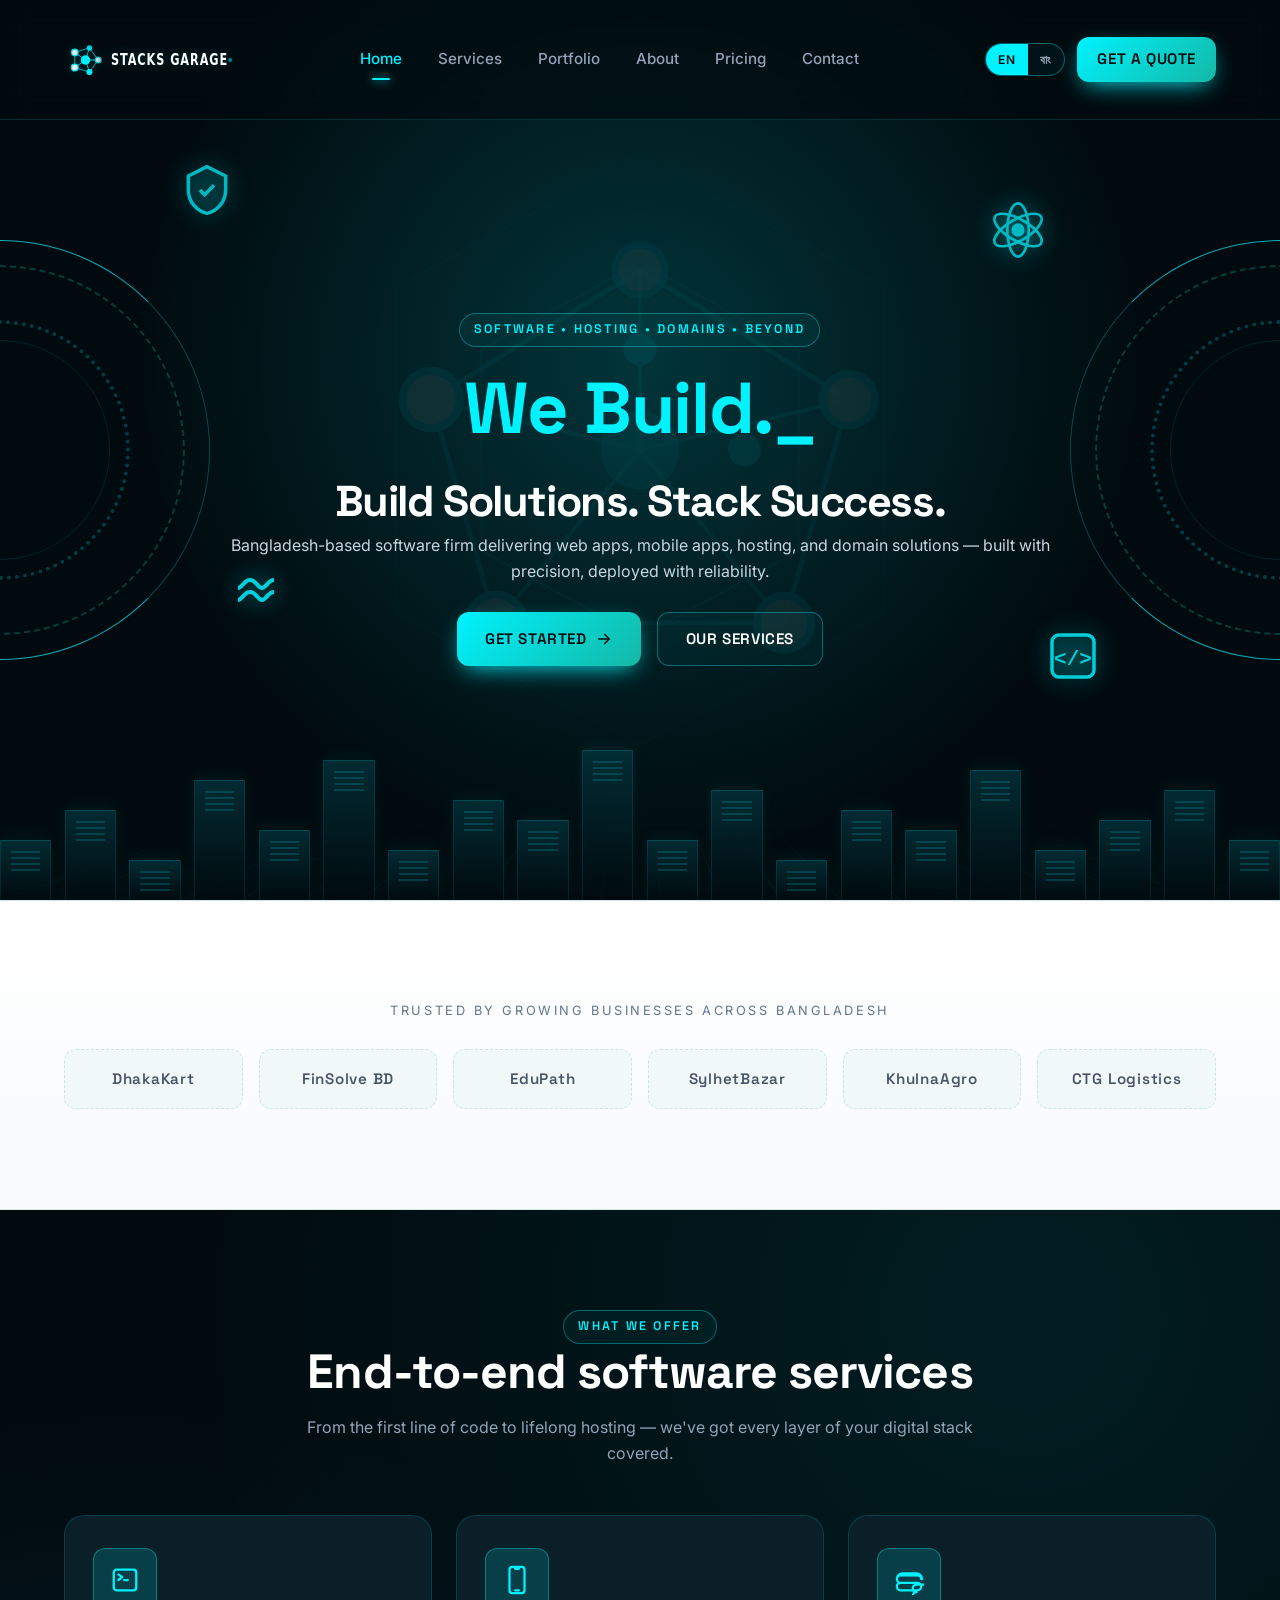
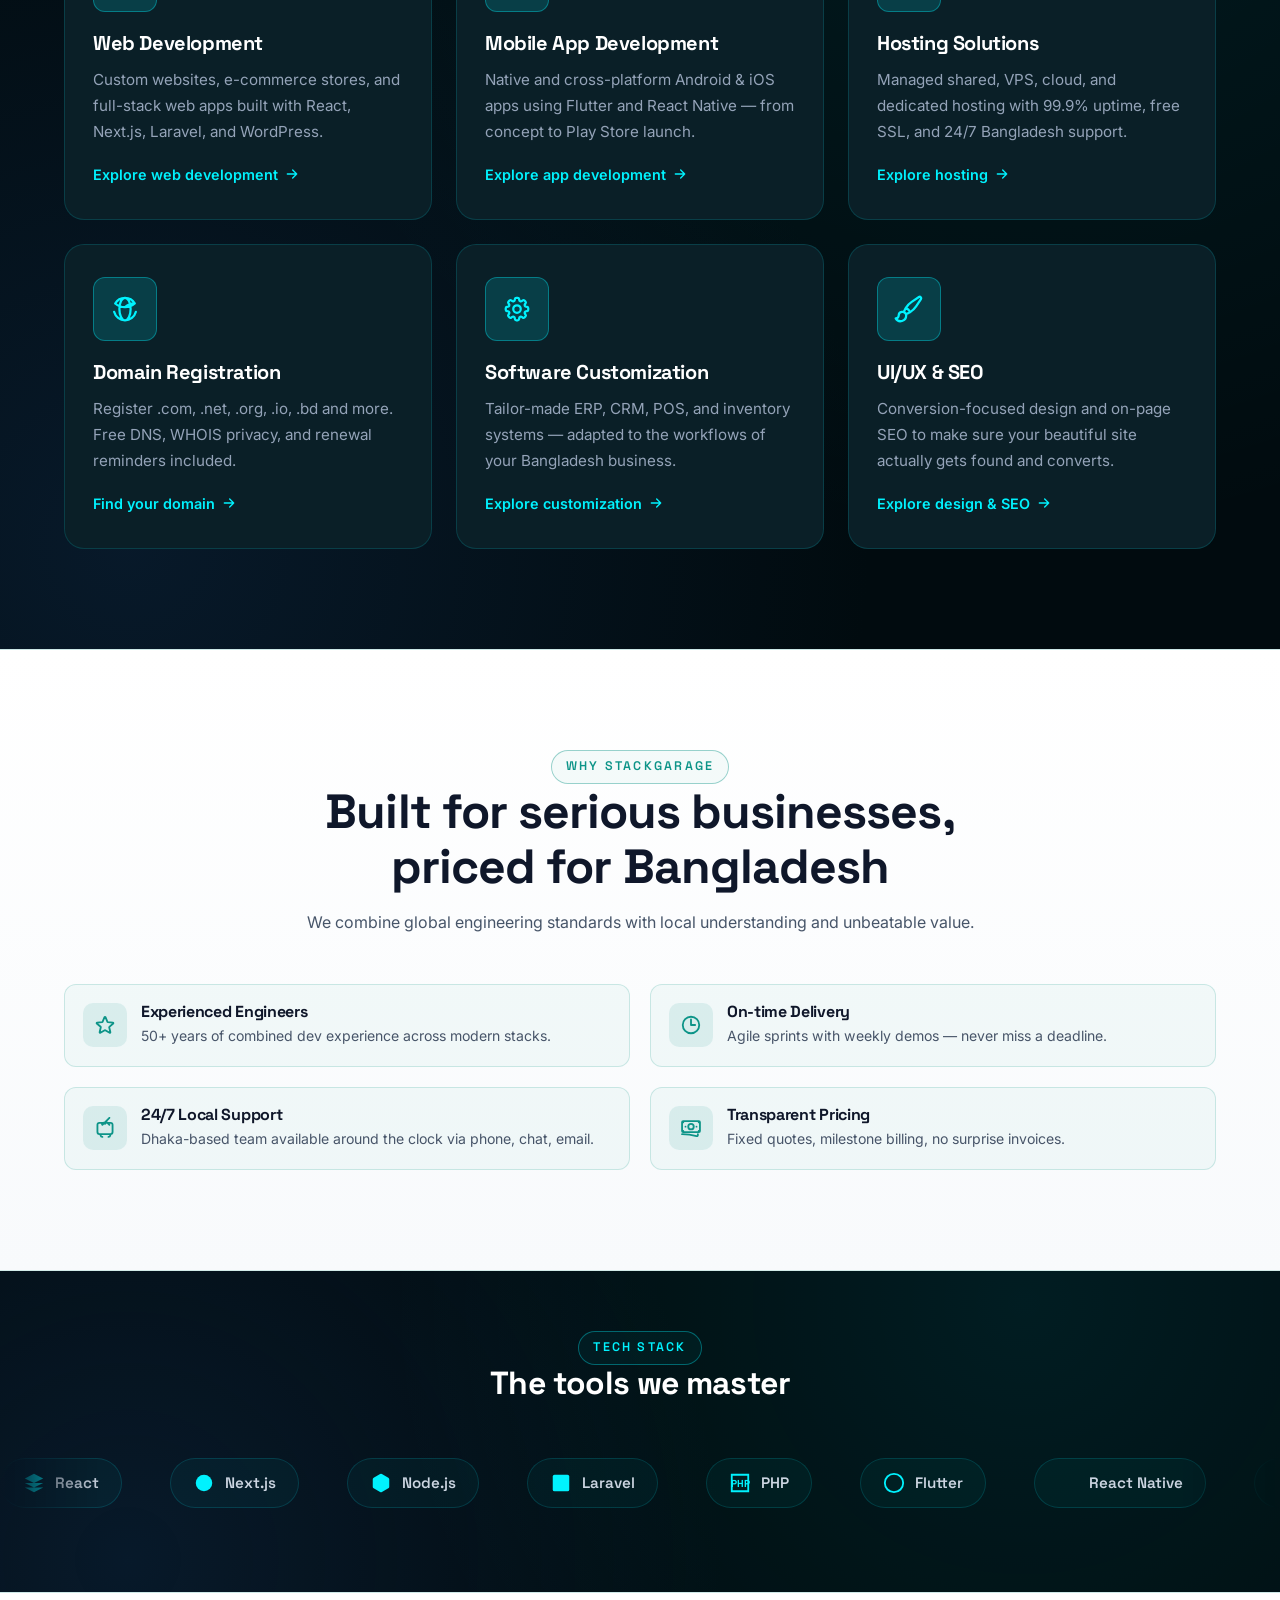
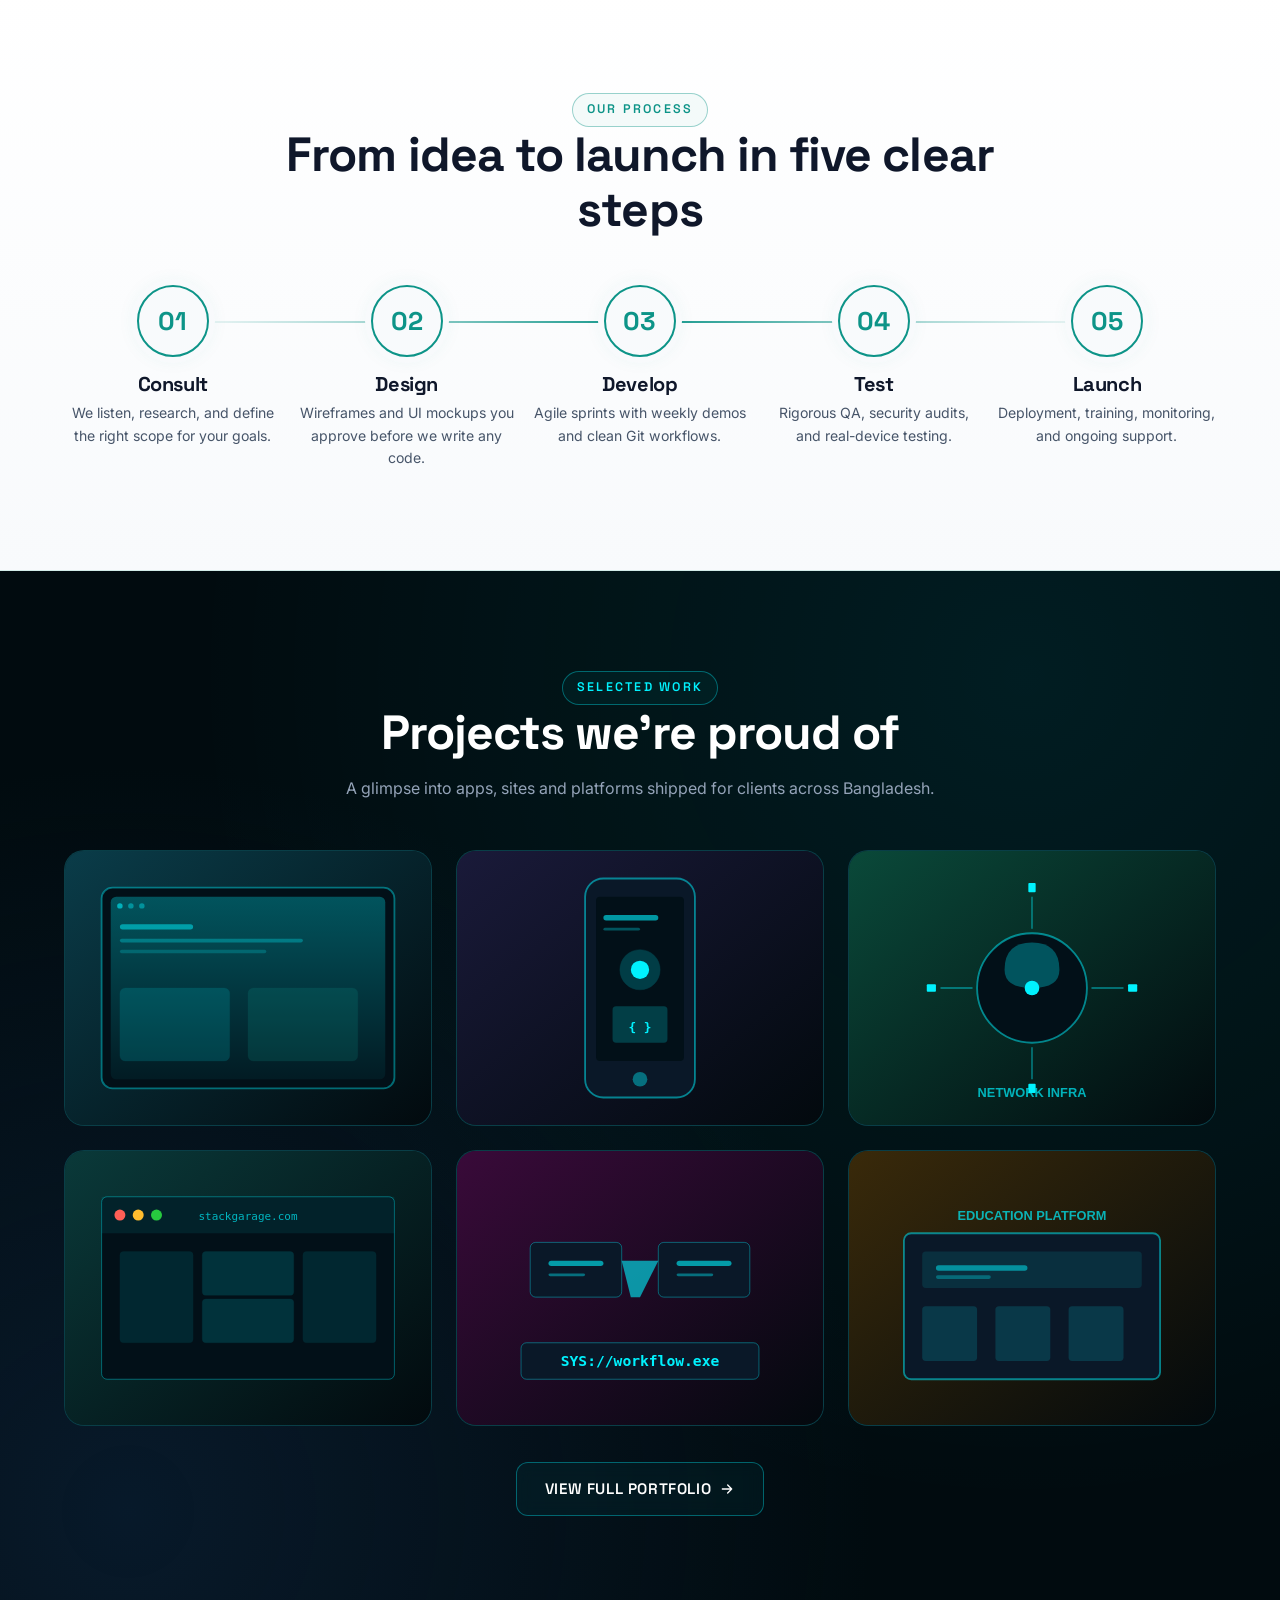
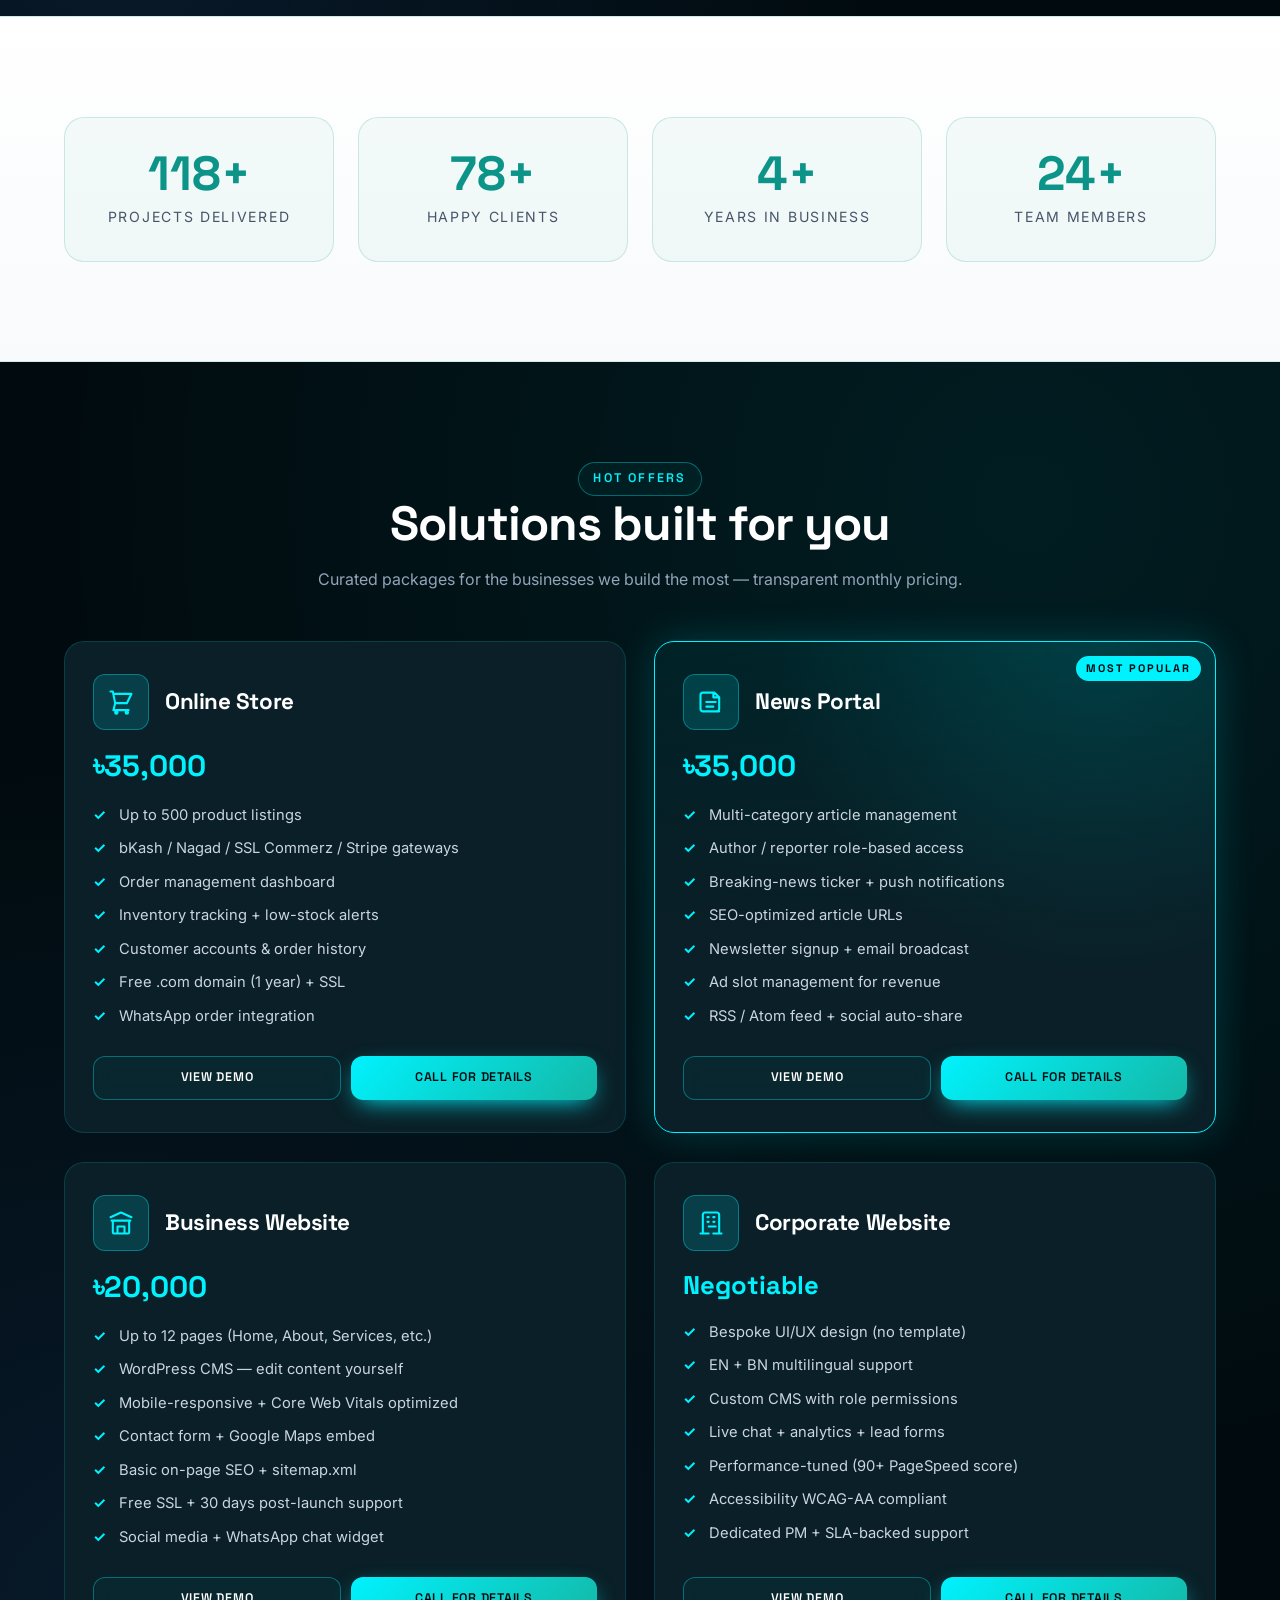
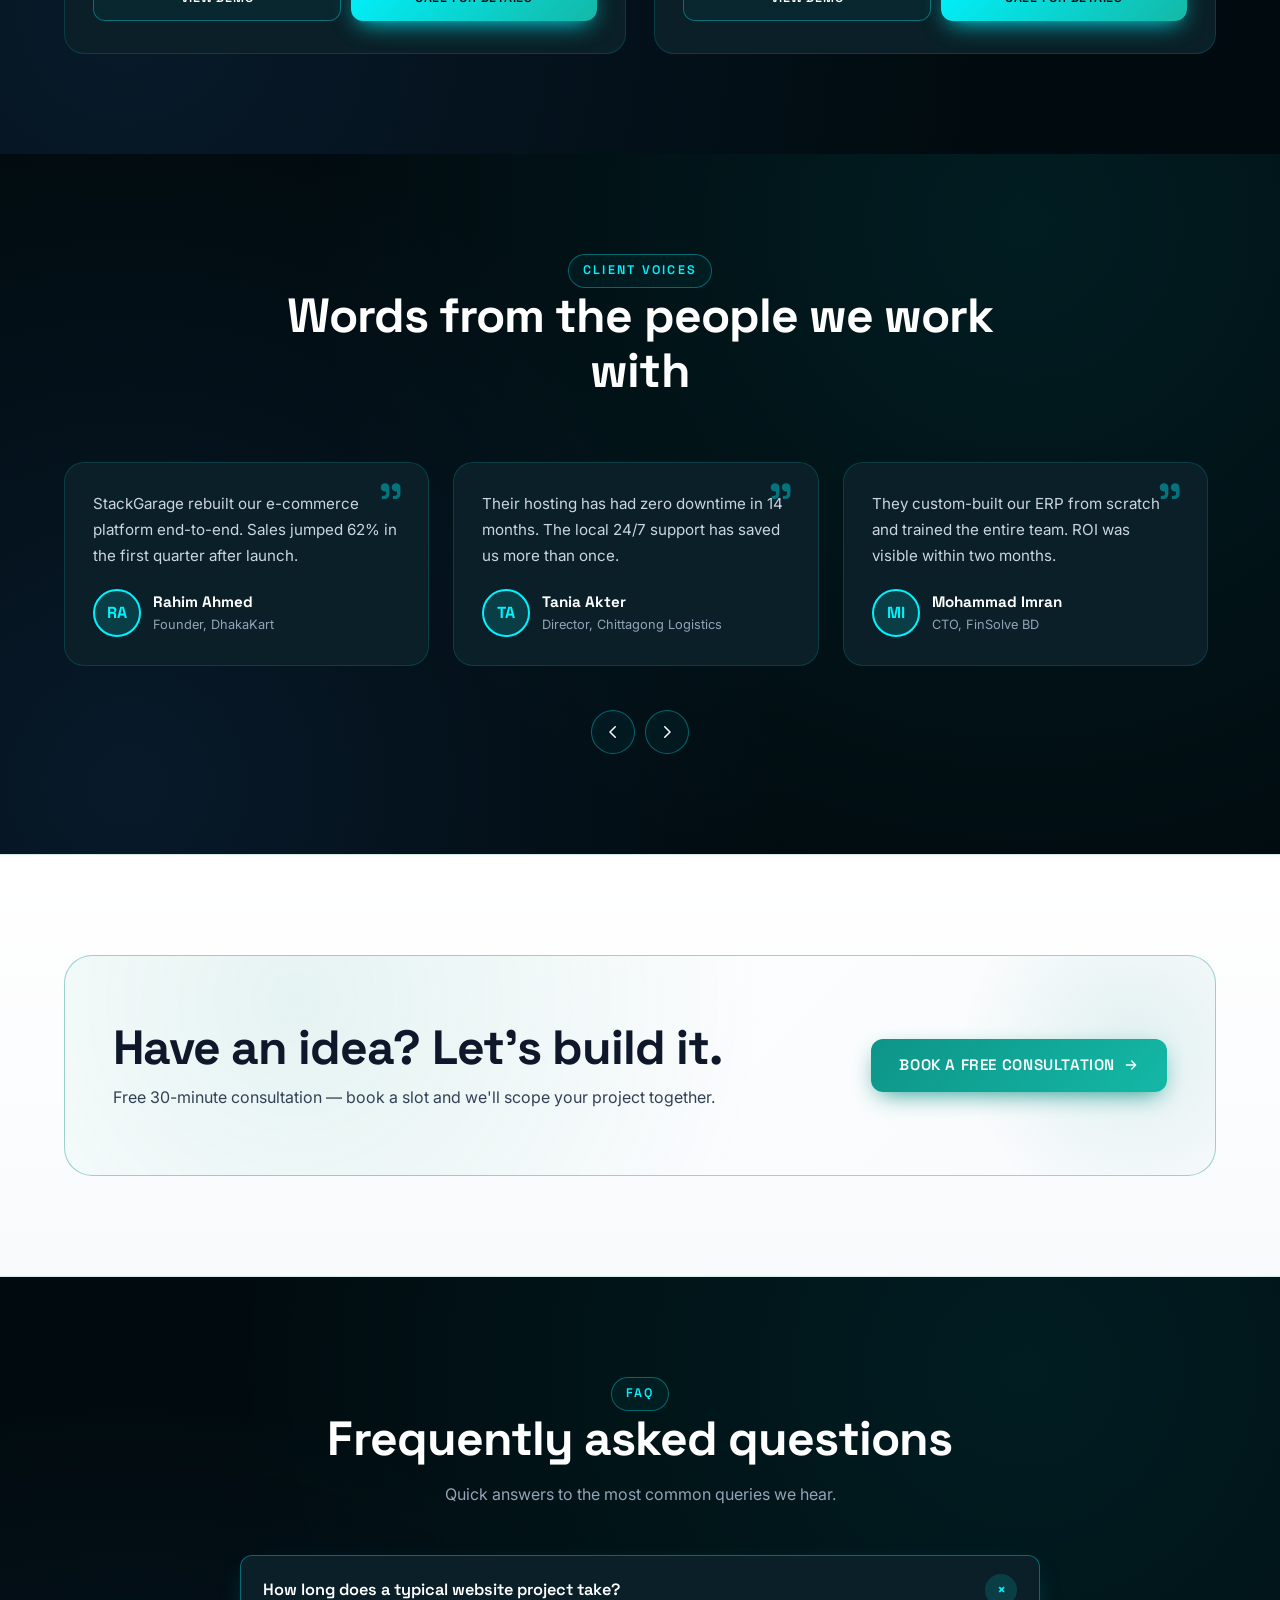
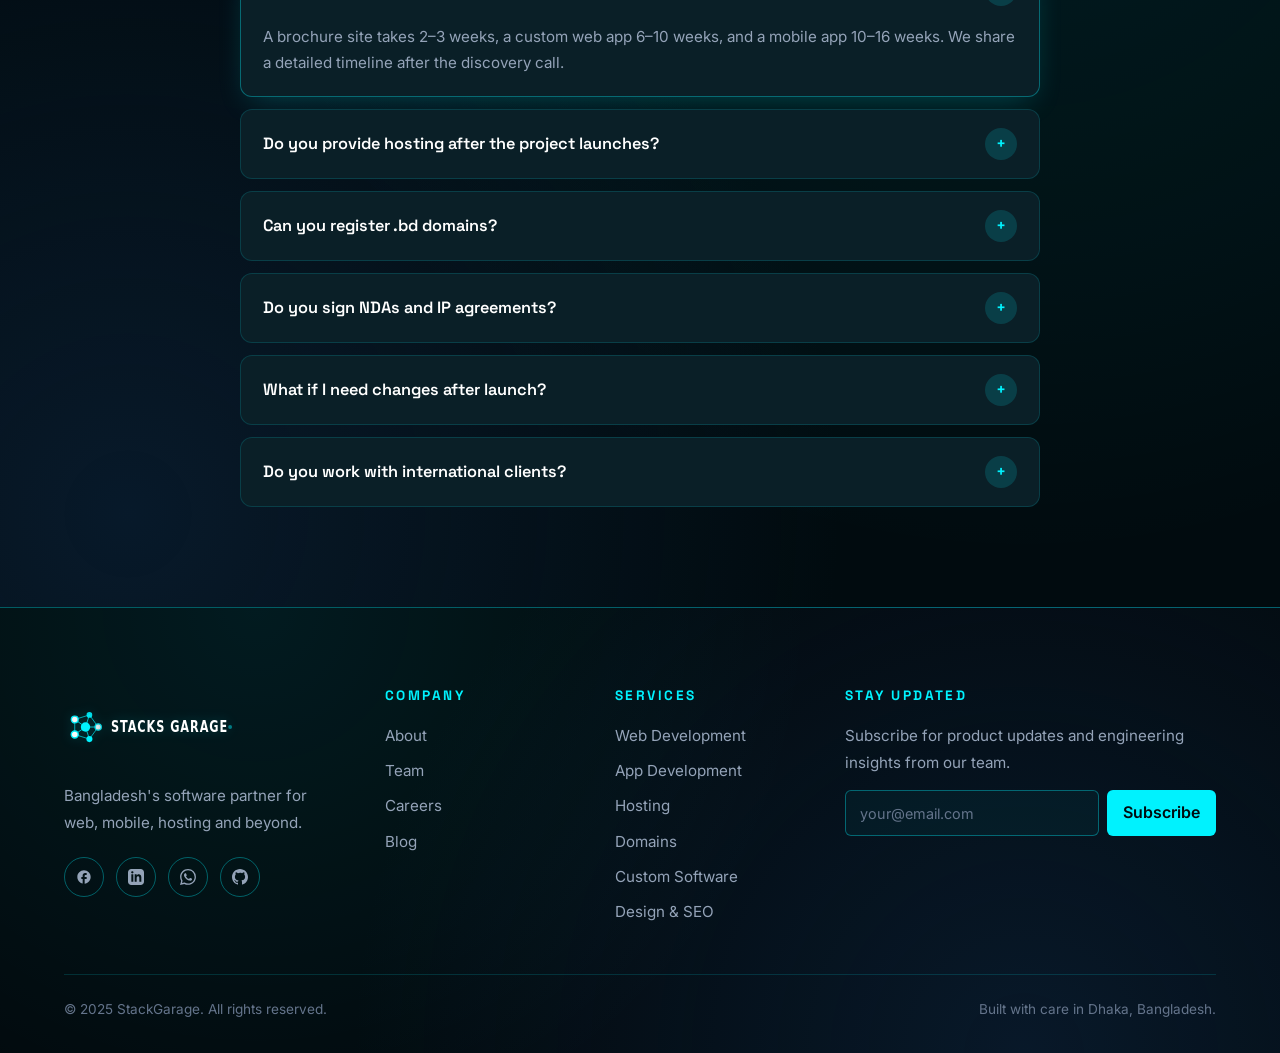
==== index.html @ 5f79dc2b "Initial commit" ====
<!DOCTYPE html>
<html lang="en">
<head>
  <meta charset="UTF-8">
  <meta name="viewport" content="width=device-width, initial-scale=1.0">
  <meta name="description" content="StackGarage — Bangladesh-based software firm delivering web, app, hosting, and domain solutions for businesses across South Asia and beyond.">
  <meta name="keywords" content="software firm Bangladesh, web development Dhaka, app development, hosting, domain, ERP, CRM, custom software">
  <meta name="author" content="StackGarage">
  <meta property="og:title" content="StackGarage — We Build. We Host. We Scale.">
  <meta property="og:description" content="End-to-end software services from Dhaka, Bangladesh.">
  <meta property="og:type" content="website">
  <title>StackGarage | Build Solutions. Stack Success.</title>
  <link rel="icon" type="image/svg+xml" href="assets/img/logos/StackGarage-mark.svg">

  <link rel="preconnect" href="https://fonts.googleapis.com">
  <link rel="preconnect" href="https://fonts.gstatic.com" crossorigin>
  <link href="https://fonts.googleapis.com/css2?family=Inter:wght@300;400;500;600;700&family=Space+Grotesk:wght@500;600;700&family=Noto+Sans+Bengali:wght@400;500;600;700&display=swap" rel="stylesheet">

  <link rel="stylesheet" href="css/base.css">
  <link rel="stylesheet" href="css/layout.css">
  <link rel="stylesheet" href="css/components.css">
  <link rel="stylesheet" href="css/animations.css">
  <link rel="stylesheet" href="css/responsive.css">
</head>
<body>

  <!-- ============== HEADER ============== -->
  <header class="site-header">
    <div class="container nav">
      <a href="index.html" class="nav__logo" aria-label="StackGarage home">
        <img data-logo="white" src="assets/img/logos/WhiteLogo.svg" alt="StackGarage" class="nav__logo-img">
        <img data-logo="black" src="assets/img/logos/blacklogo.svg" alt="StackGarage" class="nav__logo-img" style="display:none">
      </a>

      <nav class="nav__menu" aria-label="Primary">
        <a href="#hero" class="nav__link is-active" data-i18n="nav.home">Home</a>
        <a href="#services" class="nav__link" data-i18n="nav.services">Services</a>
        <a href="#portfolio" class="nav__link" data-i18n="nav.portfolio">Portfolio</a>
        <a href="about.html" class="nav__link" data-i18n="nav.about">About</a>
        <a href="pricing.html" class="nav__link" data-i18n="nav.pricing">Pricing</a>
        <a href="contact.html" class="nav__link" data-i18n="nav.contact">Contact</a>
      </nav>

      <div class="nav__actions">
        <div class="lang-toggle" role="group" aria-label="Language">
          <button type="button" data-lang="en" class="is-active">EN</button>
          <button type="button" data-lang="bn">বাং</button>
        </div>
        <a href="contact.html" class="btn btn--primary" style="padding:10px 20px" data-i18n="nav.cta_quote">Get a Quote</a>
        <button class="nav__burger" aria-label="Toggle menu"><span></span></button>
      </div>
    </div>
  </header>

  <aside class="nav-drawer" aria-label="Mobile menu">
    <a href="#hero" class="nav__link" data-i18n="nav.home">Home</a>
    <a href="#services" class="nav__link" data-i18n="nav.services">Services</a>
    <a href="#portfolio" class="nav__link" data-i18n="nav.portfolio">Portfolio</a>
    <a href="about.html" class="nav__link" data-i18n="nav.about">About</a>
    <a href="pricing.html" class="nav__link" data-i18n="nav.pricing">Pricing</a>
    <a href="contact.html" class="nav__link" data-i18n="nav.contact">Contact</a>
    <a href="contact.html" class="btn btn--primary" data-i18n="nav.cta_quote">Get a Quote</a>
  </aside>
  <div class="nav-drawer-backdrop" aria-hidden="true"></div>

  <!-- ============== HERO ============== -->
  <section id="hero" class="hero" aria-label="Hero">
    <div class="hero-spotlight" aria-hidden="true"></div>

    <!-- Faint network-mark watermark behind hero content -->
    <img class="hero__watermark" src="assets/img/logos/StackGarage-mark.svg" alt="" aria-hidden="true">

    <!-- Orbitals (left + right) -->
    <div class="hero__orbit" aria-hidden="true">
      <div class="hero__orbit-ring hero__orbit-ring--1 animate-spin-cw"></div>
      <div class="hero__orbit-ring hero__orbit-ring--2 animate-spin-ccw"></div>
      <div class="hero__orbit-ring hero__orbit-ring--3 animate-spin-cw-slow"
        style="background: conic-gradient(from 0deg, rgba(0,242,254,0.4) 0 30deg, transparent 30deg 90deg, rgba(0,242,254,0.4) 90deg 120deg, transparent 120deg 180deg, rgba(0,242,254,0.4) 180deg 210deg, transparent 210deg 270deg, rgba(0,242,254,0.4) 270deg 300deg, transparent 300deg 360deg); -webkit-mask-image: radial-gradient(transparent 90%, black 91%); mask-image: radial-gradient(transparent 90%, black 91%);"></div>
      <div class="hero__orbit-ring hero__orbit-ring--4 animate-spin-ccw-slow"></div>
      <div class="hero__orbit-ring hero__orbit-ring--5"></div>
    </div>
    <div class="hero__orbit hero__orbit--right" aria-hidden="true">
      <div class="hero__orbit-ring hero__orbit-ring--1 animate-spin-ccw"></div>
      <div class="hero__orbit-ring hero__orbit-ring--2 animate-spin-cw"></div>
      <div class="hero__orbit-ring hero__orbit-ring--3 animate-spin-ccw-slow"
        style="background: conic-gradient(from 0deg, rgba(0,242,254,0.4) 0 45deg, transparent 45deg 120deg, rgba(0,242,254,0.4) 120deg 165deg, transparent 165deg 200deg, rgba(0,242,254,0.4) 200deg 245deg, transparent 245deg 300deg, rgba(0,242,254,0.4) 300deg 345deg, transparent 345deg 360deg); -webkit-mask-image: radial-gradient(transparent 90%, black 91%); mask-image: radial-gradient(transparent 90%, black 91%);"></div>
      <div class="hero__orbit-ring hero__orbit-ring--4 animate-spin-cw-slow"></div>
      <div class="hero__orbit-ring hero__orbit-ring--5"></div>
    </div>

    <!-- Floating tech icons -->
    <div class="hero__floats" aria-hidden="true">
      <svg class="float-icon animate-float" style="top:18%;left:14%;width:56px;height:56px;color:var(--accent);opacity:.75" viewBox="0 0 24 24" fill="none" stroke="currentColor" stroke-width="1.5">
        <path d="M12 2 4 6v6c0 5 3.5 9 8 10 4.5-1 8-5 8-10V6l-8-4z" fill="rgba(0,242,254,.1)"/>
        <path d="M9 12l2 2 4-4"/>
      </svg>
      <svg class="float-icon animate-float-d" style="top:22%;right:18%;width:64px;height:64px;color:var(--accent);opacity:.75" viewBox="0 0 24 24" fill="none" stroke="currentColor" stroke-width="1">
        <ellipse cx="12" cy="12" rx="10" ry="4" transform="rotate(30 12 12)" fill="rgba(0,242,254,.05)"/>
        <ellipse cx="12" cy="12" rx="10" ry="4" transform="rotate(90 12 12)"/>
        <ellipse cx="12" cy="12" rx="10" ry="4" transform="rotate(150 12 12)"/>
        <circle cx="12" cy="12" r="2" fill="currentColor"/>
      </svg>
      <svg class="float-icon animate-float" style="bottom:32%;left:18%;width:48px;height:48px;color:var(--accent);opacity:.85" viewBox="0 0 24 24" fill="none" stroke="currentColor" stroke-width="2">
        <path d="M4 12c2 0 3-4 6-4s4 4 6 4 3-4 6-4"/>
        <path d="M4 18c2 0 3-4 6-4s4 4 6 4 3-4 6-4"/>
      </svg>
      <svg class="float-icon animate-float-d" style="bottom:24%;right:14%;width:56px;height:56px;color:var(--accent);opacity:.85" viewBox="0 0 24 24" fill="none" stroke="currentColor" stroke-width="1.5">
        <rect x="3" y="3" width="18" height="18" rx="3" fill="rgba(0,242,254,.1)"/>
        <text x="12" y="16" text-anchor="middle" font-family="monospace" font-size="9" font-weight="bold" fill="currentColor" stroke="none">&lt;/&gt;</text>
      </svg>
    </div>

    <!-- Floor + cityscape -->
    <div class="floor-grid" aria-hidden="true"></div>
    <div class="cityscape" aria-hidden="true">
      <div class="building" style="height:60px"></div>
      <div class="building" style="height:90px"></div>
      <div class="building" style="height:40px"></div>
      <div class="building" style="height:120px"></div>
      <div class="building" style="height:70px"></div>
      <div class="building" style="height:140px"></div>
      <div class="building" style="height:50px"></div>
      <div class="building" style="height:100px"></div>
      <div class="building" style="height:80px"></div>
      <div class="building" style="height:150px"></div>
      <div class="building" style="height:60px"></div>
      <div class="building" style="height:110px"></div>
      <div class="building" style="height:40px"></div>
      <div class="building" style="height:90px"></div>
      <div class="building" style="height:70px"></div>
      <div class="building" style="height:130px"></div>
      <div class="building" style="height:50px"></div>
      <div class="building" style="height:80px"></div>
      <div class="building" style="height:110px"></div>
      <div class="building" style="height:60px"></div>
    </div>

    <div class="hero__inner">
      <span class="eyebrow reveal">Software • Hosting • Domains • Beyond</span>
      <h1 class="reveal reveal--delay-1" style="margin-top:20px">
        <span id="typewriter-text" style="color:var(--accent)"></span><span class="cursor-blink" style="color:var(--accent)">_</span>
        <br>
        <span style="font-size:0.6em" data-i18n="hero.headline_suffix">Build Solutions. Stack Success.</span>
      </h1>
      <p class="reveal reveal--delay-2" data-i18n="hero.subheadline">Bangladesh-based software firm delivering web apps, mobile apps, hosting, and domain solutions — built with precision, deployed with reliability.</p>
      <div class="hero__cta-row reveal reveal--delay-3">
        <a href="contact.html" class="btn btn--primary">
          <span data-i18n="hero.cta_primary">Get Started</span>
          <svg width="18" height="18" viewBox="0 0 24 24" fill="none" stroke="currentColor" stroke-width="2"><path stroke-linecap="round" stroke-linejoin="round" d="M5 12h14m-6-6 6 6-6 6"/></svg>
        </a>
        <a href="#services" class="btn btn--ghost" data-i18n="hero.cta_secondary">Our Services</a>
      </div>
    </div>
  </section>

  <!-- ============== TRUST BAR ============== -->
  <section class="section section-light" aria-label="Trusted by">
    <div class="container">
      <p class="trust-bar__heading reveal" data-i18n="trust.heading">Trusted by growing businesses across Bangladesh</p>
      <div class="trust-bar reveal">
        <div class="trust-bar__item">DhakaKart</div>
        <div class="trust-bar__item">FinSolve BD</div>
        <div class="trust-bar__item">EduPath</div>
        <div class="trust-bar__item">SylhetBazar</div>
        <div class="trust-bar__item">KhulnaAgro</div>
        <div class="trust-bar__item">CTG Logistics</div>
      </div>
    </div>
  </section>

  <!-- ============== SERVICES ============== -->
  <section id="services" class="section section--dark" aria-label="Services">
    <div class="container">
      <div class="section-heading reveal">
        <span class="eyebrow" data-i18n="services.eyebrow">What we offer</span>
        <h2 data-i18n="services.heading">End-to-end software services</h2>
        <p data-i18n="services.subheading">From the first line of code to lifelong hosting — we've got every layer of your digital stack covered.</p>
      </div>

      <div class="grid grid-3">
        <article class="card reveal">
          <div class="card__icon">
            <svg viewBox="0 0 24 24" fill="none" stroke="currentColor" stroke-width="1.8"><path stroke-linecap="round" stroke-linejoin="round" d="M6.75 7.5l3 2.25-3 2.25m4.5 0h3m-9 8.25h13.5A2.25 2.25 0 0021 18V6a2.25 2.25 0 00-2.25-2.25H5.25A2.25 2.25 0 003 6v12a2.25 2.25 0 002.25 2.25z"/></svg>
          </div>
          <h3 class="card__title" data-i18n="services.items.web.title">Web Development</h3>
          <p class="card__text" data-i18n="services.items.web.text">Custom websites, e-commerce stores, and full-stack web apps built with React, Next.js, Laravel, and WordPress.</p>
          <a href="services.html" class="card__link">
            <span data-i18n="services.items.web.link">Explore web development</span>
            <svg viewBox="0 0 24 24" fill="none" stroke="currentColor" stroke-width="2"><path stroke-linecap="round" stroke-linejoin="round" d="M5 12h14m-6-6 6 6-6 6"/></svg>
          </a>
        </article>

        <article class="card reveal reveal--delay-1">
          <div class="card__icon">
            <svg viewBox="0 0 24 24" fill="none" stroke="currentColor" stroke-width="1.8"><path stroke-linecap="round" stroke-linejoin="round" d="M10.5 1.5H8.25A2.25 2.25 0 006 3.75v16.5a2.25 2.25 0 002.25 2.25h7.5A2.25 2.25 0 0018 20.25V3.75a2.25 2.25 0 00-2.25-2.25H13.5m-3 0V3h3V1.5m-3 0h3m-3 18.75h3"/></svg>
          </div>
          <h3 class="card__title" data-i18n="services.items.app.title">Mobile App Development</h3>
          <p class="card__text" data-i18n="services.items.app.text">Native and cross-platform Android & iOS apps using Flutter and React Native — from concept to Play Store launch.</p>
          <a href="services.html" class="card__link">
            <span data-i18n="services.items.app.link">Explore app development</span>
            <svg viewBox="0 0 24 24" fill="none" stroke="currentColor" stroke-width="2"><path stroke-linecap="round" stroke-linejoin="round" d="M5 12h14m-6-6 6 6-6 6"/></svg>
          </a>
        </article>

        <article class="card reveal reveal--delay-2">
          <div class="card__icon">
            <svg viewBox="0 0 24 24" fill="none" stroke="currentColor" stroke-width="1.8"><path stroke-linecap="round" stroke-linejoin="round" d="M5.25 14.25h13.5m-13.5 0a3 3 0 01-3-3m3 3a3 3 0 100 6h13.5a3 3 0 100-6m-16.5-3a3 3 0 013-3h13.5a3 3 0 013 3m-19.5 0a4.5 4.5 0 014.5-4.5h11.25a4.5 4.5 0 014.5 4.5m-4.5 10.5a3 3 0 01-3-3m3 3a3 3 0 100 6h7.5a3 3 0 100-6m-10.5-3a3 3 0 013-3h7.5a3 3 0 013 3"/></svg>
          </div>
          <h3 class="card__title" data-i18n="services.items.hosting.title">Hosting Solutions</h3>
          <p class="card__text" data-i18n="services.items.hosting.text">Managed shared, VPS, cloud, and dedicated hosting with 99.9% uptime, free SSL, and 24/7 Bangladesh support.</p>
          <a href="services.html" class="card__link">
            <span data-i18n="services.items.hosting.link">Explore hosting</span>
            <svg viewBox="0 0 24 24" fill="none" stroke="currentColor" stroke-width="2"><path stroke-linecap="round" stroke-linejoin="round" d="M5 12h14m-6-6 6 6-6 6"/></svg>
          </a>
        </article>

        <article class="card reveal">
          <div class="card__icon">
            <svg viewBox="0 0 24 24" fill="none" stroke="currentColor" stroke-width="1.8"><path stroke-linecap="round" stroke-linejoin="round" d="M12 21a9.004 9.004 0 008.716-6.747M12 21a9.004 9.004 0 01-8.716-6.747M12 21c2.485 0 4.5-4.03 4.5-9S14.485 3 12 3m0 18c-2.485 0-4.5-4.03-4.5-9S9.515 3 12 3m0 0a8.997 8.997 0 017.843 4.582M12 3a8.997 8.997 0 00-7.843 4.582m15.686 0A11.953 11.953 0 0112 10.5c-2.998 0-5.74-1.1-7.843-2.918m15.686 0A11.953 11.953 0 0012 10.5c-2.998 0-5.74-1.1-7.843-2.918"/></svg>
          </div>
          <h3 class="card__title" data-i18n="services.items.domain.title">Domain Registration</h3>
          <p class="card__text" data-i18n="services.items.domain.text">Register .com, .net, .org, .io, .bd and more. Free DNS, WHOIS privacy, and renewal reminders included.</p>
          <a href="services.html" class="card__link">
            <span data-i18n="services.items.domain.link">Find your domain</span>
            <svg viewBox="0 0 24 24" fill="none" stroke="currentColor" stroke-width="2"><path stroke-linecap="round" stroke-linejoin="round" d="M5 12h14m-6-6 6 6-6 6"/></svg>
          </a>
        </article>

        <article class="card reveal reveal--delay-1">
          <div class="card__icon">
            <svg viewBox="0 0 24 24" fill="none" stroke="currentColor" stroke-width="1.8"><path stroke-linecap="round" stroke-linejoin="round" d="M10.343 3.94c.09-.542.56-.94 1.11-.94h1.093c.55 0 1.02.398 1.11.94l.149.894c.07.424.384.764.78.93.398.164.855.142 1.205-.108l.737-.527a1.125 1.125 0 011.45.12l.773.774c.39.389.44 1.002.12 1.45l-.527.737c-.25.35-.272.806-.107 1.204.165.397.505.71.93.78l.893.15c.543.09.94.56.94 1.109v1.094c0 .55-.397 1.02-.94 1.11l-.894.149c-.424.07-.764.383-.929.78-.165.398-.143.854.107 1.204l.527.738c.32.447.269 1.06-.12 1.45l-.774.773a1.125 1.125 0 01-1.449.12l-.738-.527c-.35-.25-.806-.272-1.203-.107-.397.165-.71.505-.781.929l-.149.894c-.09.542-.56.94-1.11.94h-1.094c-.55 0-1.019-.398-1.11-.94l-.148-.894c-.071-.424-.384-.764-.781-.93-.398-.164-.854-.142-1.205.108l-.737.527c-.448.32-1.06.269-1.45-.12l-.773-.774a1.125 1.125 0 01-.12-1.45l.527-.737c.25-.35.273-.806.108-1.204-.165-.397-.506-.71-.93-.78l-.894-.15c-.542-.09-.94-.56-.94-1.109v-1.094c0-.55.398-1.02.94-1.11l.894-.149c.424-.07.765-.383.93-.78.165-.398.143-.854-.108-1.204l-.526-.738a1.125 1.125 0 01.12-1.45l.773-.773a1.125 1.125 0 011.45-.12l.737.527c.35.25.807.272 1.204.107.397-.165.71-.505.78-.929l.15-.894z"/><path stroke-linecap="round" stroke-linejoin="round" d="M15 12a3 3 0 11-6 0 3 3 0 016 0z"/></svg>
          </div>
          <h3 class="card__title" data-i18n="services.items.custom.title">Software Customization</h3>
          <p class="card__text" data-i18n="services.items.custom.text">Tailor-made ERP, CRM, POS, and inventory systems — adapted to the workflows of your Bangladesh business.</p>
          <a href="services.html" class="card__link">
            <span data-i18n="services.items.custom.link">Explore customization</span>
            <svg viewBox="0 0 24 24" fill="none" stroke="currentColor" stroke-width="2"><path stroke-linecap="round" stroke-linejoin="round" d="M5 12h14m-6-6 6 6-6 6"/></svg>
          </a>
        </article>

        <article class="card reveal reveal--delay-2">
          <div class="card__icon">
            <svg viewBox="0 0 24 24" fill="none" stroke="currentColor" stroke-width="1.8"><path stroke-linecap="round" stroke-linejoin="round" d="M9.53 16.122a3 3 0 00-5.78 1.128 2.25 2.25 0 01-2.4 2.245 4.5 4.5 0 008.4-2.245c0-.399-.078-.78-.22-1.128zm0 0a15.998 15.998 0 003.388-1.62m-5.043-.025a15.994 15.994 0 011.622-3.395m3.42 3.42a15.995 15.995 0 004.764-4.648l3.876-5.814a1.151 1.151 0 00-1.597-1.597L14.146 6.32a15.996 15.996 0 00-4.649 4.763m3.42 3.42a6.776 6.776 0 00-3.42-3.42"/></svg>
          </div>
          <h3 class="card__title" data-i18n="services.items.design.title">UI/UX & SEO</h3>
          <p class="card__text" data-i18n="services.items.design.text">Conversion-focused design and on-page SEO to make sure your beautiful site actually gets found and converts.</p>
          <a href="services.html" class="card__link">
            <span data-i18n="services.items.design.link">Explore design & SEO</span>
            <svg viewBox="0 0 24 24" fill="none" stroke="currentColor" stroke-width="2"><path stroke-linecap="round" stroke-linejoin="round" d="M5 12h14m-6-6 6 6-6 6"/></svg>
          </a>
        </article>
      </div>
    </div>
  </section>

  <!-- ============== WHY CHOOSE US ============== -->
  <section class="section section-light" aria-label="Why choose us">
    <div class="container">
      <div class="section-heading reveal">
        <span class="eyebrow" data-i18n="why.eyebrow">Why StackGarage</span>
        <h2 data-i18n="why.heading">Built for serious businesses, priced for Bangladesh</h2>
        <p data-i18n="why.subheading">We combine global engineering standards with local understanding and unbeatable value.</p>
      </div>

      <div class="feature-list">
        <div class="feature-item reveal">
          <div class="feature-item__icon">
            <svg viewBox="0 0 24 24" fill="none" stroke="currentColor" stroke-width="2"><path stroke-linecap="round" stroke-linejoin="round" d="M11.48 3.499a.562.562 0 011.04 0l2.125 5.111a.563.563 0 00.475.345l5.518.442c.499.04.701.663.321.988l-4.204 3.602a.563.563 0 00-.182.557l1.285 5.385a.562.562 0 01-.84.61l-4.725-2.885a.563.563 0 00-.586 0L6.982 20.54a.562.562 0 01-.84-.61l1.285-5.386a.562.562 0 00-.182-.557l-4.204-3.602a.563.563 0 01.321-.988l5.518-.442a.563.563 0 00.475-.345L11.48 3.5z"/></svg>
          </div>
          <div>
            <h4 class="feature-item__title" data-i18n="why.features.experience.title">Experienced Engineers</h4>
            <p class="feature-item__text" data-i18n="why.features.experience.text">50+ years of combined dev experience across modern stacks.</p>
          </div>
        </div>
        <div class="feature-item reveal reveal--delay-1">
          <div class="feature-item__icon">
            <svg viewBox="0 0 24 24" fill="none" stroke="currentColor" stroke-width="2"><path stroke-linecap="round" stroke-linejoin="round" d="M12 6v6h4.5m4.5 0a9 9 0 11-18 0 9 9 0 0118 0z"/></svg>
          </div>
          <div>
            <h4 class="feature-item__title" data-i18n="why.features.delivery.title">On-time Delivery</h4>
            <p class="feature-item__text" data-i18n="why.features.delivery.text">Agile sprints with weekly demos — never miss a deadline.</p>
          </div>
        </div>
        <div class="feature-item reveal reveal--delay-2">
          <div class="feature-item__icon">
            <svg viewBox="0 0 24 24" fill="none" stroke="currentColor" stroke-width="2"><path stroke-linecap="round" stroke-linejoin="round" d="M20.25 8.511c0-1.195-.969-2.163-2.164-2.163H5.914c-1.195 0-2.164.968-2.164 2.163v7.978c0 1.195.969 2.163 2.164 2.163h12.172c1.195 0 2.164-.968 2.164-2.163V8.511zM9.158 21.75a1.97 1.97 0 01-1.951-1.557M15.793 21.75a1.97 1.97 0 001.951-1.557M9.158 8.489l-.444-.834 1.21-1.21a.75.75 0 011.06 0l1.06 1.06m-2.886 1.005l3.829-3.83m0 0l3.83-3.83m-3.83 3.83l3.83 3.83"/></svg>
          </div>
          <div>
            <h4 class="feature-item__title" data-i18n="why.features.support.title">24/7 Local Support</h4>
            <p class="feature-item__text" data-i18n="why.features.support.text">Dhaka-based team available around the clock via phone, chat, email.</p>
          </div>
        </div>
        <div class="feature-item reveal reveal--delay-3">
          <div class="feature-item__icon">
            <svg viewBox="0 0 24 24" fill="none" stroke="currentColor" stroke-width="2"><path stroke-linecap="round" stroke-linejoin="round" d="M2.25 18.75a60.07 60.07 0 0115.797 2.101c.727.198 1.453-.342 1.453-1.096V18.75M3.75 4.5v.75A.75.75 0 013 6h-.75m0 0v-.375c0-.621.504-1.125 1.125-1.125H20.25M2.25 6v9m18-10.5v.75c0 .414.336.75.75.75h.75m-1.5-1.5h.375c.621 0 1.125.504 1.125 1.125v9.75c0 .621-.504 1.125-1.125 1.125h-.375m1.5-1.5H21a.75.75 0 00-.75.75v.75m0 0H3.75m0 0h-.375a1.125 1.125 0 01-1.125-1.125V15m1.5 1.5v-.75A.75.75 0 003 15h-.75M15 10.5a3 3 0 11-6 0 3 3 0 016 0zm3 0h.008v.008H18V10.5zm-12 0h.008v.008H6V10.5z"/></svg>
          </div>
          <div>
            <h4 class="feature-item__title" data-i18n="why.features.pricing.title">Transparent Pricing</h4>
            <p class="feature-item__text" data-i18n="why.features.pricing.text">Fixed quotes, milestone billing, no surprise invoices.</p>
          </div>
        </div>
      </div>
    </div>
  </section>

  <!-- ============== TECH STACK ============== -->
  <section class="section section--dark" aria-label="Tech stack" style="padding:60px 0">
    <div class="container">
      <div class="section-heading reveal" style="margin-bottom:2rem">
        <span class="eyebrow" data-i18n="stack.eyebrow">Tech stack</span>
        <h2 data-i18n="stack.heading" style="font-size:2rem">The tools we master</h2>
      </div>
    </div>
    <div class="marquee">
      <div class="marquee__track">
        <div class="marquee__item"><svg viewBox="0 0 24 24" fill="currentColor"><path d="M12 2L2 7l10 5 10-5-10-5zM2 17l10 5 10-5M2 12l10 5 10-5"/></svg> React</div>
        <div class="marquee__item"><svg viewBox="0 0 24 24" fill="currentColor"><circle cx="12" cy="12" r="9"/></svg> Next.js</div>
        <div class="marquee__item"><svg viewBox="0 0 24 24" fill="currentColor"><path d="M21 16V8a2 2 0 00-1-1.73l-7-4a2 2 0 00-2 0l-7 4A2 2 0 003 8v8a2 2 0 001 1.73l7 4a2 2 0 002 0l7-4A2 2 0 0021 16z"/></svg> Node.js</div>
        <div class="marquee__item"><svg viewBox="0 0 24 24" fill="currentColor"><rect x="3" y="3" width="18" height="18" rx="2"/></svg> Laravel</div>
        <div class="marquee__item"><svg viewBox="0 0 24 24" fill="currentColor"><path d="M3 3h18v18H3z" fill="none" stroke="currentColor" stroke-width="2"/><text x="12" y="16" text-anchor="middle" font-size="11" font-weight="bold">PHP</text></svg> PHP</div>
        <div class="marquee__item"><svg viewBox="0 0 24 24" fill="currentColor"><circle cx="12" cy="12" r="10" fill="none" stroke="currentColor" stroke-width="2"/></svg> Flutter</div>
        <div class="marquee__item"><svg viewBox="0 0 24 24" fill="currentColor"><path d="M12 2v20M2 12h20"/></svg> React Native</div>
        <div class="marquee__item"><svg viewBox="0 0 24 24" fill="currentColor"><path d="M21 7l-9-5-9 5v10l9 5 9-5V7z"/></svg> AWS</div>
        <div class="marquee__item"><svg viewBox="0 0 24 24" fill="currentColor"><circle cx="12" cy="12" r="8" fill="none" stroke="currentColor" stroke-width="2"/></svg> MongoDB</div>
        <div class="marquee__item"><svg viewBox="0 0 24 24" fill="currentColor"><ellipse cx="12" cy="6" rx="9" ry="3" fill="none" stroke="currentColor" stroke-width="2"/><path d="M3 6v6c0 1.66 4.03 3 9 3s9-1.34 9-3V6M3 12v6c0 1.66 4.03 3 9 3s9-1.34 9-3v-6" fill="none" stroke="currentColor" stroke-width="2"/></svg> MySQL</div>
        <div class="marquee__item"><svg viewBox="0 0 24 24" fill="currentColor"><rect x="3" y="6" width="18" height="12" rx="2" fill="none" stroke="currentColor" stroke-width="2"/></svg> cPanel</div>
        <div class="marquee__item"><svg viewBox="0 0 24 24" fill="currentColor"><path d="M12 2L2 7l10 5 10-5-10-5z"/></svg> WordPress</div>
        <!-- duplicate for seamless scroll -->
        <div class="marquee__item"><svg viewBox="0 0 24 24" fill="currentColor"><path d="M12 2L2 7l10 5 10-5-10-5zM2 17l10 5 10-5M2 12l10 5 10-5"/></svg> React</div>
        <div class="marquee__item"><svg viewBox="0 0 24 24" fill="currentColor"><circle cx="12" cy="12" r="9"/></svg> Next.js</div>
        <div class="marquee__item"><svg viewBox="0 0 24 24" fill="currentColor"><path d="M21 16V8a2 2 0 00-1-1.73l-7-4a2 2 0 00-2 0l-7 4A2 2 0 003 8v8a2 2 0 001 1.73l7 4a2 2 0 002 0l7-4A2 2 0 0021 16z"/></svg> Node.js</div>
        <div class="marquee__item"><svg viewBox="0 0 24 24" fill="currentColor"><rect x="3" y="3" width="18" height="18" rx="2"/></svg> Laravel</div>
        <div class="marquee__item"><svg viewBox="0 0 24 24" fill="currentColor"><path d="M3 3h18v18H3z" fill="none" stroke="currentColor" stroke-width="2"/></svg> PHP</div>
        <div class="marquee__item"><svg viewBox="0 0 24 24" fill="currentColor"><circle cx="12" cy="12" r="10" fill="none" stroke="currentColor" stroke-width="2"/></svg> Flutter</div>
        <div class="marquee__item"><svg viewBox="0 0 24 24" fill="currentColor"><path d="M12 2v20M2 12h20"/></svg> React Native</div>
        <div class="marquee__item"><svg viewBox="0 0 24 24" fill="currentColor"><path d="M21 7l-9-5-9 5v10l9 5 9-5V7z"/></svg> AWS</div>
        <div class="marquee__item"><svg viewBox="0 0 24 24" fill="currentColor"><circle cx="12" cy="12" r="8" fill="none" stroke="currentColor" stroke-width="2"/></svg> MongoDB</div>
        <div class="marquee__item"><svg viewBox="0 0 24 24" fill="currentColor"><ellipse cx="12" cy="6" rx="9" ry="3" fill="none" stroke="currentColor" stroke-width="2"/></svg> MySQL</div>
        <div class="marquee__item"><svg viewBox="0 0 24 24" fill="currentColor"><rect x="3" y="6" width="18" height="12" rx="2" fill="none" stroke="currentColor" stroke-width="2"/></svg> cPanel</div>
        <div class="marquee__item"><svg viewBox="0 0 24 24" fill="currentColor"><path d="M12 2L2 7l10 5 10-5-10-5z"/></svg> WordPress</div>
      </div>
    </div>
  </section>

  <!-- ============== PROCESS ============== -->
  <section class="section section-light" aria-label="Our process">
    <div class="container">
      <div class="section-heading reveal">
        <span class="eyebrow" data-i18n="process.eyebrow">Our process</span>
        <h2 data-i18n="process.heading">From idea to launch in five clear steps</h2>
      </div>
      <div class="process">
        <div class="process__step reveal">
          <div class="process__num">01</div>
          <h4 class="process__title" data-i18n="process.steps.0.title">Consult</h4>
          <p class="process__desc" data-i18n="process.steps.0.desc">We listen, research, and define the right scope for your goals.</p>
        </div>
        <div class="process__step reveal reveal--delay-1">
          <div class="process__num">02</div>
          <h4 class="process__title" data-i18n="process.steps.1.title">Design</h4>
          <p class="process__desc" data-i18n="process.steps.1.desc">Wireframes and UI mockups you approve before we write any code.</p>
        </div>
        <div class="process__step reveal reveal--delay-2">
          <div class="process__num">03</div>
          <h4 class="process__title" data-i18n="process.steps.2.title">Develop</h4>
          <p class="process__desc" data-i18n="process.steps.2.desc">Agile sprints with weekly demos and clean Git workflows.</p>
        </div>
        <div class="process__step reveal reveal--delay-3">
          <div class="process__num">04</div>
          <h4 class="process__title" data-i18n="process.steps.3.title">Test</h4>
          <p class="process__desc" data-i18n="process.steps.3.desc">Rigorous QA, security audits, and real-device testing.</p>
        </div>
        <div class="process__step reveal reveal--delay-4">
          <div class="process__num">05</div>
          <h4 class="process__title" data-i18n="process.steps.4.title">Launch</h4>
          <p class="process__desc" data-i18n="process.steps.4.desc">Deployment, training, monitoring, and ongoing support.</p>
        </div>
      </div>
    </div>
  </section>

  <!-- ============== PORTFOLIO PREVIEW ============== -->
  <section id="portfolio" class="section section--dark" aria-label="Portfolio">
    <div class="container">
      <div class="section-heading reveal">
        <span class="eyebrow" data-i18n="portfolio.eyebrow">Selected work</span>
        <h2 data-i18n="portfolio.heading">Projects we're proud of</h2>
        <p data-i18n="portfolio.subheading">A glimpse into apps, sites and platforms shipped for clients across Bangladesh.</p>
      </div>

      <div class="portfolio-grid">
        <a href="portfolio.html" class="portfolio-card reveal" data-category="web">
          <img src="assets/img/portfolio/ecommerce.svg" alt="DhakaKart e-commerce platform" loading="lazy">
          <div class="portfolio-card__overlay">
            <h4>DhakaKart</h4>
            <span>E-commerce Platform</span>
            <div class="tags"><span class="tag">Next.js</span><span class="tag">Stripe</span></div>
          </div>
        </a>
        <a href="portfolio.html" class="portfolio-card reveal reveal--delay-1" data-category="apps">
          <img src="assets/img/portfolio/mobile-app.svg" alt="EduPath mobile app" loading="lazy">
          <div class="portfolio-card__overlay">
            <h4>EduPath</h4>
            <span>Learning App</span>
            <div class="tags"><span class="tag">Flutter</span><span class="tag">Firebase</span></div>
          </div>
        </a>
        <a href="portfolio.html" class="portfolio-card reveal reveal--delay-2" data-category="hosting">
          <img src="assets/img/portfolio/cloud-hosting.svg" alt="Multi-tenant cloud infra" loading="lazy">
          <div class="portfolio-card__overlay">
            <h4>CTG Logistics</h4>
            <span>Cloud Infrastructure</span>
            <div class="tags"><span class="tag">AWS</span><span class="tag">DevOps</span></div>
          </div>
        </a>
        <a href="portfolio.html" class="portfolio-card reveal" data-category="web">
          <img src="assets/img/portfolio/portfolio-site.svg" alt="Khulna Agro corporate site" loading="lazy">
          <div class="portfolio-card__overlay">
            <h4>Khulna Agro</h4>
            <span>Corporate Website</span>
            <div class="tags"><span class="tag">WordPress</span><span class="tag">SEO</span></div>
          </div>
        </a>
        <a href="portfolio.html" class="portfolio-card reveal reveal--delay-1" data-category="custom software">
          <img src="assets/img/portfolio/erp-dashboard.svg" alt="FinSolve ERP system" loading="lazy">
          <div class="portfolio-card__overlay">
            <h4>FinSolve ERP</h4>
            <span>Custom ERP</span>
            <div class="tags"><span class="tag">Laravel</span><span class="tag">MySQL</span></div>
          </div>
        </a>
        <a href="portfolio.html" class="portfolio-card reveal reveal--delay-2" data-category="apps">
          <img src="assets/img/portfolio/edtech.svg" alt="Sylhet Bazar delivery app" loading="lazy">
          <div class="portfolio-card__overlay">
            <h4>SylhetBazar</h4>
            <span>Delivery App</span>
            <div class="tags"><span class="tag">React Native</span><span class="tag">Maps API</span></div>
          </div>
        </a>
      </div>

      <div class="text-center" style="margin-top:36px">
        <a href="portfolio.html" class="btn btn--ghost">
          <span data-i18n="portfolio.view_all">View full portfolio</span>
          <svg width="16" height="16" viewBox="0 0 24 24" fill="none" stroke="currentColor" stroke-width="2"><path stroke-linecap="round" stroke-linejoin="round" d="M5 12h14m-6-6 6 6-6 6"/></svg>
        </a>
      </div>
    </div>
  </section>

  <!-- ============== STATS ============== -->
  <section class="section section-light" aria-label="Stats">
    <div class="container">
      <div class="stats">
        <div class="stat reveal">
          <div class="stat__num" data-counter data-target="120" data-suffix="+">0</div>
          <div class="stat__label" data-i18n="stats.projects.label">Projects Delivered</div>
        </div>
        <div class="stat reveal reveal--delay-1">
          <div class="stat__num" data-counter data-target="80" data-suffix="+">0</div>
          <div class="stat__label" data-i18n="stats.clients.label">Happy Clients</div>
        </div>
        <div class="stat reveal reveal--delay-2">
          <div class="stat__num" data-counter data-target="5" data-suffix="+">0</div>
          <div class="stat__label" data-i18n="stats.years.label">Years in Business</div>
        </div>
        <div class="stat reveal reveal--delay-3">
          <div class="stat__num" data-counter data-target="25" data-suffix="+">0</div>
          <div class="stat__label" data-i18n="stats.team.label">Team Members</div>
        </div>
      </div>
    </div>
  </section>

  <!-- ============== HOT OFFERS ============== -->
  <section id="offers" class="section section--dark" aria-label="Hot offers">
    <div class="container">
      <div class="section-heading reveal">
        <span class="eyebrow" data-i18n="offers.eyebrow">Hot offers</span>
        <h2 data-i18n="offers.heading">Solutions built for you</h2>
        <p data-i18n="offers.subheading">Curated packages for the businesses we build the most — transparent monthly pricing.</p>
      </div>

      <div class="offers-grid">

        <!-- Online Store -->
        <article class="offer-card reveal">
          <div class="offer-card__head">
            <div class="offer-card__icon">
              <svg viewBox="0 0 24 24" fill="none" stroke="currentColor" stroke-width="1.8"><path stroke-linecap="round" stroke-linejoin="round" d="M3 3h2l.4 2M7 13h10l4-8H5.4M7 13L5.4 5M7 13l-1.5 6h13M9 21a1 1 0 11-2 0 1 1 0 012 0zm9 0a1 1 0 11-2 0 1 1 0 012 0z"/></svg>
            </div>
            <h3 class="offer-card__title" data-i18n="offers.online_store.title">Online Store</h3>
          </div>
          <div class="offer-card__price" data-i18n="offers.online_store.price">৳35,000<small data-i18n="offers.online_store.per_month">/month</small></div>
          <ul class="offer-card__features" data-i18n-list-html="offers.online_store.features"></ul>
          <div class="offer-card__actions">
            <button class="btn btn--ghost" data-demo-open="online_store" data-i18n="offers.online_store.demo">View Demo</button>
            <a href="tel:+8801700123456" class="btn btn--primary" data-i18n="offers.online_store.call">Call for Details</a>
          </div>
        </article>

        <!-- News Portal (featured) -->
        <article class="offer-card offer-card--featured reveal reveal--delay-1">
          <span class="offer-card__ribbon" data-i18n="offers.popular_ribbon">Most Popular</span>
          <div class="offer-card__head">
            <div class="offer-card__icon">
              <svg viewBox="0 0 24 24" fill="none" stroke="currentColor" stroke-width="1.8"><path stroke-linecap="round" stroke-linejoin="round" d="M19 20H5a2 2 0 01-2-2V6a2 2 0 012-2h10l4 4v10a2 2 0 01-2 2zM14 4v4h4M8 12h8M8 16h6"/></svg>
            </div>
            <h3 class="offer-card__title" data-i18n="offers.news_portal.title">News Portal</h3>
          </div>
          <div class="offer-card__price" data-i18n="offers.news_portal.price">৳35,000<small data-i18n="offers.news_portal.per_month">/month</small></div>
          <ul class="offer-card__features" data-i18n-list-html="offers.news_portal.features"></ul>
          <div class="offer-card__actions">
            <button class="btn btn--ghost" data-demo-open="news_portal" data-i18n="offers.news_portal.demo">View Demo</button>
            <a href="tel:+8801700123456" class="btn btn--primary" data-i18n="offers.news_portal.call">Call for Details</a>
          </div>
        </article>

        <!-- Business Website -->
        <article class="offer-card reveal">
          <div class="offer-card__head">
            <div class="offer-card__icon">
              <svg viewBox="0 0 24 24" fill="none" stroke="currentColor" stroke-width="1.8"><path stroke-linecap="round" stroke-linejoin="round" d="M3 7l9-4 9 4M4 10h16M5 10v10a1 1 0 001 1h12a1 1 0 001-1V10M9 21v-6h6v6"/></svg>
            </div>
            <h3 class="offer-card__title" data-i18n="offers.business_website.title">Business Website</h3>
          </div>
          <div class="offer-card__price" data-i18n="offers.business_website.price">৳20,000<small data-i18n="offers.business_website.per_month">/month</small></div>
          <ul class="offer-card__features" data-i18n-list-html="offers.business_website.features"></ul>
          <div class="offer-card__actions">
            <button class="btn btn--ghost" data-demo-open="business_website" data-i18n="offers.business_website.demo">View Demo</button>
            <a href="tel:+8801700123456" class="btn btn--primary" data-i18n="offers.business_website.call">Call for Details</a>
          </div>
        </article>

        <!-- Corporate Website -->
        <article class="offer-card reveal reveal--delay-1">
          <div class="offer-card__head">
            <div class="offer-card__icon">
              <svg viewBox="0 0 24 24" fill="none" stroke="currentColor" stroke-width="1.8"><path stroke-linecap="round" stroke-linejoin="round" d="M19 21V5a2 2 0 00-2-2H7a2 2 0 00-2 2v16m14 0h2m-2 0h-5m-9 0H3m2 0h5M9 7h1m-1 4h1m4-4h1m-1 4h1m-5 4h6"/></svg>
            </div>
            <h3 class="offer-card__title" data-i18n="offers.corporate_website.title">Corporate Website</h3>
          </div>
          <div class="offer-card__price offer-card__price--neg" data-i18n="offers.corporate_website.price">Negotiable</div>
          <ul class="offer-card__features" data-i18n-list-html="offers.corporate_website.features"></ul>
          <div class="offer-card__actions">
            <button class="btn btn--ghost" data-demo-open="corporate_website" data-i18n="offers.corporate_website.demo">View Demo</button>
            <a href="tel:+8801700123456" class="btn btn--primary" data-i18n="offers.corporate_website.call">Call for Details</a>
          </div>
        </article>
      </div>
    </div>
  </section>

  <!-- Offer data (used by js/demo-modal.js — JSON, hidden from view) -->
  <script type="application/json" data-offer-data="online_store">{"title":"Online Store — Demo","subtitle":"Product grid, cart, checkout flow","callHref":"tel:+8801700123456","images":["assets/img/offers/online-store-1.svg","assets/img/offers/online-store-2.svg","assets/img/offers/online-store-3.svg"]}</script>
  <script type="application/json" data-offer-data="news_portal">{"title":"News Portal — Demo","subtitle":"Headlines, article page, breaking-news ticker","callHref":"tel:+8801700123456","images":["assets/img/offers/news-portal-1.svg","assets/img/offers/news-portal-2.svg","assets/img/offers/news-portal-3.svg"]}</script>
  <script type="application/json" data-offer-data="business_website">{"title":"Business Website — Demo","subtitle":"Landing, services, contact page","callHref":"tel:+8801700123456","images":["assets/img/offers/business-website-1.svg","assets/img/offers/business-website-2.svg","assets/img/offers/business-website-3.svg"]}</script>
  <script type="application/json" data-offer-data="corporate_website">{"title":"Corporate Website — Demo","subtitle":"Bespoke hero, multilingual, admin dashboard","callHref":"tel:+8801700123456","images":["assets/img/offers/corporate-website-1.svg","assets/img/offers/corporate-website-2.svg","assets/img/offers/corporate-website-3.svg"]}</script>

  <!-- ============== TESTIMONIALS ============== -->
  <section class="section section--dark" aria-label="Testimonials">
    <div class="container">
      <div class="section-heading reveal">
        <span class="eyebrow" data-i18n="testimonials.eyebrow">Client voices</span>
        <h2 data-i18n="testimonials.heading">Words from the people we work with</h2>
      </div>

      <div class="testimonials">
        <div class="testimonials__track">
          <article class="testimonial">
            <span class="testimonial__quote-mark">"</span>
            <p class="testimonial__text">StackGarage rebuilt our e-commerce platform end-to-end. Sales jumped 62% in the first quarter after launch.</p>
            <div class="testimonial__author">
              <div class="testimonial__avatar">RA</div>
              <div>
                <div class="testimonial__name">Rahim Ahmed</div>
                <div class="testimonial__role">Founder, DhakaKart</div>
              </div>
            </div>
          </article>
          <article class="testimonial">
            <span class="testimonial__quote-mark">"</span>
            <p class="testimonial__text">Their hosting has had zero downtime in 14 months. The local 24/7 support has saved us more than once.</p>
            <div class="testimonial__author">
              <div class="testimonial__avatar">TA</div>
              <div>
                <div class="testimonial__name">Tania Akter</div>
                <div class="testimonial__role">Director, Chittagong Logistics</div>
              </div>
            </div>
          </article>
          <article class="testimonial">
            <span class="testimonial__quote-mark">"</span>
            <p class="testimonial__text">They custom-built our ERP from scratch and trained the entire team. ROI was visible within two months.</p>
            <div class="testimonial__author">
              <div class="testimonial__avatar">MI</div>
              <div>
                <div class="testimonial__name">Mohammad Imran</div>
                <div class="testimonial__role">CTO, FinSolve BD</div>
              </div>
            </div>
          </article>
          <article class="testimonial">
            <span class="testimonial__quote-mark">"</span>
            <p class="testimonial__text">UI/UX work was outstanding. Our app is finally something my students actually want to open every day.</p>
            <div class="testimonial__author">
              <div class="testimonial__avatar">NJ</div>
              <div>
                <div class="testimonial__name">Nusrat Jahan</div>
                <div class="testimonial__role">Marketing Lead, EduPath</div>
              </div>
            </div>
          </article>
          <article class="testimonial">
            <span class="testimonial__quote-mark">"</span>
            <p class="testimonial__text">Domain, hosting, and a beautiful store — all in one quote. Five stars from a non-tech founder like me.</p>
            <div class="testimonial__author">
              <div class="testimonial__avatar">AI</div>
              <div>
                <div class="testimonial__name">Asif Iqbal</div>
                <div class="testimonial__role">Owner, Sylhet Bazar</div>
              </div>
            </div>
          </article>
          <article class="testimonial">
            <span class="testimonial__quote-mark">"</span>
            <p class="testimonial__text">They translated our messy Excel workflows into a clean custom system. Our team productivity doubled.</p>
            <div class="testimonial__author">
              <div class="testimonial__avatar">SH</div>
              <div>
                <div class="testimonial__name">Sharmin Haque</div>
                <div class="testimonial__role">CEO, Khulna Agro</div>
              </div>
            </div>
          </article>
        </div>
        <div class="testimonials__nav">
          <button type="button" data-dir="prev" aria-label="Previous">
            <svg viewBox="0 0 24 24" fill="none" stroke="currentColor" stroke-width="2"><path stroke-linecap="round" stroke-linejoin="round" d="M15 19l-7-7 7-7"/></svg>
          </button>
          <button type="button" data-dir="next" aria-label="Next">
            <svg viewBox="0 0 24 24" fill="none" stroke="currentColor" stroke-width="2"><path stroke-linecap="round" stroke-linejoin="round" d="M9 5l7 7-7 7"/></svg>
          </button>
        </div>
      </div>
    </div>
  </section>

  <!-- ============== CTA BANNER ============== -->
  <section class="section section-light" aria-label="Call to action">
    <div class="container">
      <div class="cta-banner reveal">
        <div>
          <h2 data-i18n="cta_banner.heading">Have an idea? Let's build it.</h2>
          <p data-i18n="cta_banner.text">Free 30-minute consultation — book a slot and we'll scope your project together.</p>
        </div>
        <a href="contact.html" class="btn btn--primary">
          <span data-i18n="cta_banner.button">Book a Free Consultation</span>
          <svg width="16" height="16" viewBox="0 0 24 24" fill="none" stroke="currentColor" stroke-width="2"><path stroke-linecap="round" stroke-linejoin="round" d="M5 12h14m-6-6 6 6-6 6"/></svg>
        </a>
      </div>
    </div>
  </section>

  <!-- ============== FAQ ============== -->
  <section class="section section--dark" aria-label="FAQ">
    <div class="container container--narrow">
      <div class="section-heading reveal">
        <span class="eyebrow" data-i18n="faq.eyebrow">FAQ</span>
        <h2 data-i18n="faq.heading">Frequently asked questions</h2>
        <p data-i18n="faq.subheading">Quick answers to the most common queries we hear.</p>
      </div>
      <div class="faq">
        <div class="faq__item is-open reveal">
          <button class="faq__question">How long does a typical website project take?<span class="faq__icon">+</span></button>
          <div class="faq__answer"><div class="faq__answer-inner">A brochure site takes 2–3 weeks, a custom web app 6–10 weeks, and a mobile app 10–16 weeks. We share a detailed timeline after the discovery call.</div></div>
        </div>
        <div class="faq__item reveal">
          <button class="faq__question">Do you provide hosting after the project launches?<span class="faq__icon">+</span></button>
          <div class="faq__answer"><div class="faq__answer-inner">Yes — we offer managed shared, VPS, cloud and dedicated hosting with 99.9% uptime SLA, free SSL and 24/7 support from Dhaka.</div></div>
        </div>
        <div class="faq__item reveal">
          <button class="faq__question">Can you register .bd domains?<span class="faq__icon">+</span></button>
          <div class="faq__answer"><div class="faq__answer-inner">Yes, we are an authorized registrar for .bd domains alongside .com, .net, .io, .org and most popular TLDs.</div></div>
        </div>
        <div class="faq__item reveal">
          <button class="faq__question">Do you sign NDAs and IP agreements?<span class="faq__icon">+</span></button>
          <div class="faq__answer"><div class="faq__answer-inner">Absolutely. Every project starts with an NDA and ends with full IP transfer — your code, design, and data belong to you.</div></div>
        </div>
        <div class="faq__item reveal">
          <button class="faq__question">What if I need changes after launch?<span class="faq__icon">+</span></button>
          <div class="faq__answer"><div class="faq__answer-inner">All packages include a 30-day post-launch bug-fix window. After that, you can join a maintenance plan or pay hourly as needed.</div></div>
        </div>
        <div class="faq__item reveal">
          <button class="faq__question">Do you work with international clients?<span class="faq__icon">+</span></button>
          <div class="faq__answer"><div class="faq__answer-inner">Yes — we serve clients across the US, EU, Middle East and South Asia. We invoice in BDT, USD or EUR and work in your timezone.</div></div>
        </div>
      </div>
    </div>
  </section>

  <!-- ============== FOOTER ============== -->
  <footer class="site-footer">
    <div class="container">
      <div class="footer__grid">
        <div class="footer__col footer__brand">
          <a href="index.html" class="nav__logo">
            <img data-logo="white" src="assets/img/logos/WhiteLogo.svg" alt="StackGarage" class="nav__logo-img">
          </a>
          <p data-i18n="footer.tagline">Bangladesh's software partner for web, mobile, hosting and beyond.</p>
          <div class="footer__socials">
            <a href="#" aria-label="Facebook"><svg width="16" height="16" viewBox="0 0 24 24" fill="currentColor"><path d="M22 12c0-5.52-4.48-10-10-10S2 6.48 2 12c0 4.84 3.44 8.87 8 9.8V15H8v-3h2V9.5C10 7.57 11.57 6 13.5 6H16v3h-2c-.55 0-1 .45-1 1v2h3v3h-3v6.95c5.05-.5 9-4.76 9-9.95z"/></svg></a>
            <a href="#" aria-label="LinkedIn"><svg width="16" height="16" viewBox="0 0 24 24" fill="currentColor"><path d="M19 0h-14c-2.761 0-5 2.239-5 5v14c0 2.761 2.239 5 5 5h14c2.762 0 5-2.239 5-5v-14c0-2.761-2.238-5-5-5zm-11 19h-3v-11h3v11zm-1.5-12.268c-.966 0-1.75-.79-1.75-1.764s.784-1.764 1.75-1.764 1.75.79 1.75 1.764-.783 1.764-1.75 1.764zm13.5 12.268h-3v-5.604c0-3.368-4-3.113-4 0v5.604h-3v-11h3v1.765c1.396-2.586 7-2.777 7 2.476v6.759z"/></svg></a>
            <a href="https://wa.me/8801700123456" target="_blank" rel="noopener" aria-label="WhatsApp support"><svg width="16" height="16" viewBox="0 0 24 24" fill="currentColor"><path d="M17.472 14.382c-.297-.149-1.758-.867-2.03-.967-.273-.099-.471-.148-.67.15-.197.297-.767.966-.94 1.164-.173.199-.347.223-.644.075-.297-.15-1.255-.463-2.39-1.475-.883-.788-1.48-1.761-1.653-2.059-.173-.297-.018-.458.13-.606.134-.133.298-.347.446-.52.149-.174.198-.298.298-.497.099-.198.05-.371-.025-.52-.075-.149-.669-1.612-.916-2.207-.242-.579-.487-.5-.669-.51-.173-.008-.371-.01-.57-.01-.198 0-.52.074-.792.372-.272.297-1.04 1.016-1.04 2.479 0 1.462 1.065 2.875 1.213 3.074.149.198 2.096 3.2 5.077 4.487.709.306 1.262.489 1.694.625.712.227 1.36.195 1.871.118.571-.085 1.758-.719 2.006-1.413.248-.694.248-1.289.173-1.413-.074-.124-.272-.198-.57-.347m-5.421 7.403h-.004a9.87 9.87 0 01-5.031-1.378l-.361-.214-3.741.982.998-3.648-.235-.374a9.86 9.86 0 01-1.51-5.26c.001-5.45 4.436-9.884 9.888-9.884 2.64 0 5.122 1.03 6.988 2.898a9.825 9.825 0 012.893 6.994c-.003 5.45-4.437 9.884-9.885 9.884m8.413-18.297A11.815 11.815 0 0012.05 0C5.495 0 .16 5.335.157 11.892c0 2.096.547 4.142 1.588 5.945L.057 24l6.305-1.654a11.882 11.882 0 005.683 1.448h.005c6.554 0 11.89-5.335 11.893-11.893a11.821 11.821 0 00-3.48-8.413Z"/></svg></a>
            <a href="#" aria-label="GitHub"><svg width="16" height="16" viewBox="0 0 24 24" fill="currentColor"><path d="M12 0c-6.626 0-12 5.373-12 12 0 5.302 3.438 9.8 8.207 11.387.599.111.793-.261.793-.577v-2.234c-3.338.726-4.033-1.416-4.033-1.416-.546-1.387-1.333-1.756-1.333-1.756-1.089-.745.083-.729.083-.729 1.205.084 1.839 1.237 1.839 1.237 1.07 1.834 2.807 1.304 3.492.997.107-.775.418-1.305.762-1.604-2.665-.305-5.467-1.334-5.467-5.931 0-1.311.469-2.381 1.236-3.221-.124-.303-.535-1.524.117-3.176 0 0 1.008-.322 3.301 1.23A11.509 11.509 0 0112 5.803c1.02.005 2.047.138 3.006.404 2.291-1.552 3.297-1.23 3.297-1.23.653 1.653.242 2.874.118 3.176.77.84 1.235 1.911 1.235 3.221 0 4.609-2.807 5.624-5.479 5.921.43.372.823 1.102.823 2.222v3.293c0 .319.192.694.801.576 4.765-1.589 8.199-6.086 8.199-11.386 0-6.627-5.373-12-12-12z"/></svg></a>
          </div>
        </div>

        <div class="footer__col">
          <h4 data-i18n="footer.company_heading">Company</h4>
          <ul style="display:flex;flex-direction:column;gap:8px">
            <li><a href="about.html" data-i18n="footer.company_links.about">About</a></li>
            <li><a href="about.html#team" data-i18n="footer.company_links.team">Team</a></li>
            <li><a href="#" data-i18n="footer.company_links.careers">Careers</a></li>
            <li><a href="#" data-i18n="footer.company_links.blog">Blog</a></li>
          </ul>
        </div>

        <div class="footer__col">
          <h4 data-i18n="footer.services_heading">Services</h4>
          <ul style="display:flex;flex-direction:column;gap:8px">
            <li><a href="services.html#web" data-i18n="footer.services_links.web">Web Development</a></li>
            <li><a href="services.html#app" data-i18n="footer.services_links.app">App Development</a></li>
            <li><a href="services.html#hosting" data-i18n="footer.services_links.hosting">Hosting</a></li>
            <li><a href="services.html#domain" data-i18n="footer.services_links.domain">Domains</a></li>
            <li><a href="services.html#custom" data-i18n="footer.services_links.custom">Custom Software</a></li>
            <li><a href="services.html#design" data-i18n="footer.services_links.design">Design & SEO</a></li>
          </ul>
        </div>

        <div class="footer__col">
          <h4 data-i18n="footer.contact_heading">Stay updated</h4>
          <p data-i18n="footer.contact_text">Subscribe for product updates and engineering insights from our team.</p>
          <form class="footer__newsletter" novalidate>
            <input type="email" required placeholder="your@email.com" data-i18n-placeholder="footer.newsletter_placeholder" aria-label="Email">
            <button type="submit" data-i18n="footer.newsletter_btn">Subscribe</button>
          </form>
        </div>
      </div>

      <div class="footer__bottom">
        <span data-i18n="footer.copyright">© 2025 StackGarage. All rights reserved.</span>
        <span data-i18n="footer.built">Built with care in Dhaka, Bangladesh.</span>
      </div>
    </div>
  </footer>

  <!-- ============== BACK TO TOP ============== -->
  <button class="back-to-top" aria-label="Back to top">
    <svg viewBox="0 0 24 24" fill="none" stroke="currentColor" stroke-width="2.5"><path stroke-linecap="round" stroke-linejoin="round" d="M5 15l7-7 7 7"/></svg>
  </button>

  <!-- ============== DEMO MODAL ============== -->
  <div id="demoModal" class="demo-modal" role="dialog" aria-modal="true" aria-hidden="true" aria-labelledby="demoModalTitle">
    <div class="demo-modal__backdrop" data-demo-close></div>
    <div class="demo-modal__panel">
      <div class="demo-modal__head">
        <div>
          <div class="demo-modal__title" id="demoModalTitle" data-demo-title>Demo Preview</div>
          <div class="demo-modal__subtitle" data-demo-subtitle>Live mockups</div>
        </div>
        <button class="demo-modal__close" data-demo-close aria-label="Close">&times;</button>
      </div>
      <div class="demo-modal__body">
        <div class="demo-modal__gallery" data-demo-gallery></div>
      </div>
      <div class="demo-modal__foot">
        <div class="demo-modal__hint">Have questions? <b>Call us directly</b> — no form needed.</div>
        <a class="btn btn--primary" data-demo-call href="tel:+8801700123456">Call +880 1700-123456</a>
      </div>
    </div>
  </div>

  <!-- ============== SCRIPTS ============== -->
  <script src="js/i18n.js"></script>
  <script src="js/typewriter.js"></script>
  <script src="js/menu.js"></script>
  <script src="js/animations.js"></script>
  <script src="js/carousel.js"></script>
  <script src="js/portfolio.js"></script>
  <script src="js/faq.js"></script>
  <script src="js/form-validation.js"></script>
  <script src="js/logo.js"></script>
  <script src="js/demo-modal.js"></script>
  <script src="js/main.js"></script>
</body>
</html>
---- css/base.css ----
/* ============================================================
   StackGarage — base.css
   Design tokens, reset, typography, dark & light themes
   ============================================================ */

:root {
  /* ---------- Brand / Teal palette ---------- */
  --teal-50:  #ecfeff;
  --teal-100: #cffafe;
  --teal-200: #a5f3fc;
  --teal-300: #67e8f9;
  --teal-400: #2dd4bf;
  --teal-500: #14b8a6;
  --teal-600: #0d9488;
  --teal-700: #0f766e;
  --teal-glow: #00f2fe;
  --teal-dark: #031f26;
  --teal-base: #010b0f;

  /* ---------- Brand / Logo palette (extracted from logo) ---------- */
  --brand-navy: #0d2540;
  --brand-navy-soft: rgba(13, 37, 64, 0.55);
  --brand-line: rgba(45, 212, 191, 0.28);
  --logo-glow: rgba(45, 212, 191, 0.55);

  /* ---------- Dark theme (default) ---------- */
  --bg: #010b0f;
  --bg-alt: #051418;
  --bg-elev: #0a1f27;
  --surface: rgba(0, 242, 254, 0.04);
  --surface-strong: rgba(0, 242, 254, 0.08);
  --border: rgba(0, 242, 254, 0.15);
  --border-strong: rgba(0, 242, 254, 0.35);
  --text: #ffffff;
  --text-soft: #cbd5e1;
  --text-muted: #94a3b8;
  --text-dim: #64748b;
  --accent: #00f2fe;
  --accent-hover: #2dd4bf;
  --accent-soft: rgba(0, 242, 254, 0.15);
  --shadow-glow: 0 0 30px rgba(0, 242, 254, 0.35);
  --shadow-card: 0 10px 30px -10px rgba(0, 242, 254, 0.25);
  --header-bg: rgba(1, 11, 15, 0.7);
  --logo: 'white';

  /* ---------- Typography ---------- */
  --font-sans: 'Inter', system-ui, -apple-system, 'Segoe UI', Roboto, sans-serif;
  --font-display: 'Space Grotesk', 'Inter', sans-serif;
  --font-bn: 'Noto Sans Bengali', 'Inter', sans-serif;

  /* ---------- Spacing & radius ---------- */
  --radius-sm: 6px;
  --radius-md: 12px;
  --radius-lg: 20px;
  --radius-xl: 28px;

  /* ---------- Layout ---------- */
  --container: 1200px;
  --container-narrow: 960px;
  --nav-h: 120px;

  /* ---------- Motion ---------- */
  --t-fast: 150ms;
  --t-base: 300ms;
  --t-slow: 600ms;
  --ease: cubic-bezier(0.4, 0, 0.2, 1);
}

/* Light theme — applied per-section via .section-light */
.section-light {
  --bg: #f8fafc;
  --bg-alt: #ffffff;
  --bg-elev: #ffffff;
  --surface: rgba(13, 148, 136, 0.04);
  --surface-strong: rgba(13, 148, 136, 0.08);
  --border: rgba(13, 148, 136, 0.18);
  --border-strong: rgba(13, 148, 136, 0.4);
  --text: #0f172a;
  --text-soft: #334155;
  --text-muted: #475569;
  --text-dim: #64748b;
  --accent: #0d9488;
  --accent-hover: #0f766e;
  --accent-soft: rgba(13, 148, 136, 0.1);
  --shadow-glow: 0 0 30px rgba(13, 148, 136, 0.2);
  --shadow-card: 0 10px 30px -10px rgba(13, 148, 136, 0.2);
  --header-bg: rgba(248, 250, 252, 0.85);
  --logo: 'black';
  --text-soft-light: #334155;
}

/* ============================================================
   Reset
   ============================================================ */
*, *::before, *::after { box-sizing: border-box; }
* { margin: 0; padding: 0; }

html {
  scroll-behavior: smooth;
  -webkit-text-size-adjust: 100%;
}

body {
  font-family: var(--font-sans);
  font-size: 16px;
  line-height: 1.6;
  color: var(--text);
  background: var(--bg);
  -webkit-font-smoothing: antialiased;
  -moz-osx-font-smoothing: grayscale;
  overflow-x: hidden;
  min-height: 100vh;
  transition: background-color var(--t-slow) var(--ease), color var(--t-slow) var(--ease);
}

body.lang-bn { font-family: var(--font-bn), var(--font-sans); }

img, svg, video { display: block; max-width: 100%; height: auto; }

button { font: inherit; cursor: pointer; border: none; background: none; color: inherit; }
a { color: inherit; text-decoration: none; }
ul, ol { list-style: none; }

input, textarea, select {
  font: inherit;
  color: inherit;
  background: transparent;
  border: none;
  outline: none;
}

::selection { background: var(--accent); color: var(--bg); }

/* ============================================================
   Typography
   ============================================================ */
h1, h2, h3, h4, h5 {
  font-family: var(--font-display);
  font-weight: 700;
  line-height: 1.15;
  letter-spacing: -0.02em;
  color: var(--text);
}

h1 { font-size: clamp(2.5rem, 6vw, 4.5rem); }
h2 { font-size: clamp(2rem, 4vw, 3rem); }
h3 { font-size: clamp(1.4rem, 2.5vw, 1.75rem); }
h4 { font-size: 1.25rem; }

p { color: var(--text-soft); }

.text-gradient {
  background: linear-gradient(135deg, var(--accent) 0%, var(--teal-500) 100%);
  -webkit-background-clip: text;
  background-clip: text;
  -webkit-text-fill-color: transparent;
  color: transparent;
}

.section-light .text-gradient {
  background: linear-gradient(135deg, var(--teal-600) 0%, var(--teal-400) 100%);
  -webkit-background-clip: text;
  background-clip: text;
}

.eyebrow {
  display: inline-flex;
  align-items: center;
  gap: 8px;
  padding: 6px 14px;
  border-radius: 999px;
  border: 1px solid var(--border-strong);
  background: var(--surface);
  color: var(--accent);
  font-family: var(--font-display);
  font-size: 0.78rem;
  font-weight: 600;
  text-transform: uppercase;
  letter-spacing: 0.18em;
}

.section-heading {
  text-align: center;
  max-width: 720px;
  margin: 0 auto 3rem;
}
.section-heading p {
  margin-top: 1rem;
  color: var(--text-muted);
}

/* ============================================================
   Utilities
   ============================================================ */
.container {
  width: 100%;
  max-width: var(--container);
  margin: 0 auto;
  padding-inline: 24px;
}
.container--narrow { max-width: var(--container-narrow); }

.section {
  position: relative;
  padding: 100px 0;
  background: var(--bg);
  color: var(--text);
  transition: background-color var(--t-slow) var(--ease), color var(--t-slow) var(--ease);
}
.section--alt { background: var(--bg-alt); }

.section-divider {
  height: 1px;
  background: linear-gradient(90deg, transparent, var(--border-strong), transparent);
  width: 100%;
}

.grid { display: grid; gap: 24px; }
.grid-2 { grid-template-columns: repeat(2, 1fr); }
.grid-3 { grid-template-columns: repeat(3, 1fr); }
.grid-4 { grid-template-columns: repeat(4, 1fr); }

.flex-center { display: flex; align-items: center; justify-content: center; }
.text-center { text-align: center; }

.sr-only {
  position: absolute; width: 1px; height: 1px; padding: 0; margin: -1px;
  overflow: hidden; clip: rect(0,0,0,0); white-space: nowrap; border: 0;
}

/* Reduced motion */
@media (prefers-reduced-motion: reduce) {
  *, *::before, *::after {
    animation-duration: 0.01ms !important;
    animation-iteration-count: 1 !important;
    transition-duration: 0.01ms !important;
    scroll-behavior: auto !important;
  }
}

/* ============================================================
   Logo (SVG variants)
   ============================================================ */
.nav__logo .nav__logo-img {
  /* SVG acts as static <img>; the animated overlay is inside the SVG itself */
  height: 78px;
  width: auto;
  display: block;
}
.nav__logo .nav__logo-img[src$=".svg"] {
  /* A tiny extra filter so the SVG crispens against the dark glass nav header */
  filter: drop-shadow(0 0 6px rgba(0, 242, 254, 0.18));
  transition: filter var(--t-base) var(--ease);
}
.site-header.nav--over-light .nav__logo .nav__logo-img[src$=".svg"] {
  filter: drop-shadow(0 0 6px rgba(13, 148, 136, 0.25));
}
.nav__logo:hover .nav__logo-img[src$=".svg"] {
  filter: drop-shadow(0 0 12px rgba(0, 242, 254, 0.55));
}

/* ============================================================
   Hero watermark — large faded mark behind hero text
   ============================================================ */
.hero__watermark {
  position: absolute;
  top: 50%;
  left: 50%;
  width: min(720px, 90vw);
  height: min(720px, 90vw);
  transform: translate(-50%, -50%);
  opacity: 0.06;
  filter: blur(0.4px);
  pointer-events: none;
  z-index: 1;
}
.section-light .hero__watermark { opacity: 0.08; filter: blur(0.6px); }
@media (max-width: 900px) {
  .hero__watermark { width: 480px; height: 480px; opacity: 0.05; }
}
---- css/layout.css ----
/* ============================================================
   StackGarage — layout.css
   Header, footer, section frames, grids
   ============================================================ */

/* ============================================================
   Header / Navbar
   ============================================================ */
.site-header {
  position: fixed;
  top: 0; left: 0; right: 0;
  z-index: 100;
  height: var(--nav-h);
  background: var(--header-bg);
  backdrop-filter: blur(14px) saturate(150%);
  -webkit-backdrop-filter: blur(14px) saturate(150%);
  border-bottom: 1px solid var(--border);
  transition: background var(--t-base) var(--ease), border-color var(--t-base) var(--ease), box-shadow var(--t-base) var(--ease);
}
.site-header.is-scrolled {
  box-shadow: 0 4px 20px rgba(0, 0, 0, 0.25);
}
.site-header.nav--over-light {
  background: rgba(248, 250, 252, 0.92);
  border-bottom-color: rgba(13, 148, 136, 0.2);
}
.site-header.nav--over-light .nav__link { color: var(--text-muted); }
.site-header.nav--over-light .nav__link.is-active { color: var(--accent); }

.nav {
  height: 100%;
  display: flex;
  align-items: center;
  justify-content: space-between;
  gap: 24px;
}

.nav__logo {
  display: flex;
  align-items: center;
  gap: 12px;
  font-family: var(--font-display);
  font-weight: 700;
  font-size: 1.2rem;
  color: var(--text);
  letter-spacing: -0.01em;
}
.nav__logo .nav__brand-line {
  display: flex; flex-direction: column; line-height: 1.05;
}
.nav__logo .nav__brand-line span:last-child {
  color: var(--accent); font-size: 0.85rem; letter-spacing: 0.18em; text-transform: uppercase;
}
.nav__logo-img { height: 78px; width: auto; }

.nav__menu {
  display: flex;
  align-items: center;
  gap: 36px;
}
.nav__link {
  position: relative;
  font-size: 0.95rem;
  font-weight: 500;
  color: var(--text-muted);
  transition: color var(--t-fast) var(--ease);
}
.nav__link:hover, .nav__link.is-active { color: var(--accent); }
.nav__link.is-active::after {
  content: '';
  position: absolute;
  bottom: -8px; left: 50%;
  transform: translateX(-50%);
  width: 18px; height: 2px;
  background: var(--accent);
  border-radius: 2px;
  box-shadow: 0 0 10px var(--accent);
}

.nav__actions { display: flex; align-items: center; gap: 12px; }

.lang-toggle {
  display: inline-flex;
  border: 1px solid var(--border-strong);
  border-radius: 999px;
  overflow: hidden;
  background: var(--surface);
}
.lang-toggle button {
  padding: 6px 12px;
  font-size: 0.75rem;
  font-weight: 600;
  letter-spacing: 0.1em;
  color: var(--text-muted);
  transition: all var(--t-fast) var(--ease);
}
.lang-toggle button.is-active {
  background: var(--accent);
  color: var(--bg);
}

.nav__burger {
  display: none;
  width: 44px; height: 44px;
  border-radius: 10px;
  background: var(--surface);
  border: 1px solid var(--border);
  align-items: center;
  justify-content: center;
}
.nav__burger span {
  display: block; width: 22px; height: 2px;
  background: var(--text);
  position: relative;
  transition: all var(--t-base) var(--ease);
}
.nav__burger span::before, .nav__burger span::after {
  content: '';
  position: absolute; left: 0;
  width: 22px; height: 2px;
  background: var(--text);
  transition: all var(--t-base) var(--ease);
}
.nav__burger span::before { top: -7px; }
.nav__burger span::after  { top: 7px; }
.nav__burger.is-open span { background: transparent; }
.nav__burger.is-open span::before { top: 0; transform: rotate(45deg); }
.nav__burger.is-open span::after  { top: 0; transform: rotate(-45deg); }

/* Mobile drawer */
.nav-drawer {
  position: fixed;
  top: var(--nav-h); right: 0;
  width: min(320px, 85vw);
  height: calc(100vh - var(--nav-h));
  background: var(--bg);
  border-left: 1px solid var(--border);
  padding: 32px 24px;
  transform: translateX(100%);
  transition: transform var(--t-base) var(--ease);
  z-index: 99;
  display: flex; flex-direction: column; gap: 24px;
}
.nav-drawer.is-open { transform: translateX(0); }
.nav-drawer .nav__link {
  display: block;
  font-size: 1.1rem;
  padding: 10px 0;
  border-bottom: 1px solid var(--border);
}
.nav-drawer-backdrop {
  position: fixed; inset: 0;
  background: rgba(0,0,0,0.5);
  opacity: 0; pointer-events: none;
  transition: opacity var(--t-base) var(--ease);
  z-index: 98;
}
.nav-drawer-backdrop.is-open { opacity: 1; pointer-events: auto; }

/* ============================================================
   Hero
   ============================================================ */
.hero {
  position: relative;
  min-height: 100vh;
  padding: calc(var(--nav-h) + 40px) 0 80px;
  display: flex;
  align-items: center;
  justify-content: center;
  overflow: hidden;
  background: var(--bg);
}
.hero__inner {
  position: relative; z-index: 10;
  text-align: center;
  max-width: 900px;
  margin: 0 auto;
  padding: 0 24px;
}

.hero__floats {
  position: absolute; inset: 0;
  pointer-events: none;
  z-index: 5;
}

.hero__cta-row {
  display: flex; gap: 16px;
  justify-content: center;
  flex-wrap: wrap;
  margin-top: 28px;
}

/* Hero visual layers */
.hero__orbit {
  position: absolute;
  top: 50%; left: 0;
  width: 500px; height: 500px;
  transform: translate(-50%, -50%);
  pointer-events: none;
  opacity: 0.7;
  z-index: 1;
}
.hero__orbit--right {
  left: auto; right: 0;
  transform: translate(50%, -50%);
}
.hero__orbit-ring {
  position: absolute; inset: 0;
  border-radius: 50%;
}
.hero__orbit-ring--1 { border: 1px solid var(--border-strong); border-top-color: var(--accent); border-bottom-color: var(--accent); }
.hero__orbit-ring--2 { inset: 25px; border: 2px dashed var(--teal-500); opacity: 0.4; }
.hero__orbit-ring--3 { inset: 55px; }
.hero__orbit-ring--4 { inset: 80px; border: 4px dotted var(--accent); opacity: 0.3; }
.hero__orbit-ring--5 { inset: 100px; border: 1px solid var(--border); }

.hero__spotlight {
  position: absolute; inset: 0;
  background-image: radial-gradient(circle at 50% 40%, var(--accent-soft) 0%, transparent 60%);
  pointer-events: none;
  z-index: 0;
}

/* ============================================================
   Section header variations
   ============================================================ */
.section--dark {
  background:
    radial-gradient(circle at 80% 10%, rgba(0, 242, 254, 0.08), transparent 60%),
    radial-gradient(circle at 10% 90%, rgba(13, 37, 64, 0.55), transparent 50%),
    var(--bg);
  color: var(--text);
}

.section-light {
  background:
    linear-gradient(180deg, #ffffff 0%, var(--bg) 100%);
  color: var(--text);
  border-top: 1px solid var(--border);
  border-bottom: 1px solid var(--border);
}

/* ============================================================
   Footer
   ============================================================ */
.site-footer {
  background:
    radial-gradient(circle at 20% 0%, rgba(0, 242, 254, 0.08), transparent 50%),
    radial-gradient(circle at 80% 100%, rgba(13, 37, 64, 0.55), transparent 60%),
    #02090d;
  color: var(--text);
  padding: 80px 0 32px;
  border-top: 1px solid var(--border-strong);
}
.footer__grid {
  display: grid;
  grid-template-columns: 1.5fr 1fr 1fr 1.4fr;
  gap: 48px;
  margin-bottom: 48px;
}
.footer__col h4 {
  font-size: 0.85rem;
  font-weight: 700;
  letter-spacing: 0.18em;
  text-transform: uppercase;
  color: var(--accent);
  margin-bottom: 18px;
}
.footer__col p, .footer__col a, .footer__col li {
  color: var(--text-muted);
  font-size: 0.95rem;
  line-height: 1.8;
}
.footer__col a { transition: color var(--t-fast) var(--ease); }
.footer__col a:hover { color: var(--accent); }
.footer__brand p { margin-top: 16px; max-width: 320px; }
.footer__brand .nav__logo { margin-bottom: 8px; }

.footer__socials {
  display: flex; gap: 12px; margin-top: 20px;
}
.footer__socials a {
  width: 40px; height: 40px;
  display: inline-flex; align-items: center; justify-content: center;
  border: 1px solid var(--border-strong);
  border-radius: 50%;
  color: var(--text-muted);
  transition: all var(--t-fast) var(--ease);
}
.footer__socials a:hover {
  background: var(--accent);
  color: var(--bg);
  border-color: var(--accent);
  box-shadow: var(--shadow-glow);
}

.footer__newsletter {
  display: flex; gap: 8px; margin-top: 14px;
}
.footer__newsletter input {
  flex: 1;
  padding: 10px 14px;
  border: 1px solid var(--border-strong);
  border-radius: var(--radius-sm);
  background: var(--surface);
  color: var(--text);
  font-size: 0.9rem;
}
.footer__newsletter input::placeholder { color: var(--text-dim); }
.footer__newsletter button {
  padding: 10px 16px;
  background: var(--accent);
  color: var(--bg);
  border-radius: var(--radius-sm);
  font-weight: 600;
}

.footer__bottom {
  padding-top: 24px;
  border-top: 1px solid var(--border);
  display: flex;
  justify-content: space-between;
  align-items: center;
  flex-wrap: wrap;
  gap: 12px;
  font-size: 0.85rem;
  color: var(--text-dim);
}

/* ============================================================
   Page hero (smaller banner for inner pages)
   ============================================================ */
.page-hero {
  padding: calc(var(--nav-h) + 60px) 0 60px;
  background: var(--bg);
  text-align: center;
  position: relative;
  overflow: hidden;
}
.page-hero::before {
  content: '';
  position: absolute; inset: 0;
  background-image: radial-gradient(circle at 50% 0%, var(--accent-soft), transparent 60%);
}
.page-hero__inner { position: relative; z-index: 1; }
.page-hero h1 { font-size: clamp(2rem, 5vw, 3.25rem); margin: 18px 0 12px; }
.page-hero p { max-width: 640px; margin: 0 auto; color: var(--text-muted); }
.page-hero__breadcrumbs {
  display: flex; justify-content: center; gap: 8px;
  font-size: 0.85rem; color: var(--text-dim);
  margin-top: 14px;
}
.page-hero__breadcrumbs a { color: var(--text-muted); }
.page-hero__breadcrumbs a:hover { color: var(--accent); }
.page-hero__breadcrumbs span { color: var(--accent); }
---- css/components.css ----
/* ============================================================
   StackGarage — components.css
   Buttons, cards, forms, accordions, badges
   ============================================================ */

/* ============================================================
   Buttons
   ============================================================ */
.btn {
  display: inline-flex;
  align-items: center;
  justify-content: center;
  gap: 8px;
  padding: 14px 28px;
  border-radius: var(--radius-md);
  font-family: var(--font-display);
  font-weight: 600;
  font-size: 0.95rem;
  letter-spacing: 0.04em;
  text-transform: uppercase;
  position: relative;
  transition: all var(--t-base) var(--ease);
  cursor: pointer;
  white-space: nowrap;
}

.btn--primary {
  background: linear-gradient(135deg, var(--accent) 0%, var(--teal-500) 100%);
  color: var(--bg);
  box-shadow: 0 8px 24px -8px var(--accent);
}
.btn--primary:hover {
  transform: translateY(-2px);
  box-shadow: 0 12px 32px -8px var(--accent), var(--shadow-glow);
}

.btn--ghost {
  background: var(--surface);
  border: 1px solid var(--border-strong);
  color: var(--text);
  backdrop-filter: blur(8px);
}
.btn--ghost:hover {
  background: var(--surface-strong);
  border-color: var(--accent);
  color: var(--accent);
}

/* Sci-fi chamfered button (used in hero) */
.btn--sci {
  background: transparent;
  color: var(--text);
  padding: 16px 36px;
  border: 1px solid var(--accent);
  clip-path: polygon(20px 0, 100% 0, 100% calc(100% - 20px), calc(100% - 20px) 100%, 0 100%, 0 20px);
  position: relative;
  overflow: visible;
}
.btn--sci::before {
  content: '';
  position: absolute; inset: 0;
  background: linear-gradient(135deg, var(--accent), var(--teal-500));
  z-index: -1;
  opacity: 0;
  transition: opacity var(--t-base) var(--ease);
}
.btn--sci:hover { color: var(--bg); }
.btn--sci:hover::before { opacity: 1; }
.btn--sci:hover { transform: translateY(-2px); box-shadow: var(--shadow-glow); }

/* ============================================================
   Service / feature card
   ============================================================ */
.card {
  position: relative;
  background: var(--bg-elev);
  border: 1px solid var(--border);
  border-radius: var(--radius-lg);
  padding: 32px 28px;
  overflow: hidden;
  transition: all var(--t-base) var(--ease);
}
.card::before {
  content: '';
  position: absolute;
  top: -1px; left: -1px; right: -1px;
  height: 2px;
  background: linear-gradient(90deg, transparent, var(--accent), transparent);
  transform: translateX(-100%);
  transition: transform var(--t-slow) var(--ease);
}
.card:hover {
  border-color: var(--border-strong);
  transform: translateY(-6px);
  box-shadow: var(--shadow-card);
}
.card:hover::before { transform: translateX(0); }

.section-light .card {
  background: var(--bg-elev);
  box-shadow: 0 1px 3px rgba(0,0,0,0.04);
}

.card__icon {
  width: 64px; height: 64px;
  display: inline-flex; align-items: center; justify-content: center;
  background: var(--accent-soft);
  border: 1px solid var(--border-strong);
  border-radius: var(--radius-md);
  color: var(--accent);
  margin-bottom: 20px;
}
.card__icon svg { width: 30px; height: 30px; }
.card__title {
  font-family: var(--font-display);
  font-size: 1.25rem;
  font-weight: 700;
  color: var(--text);
  margin-bottom: 12px;
}
.card__text {
  font-size: 0.95rem;
  color: var(--text-muted);
  line-height: 1.7;
}
.card__link {
  display: inline-flex;
  align-items: center;
  gap: 6px;
  margin-top: 18px;
  color: var(--accent);
  font-weight: 600;
  font-size: 0.9rem;
}
.card__link svg { width: 16px; height: 16px; transition: transform var(--t-fast) var(--ease); }
.card__link:hover svg { transform: translateX(4px); }

.card--feature {
  text-align: center;
  padding: 36px 24px;
}

.card--why {
  text-align: left;
}

/* ============================================================
   Why choose / features list
   ============================================================ */
.feature-list {
  display: grid;
  grid-template-columns: repeat(2, 1fr);
  gap: 20px;
}
.feature-item {
  display: flex; gap: 14px; align-items: flex-start;
  padding: 18px;
  border-radius: var(--radius-md);
  background: var(--surface);
  border: 1px solid var(--border);
  transition: all var(--t-fast) var(--ease);
}
.feature-item:hover { border-color: var(--accent); }
.feature-item__icon {
  flex: 0 0 44px; width: 44px; height: 44px;
  display: inline-flex; align-items: center; justify-content: center;
  background: var(--accent-soft);
  border-radius: 10px;
  color: var(--accent);
}
.feature-item__icon svg { width: 22px; height: 22px; }
.feature-item__title {
  font-family: var(--font-display);
  font-size: 1rem;
  font-weight: 700;
  margin-bottom: 4px;
  color: var(--text);
}
.feature-item__text { font-size: 0.88rem; color: var(--text-muted); }

/* ============================================================
   Trust bar
   ============================================================ */
.trust-bar {
  display: grid;
  grid-template-columns: repeat(6, 1fr);
  gap: 16px;
  align-items: center;
}
.trust-bar__item {
  display: flex; align-items: center; justify-content: center;
  height: 60px;
  padding: 8px 14px;
  border: 1px dashed var(--border);
  border-radius: var(--radius-md);
  background: var(--surface);
  color: var(--text-muted);
  font-family: var(--font-display);
  font-size: 0.95rem;
  font-weight: 600;
  letter-spacing: 0.05em;
  transition: all var(--t-fast) var(--ease);
}
.trust-bar__item:hover {
  color: var(--accent);
  border-color: var(--accent);
  transform: translateY(-2px);
}
.trust-bar__heading {
  text-align: center;
  font-size: 0.8rem;
  letter-spacing: 0.2em;
  text-transform: uppercase;
  color: var(--text-dim);
  margin-bottom: 28px;
}

/* ============================================================
   Tech stack marquee
   ============================================================ */
.marquee {
  overflow: hidden;
  padding: 24px 0;
  mask-image: linear-gradient(90deg, transparent, #000 8%, #000 92%, transparent);
  -webkit-mask-image: linear-gradient(90deg, transparent, #000 8%, #000 92%, transparent);
}
.marquee__track {
  display: flex;
  gap: 48px;
  width: max-content;
  animation: marquee-scroll 28s linear infinite;
}
.marquee__item {
  display: inline-flex;
  align-items: center;
  gap: 10px;
  padding: 12px 22px;
  border: 1px solid var(--border);
  border-radius: 999px;
  background: var(--surface);
  color: var(--text-soft);
  font-family: var(--font-display);
  font-size: 0.95rem;
  font-weight: 600;
  white-space: nowrap;
  transition: all var(--t-fast) var(--ease);
}
.marquee__item:hover { border-color: var(--accent); color: var(--accent); }
.marquee__item svg { width: 22px; height: 22px; color: var(--accent); }

/* ============================================================
   Process / timeline
   ============================================================ */
.process {
  display: grid;
  grid-template-columns: repeat(5, 1fr);
  gap: 16px;
  position: relative;
}
.process::before {
  content: '';
  position: absolute;
  top: 36px; left: 8%; right: 8%;
  height: 2px;
  background: linear-gradient(90deg, transparent, var(--border-strong), var(--accent), var(--border-strong), transparent);
  z-index: 0;
}
.process__step {
  text-align: center;
  position: relative;
  z-index: 1;
}
.process__num {
  width: 72px; height: 72px;
  margin: 0 auto 16px;
  display: inline-flex; align-items: center; justify-content: center;
  border-radius: 50%;
  background: var(--bg);
  border: 2px solid var(--accent);
  color: var(--accent);
  font-family: var(--font-display);
  font-size: 1.6rem;
  font-weight: 700;
  box-shadow: 0 0 0 6px var(--bg), 0 0 20px var(--accent-soft);
  transition: all var(--t-base) var(--ease);
}
.process__step:hover .process__num {
  background: var(--accent);
  color: var(--bg);
  box-shadow: 0 0 0 6px var(--bg), 0 0 30px var(--accent);
}
.process__title {
  font-family: var(--font-display);
  font-weight: 700;
  margin-bottom: 6px;
}
.process__desc {
  font-size: 0.88rem;
  color: var(--text-muted);
}

/* ============================================================
   Portfolio
   ============================================================ */
.portfolio-filters {
  display: flex; justify-content: center; flex-wrap: wrap;
  gap: 10px;
  margin-bottom: 36px;
}
.portfolio-filters button {
  padding: 8px 18px;
  border-radius: 999px;
  border: 1px solid var(--border);
  background: var(--surface);
  color: var(--text-muted);
  font-family: var(--font-display);
  font-size: 0.85rem;
  font-weight: 600;
  letter-spacing: 0.05em;
  transition: all var(--t-fast) var(--ease);
}
.portfolio-filters button.is-active,
.portfolio-filters button:hover {
  background: var(--accent);
  color: var(--bg);
  border-color: var(--accent);
  box-shadow: 0 0 16px var(--accent-soft);
}

.portfolio-grid {
  display: grid;
  grid-template-columns: repeat(3, 1fr);
  gap: 24px;
}
.portfolio-card {
  position: relative;
  border-radius: var(--radius-lg);
  overflow: hidden;
  border: 1px solid var(--border);
  background: var(--bg-elev);
  aspect-ratio: 4 / 3;
  transition: all var(--t-base) var(--ease);
}
.portfolio-card img,
.portfolio-card__thumb {
  width: 100%; height: 100%;
  object-fit: cover;
  transition: transform var(--t-slow) var(--ease);
}
.portfolio-card:hover { transform: translateY(-4px); border-color: var(--accent); }
.portfolio-card:hover img,
.portfolio-card:hover .portfolio-card__thumb { transform: scale(1.08); }
.portfolio-card__overlay {
  position: absolute; inset: 0;
  background: linear-gradient(180deg, transparent 30%, rgba(1,11,15,0.95) 100%);
  display: flex;
  flex-direction: column;
  justify-content: flex-end;
  padding: 24px;
  opacity: 0;
  transition: opacity var(--t-base) var(--ease);
}
.portfolio-card:hover .portfolio-card__overlay { opacity: 1; }
.portfolio-card__overlay h4 { color: #fff; margin-bottom: 6px; }
.portfolio-card__overlay span { color: var(--accent); font-size: 0.85rem; font-weight: 600; }
.portfolio-card__overlay .tags { display: flex; flex-wrap: wrap; gap: 6px; margin-top: 12px; }
.portfolio-card__overlay .tag {
  font-size: 0.7rem;
  padding: 4px 10px;
  border-radius: 999px;
  background: rgba(0, 242, 254, 0.15);
  color: var(--accent);
}

/* ============================================================
   Stats counter
   ============================================================ */
.stats {
  display: grid;
  grid-template-columns: repeat(4, 1fr);
  gap: 24px;
}
.stat {
  text-align: center;
  padding: 32px 16px;
  border: 1px solid var(--border);
  border-radius: var(--radius-lg);
  background: var(--surface);
  transition: all var(--t-base) var(--ease);
}
.stat:hover { border-color: var(--accent); transform: translateY(-4px); }
.stat__num {
  font-family: var(--font-display);
  font-size: clamp(2rem, 4vw, 3rem);
  font-weight: 700;
  color: var(--accent);
  line-height: 1;
}
.stat__label {
  margin-top: 8px;
  font-size: 0.88rem;
  color: var(--text-muted);
  text-transform: uppercase;
  letter-spacing: 0.12em;
}

/* ============================================================
   Pricing
   ============================================================ */
.pricing {
  display: grid;
  grid-template-columns: repeat(3, 1fr);
  gap: 24px;
  align-items: stretch;
}
.plan {
  position: relative;
  padding: 40px 32px;
  border: 1px solid var(--border);
  border-radius: var(--radius-lg);
  background: var(--bg-elev);
  text-align: center;
  display: flex; flex-direction: column;
  transition: all var(--t-base) var(--ease);
}
.plan:hover { border-color: var(--accent); transform: translateY(-6px); }
.plan--featured {
  border-color: var(--accent);
  background: linear-gradient(180deg, var(--accent-soft) 0%, var(--bg-elev) 60%);
  box-shadow: 0 0 40px var(--accent-soft);
}
.plan--featured::before {
  content: 'Most Popular';
  position: absolute;
  top: -12px; left: 50%;
  transform: translateX(-50%);
  padding: 4px 14px;
  font-size: 0.7rem;
  letter-spacing: 0.18em;
  text-transform: uppercase;
  font-weight: 700;
  background: var(--accent);
  color: var(--bg);
  border-radius: 999px;
}
.plan__name {
  font-family: var(--font-display);
  font-size: 1.2rem;
  color: var(--accent);
  text-transform: uppercase;
  letter-spacing: 0.15em;
  margin-bottom: 8px;
}
.plan__price {
  font-family: var(--font-display);
  font-size: 2.5rem;
  font-weight: 700;
  color: var(--text);
  margin: 8px 0 4px;
}
.plan__price small { font-size: 1rem; color: var(--text-muted); font-weight: 400; }
.plan__billing { font-size: 0.85rem; color: var(--text-dim); margin-bottom: 24px; }
.plan__features {
  text-align: left;
  margin: 0 0 28px;
  display: flex; flex-direction: column; gap: 12px;
  flex: 1;
}
.plan__features li {
  display: flex; gap: 10px;
  font-size: 0.9rem;
  color: var(--text-soft);
}
.plan__features li::before {
  content: '✓';
  color: var(--accent);
  font-weight: 700;
}

/* ============================================================
   Team
   ============================================================ */
.team {
  display: grid;
  grid-template-columns: repeat(4, 1fr);
  gap: 24px;
}
.team__card {
  text-align: center;
  padding: 28px 20px;
  border: 1px solid var(--border);
  border-radius: var(--radius-lg);
  background: var(--bg-elev);
  transition: all var(--t-base) var(--ease);
}
.team__card:hover { transform: translateY(-4px); border-color: var(--accent); }
.team__avatar {
  width: 96px; height: 96px;
  margin: 0 auto 16px;
  border-radius: 50%;
  background: var(--accent-soft);
  border: 2px solid var(--accent);
  display: inline-flex; align-items: center; justify-content: center;
  color: var(--accent);
  font-family: var(--font-display);
  font-size: 1.8rem;
  font-weight: 700;
}
.team__name { font-family: var(--font-display); font-weight: 700; margin-bottom: 4px; }
.team__role { font-size: 0.85rem; color: var(--accent); letter-spacing: 0.1em; text-transform: uppercase; }
.team__socials { display: flex; gap: 10px; justify-content: center; margin-top: 14px; }
.team__socials a {
  width: 32px; height: 32px;
  display: inline-flex; align-items: center; justify-content: center;
  border: 1px solid var(--border);
  border-radius: 50%;
  color: var(--text-muted);
  transition: all var(--t-fast) var(--ease);
}
.team__socials a:hover { color: var(--accent); border-color: var(--accent); }

/* ============================================================
   Testimonials carousel
   ============================================================ */
.testimonials {
  position: relative;
  overflow: hidden;
}
.testimonials__track {
  display: flex;
  gap: 24px;
  scroll-snap-type: x mandatory;
  overflow-x: auto;
  scroll-behavior: smooth;
  padding: 16px 4px 28px;
  -webkit-overflow-scrolling: touch;
  scrollbar-width: none;
}
.testimonials__track::-webkit-scrollbar { display: none; }
.testimonial {
  flex: 0 0 calc((100% - 48px) / 3);
  scroll-snap-align: start;
  background: var(--bg-elev);
  border: 1px solid var(--border);
  border-radius: var(--radius-lg);
  padding: 28px;
  position: relative;
  transition: all var(--t-base) var(--ease);
}
.testimonial:hover { border-color: var(--border-strong); transform: translateY(-4px); }
.testimonial__quote-mark {
  font-family: var(--font-display);
  font-size: 4rem;
  line-height: 1;
  color: var(--accent);
  opacity: 0.4;
  position: absolute;
  top: 12px; right: 24px;
}
.testimonial__text {
  color: var(--text-soft);
  font-size: 0.95rem;
  line-height: 1.7;
  margin-bottom: 20px;
}
.testimonial__author {
  display: flex; align-items: center; gap: 12px;
}
.testimonial__avatar {
  width: 48px; height: 48px;
  border-radius: 50%;
  background: var(--accent-soft);
  border: 2px solid var(--accent);
  display: inline-flex; align-items: center; justify-content: center;
  color: var(--accent);
  font-family: var(--font-display);
  font-weight: 700;
}
.testimonial__name {
  font-family: var(--font-display);
  font-weight: 700;
  font-size: 0.95rem;
}
.testimonial__role {
  font-size: 0.8rem;
  color: var(--text-muted);
}

.testimonials__nav {
  display: flex; justify-content: center; gap: 10px; margin-top: 16px;
}
.testimonials__nav button {
  width: 44px; height: 44px;
  border-radius: 50%;
  border: 1px solid var(--border-strong);
  background: var(--surface);
  color: var(--text);
  display: inline-flex; align-items: center; justify-content: center;
  transition: all var(--t-fast) var(--ease);
}
.testimonials__nav button:hover {
  background: var(--accent);
  color: var(--bg);
  border-color: var(--accent);
  box-shadow: var(--shadow-glow);
}
.testimonials__nav button svg { width: 18px; height: 18px; }

/* ============================================================
   FAQ
   ============================================================ */
.faq {
  max-width: 800px;
  margin: 0 auto;
  display: flex; flex-direction: column; gap: 12px;
}
.faq__item {
  border: 1px solid var(--border);
  border-radius: var(--radius-md);
  background: var(--bg-elev);
  overflow: hidden;
  transition: all var(--t-base) var(--ease);
}
.faq__item.is-open { border-color: var(--border-strong); box-shadow: var(--shadow-card); }
.faq__question {
  display: flex;
  justify-content: space-between;
  align-items: center;
  gap: 16px;
  width: 100%;
  padding: 18px 22px;
  text-align: left;
  font-family: var(--font-display);
  font-weight: 600;
  font-size: 1.02rem;
  color: var(--text);
}
.faq__icon {
  flex: 0 0 32px;
  width: 32px; height: 32px;
  display: inline-flex; align-items: center; justify-content: center;
  border-radius: 50%;
  background: var(--accent-soft);
  color: var(--accent);
  transition: transform var(--t-base) var(--ease);
}
.faq__item.is-open .faq__icon { transform: rotate(45deg); }
.faq__answer {
  max-height: 0;
  overflow: hidden;
  transition: max-height var(--t-base) var(--ease);
}
.faq__answer-inner {
  padding: 0 22px 20px;
  font-size: 0.95rem;
  color: var(--text-muted);
  line-height: 1.7;
}
.faq__item.is-open .faq__answer { max-height: 400px; }

/* ============================================================
   Forms
   ============================================================ */
.form {
  display: grid;
  gap: 18px;
}
.form__row {
  display: grid;
  grid-template-columns: 1fr 1fr;
  gap: 18px;
}
.form__field label {
  display: block;
  font-size: 0.85rem;
  font-weight: 600;
  color: var(--text-soft);
  margin-bottom: 6px;
  letter-spacing: 0.04em;
}
.form__field input,
.form__field select,
.form__field textarea {
  width: 100%;
  padding: 12px 16px;
  background: var(--surface);
  border: 1px solid var(--border);
  border-radius: var(--radius-sm);
  color: var(--text);
  font-size: 0.95rem;
  transition: all var(--t-fast) var(--ease);
}
.form__field textarea { min-height: 130px; resize: vertical; }
.form__field input:focus,
.form__field select:focus,
.form__field textarea:focus {
  border-color: var(--accent);
  background: var(--surface-strong);
  box-shadow: 0 0 0 4px var(--accent-soft);
}
.form__field.error input,
.form__field.error select,
.form__field.error textarea { border-color: #ef4444; }
.form__error {
  display: none;
  color: #ef4444;
  font-size: 0.82rem;
  margin-top: 4px;
}
.form__field.error .form__error { display: block; }

.form-success {
  display: none;
  padding: 16px 20px;
  border-radius: var(--radius-md);
  background: rgba(34, 197, 94, 0.1);
  border: 1px solid rgba(34, 197, 94, 0.4);
  color: #22c55e;
  font-weight: 600;
  margin-top: 12px;
}
.form-success.is-visible { display: block; }

/* ============================================================
   CTA banner
   ============================================================ */
.cta-banner {
  position: relative;
  padding: 64px 48px;
  border-radius: var(--radius-xl);
  background:
    radial-gradient(circle at 20% 20%, var(--accent-soft), transparent 50%),
    linear-gradient(135deg, var(--bg-elev), var(--bg));
  border: 1px solid var(--border-strong);
  display: grid;
  grid-template-columns: 1.4fr auto;
  align-items: center;
  gap: 32px;
  overflow: hidden;
}
.cta-banner::before {
  content: '';
  position: absolute;
  top: -50%; right: -10%;
  width: 400px; height: 400px;
  border-radius: 50%;
  background: radial-gradient(circle, var(--accent-soft) 0%, transparent 60%);
}
.cta-banner h2 { position: relative; z-index: 1; }
.cta-banner p { position: relative; z-index: 1; margin-top: 10px; }
.cta-banner .btn { position: relative; z-index: 1; }

/* ============================================================
   Contact info
   ============================================================ */
.contact-info {
  display: flex; flex-direction: column; gap: 18px;
}
.contact-info__item {
  display: flex; gap: 14px; align-items: flex-start;
  padding: 18px 20px;
  border: 1px solid var(--border);
  border-radius: var(--radius-md);
  background: var(--surface);
  transition: all var(--t-fast) var(--ease);
}
.contact-info__item:hover { border-color: var(--accent); }
.contact-info__icon {
  flex: 0 0 44px; width: 44px; height: 44px;
  display: inline-flex; align-items: center; justify-content: center;
  background: var(--accent-soft);
  border-radius: 10px;
  color: var(--accent);
}
.contact-info__icon svg { width: 22px; height: 22px; }
.contact-info__title {
  font-family: var(--font-display);
  font-weight: 700;
  font-size: 0.92rem;
  margin-bottom: 2px;
}
.contact-info__text { font-size: 0.88rem; color: var(--text-muted); }

/* ============================================================
   Toast
   ============================================================ */
.toast {
  position: fixed;
  bottom: 92px; right: 32px;
  padding: 14px 20px;
  background: var(--bg-elev);
  border: 1px solid var(--accent);
  border-radius: var(--radius-md);
  color: var(--text);
  box-shadow: var(--shadow-glow);
  z-index: 200;
  display: flex; align-items: center; gap: 10px;
  transform: translateX(calc(100% + 40px));
  transition: transform var(--t-base) var(--ease);
  max-width: 360px;
}
.toast.is-visible { transform: translateX(0); }
.toast__icon { color: var(--accent); flex-shrink:0 }

/* ============================================================
   Back to top
   ============================================================ */
.back-to-top {
  position: fixed;
  bottom: 32px; right: 32px;
  width: 48px; height: 48px;
  border-radius: 50%;
  background: var(--accent);
  color: var(--bg);
  display: inline-flex; align-items: center; justify-content: center;
  box-shadow: var(--shadow-glow);
  opacity: 0; visibility: hidden;
  transform: translateY(20px);
  transition: all var(--t-base) var(--ease);
  z-index: 50;
}
.back-to-top.is-visible {
  opacity: 1; visibility: visible; transform: translateY(0);
}
.back-to-top:hover { transform: translateY(-2px) scale(1.05); }
.back-to-top svg { width: 22px; height: 22px; }

/* ============================================================
   Offers cards (Hot offers section)
   ============================================================ */
.offers-grid {
  display: grid;
  grid-template-columns: repeat(2, 1fr);
  gap: 28px;
}
.offer-card {
  position: relative;
  background: var(--bg-elev);
  border: 1px solid var(--border);
  border-radius: var(--radius-lg);
  padding: 32px 28px;
  display: flex;
  flex-direction: column;
  transition: all var(--t-base) var(--ease);
  overflow: hidden;
}
.offer-card:hover {
  transform: translateY(-4px);
  border-color: var(--border-strong);
  box-shadow: var(--shadow-card);
}
.offer-card::before {
  content: '';
  position: absolute;
  top: -1px; left: -1px; right: -1px;
  height: 2px;
  background: linear-gradient(90deg, transparent, var(--accent), transparent);
  transform: translateX(-100%);
  transition: transform var(--t-slow) var(--ease);
}
.offer-card:hover::before { transform: translateX(0); }
.offer-card--featured {
  border-color: var(--accent);
  background:
    radial-gradient(circle at 80% 0%, rgba(0, 242, 254, 0.12), transparent 50%),
    linear-gradient(180deg, rgba(0, 242, 254, 0.06), var(--bg-elev) 60%);
  box-shadow: 0 0 40px rgba(0, 242, 254, 0.18);
}
.offer-card__ribbon {
  position: absolute;
  top: 14px; right: 14px;
  padding: 4px 10px;
  border-radius: 999px;
  background: var(--accent);
  color: var(--bg);
  font-family: var(--font-display);
  font-size: 0.68rem;
  font-weight: 700;
  letter-spacing: 0.18em;
  text-transform: uppercase;
}
.offer-card__head {
  display: flex;
  align-items: center;
  gap: 16px;
  margin-bottom: 18px;
}
.offer-card__icon {
  width: 56px; height: 56px;
  display: inline-flex; align-items: center; justify-content: center;
  background: var(--accent-soft);
  border: 1px solid var(--border-strong);
  border-radius: var(--radius-md);
  color: var(--accent);
  flex-shrink: 0;
}
.offer-card__icon svg { width: 28px; height: 28px; }
.offer-card__title { font-family: var(--font-display); font-size: 1.4rem; font-weight: 700; }
.offer-card__price {
  font-family: var(--font-display);
  font-size: 1.85rem;
  font-weight: 700;
  color: var(--accent);
  line-height: 1;
  margin: 4px 0 4px;
}
.offer-card__price small { font-size: 0.9rem; font-weight: 400; color: var(--text-muted); margin-left: 6px; }
.offer-card__price--neg {
  font-family: var(--font-display);
  font-size: 1.6rem;
  font-weight: 700;
  color: var(--accent);
  line-height: 1;
  margin: 4px 0 4px;
}
.offer-card__features {
  list-style: none;
  display: flex; flex-direction: column; gap: 10px;
  margin: 18px 0 28px;
  flex: 1;
}
.offer-card__features li {
  display: flex;
  gap: 10px;
  align-items: flex-start;
  font-size: 0.92rem;
  color: var(--text-soft);
}
.offer-card__features li::before {
  content: '\2713';
  color: var(--accent);
  font-weight: 700;
  flex: 0 0 16px;
  line-height: 1.5;
}
.offer-card__actions {
  display: flex; gap: 10px;
  margin-top: auto;
}
.offer-card__actions .btn {
  padding: 11px 18px;
  font-size: 0.78rem;
  letter-spacing: 0.06em;
  flex: 1;
  justify-content: center;
}

/* ============================================================
   Demo modal
   ============================================================ */
.demo-modal {
  position: fixed;
  inset: 0;
  z-index: 300;
  display: none;
  align-items: center;
  justify-content: center;
}
.demo-modal.is-open { display: flex; }
.demo-modal__backdrop {
  position: absolute;
  inset: 0;
  background: rgba(1, 11, 15, 0.78);
  backdrop-filter: blur(6px);
  -webkit-backdrop-filter: blur(6px);
  animation: dm-fade-in 0.18s ease;
}
.demo-modal__panel {
  position: relative;
  z-index: 1;
  width: min(820px, 92vw);
  max-height: 88vh;
  background: var(--bg-elev);
  border: 1px solid var(--border-strong);
  border-radius: var(--radius-xl);
  display: flex;
  flex-direction: column;
  overflow: hidden;
  box-shadow: 0 30px 80px -10px rgba(0, 0, 0, 0.6);
  animation: dm-zoom-in 0.22s ease;
}
.demo-modal__head {
  display: flex;
  align-items: center;
  justify-content: space-between;
  gap: 12px;
  padding: 20px 24px;
  border-bottom: 1px solid var(--border);
}
.demo-modal__title { font-family: var(--font-display); font-size: 1.15rem; font-weight: 700; }
.demo-modal__subtitle { font-size: 0.85rem; color: var(--text-muted); margin-top: 2px; }
.demo-modal__close {
  width: 40px; height: 40px;
  display: inline-flex; align-items: center; justify-content: center;
  border: 1px solid var(--border-strong);
  border-radius: 50%;
  background: var(--surface);
  color: var(--text);
  font-size: 1.2rem;
  cursor: pointer;
  transition: all var(--t-fast) var(--ease);
}
.demo-modal__close:hover {
  background: var(--accent);
  color: var(--bg);
  border-color: var(--accent);
  box-shadow: var(--shadow-glow);
}
.demo-modal__body {
  padding: 24px;
  overflow-y: auto;
  flex: 1;
}
.demo-modal__gallery {
  display: grid;
  grid-template-columns: repeat(1, 1fr);
  gap: 16px;
}
.demo-modal__gallery img {
  width: 100%;
  height: auto;
  border-radius: var(--radius-md);
  border: 1px solid var(--border);
  display: block;
}
.demo-modal__foot {
  display: flex;
  align-items: center;
  justify-content: space-between;
  gap: 12px;
  padding: 18px 24px;
  border-top: 1px solid var(--border);
  background: var(--surface);
}
.demo-modal__hint {
  font-size: 0.85rem;
  color: var(--text-muted);
}
.demo-modal__hint b { color: var(--accent); }

@keyframes dm-fade-in { from { opacity: 0; } to { opacity: 1; } }
@keyframes dm-zoom-in { from { opacity: 0; transform: scale(0.95); } to { opacity: 1; transform: scale(1); } }

@media (prefers-reduced-motion: reduce) {
  .demo-modal__backdrop, .demo-modal__panel { animation: none; }
}
---- css/animations.css ----
/* ============================================================
   StackGarage — animations.css
   Keyframes, glows, orbits, reveals
   ============================================================ */

/* ---------- Float ---------- */
@keyframes float {
  0%, 100% { transform: translateY(0); }
  50%      { transform: translateY(-20px); }
}
@keyframes float-delayed {
  0%, 100% { transform: translateY(0); }
  50%      { transform: translateY(-15px); }
}
.animate-float       { animation: float 6s ease-in-out infinite; }
.animate-float-d     { animation: float-delayed 7s ease-in-out infinite 1s; }

/* ---------- Spin / orbit ---------- */
@keyframes spin-cw  { from { transform: rotate(0deg); }   to { transform: rotate(360deg); } }
@keyframes spin-ccw { from { transform: rotate(0deg); }   to { transform: rotate(-360deg); } }
.animate-spin-cw       { animation: spin-cw  20s linear infinite; }
.animate-spin-ccw      { animation: spin-ccw 25s linear infinite; }
.animate-spin-cw-slow  { animation: spin-cw  40s linear infinite; }
.animate-spin-ccw-slow { animation: spin-ccw 50s linear infinite; }

/* ---------- Typewriter cursor blink ---------- */
@keyframes blink {
  0%, 100% { opacity: 1; }
  50%      { opacity: 0; }
}
.cursor-blink { animation: blink 1s step-end infinite; }

/* ---------- Pulse glow ---------- */
@keyframes pulse-glow {
  0%, 100% { box-shadow: 0 0 15px rgba(0, 242, 254, 0.4), inset 0 0 10px rgba(0, 242, 254, 0.2); }
  50%      { box-shadow: 0 0 30px rgba(0, 242, 254, 0.8), inset 0 0 20px rgba(0, 242, 254, 0.5); }
}

/* ---------- Marquee scroll ---------- */
@keyframes marquee-scroll {
  from { transform: translateX(0); }
  to   { transform: translateX(-50%); }
}

/* ---------- Reveal animations (used with IntersectionObserver) ---------- */
.reveal {
  opacity: 0;
  transform: translateY(28px);
  transition: opacity 0.7s var(--ease), transform 0.7s var(--ease);
  will-change: opacity, transform;
}
.reveal.is-visible {
  opacity: 1;
  transform: translateY(0);
}
.reveal--delay-1 { transition-delay: 0.1s; }
.reveal--delay-2 { transition-delay: 0.2s; }
.reveal--delay-3 { transition-delay: 0.3s; }
.reveal--delay-4 { transition-delay: 0.4s; }

.reveal--left  { transform: translateX(-28px); }
.reveal--right { transform: translateX(28px); }
.reveal--left.is-visible,
.reveal--right.is-visible { transform: translateX(0); }

.reveal--scale { transform: scale(0.9); }
.reveal--scale.is-visible { transform: scale(1); }

/* ---------- Floor grid ---------- */
.floor-grid {
  position: absolute;
  bottom: 0; left: 0; right: 0;
  height: 50vh;
  background-image:
    linear-gradient(to right, rgba(0, 242, 254, 0.08) 1px, transparent 1px),
    linear-gradient(to top, rgba(0, 242, 254, 0.08) 1px, transparent 1px);
  background-size: 60px 60px;
  transform: perspective(600px) rotateX(70deg);
  transform-origin: bottom center;
  mask-image: linear-gradient(to top, rgba(0,0,0,1) 0%, transparent 80%);
  -webkit-mask-image: linear-gradient(to top, rgba(0,0,0,1) 0%, transparent 80%);
  z-index: 0;
  pointer-events: none;
}

/* ---------- Cityscape ---------- */
.cityscape {
  position: absolute;
  bottom: 0; left: 0;
  width: 100%; height: 130px;
  z-index: 4;
  pointer-events: none;
  display: flex;
  align-items: flex-end;
  justify-content: space-between;
  opacity: 0.7;
}
.building {
  width: 4%;
  background: linear-gradient(to top, #010b0f, #043842);
  border-top: 1px solid rgba(0, 242, 254, 0.4);
  border-left: 1px solid rgba(0, 242, 254, 0.15);
  border-right: 1px solid rgba(0, 242, 254, 0.15);
  box-shadow: 0 -5px 15px rgba(0, 242, 254, 0.08);
  position: relative;
}
.building::after {
  content: '';
  position: absolute;
  top: 10px; left: 20%; right: 20%; height: 20px;
  background-image: linear-gradient(to bottom, rgba(0, 242, 254, 0.6) 2px, transparent 2px);
  background-size: 100% 6px;
  opacity: 0.4;
}

/* ---------- PCB / circuit decoration ---------- */
.circuit-bg {
  position: absolute;
  left: 0; right: 0; bottom: 100px;
  height: 30vh;
  pointer-events: none;
  z-index: 3;
  opacity: 0.5;
}

/* ---------- Floating tech icons ---------- */
.glow-teal { filter: drop-shadow(0 0 10px rgba(0, 242, 254, 0.7)); }
.float-icon {
  position: absolute;
  pointer-events: none;
  filter: drop-shadow(0 0 12px rgba(0, 242, 254, 0.6));
  opacity: 0.85;
}

/* ---------- Hero spotlight ---------- */
.hero-spotlight {
  position: absolute; inset: 0;
  background:
    radial-gradient(circle at 50% 40%, rgba(0, 242, 254, 0.18) 0%, transparent 60%);
  pointer-events: none;
}

/* ---------- Sci-fi button slits decoration ---------- */
.btn-slits {
  position: absolute;
  bottom: -6px; left: 16px;
  display: flex; gap: 4px;
}
.btn-slits span {
  width: 12px; height: 6px;
  background: var(--accent);
  transform: skewX(-12deg);
  box-shadow: 0 0 5px var(--accent);
}
.btn-slits--right {
  left: auto; right: 16px; width: 48px;
}
.btn-slits--right span {
  width: 100%; height: 6px; background: var(--teal-500);
}
---- css/responsive.css ----
/* ============================================================
   StackGarage — responsive.css
   Breakpoints: 1280, 1024, 768, 640, 480
   ============================================================ */

/* ---- Large desktops ----- */
@media (max-width: 1280px) {
  .hero__orbit { width: 420px; height: 420px; }
}

/* ---- Tablets / small laptops ---- */
@media (max-width: 1024px) {
  .grid-4 { grid-template-columns: repeat(3, 1fr); }
  .grid-3 { grid-template-columns: repeat(2, 1fr); }

  .offers-grid { grid-template-columns: 1fr; }

  .trust-bar { grid-template-columns: repeat(4, 1fr); }

  .footer__grid {
    grid-template-columns: 1fr 1fr;
    gap: 36px;
  }

  .process { grid-template-columns: repeat(3, 1fr); gap: 24px 16px; }
  .process::before { display: none; }

  .pricing { grid-template-columns: 1fr; max-width: 480px; margin: 0 auto; }

  .cta-banner {
    grid-template-columns: 1fr;
    text-align: center;
    padding: 48px 28px;
  }
}

/* ---- Tablets ---- */
@media (max-width: 900px) {
  :root { --nav-h: 90px; }
  .section { padding: 72px 0; }

  h1 { font-size: clamp(2rem, 7vw, 3rem); }
  h2 { font-size: clamp(1.6rem, 5vw, 2.2rem); }

  .nav__menu { display: none; }
  .nav__burger { display: inline-flex; }

  .grid-4 { grid-template-columns: repeat(2, 1fr); }
  .grid-2 { grid-template-columns: 1fr; }

  .team { grid-template-columns: repeat(2, 1fr); }

  .stats { grid-template-columns: repeat(2, 1fr); }

  .portfolio-grid { grid-template-columns: repeat(2, 1fr); }

  .testimonial { flex: 0 0 calc((100% - 24px) / 2); }

  .hero__orbit { display: none; }
}

/* ---- Mobile ---- */
@media (max-width: 640px) {
  .container { padding-inline: 18px; }

  :root { --nav-h: 80px; }

  .section { padding: 60px 0; }

  .section-heading { margin-bottom: 2rem; }

  .grid-3, .grid-4 { grid-template-columns: 1fr; }
  .trust-bar { grid-template-columns: repeat(2, 1fr); }
  .stats { grid-template-columns: 1fr 1fr; }

  .offer-card { padding: 26px 22px; }
  .offer-card__head { gap: 12px; }
  .offer-card__title { font-size: 1.2rem; }

  .demo-modal__head, .demo-modal__foot, .demo-modal__body { padding-inline: 18px; }
  .demo-modal__foot { flex-direction: column; align-items: stretch; }
  .demo-modal__foot .btn { width: 100%; }
  .team { grid-template-columns: 1fr; }
  .portfolio-grid { grid-template-columns: 1fr; }

  .testimonial { flex: 0 0 88%; }

  .process { grid-template-columns: 1fr 1fr; }

  .form__row { grid-template-columns: 1fr; }

  .feature-list { grid-template-columns: 1fr; }

  .footer__grid { grid-template-columns: 1fr; gap: 32px; }

  .footer__bottom {
    flex-direction: column;
    text-align: center;
  }

  .hero {
    min-height: 90vh;
    padding-top: calc(var(--nav-h) + 20px);
    padding-bottom: 80px;
  }

  .hero__cta-row { flex-direction: column; align-items: stretch; }
  .hero__cta-row .btn { width: 100%; }

  .btn { padding: 12px 22px; font-size: 0.85rem; }

  .card { padding: 24px 20px; }

  .lang-toggle button { padding: 5px 10px; }

  .back-to-top { bottom: 20px; right: 20px; width: 42px; height: 42px; }
  .toast { left: 20px; right: 20px; bottom: 20px; }
}

/* ---- Very small phones ---- */
@media (max-width: 380px) {
  .nav__logo-img { height: 48px; }
}

/* ---- Print ---- */
@media print {
  .site-header, .site-footer, .back-to-top, .lang-toggle, .nav-drawer { display: none; }
  .hero { min-height: auto; padding: 20px 0; }
  body { background: white; color: black; }
}
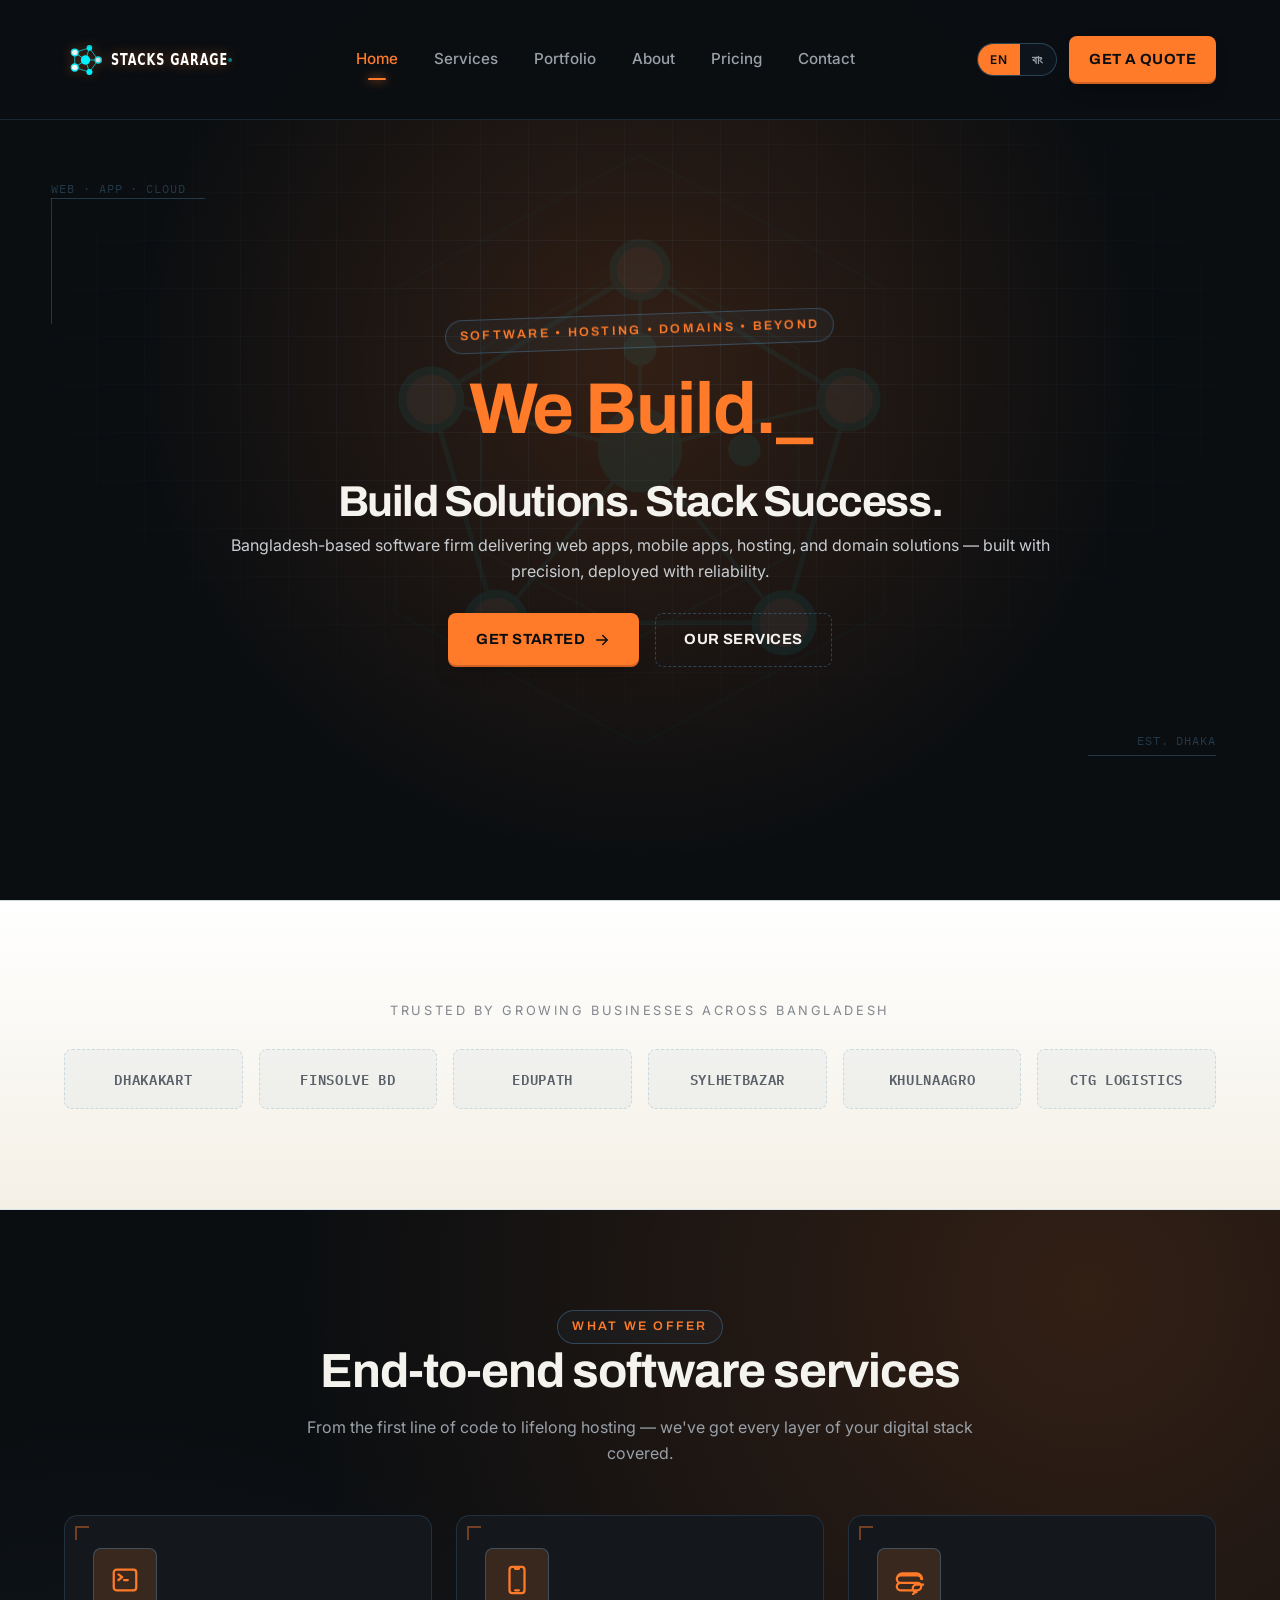
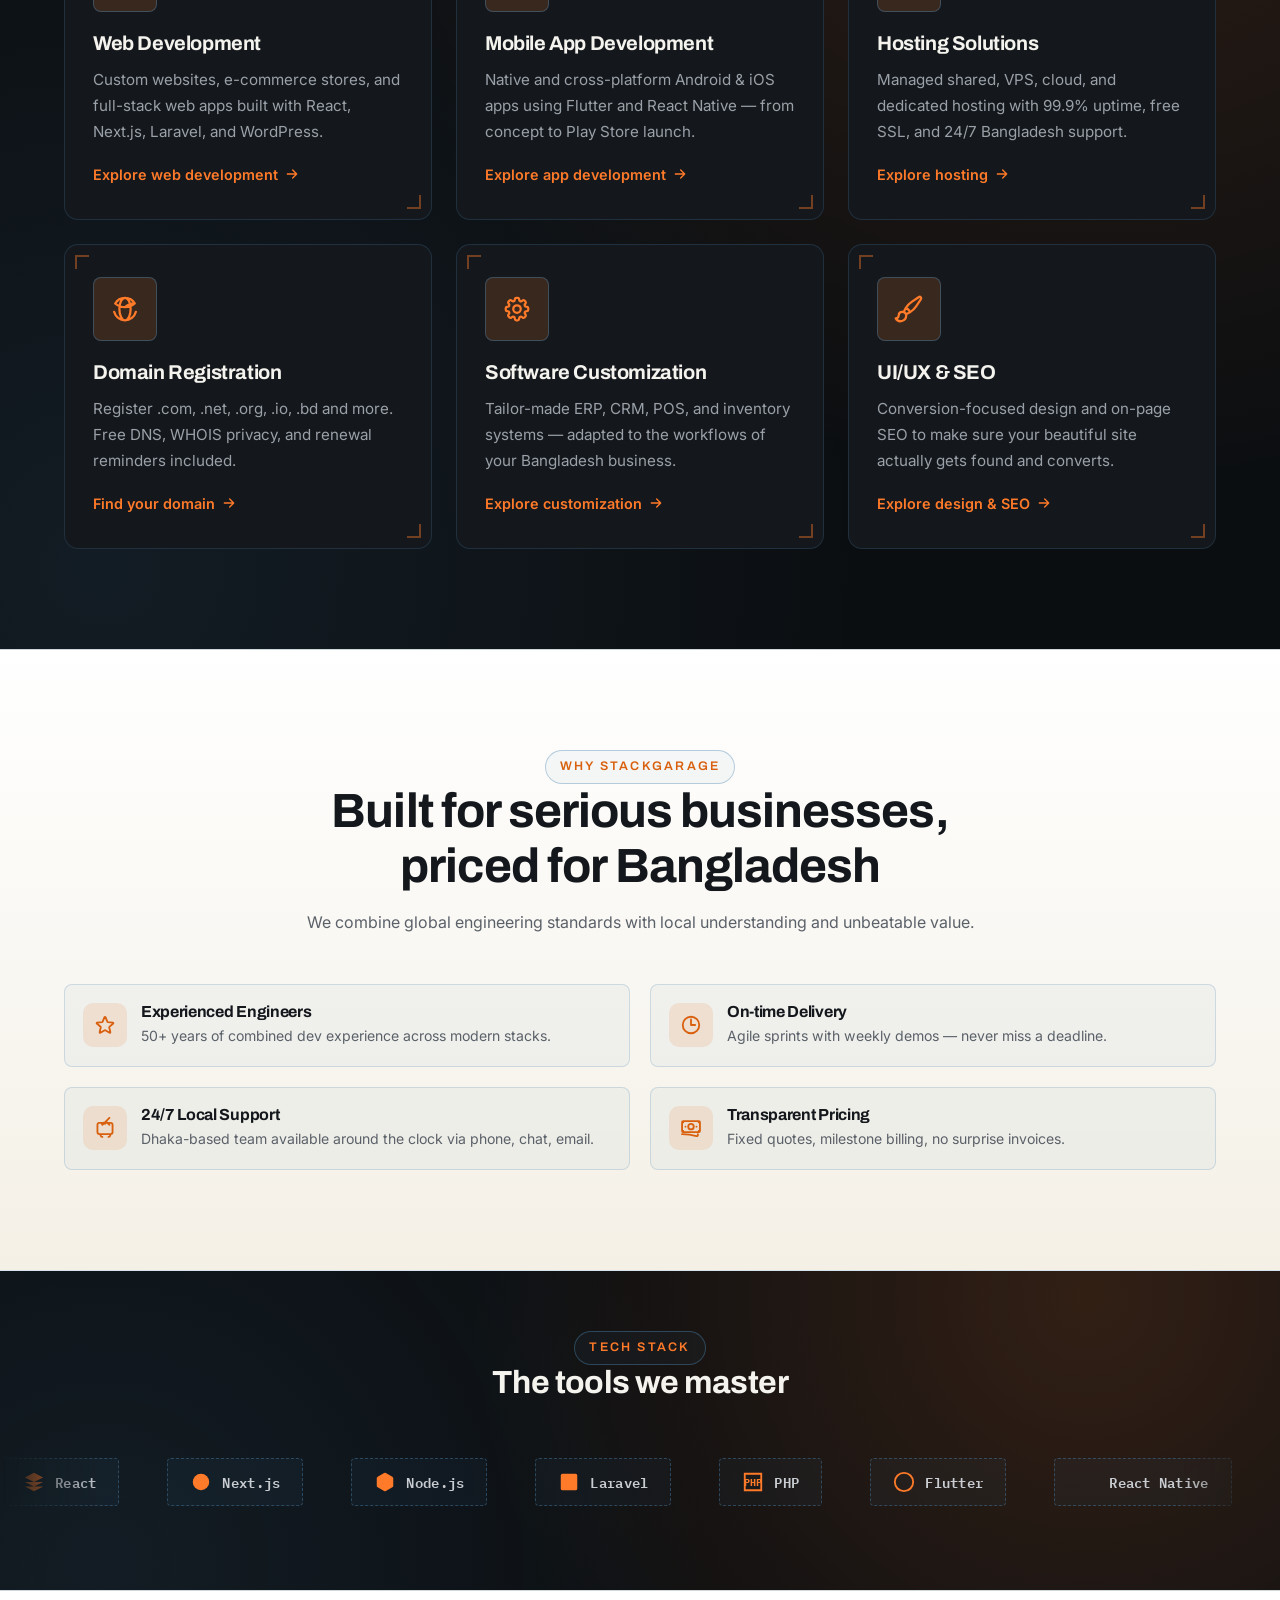
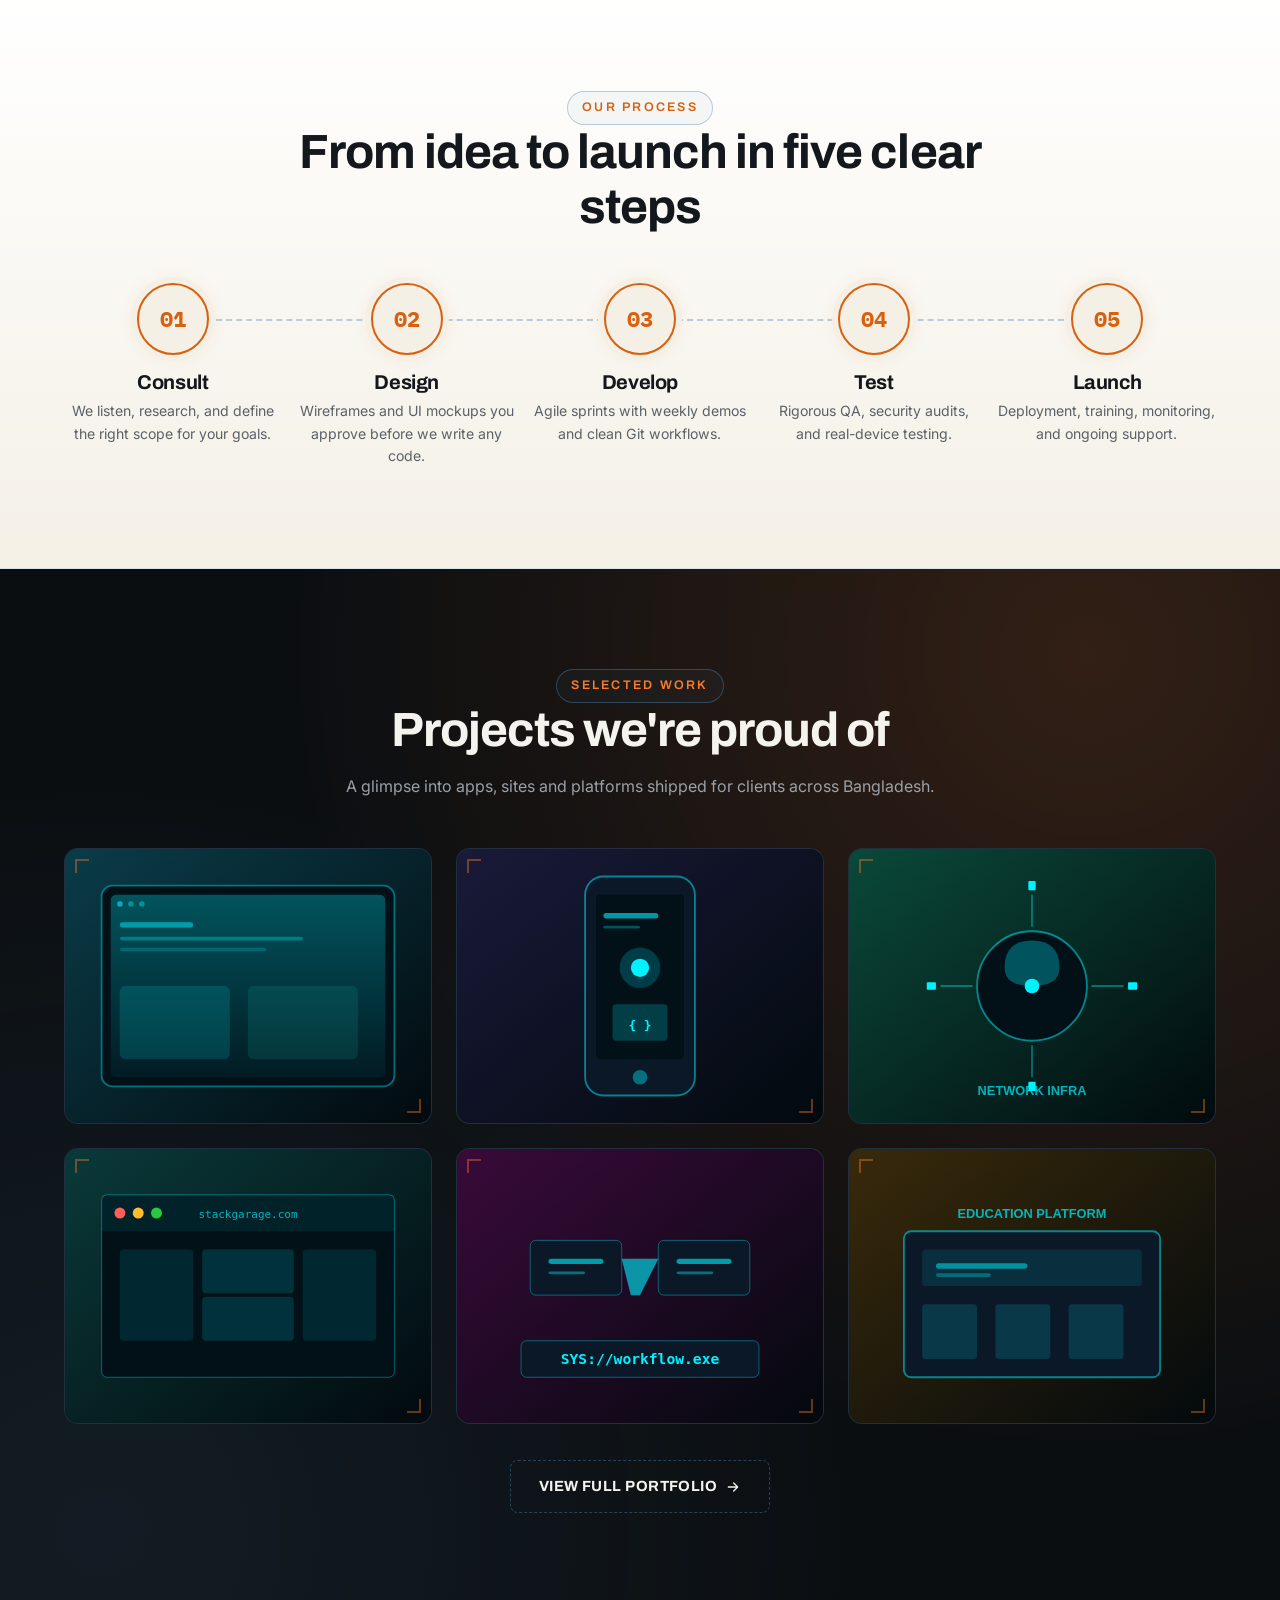
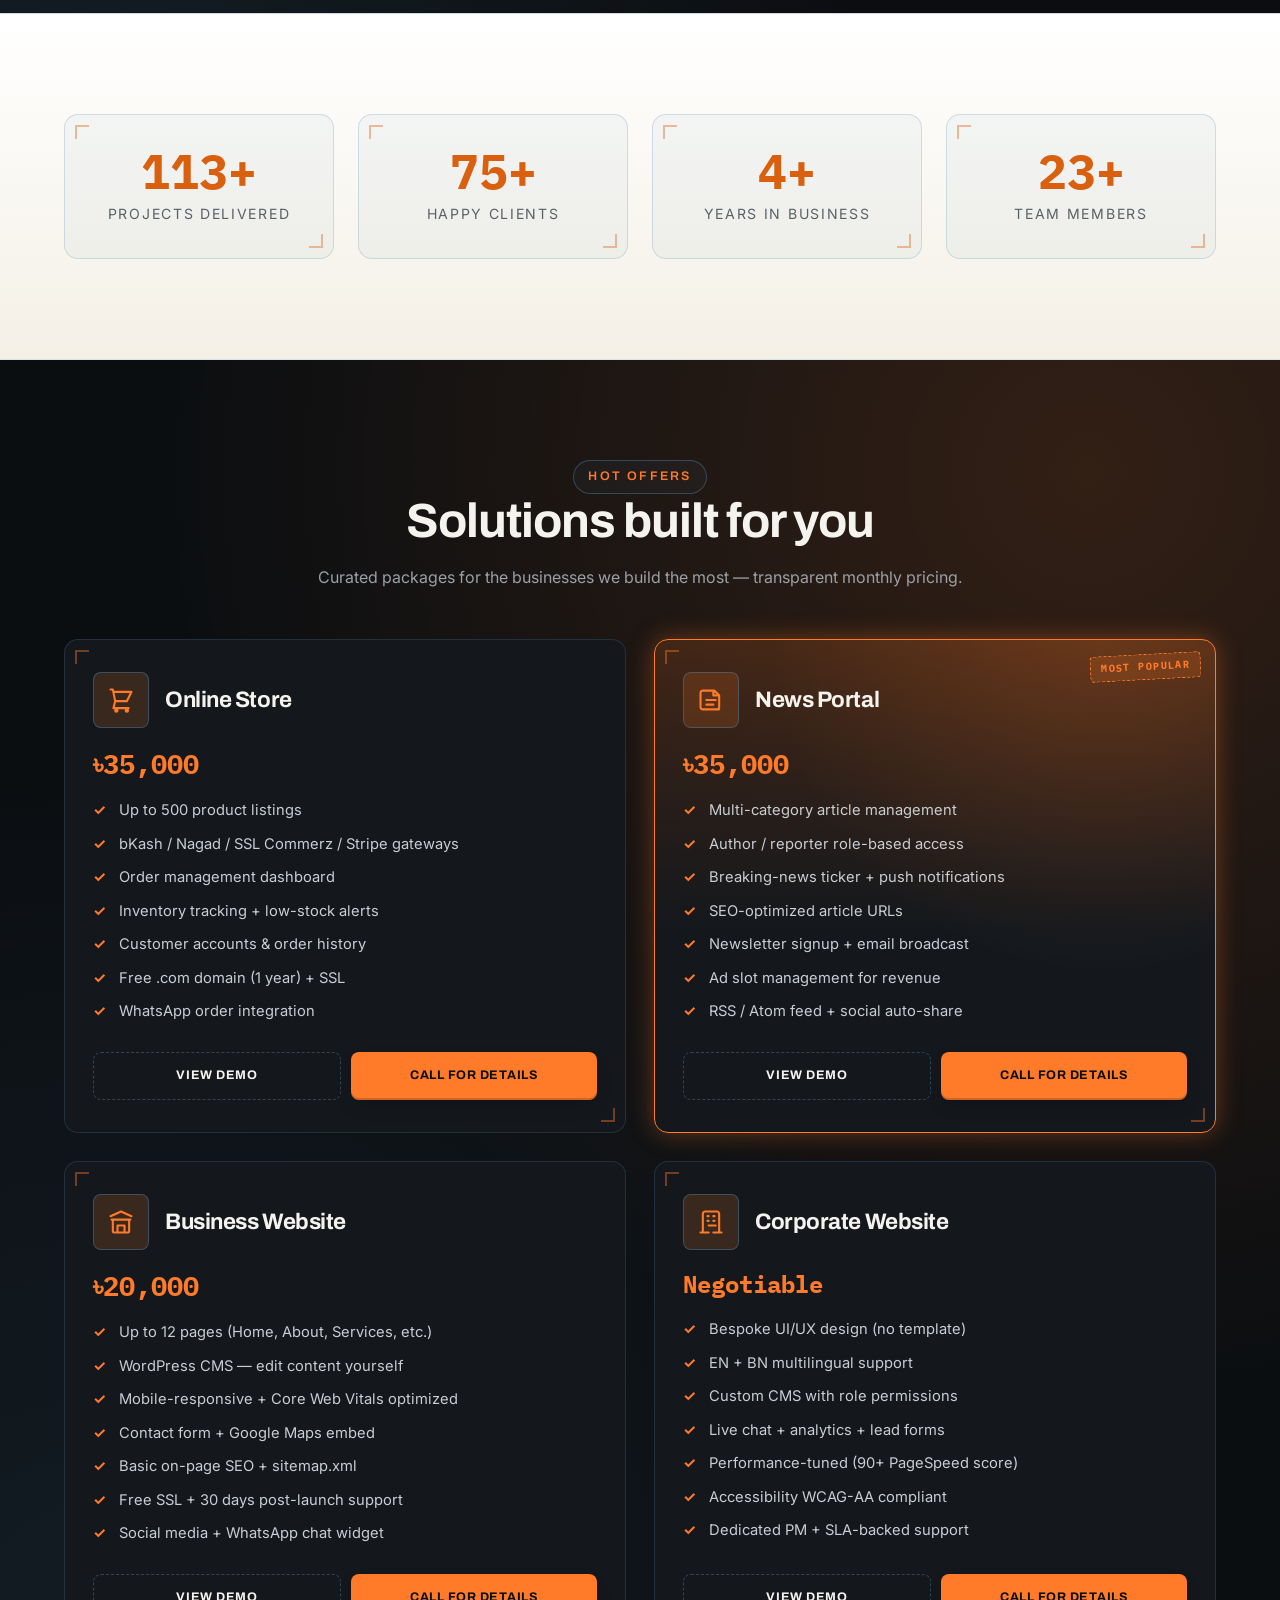
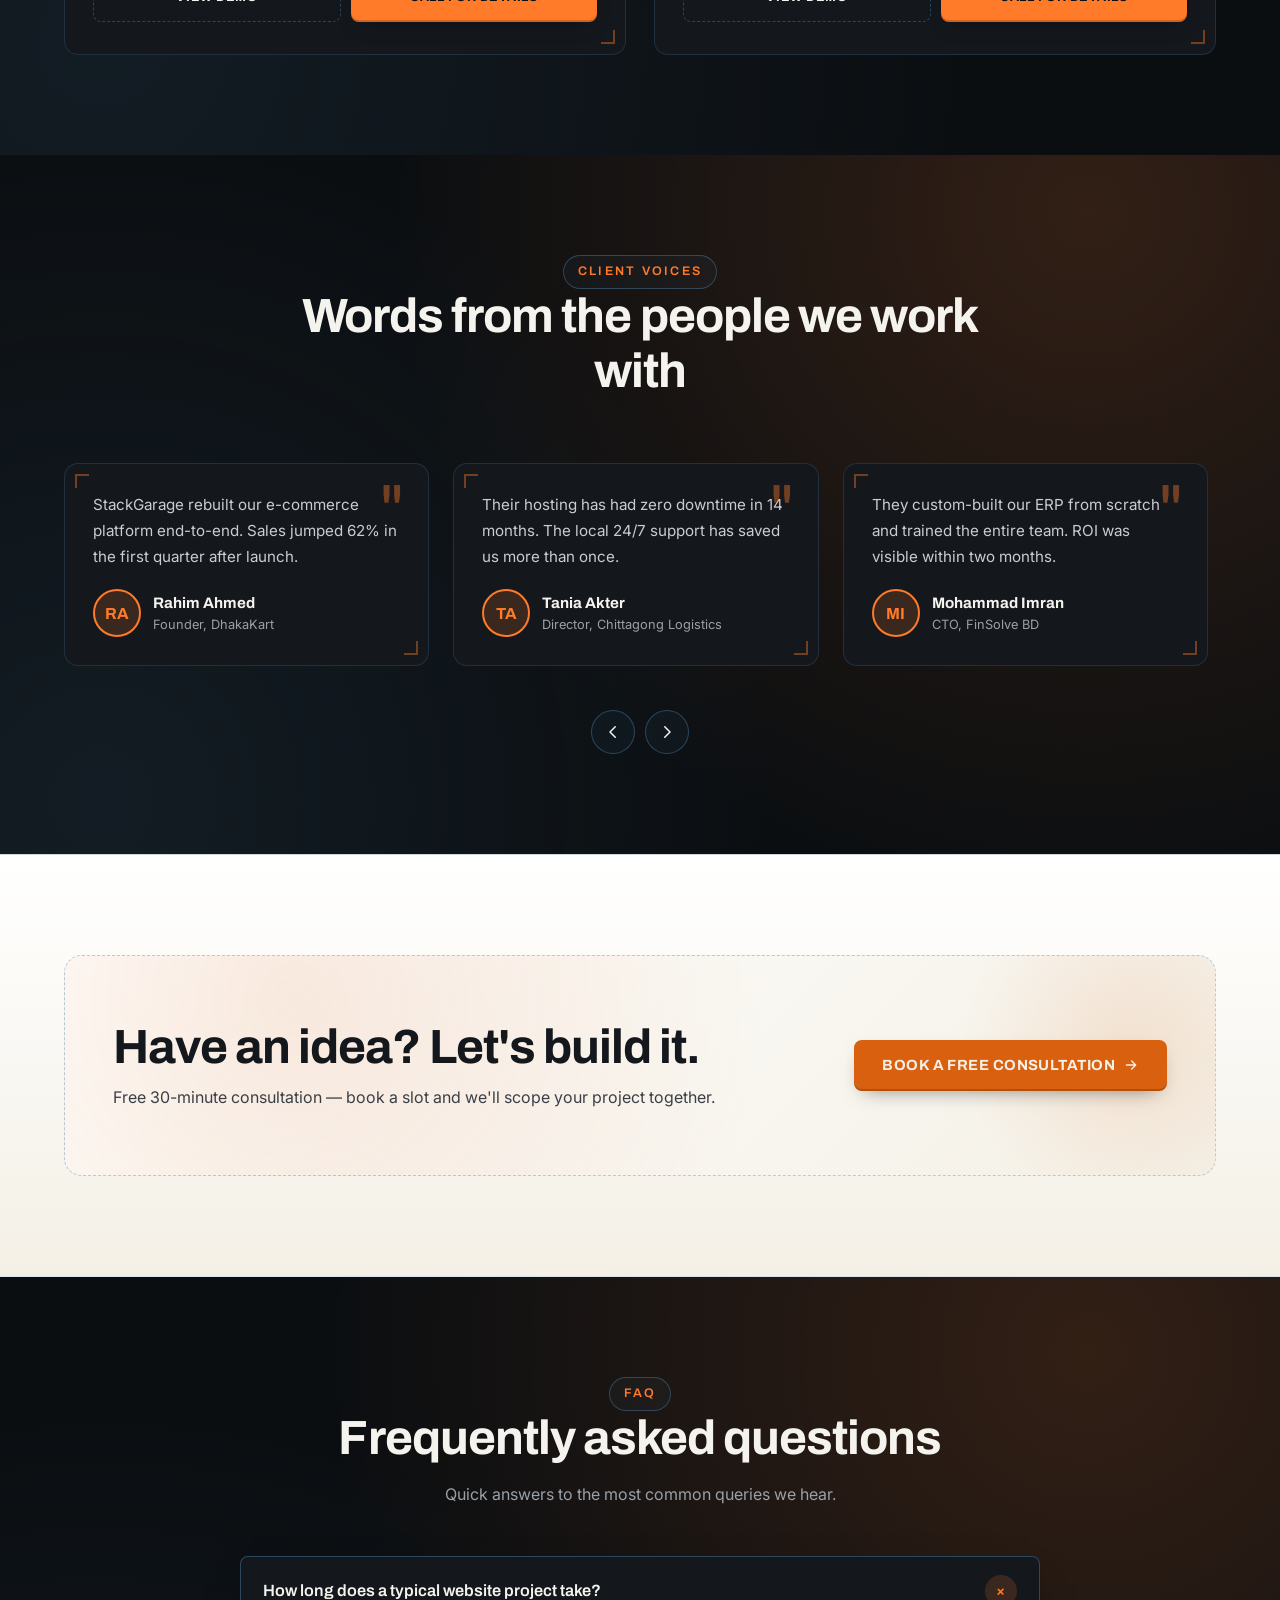
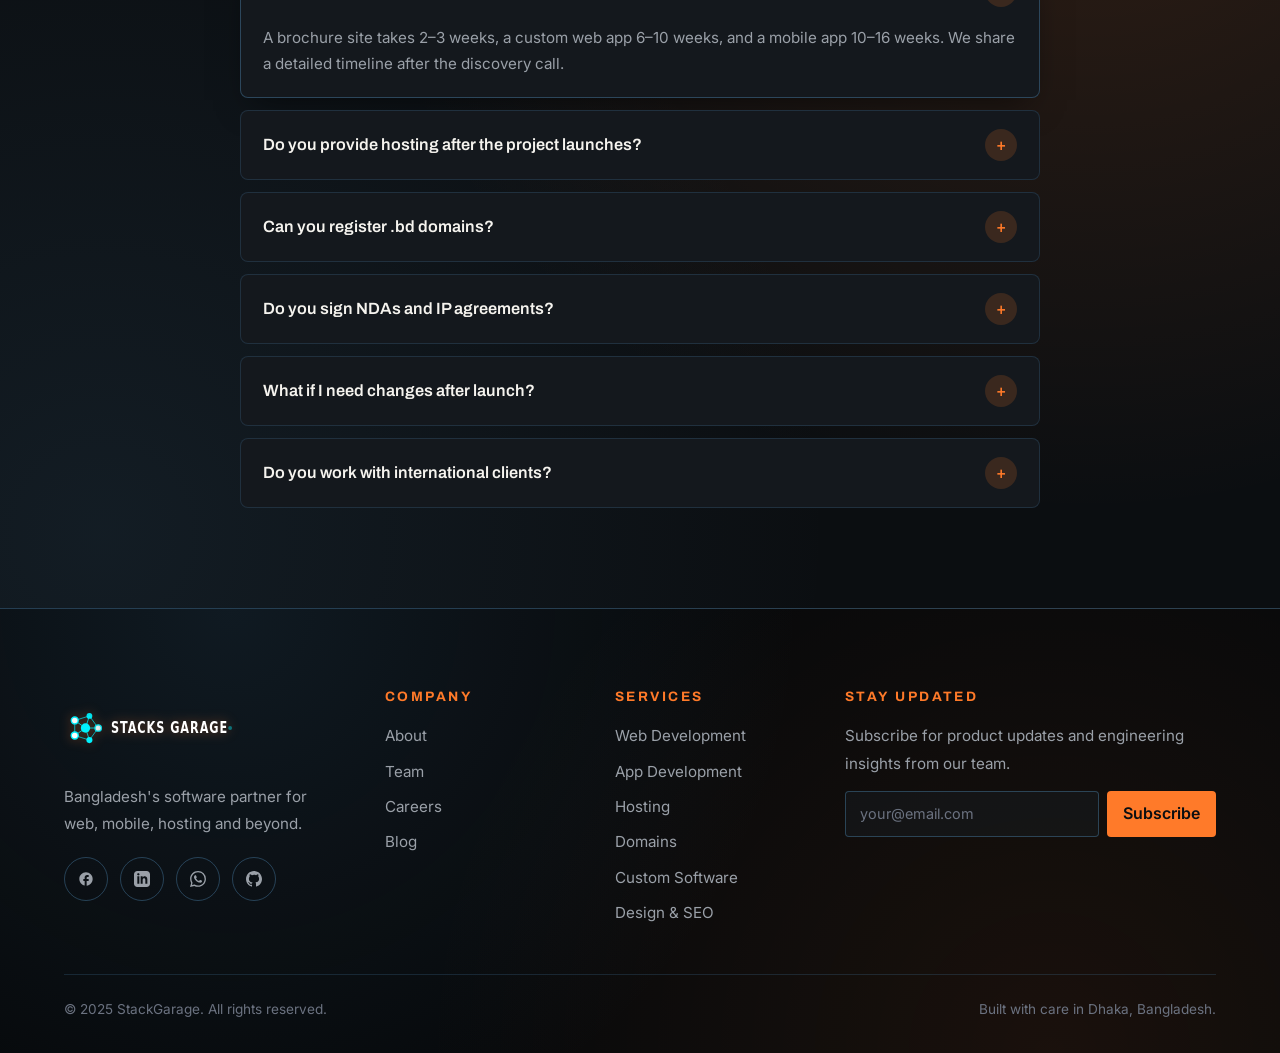
==== commit e011c982: "Update page layouts and CSS styling" ====
--- a/index.html
+++ b/index.html
@@ -14,7 +14,7 @@
 
   <link rel="preconnect" href="https://fonts.googleapis.com">
   <link rel="preconnect" href="https://fonts.gstatic.com" crossorigin>
-  <link href="https://fonts.googleapis.com/css2?family=Inter:wght@300;400;500;600;700&family=Space+Grotesk:wght@500;600;700&family=Noto+Sans+Bengali:wght@400;500;600;700&display=swap" rel="stylesheet">
+  <link href="https://fonts.googleapis.com/css2?family=Inter:wght@300;400;500;600;700&family=Archivo:wght@600;700;800;900&family=IBM+Plex+Mono:wght@500;600;700&family=Noto+Sans+Bengali:wght@400;500;600;700&display=swap" rel="stylesheet">
 
   <link rel="stylesheet" href="css/base.css">
   <link rel="stylesheet" href="css/layout.css">
@@ -65,78 +65,24 @@
 
   <!-- ============== HERO ============== -->
   <section id="hero" class="hero" aria-label="Hero">
+    <!-- Blueprint drafting-paper backdrop -->
+    <div class="hero__blueprint" aria-hidden="true"></div>
     <div class="hero-spotlight" aria-hidden="true"></div>
 
     <!-- Faint network-mark watermark behind hero content -->
     <img class="hero__watermark" src="assets/img/logos/StackGarage-mark.svg" alt="" aria-hidden="true">
 
-    <!-- Orbitals (left + right) -->
-    <div class="hero__orbit" aria-hidden="true">
-      <div class="hero__orbit-ring hero__orbit-ring--1 animate-spin-cw"></div>
-      <div class="hero__orbit-ring hero__orbit-ring--2 animate-spin-ccw"></div>
-      <div class="hero__orbit-ring hero__orbit-ring--3 animate-spin-cw-slow"
-        style="background: conic-gradient(from 0deg, rgba(0,242,254,0.4) 0 30deg, transparent 30deg 90deg, rgba(0,242,254,0.4) 90deg 120deg, transparent 120deg 180deg, rgba(0,242,254,0.4) 180deg 210deg, transparent 210deg 270deg, rgba(0,242,254,0.4) 270deg 300deg, transparent 300deg 360deg); -webkit-mask-image: radial-gradient(transparent 90%, black 91%); mask-image: radial-gradient(transparent 90%, black 91%);"></div>
-      <div class="hero__orbit-ring hero__orbit-ring--4 animate-spin-ccw-slow"></div>
-      <div class="hero__orbit-ring hero__orbit-ring--5"></div>
-    </div>
-    <div class="hero__orbit hero__orbit--right" aria-hidden="true">
-      <div class="hero__orbit-ring hero__orbit-ring--1 animate-spin-ccw"></div>
-      <div class="hero__orbit-ring hero__orbit-ring--2 animate-spin-cw"></div>
-      <div class="hero__orbit-ring hero__orbit-ring--3 animate-spin-ccw-slow"
-        style="background: conic-gradient(from 0deg, rgba(0,242,254,0.4) 0 45deg, transparent 45deg 120deg, rgba(0,242,254,0.4) 120deg 165deg, transparent 165deg 200deg, rgba(0,242,254,0.4) 200deg 245deg, transparent 245deg 300deg, rgba(0,242,254,0.4) 300deg 345deg, transparent 345deg 360deg); -webkit-mask-image: radial-gradient(transparent 90%, black 91%); mask-image: radial-gradient(transparent 90%, black 91%);"></div>
-      <div class="hero__orbit-ring hero__orbit-ring--4 animate-spin-cw-slow"></div>
-      <div class="hero__orbit-ring hero__orbit-ring--5"></div>
-    </div>
-
-    <!-- Floating tech icons -->
-    <div class="hero__floats" aria-hidden="true">
-      <svg class="float-icon animate-float" style="top:18%;left:14%;width:56px;height:56px;color:var(--accent);opacity:.75" viewBox="0 0 24 24" fill="none" stroke="currentColor" stroke-width="1.5">
-        <path d="M12 2 4 6v6c0 5 3.5 9 8 10 4.5-1 8-5 8-10V6l-8-4z" fill="rgba(0,242,254,.1)"/>
-        <path d="M9 12l2 2 4-4"/>
-      </svg>
-      <svg class="float-icon animate-float-d" style="top:22%;right:18%;width:64px;height:64px;color:var(--accent);opacity:.75" viewBox="0 0 24 24" fill="none" stroke="currentColor" stroke-width="1">
-        <ellipse cx="12" cy="12" rx="10" ry="4" transform="rotate(30 12 12)" fill="rgba(0,242,254,.05)"/>
-        <ellipse cx="12" cy="12" rx="10" ry="4" transform="rotate(90 12 12)"/>
-        <ellipse cx="12" cy="12" rx="10" ry="4" transform="rotate(150 12 12)"/>
-        <circle cx="12" cy="12" r="2" fill="currentColor"/>
-      </svg>
-      <svg class="float-icon animate-float" style="bottom:32%;left:18%;width:48px;height:48px;color:var(--accent);opacity:.85" viewBox="0 0 24 24" fill="none" stroke="currentColor" stroke-width="2">
-        <path d="M4 12c2 0 3-4 6-4s4 4 6 4 3-4 6-4"/>
-        <path d="M4 18c2 0 3-4 6-4s4 4 6 4 3-4 6-4"/>
-      </svg>
-      <svg class="float-icon animate-float-d" style="bottom:24%;right:14%;width:56px;height:56px;color:var(--accent);opacity:.85" viewBox="0 0 24 24" fill="none" stroke="currentColor" stroke-width="1.5">
-        <rect x="3" y="3" width="18" height="18" rx="3" fill="rgba(0,242,254,.1)"/>
-        <text x="12" y="16" text-anchor="middle" font-family="monospace" font-size="9" font-weight="bold" fill="currentColor" stroke="none">&lt;/&gt;</text>
-      </svg>
-    </div>
-
-    <!-- Floor + cityscape -->
-    <div class="floor-grid" aria-hidden="true"></div>
-    <div class="cityscape" aria-hidden="true">
-      <div class="building" style="height:60px"></div>
-      <div class="building" style="height:90px"></div>
-      <div class="building" style="height:40px"></div>
-      <div class="building" style="height:120px"></div>
-      <div class="building" style="height:70px"></div>
-      <div class="building" style="height:140px"></div>
-      <div class="building" style="height:50px"></div>
-      <div class="building" style="height:100px"></div>
-      <div class="building" style="height:80px"></div>
-      <div class="building" style="height:150px"></div>
-      <div class="building" style="height:60px"></div>
-      <div class="building" style="height:110px"></div>
-      <div class="building" style="height:40px"></div>
-      <div class="building" style="height:90px"></div>
-      <div class="building" style="height:70px"></div>
-      <div class="building" style="height:130px"></div>
-      <div class="building" style="height:50px"></div>
-      <div class="building" style="height:80px"></div>
-      <div class="building" style="height:110px"></div>
-      <div class="building" style="height:60px"></div>
+    <!-- Dimension-line annotations -->
+    <div class="hero__dims" aria-hidden="true">
+      <span class="dim-line dim-line--h" style="top:22%;left:4%;width:12%"></span>
+      <span style="top:calc(22% - 18px);left:4%">WEB · APP · CLOUD</span>
+      <span class="dim-line dim-line--v" style="top:22%;left:4%;height:14%"></span>
+      <span class="dim-line dim-line--h" style="bottom:16%;right:5%;width:10%"></span>
+      <span style="bottom:calc(16% + 6px);right:5%">EST. DHAKA</span>
     </div>
 
     <div class="hero__inner">
-      <span class="eyebrow reveal">Software • Hosting • Domains • Beyond</span>
+      <span class="eyebrow stamp-in">Software • Hosting • Domains • Beyond</span>
       <h1 class="reveal reveal--delay-1" style="margin-top:20px">
         <span id="typewriter-text" style="color:var(--accent)"></span><span class="cursor-blink" style="color:var(--accent)">_</span>
         <br>
@@ -394,6 +340,7 @@
           <div class="portfolio-card__overlay">
             <h4>DhakaKart</h4>
             <span>E-commerce Platform</span>
+            <span class="portfolio-card__metric">+62% Sales, Q1</span>
             <div class="tags"><span class="tag">Next.js</span><span class="tag">Stripe</span></div>
           </div>
         </a>
@@ -402,6 +349,7 @@
           <div class="portfolio-card__overlay">
             <h4>EduPath</h4>
             <span>Learning App</span>
+            <span class="portfolio-card__metric">4.8★ App Rating</span>
             <div class="tags"><span class="tag">Flutter</span><span class="tag">Firebase</span></div>
           </div>
         </a>
@@ -410,6 +358,7 @@
           <div class="portfolio-card__overlay">
             <h4>CTG Logistics</h4>
             <span>Cloud Infrastructure</span>
+            <span class="portfolio-card__metric">0 Downtime / 14mo</span>
             <div class="tags"><span class="tag">AWS</span><span class="tag">DevOps</span></div>
           </div>
         </a>
@@ -418,6 +367,7 @@
           <div class="portfolio-card__overlay">
             <h4>Khulna Agro</h4>
             <span>Corporate Website</span>
+            <span class="portfolio-card__metric">+3.1x Organic Traffic</span>
             <div class="tags"><span class="tag">WordPress</span><span class="tag">SEO</span></div>
           </div>
         </a>
@@ -426,6 +376,7 @@
           <div class="portfolio-card__overlay">
             <h4>FinSolve ERP</h4>
             <span>Custom ERP</span>
+            <span class="portfolio-card__metric">ROI in 8 Weeks</span>
             <div class="tags"><span class="tag">Laravel</span><span class="tag">MySQL</span></div>
           </div>
         </a>
@@ -434,6 +385,7 @@
           <div class="portfolio-card__overlay">
             <h4>SylhetBazar</h4>
             <span>Delivery App</span>
+            <span class="portfolio-card__metric">12k+ Orders / mo</span>
             <div class="tags"><span class="tag">React Native</span><span class="tag">Maps API</span></div>
           </div>
         </a>
--- a/css/base.css
+++ b/css/base.css
@@ -4,55 +4,60 @@
    ============================================================ */
 
 :root {
-  /* ---------- Brand / Teal palette ---------- */
-  --teal-50:  #ecfeff;
-  --teal-100: #cffafe;
-  --teal-200: #a5f3fc;
-  --teal-300: #67e8f9;
-  --teal-400: #2dd4bf;
-  --teal-500: #14b8a6;
-  --teal-600: #0d9488;
-  --teal-700: #0f766e;
-  --teal-glow: #00f2fe;
-  --teal-dark: #031f26;
-  --teal-base: #010b0f;
-
-  /* ---------- Brand / Logo palette (extracted from logo) ---------- */
-  --brand-navy: #0d2540;
-  --brand-navy-soft: rgba(13, 37, 64, 0.55);
-  --brand-line: rgba(45, 212, 191, 0.28);
-  --logo-glow: rgba(45, 212, 191, 0.55);
-
-  /* ---------- Dark theme (default) ---------- */
-  --bg: #010b0f;
-  --bg-alt: #051418;
-  --bg-elev: #0a1f27;
-  --surface: rgba(0, 242, 254, 0.04);
-  --surface-strong: rgba(0, 242, 254, 0.08);
-  --border: rgba(0, 242, 254, 0.15);
-  --border-strong: rgba(0, 242, 254, 0.35);
-  --text: #ffffff;
-  --text-soft: #cbd5e1;
-  --text-muted: #94a3b8;
-  --text-dim: #64748b;
-  --accent: #00f2fe;
-  --accent-hover: #2dd4bf;
-  --accent-soft: rgba(0, 242, 254, 0.15);
-  --shadow-glow: 0 0 30px rgba(0, 242, 254, 0.35);
-  --shadow-card: 0 10px 30px -10px rgba(0, 242, 254, 0.25);
-  --header-bg: rgba(1, 11, 15, 0.7);
+  /* ---------- Brand / Workshop palette ---------- */
+  --blueprint-50:  #eef5fa;
+  --blueprint-100: #d7e7f2;
+  --blueprint-200: #aecfe4;
+  --blueprint-300: #7fb0d0;
+  --blueprint-400: #4c86b0;
+  --blueprint-500: #386f97;
+  --blueprint-600: #2c5878;
+  --blueprint-700: #1f3f57;
+  --signal-500: #ff7a29;
+  --signal-600: #d9600e;
+  --torque-400: #ffc93c;
+  --ink-base: #0b0e11;
+  --paper-base: #f4f0e6;
+
+  /* ---------- Brand / Logo accent (glow applied around fixed logo art) ---------- */
+  --brand-navy: #1f3f57;
+  --brand-navy-soft: rgba(31, 63, 87, 0.5);
+  --brand-line: rgba(76, 134, 176, 0.28);
+  --logo-glow: rgba(255, 122, 41, 0.4);
+
+  /* ---------- Dark theme (default) — "Night shift" ---------- */
+  --bg: #0b0e11;
+  --bg-alt: #0f1216;
+  --bg-elev: #14181d;
+  --surface: rgba(76, 134, 176, 0.06);
+  --surface-strong: rgba(76, 134, 176, 0.12);
+  --border: rgba(76, 134, 176, 0.22);
+  --border-strong: rgba(76, 134, 176, 0.42);
+  --text: #f5f3ee;
+  --text-soft: #c9cdd2;
+  --text-muted: #9aa0a8;
+  --text-dim: #6b7280;
+  --accent: #ff7a29;
+  --accent-hover: #ffc93c;
+  --accent-soft: rgba(255, 122, 41, 0.16);
+  --blueprint: rgba(76, 134, 176, 0.35);
+  --torque: #ffc93c;
+  --shadow-glow: 0 0 24px rgba(255, 122, 41, 0.35);
+  --shadow-card: 0 14px 32px -12px rgba(0, 0, 0, 0.55);
+  --header-bg: rgba(11, 14, 17, 0.94);
   --logo: 'white';
 
   /* ---------- Typography ---------- */
   --font-sans: 'Inter', system-ui, -apple-system, 'Segoe UI', Roboto, sans-serif;
-  --font-display: 'Space Grotesk', 'Inter', sans-serif;
+  --font-display: 'Archivo', 'Inter', sans-serif;
+  --font-mono: 'IBM Plex Mono', 'SFMono-Regular', Consolas, monospace;
   --font-bn: 'Noto Sans Bengali', 'Inter', sans-serif;
 
   /* ---------- Spacing & radius ---------- */
-  --radius-sm: 6px;
-  --radius-md: 12px;
-  --radius-lg: 20px;
-  --radius-xl: 28px;
+  --radius-sm: 4px;
+  --radius-md: 8px;
+  --radius-lg: 14px;
+  --radius-xl: 18px;
 
   /* ---------- Layout ---------- */
   --container: 1200px;
@@ -66,27 +71,29 @@
   --ease: cubic-bezier(0.4, 0, 0.2, 1);
 }
 
-/* Light theme — applied per-section via .section-light */
+/* Light theme — applied per-section via .section-light — "Workshop floor" */
 .section-light {
-  --bg: #f8fafc;
+  --bg: #f4f0e6;
   --bg-alt: #ffffff;
   --bg-elev: #ffffff;
-  --surface: rgba(13, 148, 136, 0.04);
-  --surface-strong: rgba(13, 148, 136, 0.08);
-  --border: rgba(13, 148, 136, 0.18);
-  --border-strong: rgba(13, 148, 136, 0.4);
-  --text: #0f172a;
-  --text-soft: #334155;
-  --text-muted: #475569;
-  --text-dim: #64748b;
-  --accent: #0d9488;
-  --accent-hover: #0f766e;
-  --accent-soft: rgba(13, 148, 136, 0.1);
-  --shadow-glow: 0 0 30px rgba(13, 148, 136, 0.2);
-  --shadow-card: 0 10px 30px -10px rgba(13, 148, 136, 0.2);
-  --header-bg: rgba(248, 250, 252, 0.85);
+  --surface: rgba(76, 134, 176, 0.05);
+  --surface-strong: rgba(76, 134, 176, 0.09);
+  --border: rgba(76, 134, 176, 0.22);
+  --border-strong: rgba(76, 134, 176, 0.38);
+  --text: #14181d;
+  --text-soft: #3a3f46;
+  --text-muted: #5b6169;
+  --text-dim: #82878e;
+  --accent: #d9600e;
+  --accent-hover: #b84e0a;
+  --accent-soft: rgba(217, 96, 14, 0.12);
+  --blueprint: rgba(76, 134, 176, 0.3);
+  --torque: #b8860a;
+  --shadow-glow: 0 0 24px rgba(217, 96, 14, 0.18);
+  --shadow-card: 0 14px 32px -12px rgba(20, 24, 29, 0.14);
+  --header-bg: rgba(244, 240, 230, 0.96);
   --logo: 'black';
-  --text-soft-light: #334155;
+  --text-soft-light: #3a3f46;
 }
 
 /* ============================================================
@@ -150,7 +157,7 @@
 p { color: var(--text-soft); }
 
 .text-gradient {
-  background: linear-gradient(135deg, var(--accent) 0%, var(--teal-500) 100%);
+  background: linear-gradient(135deg, var(--accent) 0%, var(--torque) 100%);
   -webkit-background-clip: text;
   background-clip: text;
   -webkit-text-fill-color: transparent;
@@ -158,7 +165,7 @@
 }
 
 .section-light .text-gradient {
-  background: linear-gradient(135deg, var(--teal-600) 0%, var(--teal-400) 100%);
+  background: linear-gradient(135deg, var(--accent) 0%, var(--accent-hover) 100%);
   -webkit-background-clip: text;
   background-clip: text;
 }
@@ -220,12 +227,72 @@
 .grid-3 { grid-template-columns: repeat(3, 1fr); }
 .grid-4 { grid-template-columns: repeat(4, 1fr); }
 
+/* Generic two-column content split (copy + visual) — collapses to
+   one column at 900px, see responsive.css */
+.grid-split {
+  display: grid;
+  grid-template-columns: 1fr 1fr;
+  gap: 60px;
+  align-items: center;
+}
+.grid-split--wide { grid-template-columns: 1.4fr 1fr; }
+
+/* Two-column service split (copy + info panel) — collapses to one
+   column at 900px, see responsive.css */
+.service-split {
+  display: grid;
+  grid-template-columns: 1fr 1fr;
+  gap: 60px;
+  align-items: center;
+  margin-bottom: 120px;
+}
+.service-split:last-child { margin-bottom: 0; }
+.service-split__panel {
+  padding: 48px;
+  border: 1px solid var(--border);
+  border-radius: var(--radius-lg);
+  background: var(--bg-elev);
+  position: relative;
+  overflow: hidden;
+}
+.service-split__badge {
+  position: relative;
+  z-index: 1;
+  display: inline-block;
+  padding: 4px 10px;
+  background: var(--accent);
+  color: var(--bg);
+  border-radius: var(--radius-sm);
+  font-family: var(--font-mono);
+  font-size: 0.72rem;
+  font-weight: 700;
+  letter-spacing: 0.06em;
+  text-transform: uppercase;
+}
+
 .flex-center { display: flex; align-items: center; justify-content: center; }
 .text-center { text-align: center; }
 
 .sr-only {
   position: absolute; width: 1px; height: 1px; padding: 0; margin: -1px;
   overflow: hidden; clip: rect(0,0,0,0); white-space: nowrap; border: 0;
+}
+
+/* ============================================================
+   Keyboard focus — visible, brand-colored ring; silent for mouse/touch
+   ============================================================ */
+:focus-visible {
+  outline: 2px solid var(--accent);
+  outline-offset: 3px;
+  border-radius: 4px;
+}
+.btn:focus-visible,
+.faq__question:focus-visible,
+.portfolio-card:focus-visible,
+.demo-modal__close:focus-visible,
+.nav__burger:focus-visible {
+  outline-offset: 2px;
+  box-shadow: 0 0 0 4px var(--accent-soft);
 }
 
 /* Reduced motion */
@@ -248,15 +315,15 @@
   display: block;
 }
 .nav__logo .nav__logo-img[src$=".svg"] {
-  /* A tiny extra filter so the SVG crispens against the dark glass nav header */
-  filter: drop-shadow(0 0 6px rgba(0, 242, 254, 0.18));
+  /* A tiny extra filter so the SVG crispens against the flat ink nav header */
+  filter: drop-shadow(0 0 6px var(--logo-glow));
   transition: filter var(--t-base) var(--ease);
 }
 .site-header.nav--over-light .nav__logo .nav__logo-img[src$=".svg"] {
-  filter: drop-shadow(0 0 6px rgba(13, 148, 136, 0.25));
+  filter: drop-shadow(0 0 6px rgba(217, 96, 14, 0.22));
 }
 .nav__logo:hover .nav__logo-img[src$=".svg"] {
-  filter: drop-shadow(0 0 12px rgba(0, 242, 254, 0.55));
+  filter: drop-shadow(0 0 12px var(--logo-glow));
 }
 
 /* ============================================================
--- a/css/layout.css
+++ b/css/layout.css
@@ -12,20 +12,23 @@
   z-index: 100;
   height: var(--nav-h);
   background: var(--header-bg);
-  backdrop-filter: blur(14px) saturate(150%);
-  -webkit-backdrop-filter: blur(14px) saturate(150%);
   border-bottom: 1px solid var(--border);
   transition: background var(--t-base) var(--ease), border-color var(--t-base) var(--ease), box-shadow var(--t-base) var(--ease);
 }
 .site-header.is-scrolled {
-  box-shadow: 0 4px 20px rgba(0, 0, 0, 0.25);
-}
+  border-bottom-color: var(--accent);
+  box-shadow: 0 4px 20px rgba(0, 0, 0, 0.35);
+}
+/* Header is fixed and rides over both dark and light sections on single-page
+   scroll — nav--over-light is toggled by menu.js and needs literal "workshop
+   floor" values since the :root tokens it would otherwise read stay dark-themed. */
 .site-header.nav--over-light {
-  background: rgba(248, 250, 252, 0.92);
-  border-bottom-color: rgba(13, 148, 136, 0.2);
-}
-.site-header.nav--over-light .nav__link { color: var(--text-muted); }
-.site-header.nav--over-light .nav__link.is-active { color: var(--accent); }
+  background: rgba(244, 240, 230, 0.96);
+  border-bottom-color: rgba(76, 134, 176, 0.3);
+}
+.site-header.nav--over-light.is-scrolled { border-bottom-color: #d9600e; }
+.site-header.nav--over-light .nav__link { color: #5b6169; }
+.site-header.nav--over-light .nav__link.is-active { color: #d9600e; }
 
 .nav {
   height: 100%;
@@ -178,12 +181,6 @@
   padding: 0 24px;
 }
 
-.hero__floats {
-  position: absolute; inset: 0;
-  pointer-events: none;
-  z-index: 5;
-}
-
 .hero__cta-row {
   display: flex; gap: 16px;
   justify-content: center;
@@ -191,44 +188,48 @@
   margin-top: 28px;
 }
 
-/* Hero visual layers */
-.hero__orbit {
-  position: absolute;
-  top: 50%; left: 0;
-  width: 500px; height: 500px;
-  transform: translate(-50%, -50%);
-  pointer-events: none;
-  opacity: 0.7;
-  z-index: 1;
-}
-.hero__orbit--right {
-  left: auto; right: 0;
-  transform: translate(50%, -50%);
-}
-.hero__orbit-ring {
+/* ============================================================
+   Hero — blueprint drafting-paper backdrop (replaces the old
+   sci-fi orbit rings / cityscape / circuit decoration)
+   ============================================================ */
+.hero__blueprint {
   position: absolute; inset: 0;
-  border-radius: 50%;
-}
-.hero__orbit-ring--1 { border: 1px solid var(--border-strong); border-top-color: var(--accent); border-bottom-color: var(--accent); }
-.hero__orbit-ring--2 { inset: 25px; border: 2px dashed var(--teal-500); opacity: 0.4; }
-.hero__orbit-ring--3 { inset: 55px; }
-.hero__orbit-ring--4 { inset: 80px; border: 4px dotted var(--accent); opacity: 0.3; }
-.hero__orbit-ring--5 { inset: 100px; border: 1px solid var(--border); }
-
-.hero__spotlight {
-  position: absolute; inset: 0;
-  background-image: radial-gradient(circle at 50% 40%, var(--accent-soft) 0%, transparent 60%);
   pointer-events: none;
   z-index: 0;
-}
+  background-image:
+    linear-gradient(var(--blueprint) 1px, transparent 1px),
+    linear-gradient(90deg, var(--blueprint) 1px, transparent 1px);
+  background-size: 48px 48px;
+  opacity: 0.35;
+  mask-image: radial-gradient(ellipse 70% 60% at 50% 40%, #000 0%, transparent 75%);
+  -webkit-mask-image: radial-gradient(ellipse 70% 60% at 50% 40%, #000 0%, transparent 75%);
+}
+.hero__dims {
+  position: absolute; inset: 0;
+  pointer-events: none;
+  z-index: 1;
+}
+.hero__dims span {
+  position: absolute;
+  font-family: var(--font-mono);
+  font-size: 0.72rem;
+  letter-spacing: 0.08em;
+  color: var(--blueprint);
+}
+.hero__dims .dim-line {
+  position: absolute;
+  background: var(--blueprint);
+}
+.hero__dims .dim-line--h { height: 1px; }
+.hero__dims .dim-line--v { width: 1px; }
 
 /* ============================================================
    Section header variations
    ============================================================ */
 .section--dark {
   background:
-    radial-gradient(circle at 80% 10%, rgba(0, 242, 254, 0.08), transparent 60%),
-    radial-gradient(circle at 10% 90%, rgba(13, 37, 64, 0.55), transparent 50%),
+    radial-gradient(circle at 85% 8%, var(--accent-soft), transparent 55%),
+    radial-gradient(circle at 8% 92%, rgba(76, 134, 176, 0.12), transparent 50%),
     var(--bg);
   color: var(--text);
 }
@@ -246,9 +247,9 @@
    ============================================================ */
 .site-footer {
   background:
-    radial-gradient(circle at 20% 0%, rgba(0, 242, 254, 0.08), transparent 50%),
-    radial-gradient(circle at 80% 100%, rgba(13, 37, 64, 0.55), transparent 60%),
-    #02090d;
+    radial-gradient(circle at 18% 0%, rgba(76, 134, 176, 0.14), transparent 50%),
+    radial-gradient(circle at 82% 100%, rgba(255, 122, 41, 0.08), transparent 55%),
+    #06080a;
   color: var(--text);
   padding: 80px 0 32px;
   border-top: 1px solid var(--border-strong);
@@ -281,7 +282,7 @@
   display: flex; gap: 12px; margin-top: 20px;
 }
 .footer__socials a {
-  width: 40px; height: 40px;
+  width: 44px; height: 44px;
   display: inline-flex; align-items: center; justify-content: center;
   border: 1px solid var(--border-strong);
   border-radius: 50%;
--- a/css/components.css
+++ b/css/components.css
@@ -1,6 +1,6 @@
 /* ============================================================
    StackGarage — components.css
-   Buttons, cards, forms, accordions, badges
+   Buttons, Work Order cards, forms, accordions, badges
    ============================================================ */
 
 /* ============================================================
@@ -11,12 +11,13 @@
   align-items: center;
   justify-content: center;
   gap: 8px;
+  min-height: 48px;
   padding: 14px 28px;
   border-radius: var(--radius-md);
   font-family: var(--font-display);
-  font-weight: 600;
-  font-size: 0.95rem;
-  letter-spacing: 0.04em;
+  font-weight: 700;
+  font-size: 0.92rem;
+  letter-spacing: 0.03em;
   text-transform: uppercase;
   position: relative;
   transition: all var(--t-base) var(--ease);
@@ -25,80 +26,95 @@
 }
 
 .btn--primary {
-  background: linear-gradient(135deg, var(--accent) 0%, var(--teal-500) 100%);
+  background: var(--accent);
   color: var(--bg);
-  box-shadow: 0 8px 24px -8px var(--accent);
+  box-shadow: inset 0 -2px 0 rgba(0, 0, 0, 0.18), 0 8px 20px -10px rgba(0, 0, 0, 0.5);
 }
 .btn--primary:hover {
+  background: var(--accent-hover);
   transform: translateY(-2px);
-  box-shadow: 0 12px 32px -8px var(--accent), var(--shadow-glow);
+  box-shadow: inset 0 -2px 0 rgba(0, 0, 0, 0.18), 0 12px 26px -10px rgba(0, 0, 0, 0.55), var(--shadow-glow);
 }
 
 .btn--ghost {
-  background: var(--surface);
-  border: 1px solid var(--border-strong);
+  background: transparent;
+  border: 1.5px dashed var(--border-strong);
   color: var(--text);
-  backdrop-filter: blur(8px);
 }
 .btn--ghost:hover {
   background: var(--surface-strong);
   border-color: var(--accent);
-  color: var(--accent);
-}
-
-/* Sci-fi chamfered button (used in hero) */
-.btn--sci {
-  background: transparent;
-  color: var(--text);
-  padding: 16px 36px;
-  border: 1px solid var(--accent);
-  clip-path: polygon(20px 0, 100% 0, 100% calc(100% - 20px), calc(100% - 20px) 100%, 0 100%, 0 20px);
-  position: relative;
-  overflow: visible;
-}
-.btn--sci::before {
-  content: '';
-  position: absolute; inset: 0;
-  background: linear-gradient(135deg, var(--accent), var(--teal-500));
-  z-index: -1;
-  opacity: 0;
-  transition: opacity var(--t-base) var(--ease);
-}
-.btn--sci:hover { color: var(--bg); }
-.btn--sci:hover::before { opacity: 1; }
-.btn--sci:hover { transform: translateY(-2px); box-shadow: var(--shadow-glow); }
-
-/* ============================================================
-   Service / feature card
-   ============================================================ */
-.card {
+  border-style: solid;
+  color: var(--accent);
+}
+
+/* ============================================================
+   Work Order card — the shared "job ticket" signature: a
+   flat ink surface with a dimension-bracket corner mark.
+   Reused by .card, .offer-card, .testimonial, .team__card,
+   .stat, .portfolio-card. .plan gets a single bracket (see below)
+   since its ::before is reserved for the "Most Popular" stamp.
+   ============================================================ */
+.card,
+.offer-card,
+.testimonial,
+.team__card,
+.stat,
+.portfolio-card {
   position: relative;
   background: var(--bg-elev);
   border: 1px solid var(--border);
+  overflow: hidden;
+  transition: all var(--t-base) var(--ease);
+}
+.card::before, .card::after,
+.offer-card::before, .offer-card::after,
+.testimonial::before, .testimonial::after,
+.team__card::before, .team__card::after,
+.stat::before, .stat::after,
+.portfolio-card::before, .portfolio-card::after,
+.plan::after {
+  content: '';
+  position: absolute;
+  width: 14px; height: 14px;
+  border: 2px solid var(--accent);
+  opacity: 0.4;
+  transition: all var(--t-base) var(--ease);
+  pointer-events: none;
+}
+.card::before, .offer-card::before, .testimonial::before,
+.team__card::before, .stat::before, .portfolio-card::before {
+  top: 10px; left: 10px; border-right: 0; border-bottom: 0;
+}
+.card::after, .offer-card::after, .testimonial::after,
+.team__card::after, .stat::after, .portfolio-card::after, .plan::after {
+  bottom: 10px; right: 10px; border-left: 0; border-top: 0;
+}
+.card:hover::before, .offer-card:hover::before, .testimonial:hover::before,
+.team__card:hover::before, .stat:hover::before, .portfolio-card:hover::before {
+  top: 6px; left: 6px; opacity: 0.85;
+}
+.card:hover::after, .offer-card:hover::after, .testimonial:hover::after,
+.team__card:hover::after, .stat:hover::after, .portfolio-card:hover::after,
+.plan:hover::after {
+  bottom: 6px; right: 6px; opacity: 0.85;
+}
+
+/* ============================================================
+   Service / feature card
+   ============================================================ */
+.card {
   border-radius: var(--radius-lg);
   padding: 32px 28px;
-  overflow: hidden;
-  transition: all var(--t-base) var(--ease);
-}
-.card::before {
-  content: '';
-  position: absolute;
-  top: -1px; left: -1px; right: -1px;
-  height: 2px;
-  background: linear-gradient(90deg, transparent, var(--accent), transparent);
-  transform: translateX(-100%);
-  transition: transform var(--t-slow) var(--ease);
 }
 .card:hover {
   border-color: var(--border-strong);
   transform: translateY(-6px);
   box-shadow: var(--shadow-card);
 }
-.card:hover::before { transform: translateX(0); }
 
 .section-light .card {
-  background: var(--bg-elev);
-  box-shadow: 0 1px 3px rgba(0,0,0,0.04);
+  box-shadow: 0 1px 3px rgba(20, 24, 29, 0.05);
 }
 
 .card__icon {
@@ -179,7 +195,7 @@
 .feature-item__text { font-size: 0.88rem; color: var(--text-muted); }
 
 /* ============================================================
-   Trust bar
+   Trust bar — dashed nameplate tags
    ============================================================ */
 .trust-bar {
   display: grid;
@@ -195,15 +211,17 @@
   border-radius: var(--radius-md);
   background: var(--surface);
   color: var(--text-muted);
-  font-family: var(--font-display);
-  font-size: 0.95rem;
+  font-family: var(--font-mono);
+  font-size: 0.85rem;
   font-weight: 600;
   letter-spacing: 0.05em;
+  text-transform: uppercase;
   transition: all var(--t-fast) var(--ease);
 }
 .trust-bar__item:hover {
   color: var(--accent);
   border-color: var(--accent);
+  border-style: solid;
   transform: translateY(-2px);
 }
 .trust-bar__heading {
@@ -216,7 +234,7 @@
 }
 
 /* ============================================================
-   Tech stack marquee
+   Tech stack marquee — stamped tool tags
    ============================================================ */
 .marquee {
   overflow: hidden;
@@ -235,21 +253,22 @@
   align-items: center;
   gap: 10px;
   padding: 12px 22px;
-  border: 1px solid var(--border);
-  border-radius: 999px;
+  border: 1px dashed var(--border-strong);
+  border-radius: var(--radius-sm);
   background: var(--surface);
   color: var(--text-soft);
-  font-family: var(--font-display);
-  font-size: 0.95rem;
+  font-family: var(--font-mono);
+  font-size: 0.88rem;
   font-weight: 600;
+  letter-spacing: 0.02em;
   white-space: nowrap;
   transition: all var(--t-fast) var(--ease);
 }
-.marquee__item:hover { border-color: var(--accent); color: var(--accent); }
+.marquee__item:hover { border-color: var(--accent); border-style: solid; color: var(--accent); }
 .marquee__item svg { width: 22px; height: 22px; color: var(--accent); }
 
 /* ============================================================
-   Process / timeline
+   Process / timeline — build stages, stamped step numbers
    ============================================================ */
 .process {
   display: grid;
@@ -261,8 +280,8 @@
   content: '';
   position: absolute;
   top: 36px; left: 8%; right: 8%;
-  height: 2px;
-  background: linear-gradient(90deg, transparent, var(--border-strong), var(--accent), var(--border-strong), transparent);
+  height: 0;
+  border-top: 2px dashed var(--border-strong);
   z-index: 0;
 }
 .process__step {
@@ -278,8 +297,8 @@
   background: var(--bg);
   border: 2px solid var(--accent);
   color: var(--accent);
-  font-family: var(--font-display);
-  font-size: 1.6rem;
+  font-family: var(--font-mono);
+  font-size: 1.4rem;
   font-weight: 700;
   box-shadow: 0 0 0 6px var(--bg), 0 0 20px var(--accent-soft);
   transition: all var(--t-base) var(--ease);
@@ -308,22 +327,25 @@
   margin-bottom: 36px;
 }
 .portfolio-filters button {
-  padding: 8px 18px;
-  border-radius: 999px;
-  border: 1px solid var(--border);
+  min-height: 44px;
+  padding: 12px 18px;
+  border-radius: var(--radius-sm);
+  border: 1px dashed var(--border-strong);
   background: var(--surface);
   color: var(--text-muted);
-  font-family: var(--font-display);
-  font-size: 0.85rem;
+  font-family: var(--font-mono);
+  font-size: 0.8rem;
   font-weight: 600;
   letter-spacing: 0.05em;
+  text-transform: uppercase;
   transition: all var(--t-fast) var(--ease);
 }
 .portfolio-filters button.is-active,
 .portfolio-filters button:hover {
   background: var(--accent);
+  border-color: var(--accent);
+  border-style: solid;
   color: var(--bg);
-  border-color: var(--accent);
   box-shadow: 0 0 16px var(--accent-soft);
 }
 
@@ -333,13 +355,8 @@
   gap: 24px;
 }
 .portfolio-card {
-  position: relative;
   border-radius: var(--radius-lg);
-  overflow: hidden;
-  border: 1px solid var(--border);
-  background: var(--bg-elev);
   aspect-ratio: 4 / 3;
-  transition: all var(--t-base) var(--ease);
 }
 .portfolio-card img,
 .portfolio-card__thumb {
@@ -352,7 +369,7 @@
 .portfolio-card:hover .portfolio-card__thumb { transform: scale(1.08); }
 .portfolio-card__overlay {
   position: absolute; inset: 0;
-  background: linear-gradient(180deg, transparent 30%, rgba(1,11,15,0.95) 100%);
+  background: linear-gradient(180deg, transparent 30%, rgba(11, 14, 17, 0.95) 100%);
   display: flex;
   flex-direction: column;
   justify-content: flex-end;
@@ -363,12 +380,25 @@
 .portfolio-card:hover .portfolio-card__overlay { opacity: 1; }
 .portfolio-card__overlay h4 { color: #fff; margin-bottom: 6px; }
 .portfolio-card__overlay span { color: var(--accent); font-size: 0.85rem; font-weight: 600; }
+.portfolio-card__metric {
+  display: block;
+  margin-top: 10px;
+  font-family: var(--font-mono);
+  font-size: 0.8rem;
+  font-weight: 700;
+  color: var(--torque);
+  letter-spacing: 0.02em;
+}
 .portfolio-card__overlay .tags { display: flex; flex-wrap: wrap; gap: 6px; margin-top: 12px; }
 .portfolio-card__overlay .tag {
-  font-size: 0.7rem;
+  font-family: var(--font-mono);
+  font-size: 0.68rem;
+  letter-spacing: 0.02em;
+  text-transform: uppercase;
   padding: 4px 10px;
-  border-radius: 999px;
-  background: rgba(0, 242, 254, 0.15);
+  border-radius: var(--radius-sm);
+  border: 1px dashed var(--accent);
+  background: var(--accent-soft);
   color: var(--accent);
 }
 
@@ -383,14 +413,12 @@
 .stat {
   text-align: center;
   padding: 32px 16px;
-  border: 1px solid var(--border);
   border-radius: var(--radius-lg);
   background: var(--surface);
-  transition: all var(--t-base) var(--ease);
 }
 .stat:hover { border-color: var(--accent); transform: translateY(-4px); }
 .stat__num {
-  font-family: var(--font-display);
+  font-family: var(--font-mono);
   font-size: clamp(2rem, 4vw, 3rem);
   font-weight: 700;
   color: var(--accent);
@@ -405,7 +433,8 @@
 }
 
 /* ============================================================
-   Pricing
+   Pricing — job-quote cards (single dimension bracket; the
+   ::before pseudo-element is reserved for the featured stamp)
    ============================================================ */
 .pricing {
   display: grid;
@@ -421,28 +450,33 @@
   background: var(--bg-elev);
   text-align: center;
   display: flex; flex-direction: column;
+  overflow: hidden;
   transition: all var(--t-base) var(--ease);
 }
 .plan:hover { border-color: var(--accent); transform: translateY(-6px); }
 .plan--featured {
   border-color: var(--accent);
   background: linear-gradient(180deg, var(--accent-soft) 0%, var(--bg-elev) 60%);
-  box-shadow: 0 0 40px var(--accent-soft);
+  box-shadow: var(--shadow-glow);
 }
 .plan--featured::before {
   content: 'Most Popular';
   position: absolute;
-  top: -12px; left: 50%;
-  transform: translateX(-50%);
-  padding: 4px 14px;
-  font-size: 0.7rem;
-  letter-spacing: 0.18em;
+  top: 14px; left: 50%;
+  transform: translateX(-50%) rotate(-3deg);
+  padding: 4px 12px;
+  font-family: var(--font-mono);
+  font-size: 0.66rem;
+  letter-spacing: 0.14em;
   text-transform: uppercase;
   font-weight: 700;
-  background: var(--accent);
-  color: var(--bg);
-  border-radius: 999px;
-}
+  color: var(--accent);
+  border: 1.5px dashed var(--accent);
+  border-radius: var(--radius-sm);
+  background: var(--accent-soft);
+  z-index: 1;
+}
+.plan--featured .plan__name { margin-top: 20px; }
 .plan__name {
   font-family: var(--font-display);
   font-size: 1.2rem;
@@ -452,8 +486,8 @@
   margin-bottom: 8px;
 }
 .plan__price {
-  font-family: var(--font-display);
-  font-size: 2.5rem;
+  font-family: var(--font-mono);
+  font-size: 2.3rem;
   font-weight: 700;
   color: var(--text);
   margin: 8px 0 4px;
@@ -488,10 +522,7 @@
 .team__card {
   text-align: center;
   padding: 28px 20px;
-  border: 1px solid var(--border);
   border-radius: var(--radius-lg);
-  background: var(--bg-elev);
-  transition: all var(--t-base) var(--ease);
 }
 .team__card:hover { transform: translateY(-4px); border-color: var(--accent); }
 .team__avatar {
@@ -510,7 +541,7 @@
 .team__role { font-size: 0.85rem; color: var(--accent); letter-spacing: 0.1em; text-transform: uppercase; }
 .team__socials { display: flex; gap: 10px; justify-content: center; margin-top: 14px; }
 .team__socials a {
-  width: 32px; height: 32px;
+  width: 44px; height: 44px;
   display: inline-flex; align-items: center; justify-content: center;
   border: 1px solid var(--border);
   border-radius: 50%;
@@ -540,12 +571,8 @@
 .testimonial {
   flex: 0 0 calc((100% - 48px) / 3);
   scroll-snap-align: start;
-  background: var(--bg-elev);
-  border: 1px solid var(--border);
   border-radius: var(--radius-lg);
   padding: 28px;
-  position: relative;
-  transition: all var(--t-base) var(--ease);
 }
 .testimonial:hover { border-color: var(--border-strong); transform: translateY(-4px); }
 .testimonial__quote-mark {
@@ -628,6 +655,7 @@
   align-items: center;
   gap: 16px;
   width: 100%;
+  min-height: 44px;
   padding: 18px 22px;
   text-align: left;
   font-family: var(--font-display);
@@ -659,7 +687,7 @@
 .faq__item.is-open .faq__answer { max-height: 400px; }
 
 /* ============================================================
-   Forms
+   Forms — floating labels, live validation states
    ============================================================ */
 .form {
   display: grid;
@@ -682,6 +710,7 @@
 .form__field select,
 .form__field textarea {
   width: 100%;
+  min-height: 48px;
   padding: 12px 16px;
   background: var(--surface);
   border: 1px solid var(--border);
@@ -708,6 +737,40 @@
   margin-top: 4px;
 }
 .form__field.error .form__error { display: block; }
+
+/* Floating-label variant — label sits inside the field until
+   focused or filled; CSS-only via :placeholder-shown, so the
+   existing form-validation.js needs no changes. Markup order:
+   input/textarea first, label second, input has placeholder=" ". */
+.form__field--floating {
+  position: relative;
+}
+.form__field--floating label {
+  position: absolute;
+  left: 16px; top: 15px;
+  margin: 0;
+  color: var(--text-dim);
+  font-weight: 500;
+  letter-spacing: 0;
+  text-transform: none;
+  background: transparent;
+  transition: all var(--t-fast) var(--ease);
+  pointer-events: none;
+}
+.form__field--floating input,
+.form__field--floating textarea { padding-top: 22px; padding-bottom: 8px; }
+.form__field--floating textarea ~ label { top: 15px; }
+.form__field--floating input:focus + label,
+.form__field--floating input:not(:placeholder-shown) + label,
+.form__field--floating textarea:focus + label,
+.form__field--floating textarea:not(:placeholder-shown) + label {
+  top: 6px;
+  font-size: 0.7rem;
+  font-weight: 700;
+  letter-spacing: 0.08em;
+  text-transform: uppercase;
+  color: var(--accent);
+}
 
 .form-success {
   display: none;
@@ -731,7 +794,7 @@
   background:
     radial-gradient(circle at 20% 20%, var(--accent-soft), transparent 50%),
     linear-gradient(135deg, var(--bg-elev), var(--bg));
-  border: 1px solid var(--border-strong);
+  border: 1px dashed var(--border-strong);
   display: grid;
   grid-template-columns: 1.4fr auto;
   align-items: center;
@@ -800,7 +863,7 @@
   max-width: 360px;
 }
 .toast.is-visible { transform: translateX(0); }
-.toast__icon { color: var(--accent); flex-shrink:0 }
+.toast__icon { color: var(--accent); flex-shrink: 0 }
 
 /* ============================================================
    Back to top
@@ -834,50 +897,38 @@
   gap: 28px;
 }
 .offer-card {
-  position: relative;
-  background: var(--bg-elev);
-  border: 1px solid var(--border);
   border-radius: var(--radius-lg);
   padding: 32px 28px;
   display: flex;
   flex-direction: column;
-  transition: all var(--t-base) var(--ease);
-  overflow: hidden;
 }
 .offer-card:hover {
   transform: translateY(-4px);
   border-color: var(--border-strong);
   box-shadow: var(--shadow-card);
 }
-.offer-card::before {
-  content: '';
-  position: absolute;
-  top: -1px; left: -1px; right: -1px;
-  height: 2px;
-  background: linear-gradient(90deg, transparent, var(--accent), transparent);
-  transform: translateX(-100%);
-  transition: transform var(--t-slow) var(--ease);
-}
-.offer-card:hover::before { transform: translateX(0); }
 .offer-card--featured {
   border-color: var(--accent);
   background:
-    radial-gradient(circle at 80% 0%, rgba(0, 242, 254, 0.12), transparent 50%),
-    linear-gradient(180deg, rgba(0, 242, 254, 0.06), var(--bg-elev) 60%);
-  box-shadow: 0 0 40px rgba(0, 242, 254, 0.18);
+    radial-gradient(circle at 80% 0%, var(--accent-soft), transparent 50%),
+    linear-gradient(180deg, var(--accent-soft), var(--bg-elev) 60%);
+  box-shadow: var(--shadow-glow);
 }
 .offer-card__ribbon {
   position: absolute;
   top: 14px; right: 14px;
   padding: 4px 10px;
-  border-radius: 999px;
-  background: var(--accent);
-  color: var(--bg);
-  font-family: var(--font-display);
-  font-size: 0.68rem;
-  font-weight: 700;
-  letter-spacing: 0.18em;
+  font-family: var(--font-mono);
+  font-size: 0.64rem;
+  font-weight: 700;
+  letter-spacing: 0.14em;
   text-transform: uppercase;
+  color: var(--accent);
+  border: 1.5px dashed var(--accent);
+  border-radius: var(--radius-sm);
+  background: var(--accent-soft);
+  transform: rotate(-3deg);
+  z-index: 1;
 }
 .offer-card__head {
   display: flex;
@@ -897,8 +948,8 @@
 .offer-card__icon svg { width: 28px; height: 28px; }
 .offer-card__title { font-family: var(--font-display); font-size: 1.4rem; font-weight: 700; }
 .offer-card__price {
-  font-family: var(--font-display);
-  font-size: 1.85rem;
+  font-family: var(--font-mono);
+  font-size: 1.7rem;
   font-weight: 700;
   color: var(--accent);
   line-height: 1;
@@ -906,8 +957,8 @@
 }
 .offer-card__price small { font-size: 0.9rem; font-weight: 400; color: var(--text-muted); margin-left: 6px; }
 .offer-card__price--neg {
-  font-family: var(--font-display);
-  font-size: 1.6rem;
+  font-family: var(--font-mono);
+  font-size: 1.5rem;
   font-weight: 700;
   color: var(--accent);
   line-height: 1;
@@ -960,7 +1011,7 @@
 .demo-modal__backdrop {
   position: absolute;
   inset: 0;
-  background: rgba(1, 11, 15, 0.78);
+  background: rgba(11, 14, 17, 0.8);
   backdrop-filter: blur(6px);
   -webkit-backdrop-filter: blur(6px);
   animation: dm-fade-in 0.18s ease;
@@ -990,7 +1041,7 @@
 .demo-modal__title { font-family: var(--font-display); font-size: 1.15rem; font-weight: 700; }
 .demo-modal__subtitle { font-size: 0.85rem; color: var(--text-muted); margin-top: 2px; }
 .demo-modal__close {
-  width: 40px; height: 40px;
+  width: 44px; height: 44px;
   display: inline-flex; align-items: center; justify-content: center;
   border: 1px solid var(--border-strong);
   border-radius: 50%;
@@ -1043,4 +1094,4 @@
 
 @media (prefers-reduced-motion: reduce) {
   .demo-modal__backdrop, .demo-modal__panel { animation: none; }
-}+}
--- a/css/animations.css
+++ b/css/animations.css
@@ -1,27 +1,7 @@
 /* ============================================================
    StackGarage — animations.css
-   Keyframes, glows, orbits, reveals
+   Keyframes: reveal-on-scroll, marquee, blink, stamp-in
    ============================================================ */
-
-/* ---------- Float ---------- */
-@keyframes float {
-  0%, 100% { transform: translateY(0); }
-  50%      { transform: translateY(-20px); }
-}
-@keyframes float-delayed {
-  0%, 100% { transform: translateY(0); }
-  50%      { transform: translateY(-15px); }
-}
-.animate-float       { animation: float 6s ease-in-out infinite; }
-.animate-float-d     { animation: float-delayed 7s ease-in-out infinite 1s; }
-
-/* ---------- Spin / orbit ---------- */
-@keyframes spin-cw  { from { transform: rotate(0deg); }   to { transform: rotate(360deg); } }
-@keyframes spin-ccw { from { transform: rotate(0deg); }   to { transform: rotate(-360deg); } }
-.animate-spin-cw       { animation: spin-cw  20s linear infinite; }
-.animate-spin-ccw      { animation: spin-ccw 25s linear infinite; }
-.animate-spin-cw-slow  { animation: spin-cw  40s linear infinite; }
-.animate-spin-ccw-slow { animation: spin-ccw 50s linear infinite; }
 
 /* ---------- Typewriter cursor blink ---------- */
 @keyframes blink {
@@ -29,12 +9,6 @@
   50%      { opacity: 0; }
 }
 .cursor-blink { animation: blink 1s step-end infinite; }
-
-/* ---------- Pulse glow ---------- */
-@keyframes pulse-glow {
-  0%, 100% { box-shadow: 0 0 15px rgba(0, 242, 254, 0.4), inset 0 0 10px rgba(0, 242, 254, 0.2); }
-  50%      { box-shadow: 0 0 30px rgba(0, 242, 254, 0.8), inset 0 0 20px rgba(0, 242, 254, 0.5); }
-}
 
 /* ---------- Marquee scroll ---------- */
 @keyframes marquee-scroll {
@@ -66,95 +40,22 @@
 .reveal--scale { transform: scale(0.9); }
 .reveal--scale.is-visible { transform: scale(1); }
 
-/* ---------- Floor grid ---------- */
-.floor-grid {
-  position: absolute;
-  bottom: 0; left: 0; right: 0;
-  height: 50vh;
-  background-image:
-    linear-gradient(to right, rgba(0, 242, 254, 0.08) 1px, transparent 1px),
-    linear-gradient(to top, rgba(0, 242, 254, 0.08) 1px, transparent 1px);
-  background-size: 60px 60px;
-  transform: perspective(600px) rotateX(70deg);
-  transform-origin: bottom center;
-  mask-image: linear-gradient(to top, rgba(0,0,0,1) 0%, transparent 80%);
-  -webkit-mask-image: linear-gradient(to top, rgba(0,0,0,1) 0%, transparent 80%);
-  z-index: 0;
+/* ---------- Stamp-in — the one signature load moment: the hero
+   eyebrow badge lands like an ink stamp hitting paper ---------- */
+@keyframes stamp-in {
+  0%   { opacity: 0; transform: scale(1.8) rotate(-8deg); }
+  60%  { opacity: 1; transform: scale(0.96) rotate(1deg); }
+  100% { opacity: 1; transform: scale(1) rotate(-2deg); }
+}
+.stamp-in { animation: stamp-in 0.5s var(--ease) both; }
+
+/* ---------- Spotlight — soft radial glow used behind hero/feature blocks ---------- */
+.hero-spotlight {
+  position: absolute; inset: 0;
+  background: radial-gradient(circle at 50% 40%, var(--accent-soft) 0%, transparent 60%);
   pointer-events: none;
 }
 
-/* ---------- Cityscape ---------- */
-.cityscape {
-  position: absolute;
-  bottom: 0; left: 0;
-  width: 100%; height: 130px;
-  z-index: 4;
-  pointer-events: none;
-  display: flex;
-  align-items: flex-end;
-  justify-content: space-between;
-  opacity: 0.7;
+@media (prefers-reduced-motion: reduce) {
+  .stamp-in { animation: none; }
 }
-.building {
-  width: 4%;
-  background: linear-gradient(to top, #010b0f, #043842);
-  border-top: 1px solid rgba(0, 242, 254, 0.4);
-  border-left: 1px solid rgba(0, 242, 254, 0.15);
-  border-right: 1px solid rgba(0, 242, 254, 0.15);
-  box-shadow: 0 -5px 15px rgba(0, 242, 254, 0.08);
-  position: relative;
-}
-.building::after {
-  content: '';
-  position: absolute;
-  top: 10px; left: 20%; right: 20%; height: 20px;
-  background-image: linear-gradient(to bottom, rgba(0, 242, 254, 0.6) 2px, transparent 2px);
-  background-size: 100% 6px;
-  opacity: 0.4;
-}
-
-/* ---------- PCB / circuit decoration ---------- */
-.circuit-bg {
-  position: absolute;
-  left: 0; right: 0; bottom: 100px;
-  height: 30vh;
-  pointer-events: none;
-  z-index: 3;
-  opacity: 0.5;
-}
-
-/* ---------- Floating tech icons ---------- */
-.glow-teal { filter: drop-shadow(0 0 10px rgba(0, 242, 254, 0.7)); }
-.float-icon {
-  position: absolute;
-  pointer-events: none;
-  filter: drop-shadow(0 0 12px rgba(0, 242, 254, 0.6));
-  opacity: 0.85;
-}
-
-/* ---------- Hero spotlight ---------- */
-.hero-spotlight {
-  position: absolute; inset: 0;
-  background:
-    radial-gradient(circle at 50% 40%, rgba(0, 242, 254, 0.18) 0%, transparent 60%);
-  pointer-events: none;
-}
-
-/* ---------- Sci-fi button slits decoration ---------- */
-.btn-slits {
-  position: absolute;
-  bottom: -6px; left: 16px;
-  display: flex; gap: 4px;
-}
-.btn-slits span {
-  width: 12px; height: 6px;
-  background: var(--accent);
-  transform: skewX(-12deg);
-  box-shadow: 0 0 5px var(--accent);
-}
-.btn-slits--right {
-  left: auto; right: 16px; width: 48px;
-}
-.btn-slits--right span {
-  width: 100%; height: 6px; background: var(--teal-500);
-}
--- a/css/responsive.css
+++ b/css/responsive.css
@@ -1,12 +1,9 @@
 /* ============================================================
    StackGarage — responsive.css
-   Breakpoints: 1280, 1024, 768, 640, 480
+   Breakpoints: 1024, 900, 640, 380
    ============================================================ */
 
-/* ---- Large desktops ----- */
-@media (max-width: 1280px) {
-  .hero__orbit { width: 420px; height: 420px; }
-}
+html { overflow-x: hidden; }
 
 /* ---- Tablets / small laptops ---- */
 @media (max-width: 1024px) {
@@ -24,6 +21,8 @@
 
   .process { grid-template-columns: repeat(3, 1fr); gap: 24px 16px; }
   .process::before { display: none; }
+
+  .service-split { gap: 40px; margin-bottom: 80px; }
 
   .pricing { grid-template-columns: 1fr; max-width: 480px; margin: 0 auto; }
 
@@ -48,6 +47,9 @@
   .grid-4 { grid-template-columns: repeat(2, 1fr); }
   .grid-2 { grid-template-columns: 1fr; }
 
+  .service-split { grid-template-columns: 1fr; gap: 32px; margin-bottom: 56px; }
+  .grid-split, .grid-split--wide { grid-template-columns: 1fr; gap: 32px; }
+
   .team { grid-template-columns: repeat(2, 1fr); }
 
   .stats { grid-template-columns: repeat(2, 1fr); }
@@ -56,7 +58,8 @@
 
   .testimonial { flex: 0 0 calc((100% - 24px) / 2); }
 
-  .hero__orbit { display: none; }
+  .hero__dims { display: none; }
+  .hero__blueprint { background-size: 32px 32px; }
 }
 
 /* ---- Mobile ---- */
@@ -111,6 +114,8 @@
 
   .card { padding: 24px 20px; }
 
+  .service-split__panel { padding: 28px 24px; }
+
   .lang-toggle button { padding: 5px 10px; }
 
   .back-to-top { bottom: 20px; right: 20px; width: 42px; height: 42px; }
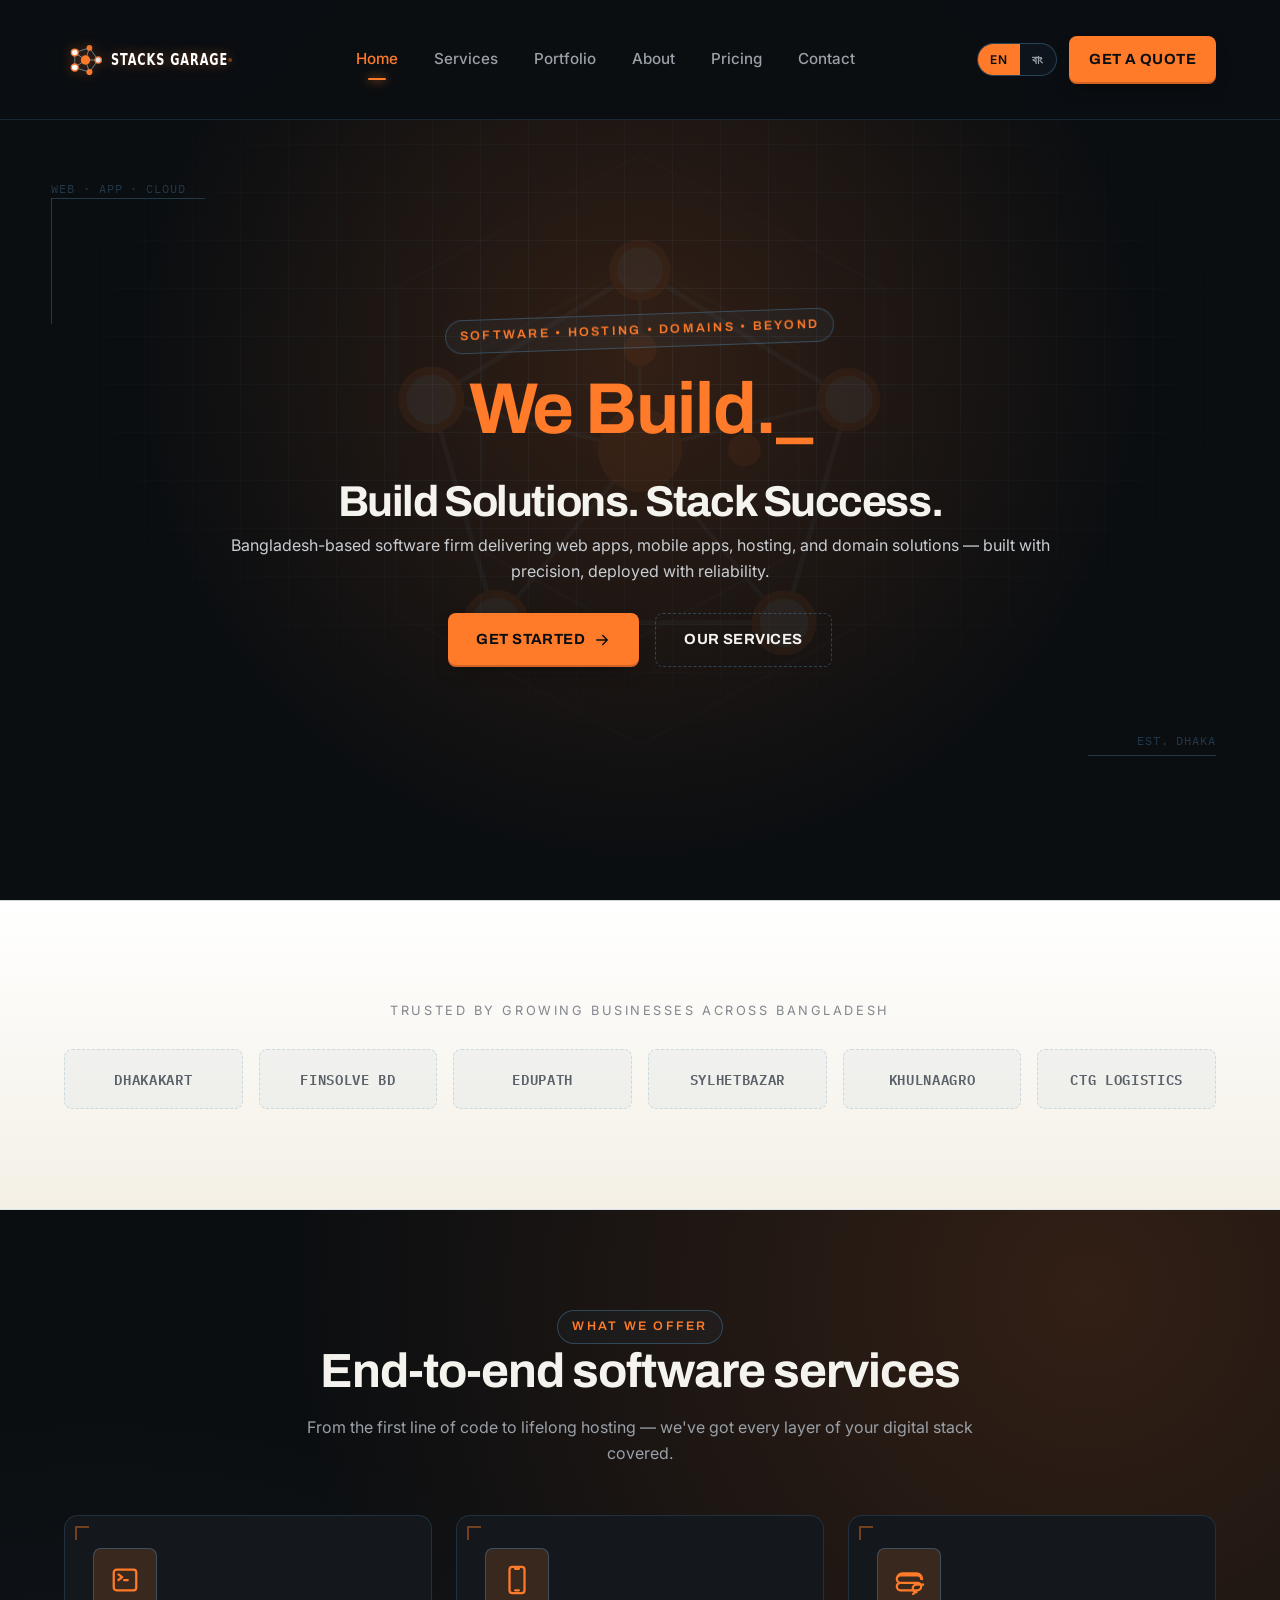
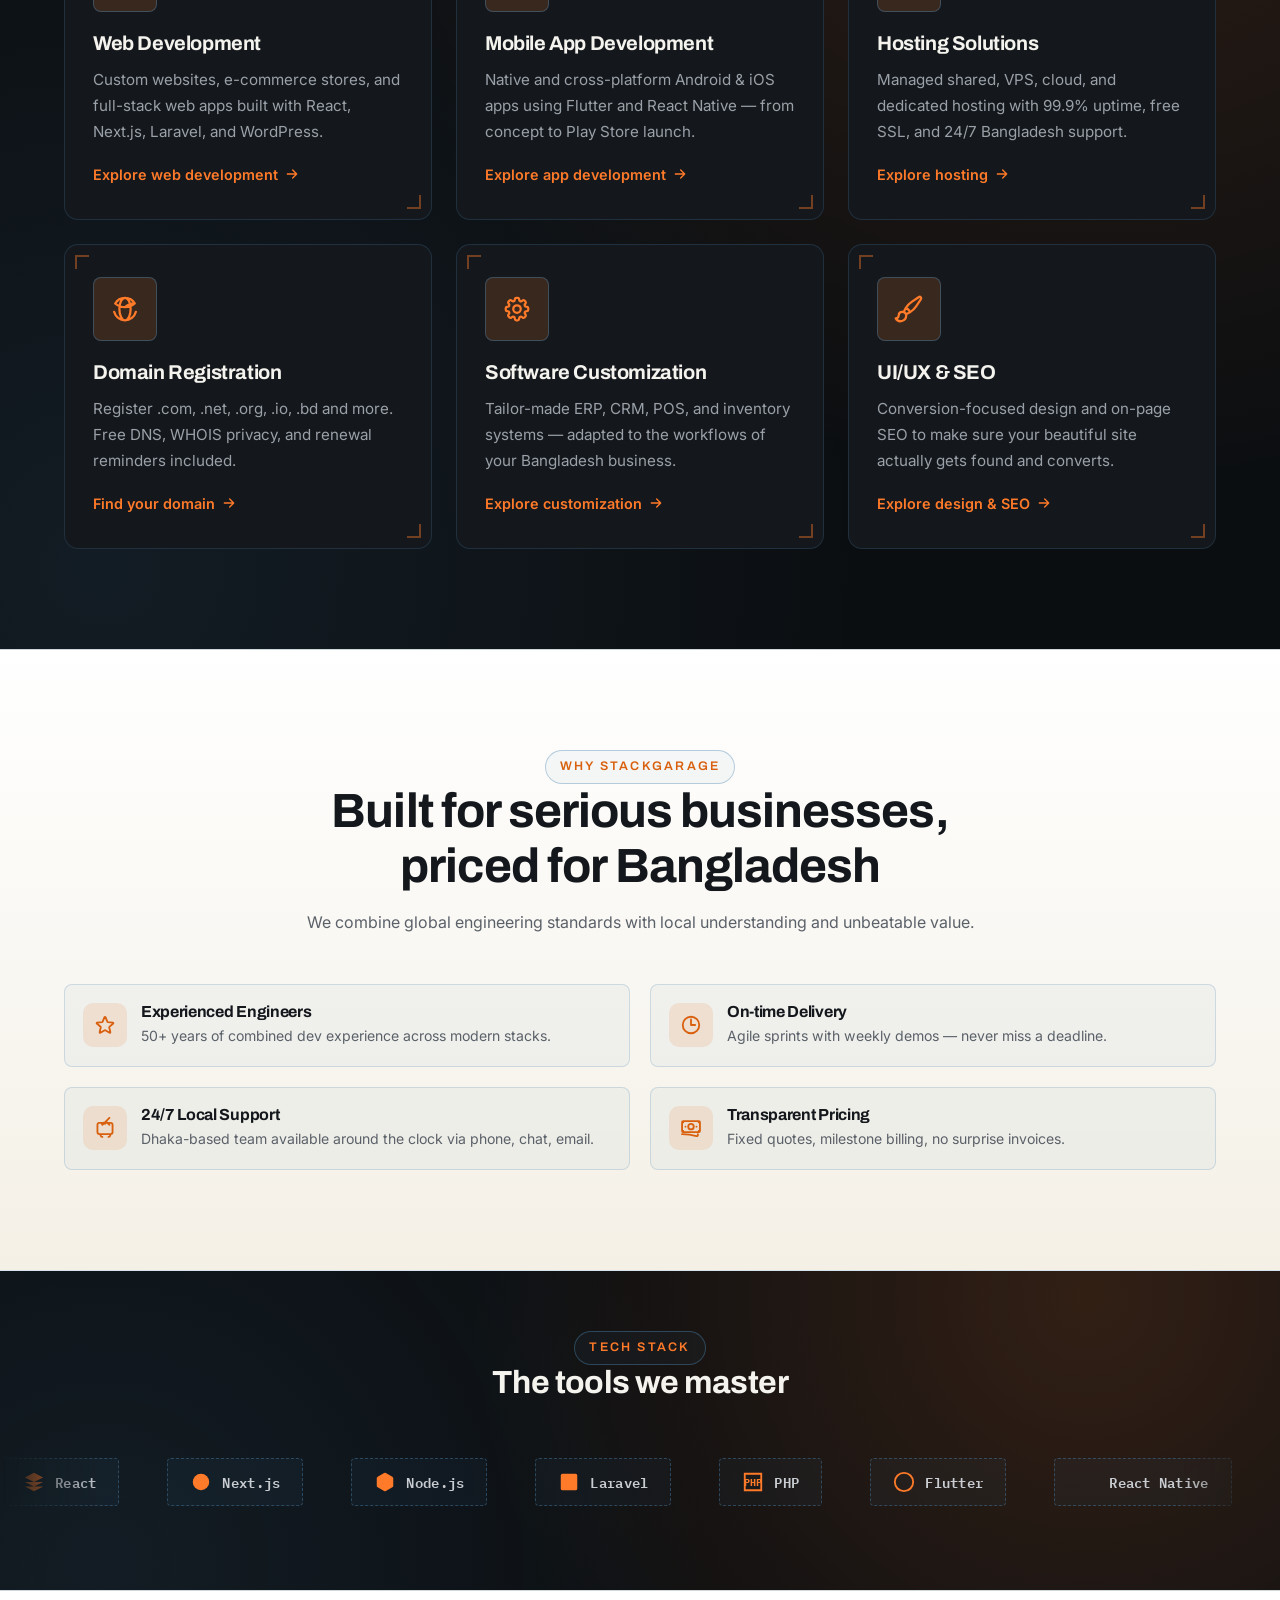
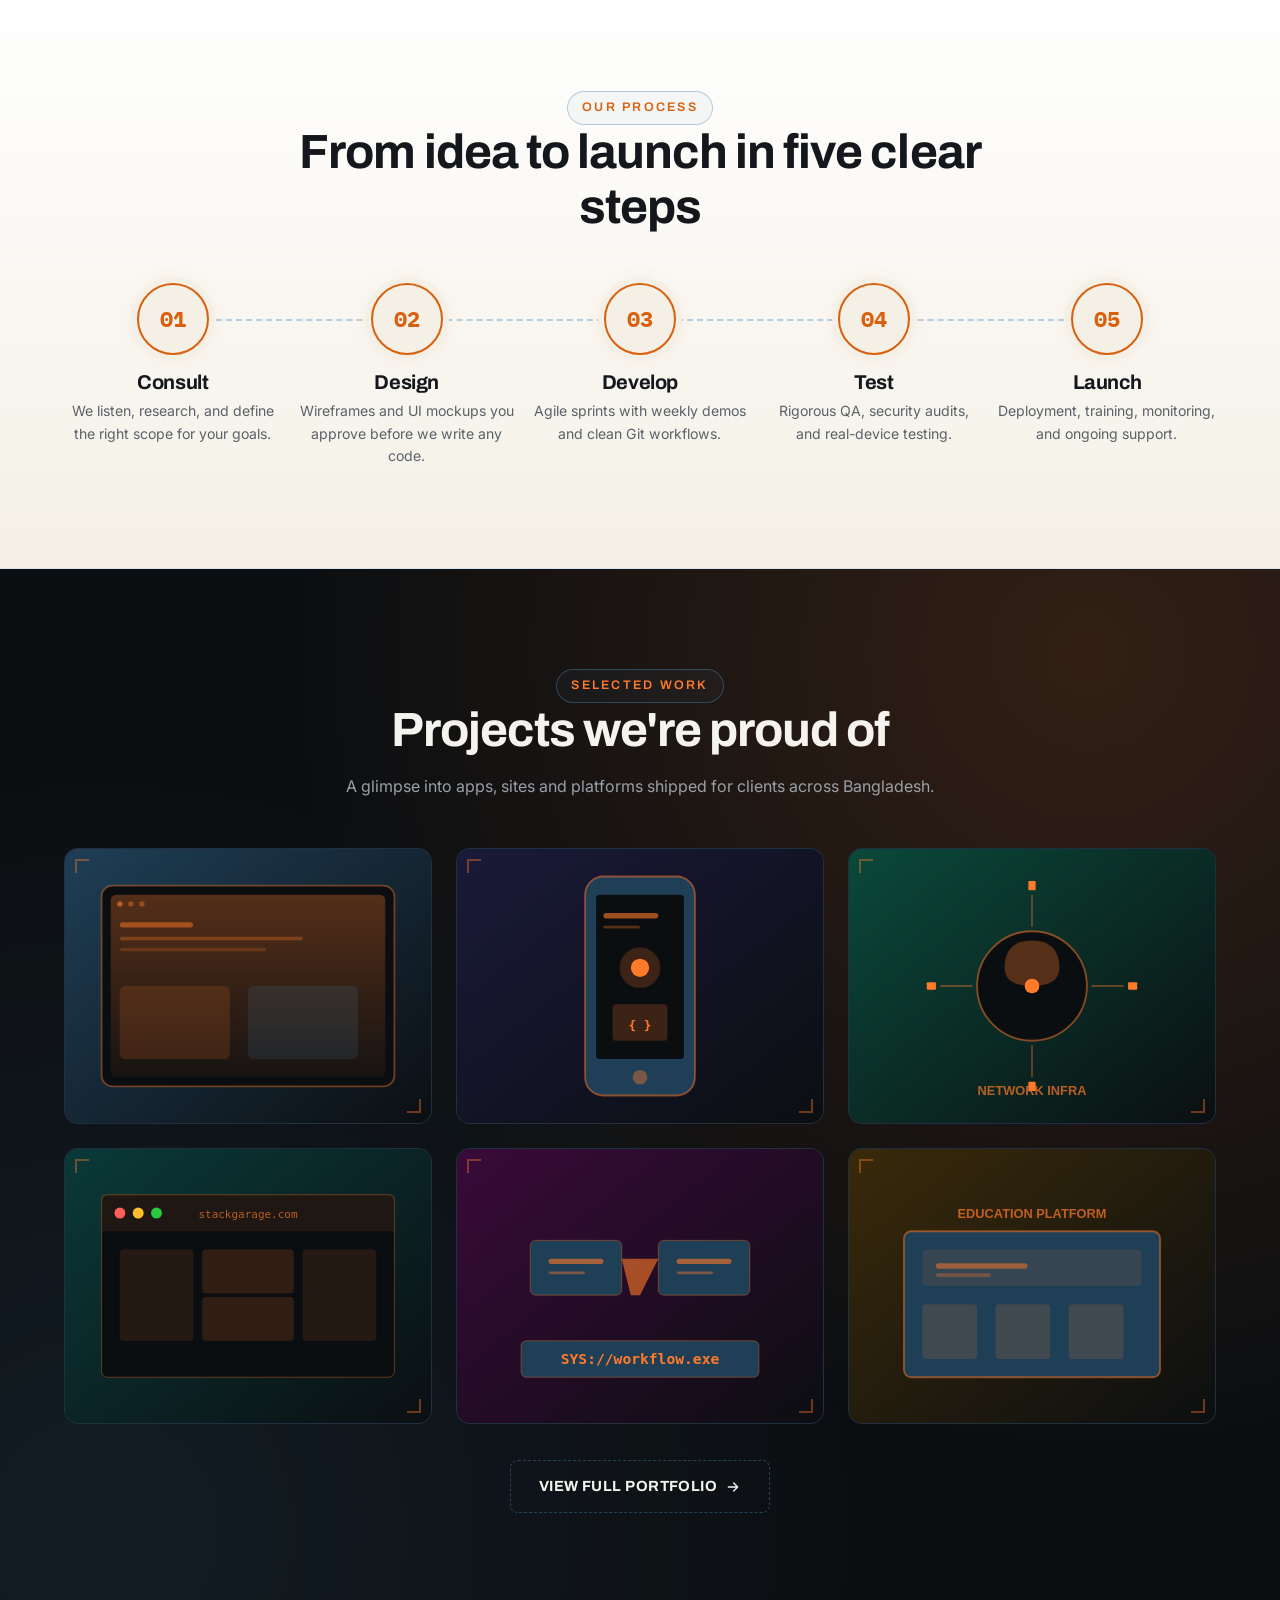
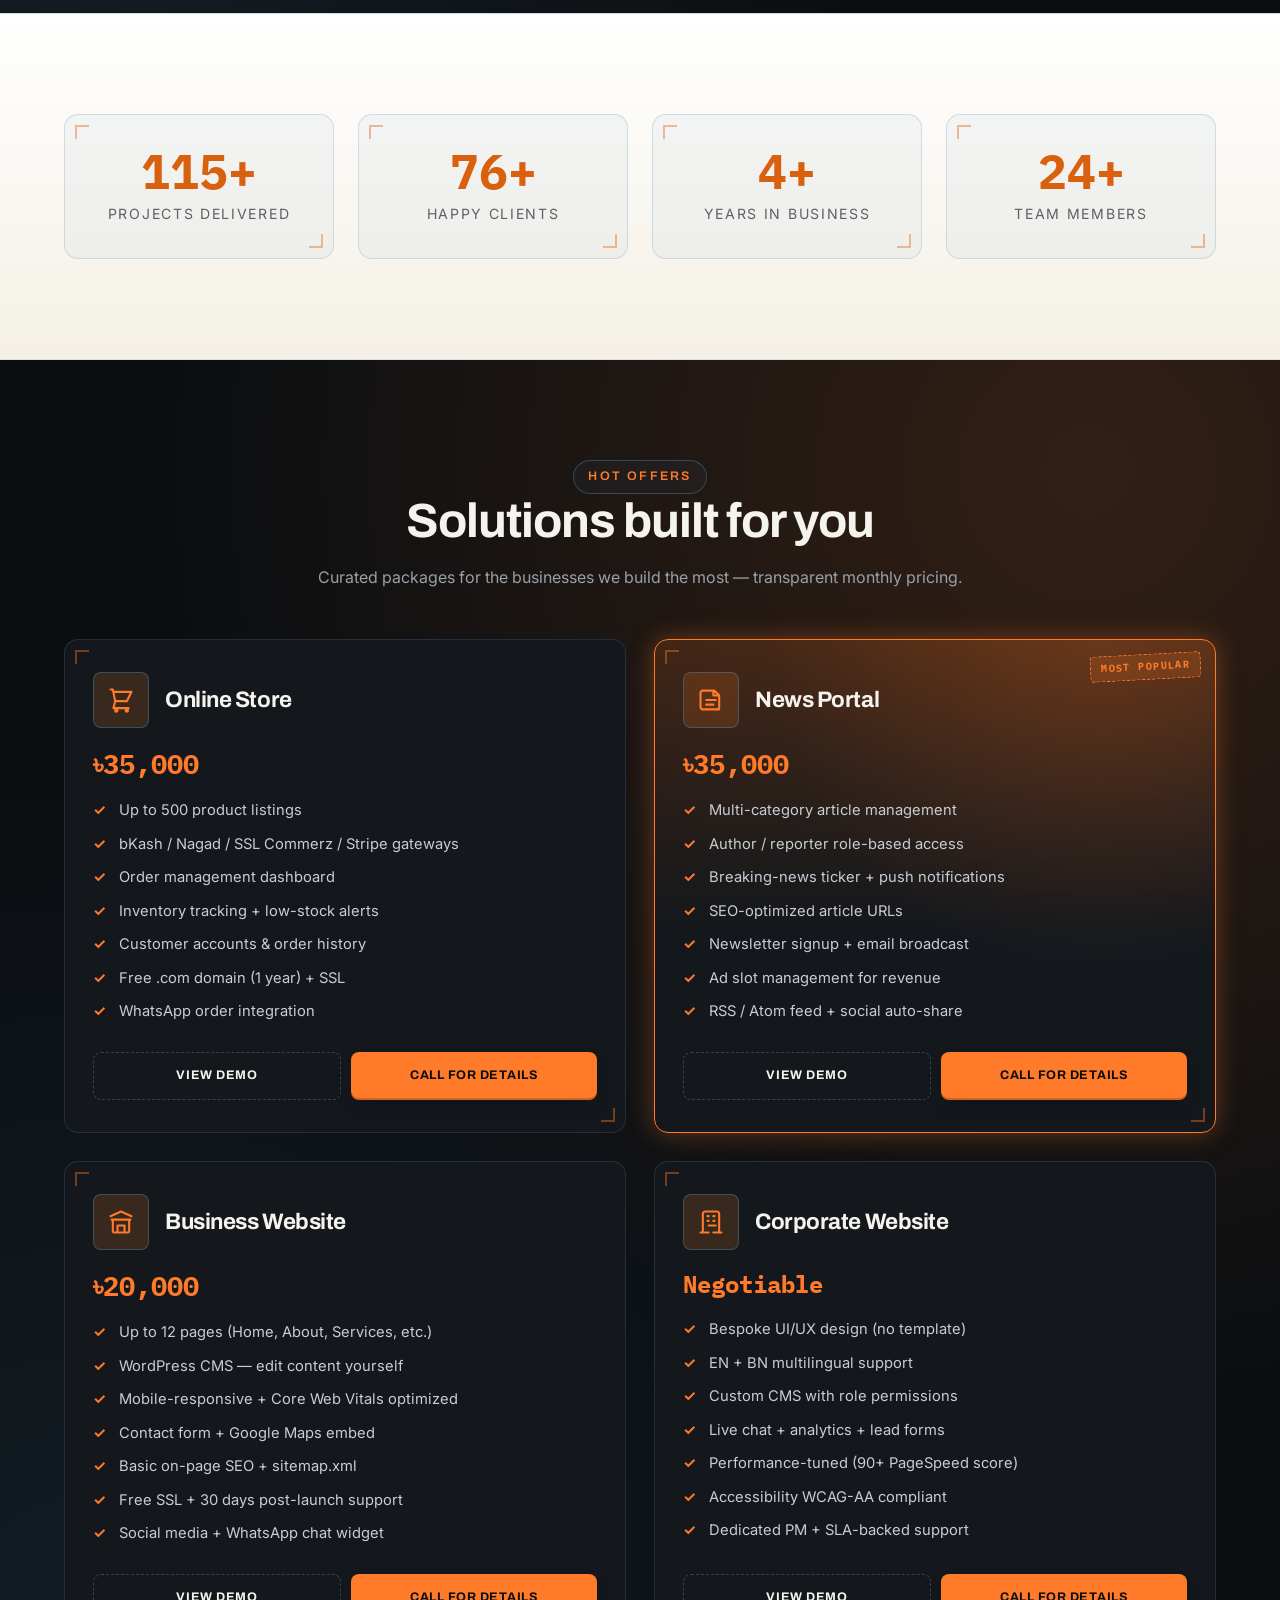
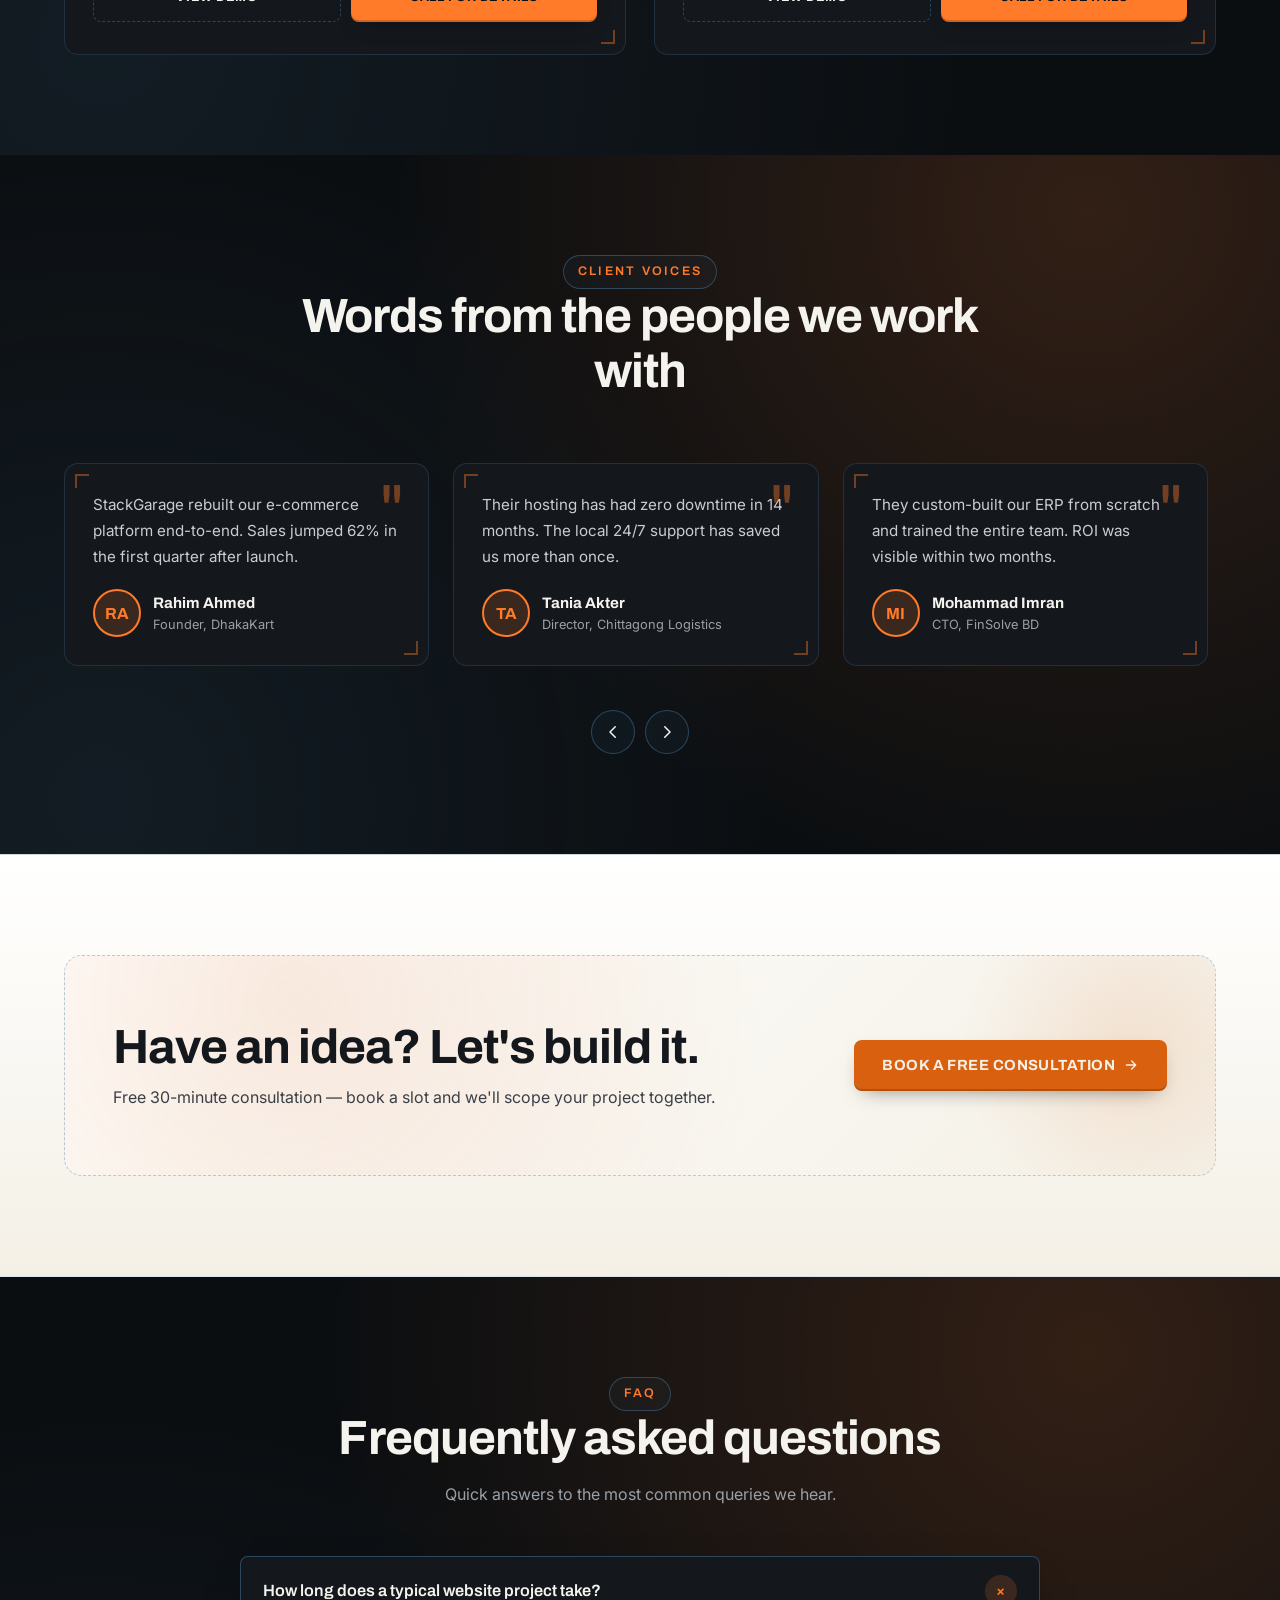
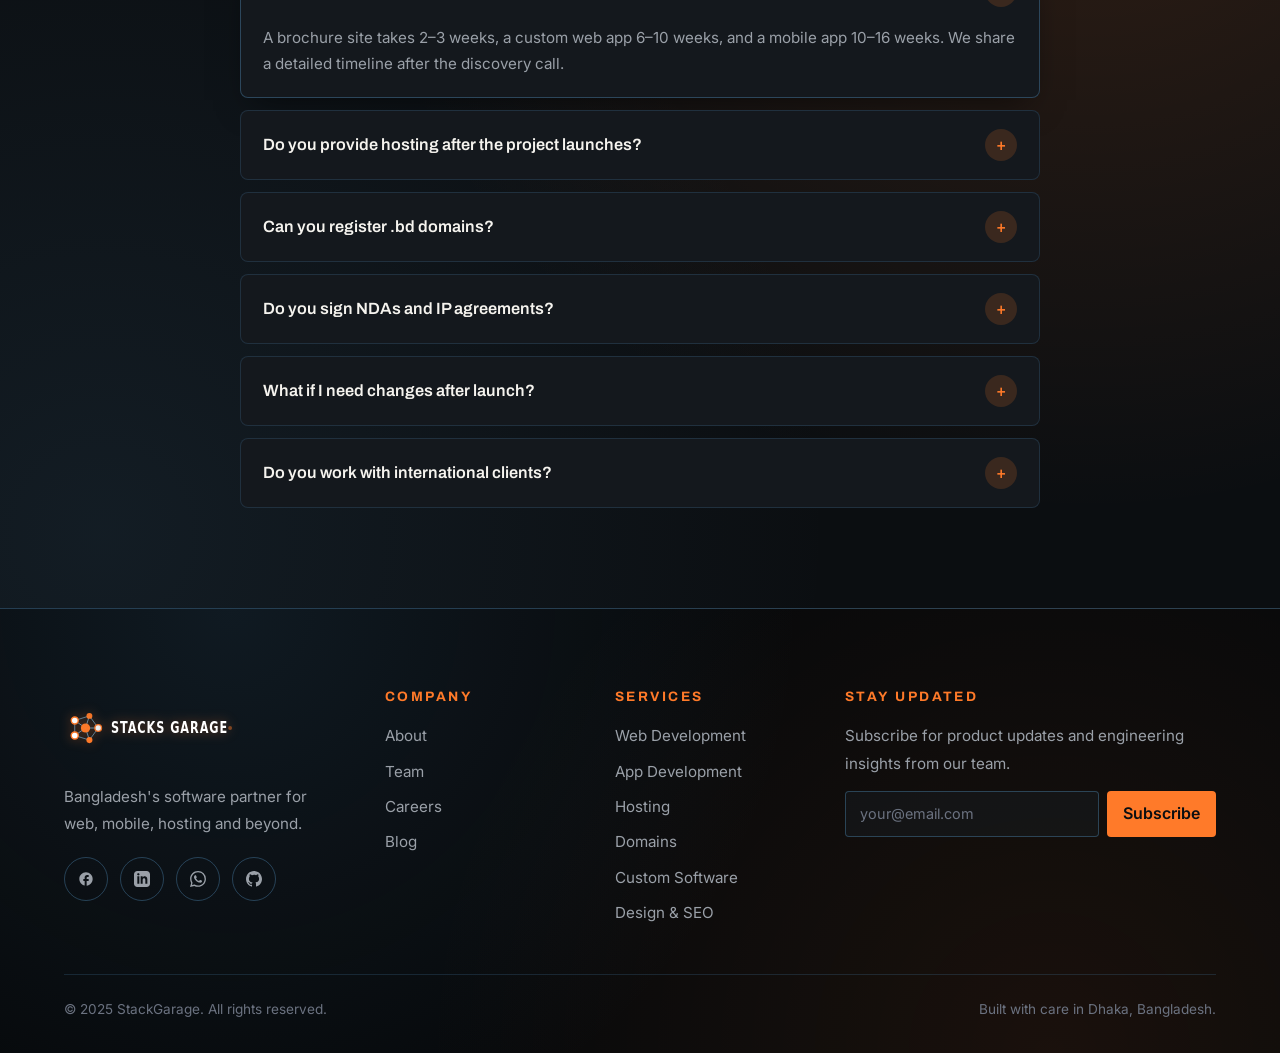
==== commit 890f3745: "Fine tune" ====
--- a/index.html
+++ b/index.html
@@ -447,7 +447,7 @@
           <ul class="offer-card__features" data-i18n-list-html="offers.online_store.features"></ul>
           <div class="offer-card__actions">
             <button class="btn btn--ghost" data-demo-open="online_store" data-i18n="offers.online_store.demo">View Demo</button>
-            <a href="tel:+8801700123456" class="btn btn--primary" data-i18n="offers.online_store.call">Call for Details</a>
+            <a href="tel:+8809611404046" class="btn btn--primary" data-i18n="offers.online_store.call">Call for Details</a>
           </div>
         </article>
 
@@ -464,7 +464,7 @@
           <ul class="offer-card__features" data-i18n-list-html="offers.news_portal.features"></ul>
           <div class="offer-card__actions">
             <button class="btn btn--ghost" data-demo-open="news_portal" data-i18n="offers.news_portal.demo">View Demo</button>
-            <a href="tel:+8801700123456" class="btn btn--primary" data-i18n="offers.news_portal.call">Call for Details</a>
+            <a href="tel:+8809611404046" class="btn btn--primary" data-i18n="offers.news_portal.call">Call for Details</a>
           </div>
         </article>
 
@@ -480,7 +480,7 @@
           <ul class="offer-card__features" data-i18n-list-html="offers.business_website.features"></ul>
           <div class="offer-card__actions">
             <button class="btn btn--ghost" data-demo-open="business_website" data-i18n="offers.business_website.demo">View Demo</button>
-            <a href="tel:+8801700123456" class="btn btn--primary" data-i18n="offers.business_website.call">Call for Details</a>
+            <a href="tel:+8809611404046" class="btn btn--primary" data-i18n="offers.business_website.call">Call for Details</a>
           </div>
         </article>
 
@@ -496,7 +496,7 @@
           <ul class="offer-card__features" data-i18n-list-html="offers.corporate_website.features"></ul>
           <div class="offer-card__actions">
             <button class="btn btn--ghost" data-demo-open="corporate_website" data-i18n="offers.corporate_website.demo">View Demo</button>
-            <a href="tel:+8801700123456" class="btn btn--primary" data-i18n="offers.corporate_website.call">Call for Details</a>
+            <a href="tel:+8809611404046" class="btn btn--primary" data-i18n="offers.corporate_website.call">Call for Details</a>
           </div>
         </article>
       </div>
@@ -504,10 +504,10 @@
   </section>
 
   <!-- Offer data (used by js/demo-modal.js — JSON, hidden from view) -->
-  <script type="application/json" data-offer-data="online_store">{"title":"Online Store — Demo","subtitle":"Product grid, cart, checkout flow","callHref":"tel:+8801700123456","images":["assets/img/offers/online-store-1.svg","assets/img/offers/online-store-2.svg","assets/img/offers/online-store-3.svg"]}</script>
-  <script type="application/json" data-offer-data="news_portal">{"title":"News Portal — Demo","subtitle":"Headlines, article page, breaking-news ticker","callHref":"tel:+8801700123456","images":["assets/img/offers/news-portal-1.svg","assets/img/offers/news-portal-2.svg","assets/img/offers/news-portal-3.svg"]}</script>
-  <script type="application/json" data-offer-data="business_website">{"title":"Business Website — Demo","subtitle":"Landing, services, contact page","callHref":"tel:+8801700123456","images":["assets/img/offers/business-website-1.svg","assets/img/offers/business-website-2.svg","assets/img/offers/business-website-3.svg"]}</script>
-  <script type="application/json" data-offer-data="corporate_website">{"title":"Corporate Website — Demo","subtitle":"Bespoke hero, multilingual, admin dashboard","callHref":"tel:+8801700123456","images":["assets/img/offers/corporate-website-1.svg","assets/img/offers/corporate-website-2.svg","assets/img/offers/corporate-website-3.svg"]}</script>
+  <script type="application/json" data-offer-data="online_store">{"title":"Online Store — Demo","subtitle":"Product grid, cart, checkout flow","callHref":"tel:+8809611404046","images":["assets/img/offers/online-store-1.svg","assets/img/offers/online-store-2.svg","assets/img/offers/online-store-3.svg"]}</script>
+  <script type="application/json" data-offer-data="news_portal">{"title":"News Portal — Demo","subtitle":"Headlines, article page, breaking-news ticker","callHref":"tel:+8809611404046","images":["assets/img/offers/news-portal-1.svg","assets/img/offers/news-portal-2.svg","assets/img/offers/news-portal-3.svg"]}</script>
+  <script type="application/json" data-offer-data="business_website">{"title":"Business Website — Demo","subtitle":"Landing, services, contact page","callHref":"tel:+8809611404046","images":["assets/img/offers/business-website-1.svg","assets/img/offers/business-website-2.svg","assets/img/offers/business-website-3.svg"]}</script>
+  <script type="application/json" data-offer-data="corporate_website">{"title":"Corporate Website — Demo","subtitle":"Bespoke hero, multilingual, admin dashboard","callHref":"tel:+8809611404046","images":["assets/img/offers/corporate-website-1.svg","assets/img/offers/corporate-website-2.svg","assets/img/offers/corporate-website-3.svg"]}</script>
 
   <!-- ============== TESTIMONIALS ============== -->
   <section class="section section--dark" aria-label="Testimonials">
@@ -663,7 +663,7 @@
           <div class="footer__socials">
             <a href="#" aria-label="Facebook"><svg width="16" height="16" viewBox="0 0 24 24" fill="currentColor"><path d="M22 12c0-5.52-4.48-10-10-10S2 6.48 2 12c0 4.84 3.44 8.87 8 9.8V15H8v-3h2V9.5C10 7.57 11.57 6 13.5 6H16v3h-2c-.55 0-1 .45-1 1v2h3v3h-3v6.95c5.05-.5 9-4.76 9-9.95z"/></svg></a>
             <a href="#" aria-label="LinkedIn"><svg width="16" height="16" viewBox="0 0 24 24" fill="currentColor"><path d="M19 0h-14c-2.761 0-5 2.239-5 5v14c0 2.761 2.239 5 5 5h14c2.762 0 5-2.239 5-5v-14c0-2.761-2.238-5-5-5zm-11 19h-3v-11h3v11zm-1.5-12.268c-.966 0-1.75-.79-1.75-1.764s.784-1.764 1.75-1.764 1.75.79 1.75 1.764-.783 1.764-1.75 1.764zm13.5 12.268h-3v-5.604c0-3.368-4-3.113-4 0v5.604h-3v-11h3v1.765c1.396-2.586 7-2.777 7 2.476v6.759z"/></svg></a>
-            <a href="https://wa.me/8801700123456" target="_blank" rel="noopener" aria-label="WhatsApp support"><svg width="16" height="16" viewBox="0 0 24 24" fill="currentColor"><path d="M17.472 14.382c-.297-.149-1.758-.867-2.03-.967-.273-.099-.471-.148-.67.15-.197.297-.767.966-.94 1.164-.173.199-.347.223-.644.075-.297-.15-1.255-.463-2.39-1.475-.883-.788-1.48-1.761-1.653-2.059-.173-.297-.018-.458.13-.606.134-.133.298-.347.446-.52.149-.174.198-.298.298-.497.099-.198.05-.371-.025-.52-.075-.149-.669-1.612-.916-2.207-.242-.579-.487-.5-.669-.51-.173-.008-.371-.01-.57-.01-.198 0-.52.074-.792.372-.272.297-1.04 1.016-1.04 2.479 0 1.462 1.065 2.875 1.213 3.074.149.198 2.096 3.2 5.077 4.487.709.306 1.262.489 1.694.625.712.227 1.36.195 1.871.118.571-.085 1.758-.719 2.006-1.413.248-.694.248-1.289.173-1.413-.074-.124-.272-.198-.57-.347m-5.421 7.403h-.004a9.87 9.87 0 01-5.031-1.378l-.361-.214-3.741.982.998-3.648-.235-.374a9.86 9.86 0 01-1.51-5.26c.001-5.45 4.436-9.884 9.888-9.884 2.64 0 5.122 1.03 6.988 2.898a9.825 9.825 0 012.893 6.994c-.003 5.45-4.437 9.884-9.885 9.884m8.413-18.297A11.815 11.815 0 0012.05 0C5.495 0 .16 5.335.157 11.892c0 2.096.547 4.142 1.588 5.945L.057 24l6.305-1.654a11.882 11.882 0 005.683 1.448h.005c6.554 0 11.89-5.335 11.893-11.893a11.821 11.821 0 00-3.48-8.413Z"/></svg></a>
+            <a href="https://wa.me/8801713395672" target="_blank" rel="noopener" aria-label="WhatsApp support"><svg width="16" height="16" viewBox="0 0 24 24" fill="currentColor"><path d="M17.472 14.382c-.297-.149-1.758-.867-2.03-.967-.273-.099-.471-.148-.67.15-.197.297-.767.966-.94 1.164-.173.199-.347.223-.644.075-.297-.15-1.255-.463-2.39-1.475-.883-.788-1.48-1.761-1.653-2.059-.173-.297-.018-.458.13-.606.134-.133.298-.347.446-.52.149-.174.198-.298.298-.497.099-.198.05-.371-.025-.52-.075-.149-.669-1.612-.916-2.207-.242-.579-.487-.5-.669-.51-.173-.008-.371-.01-.57-.01-.198 0-.52.074-.792.372-.272.297-1.04 1.016-1.04 2.479 0 1.462 1.065 2.875 1.213 3.074.149.198 2.096 3.2 5.077 4.487.709.306 1.262.489 1.694.625.712.227 1.36.195 1.871.118.571-.085 1.758-.719 2.006-1.413.248-.694.248-1.289.173-1.413-.074-.124-.272-.198-.57-.347m-5.421 7.403h-.004a9.87 9.87 0 01-5.031-1.378l-.361-.214-3.741.982.998-3.648-.235-.374a9.86 9.86 0 01-1.51-5.26c.001-5.45 4.436-9.884 9.888-9.884 2.64 0 5.122 1.03 6.988 2.898a9.825 9.825 0 012.893 6.994c-.003 5.45-4.437 9.884-9.885 9.884m8.413-18.297A11.815 11.815 0 0012.05 0C5.495 0 .16 5.335.157 11.892c0 2.096.547 4.142 1.588 5.945L.057 24l6.305-1.654a11.882 11.882 0 005.683 1.448h.005c6.554 0 11.89-5.335 11.893-11.893a11.821 11.821 0 00-3.48-8.413Z"/></svg></a>
             <a href="#" aria-label="GitHub"><svg width="16" height="16" viewBox="0 0 24 24" fill="currentColor"><path d="M12 0c-6.626 0-12 5.373-12 12 0 5.302 3.438 9.8 8.207 11.387.599.111.793-.261.793-.577v-2.234c-3.338.726-4.033-1.416-4.033-1.416-.546-1.387-1.333-1.756-1.333-1.756-1.089-.745.083-.729.083-.729 1.205.084 1.839 1.237 1.839 1.237 1.07 1.834 2.807 1.304 3.492.997.107-.775.418-1.305.762-1.604-2.665-.305-5.467-1.334-5.467-5.931 0-1.311.469-2.381 1.236-3.221-.124-.303-.535-1.524.117-3.176 0 0 1.008-.322 3.301 1.23A11.509 11.509 0 0112 5.803c1.02.005 2.047.138 3.006.404 2.291-1.552 3.297-1.23 3.297-1.23.653 1.653.242 2.874.118 3.176.77.84 1.235 1.911 1.235 3.221 0 4.609-2.807 5.624-5.479 5.921.43.372.823 1.102.823 2.222v3.293c0 .319.192.694.801.576 4.765-1.589 8.199-6.086 8.199-11.386 0-6.627-5.373-12-12-12z"/></svg></a>
           </div>
         </div>
@@ -728,7 +728,7 @@
       </div>
       <div class="demo-modal__foot">
         <div class="demo-modal__hint">Have questions? <b>Call us directly</b> — no form needed.</div>
-        <a class="btn btn--primary" data-demo-call href="tel:+8801700123456">Call +880 1700-123456</a>
+        <a class="btn btn--primary" data-demo-call href="tel:+8809611404046">Call +880 9611-404046</a>
       </div>
     </div>
   </div>
--- a/css/components.css
+++ b/css/components.css
@@ -516,30 +516,53 @@
    ============================================================ */
 .team {
   display: grid;
-  grid-template-columns: repeat(4, 1fr);
+  grid-template-columns: repeat(3, 1fr);
   gap: 24px;
 }
 .team__card {
+  display: flex;
+  flex-direction: column;
+  align-items: center;
   text-align: center;
-  padding: 28px 20px;
+  padding: 32px 20px;
   border-radius: var(--radius-lg);
 }
 .team__card:hover { transform: translateY(-4px); border-color: var(--accent); }
 .team__avatar {
-  width: 96px; height: 96px;
-  margin: 0 auto 16px;
+  width: 112px; height: 112px;
+  margin: 0 auto 18px;
   border-radius: 50%;
   background: var(--accent-soft);
   border: 2px solid var(--accent);
   display: inline-flex; align-items: center; justify-content: center;
+  overflow: hidden;
   color: var(--accent);
   font-family: var(--font-display);
   font-size: 1.8rem;
   font-weight: 700;
-}
-.team__name { font-family: var(--font-display); font-weight: 700; margin-bottom: 4px; }
+  flex-shrink: 0;
+}
+.team__avatar img { width: 100%; height: 100%; object-fit: cover; display: block; }
+.team__name {
+  font-family: var(--font-display);
+  font-weight: 700;
+  line-height: 1.3;
+  display: flex;
+  align-items: center;
+  justify-content: center;
+  min-height: 2.6em;
+  margin-bottom: 4px;
+}
 .team__role { font-size: 0.85rem; color: var(--accent); letter-spacing: 0.1em; text-transform: uppercase; }
-.team__socials { display: flex; gap: 10px; justify-content: center; margin-top: 14px; }
+.team__phone {
+  display: inline-block;
+  font-family: var(--font-mono);
+  font-size: 0.82rem;
+  color: var(--text-muted);
+  margin-top: 8px;
+}
+.team__phone:hover { color: var(--accent); }
+.team__socials { display: flex; gap: 10px; justify-content: center; margin-top: auto; padding-top: 14px; }
 .team__socials a {
   width: 44px; height: 44px;
   display: inline-flex; align-items: center; justify-content: center;
@@ -697,6 +720,7 @@
   display: grid;
   grid-template-columns: 1fr 1fr;
   gap: 18px;
+  align-items: end;
 }
 .form__field label {
   display: block;
@@ -843,6 +867,7 @@
   margin-bottom: 2px;
 }
 .contact-info__text { font-size: 0.88rem; color: var(--text-muted); }
+.contact-info__text a:hover { color: var(--accent); }
 
 /* ============================================================
    Toast
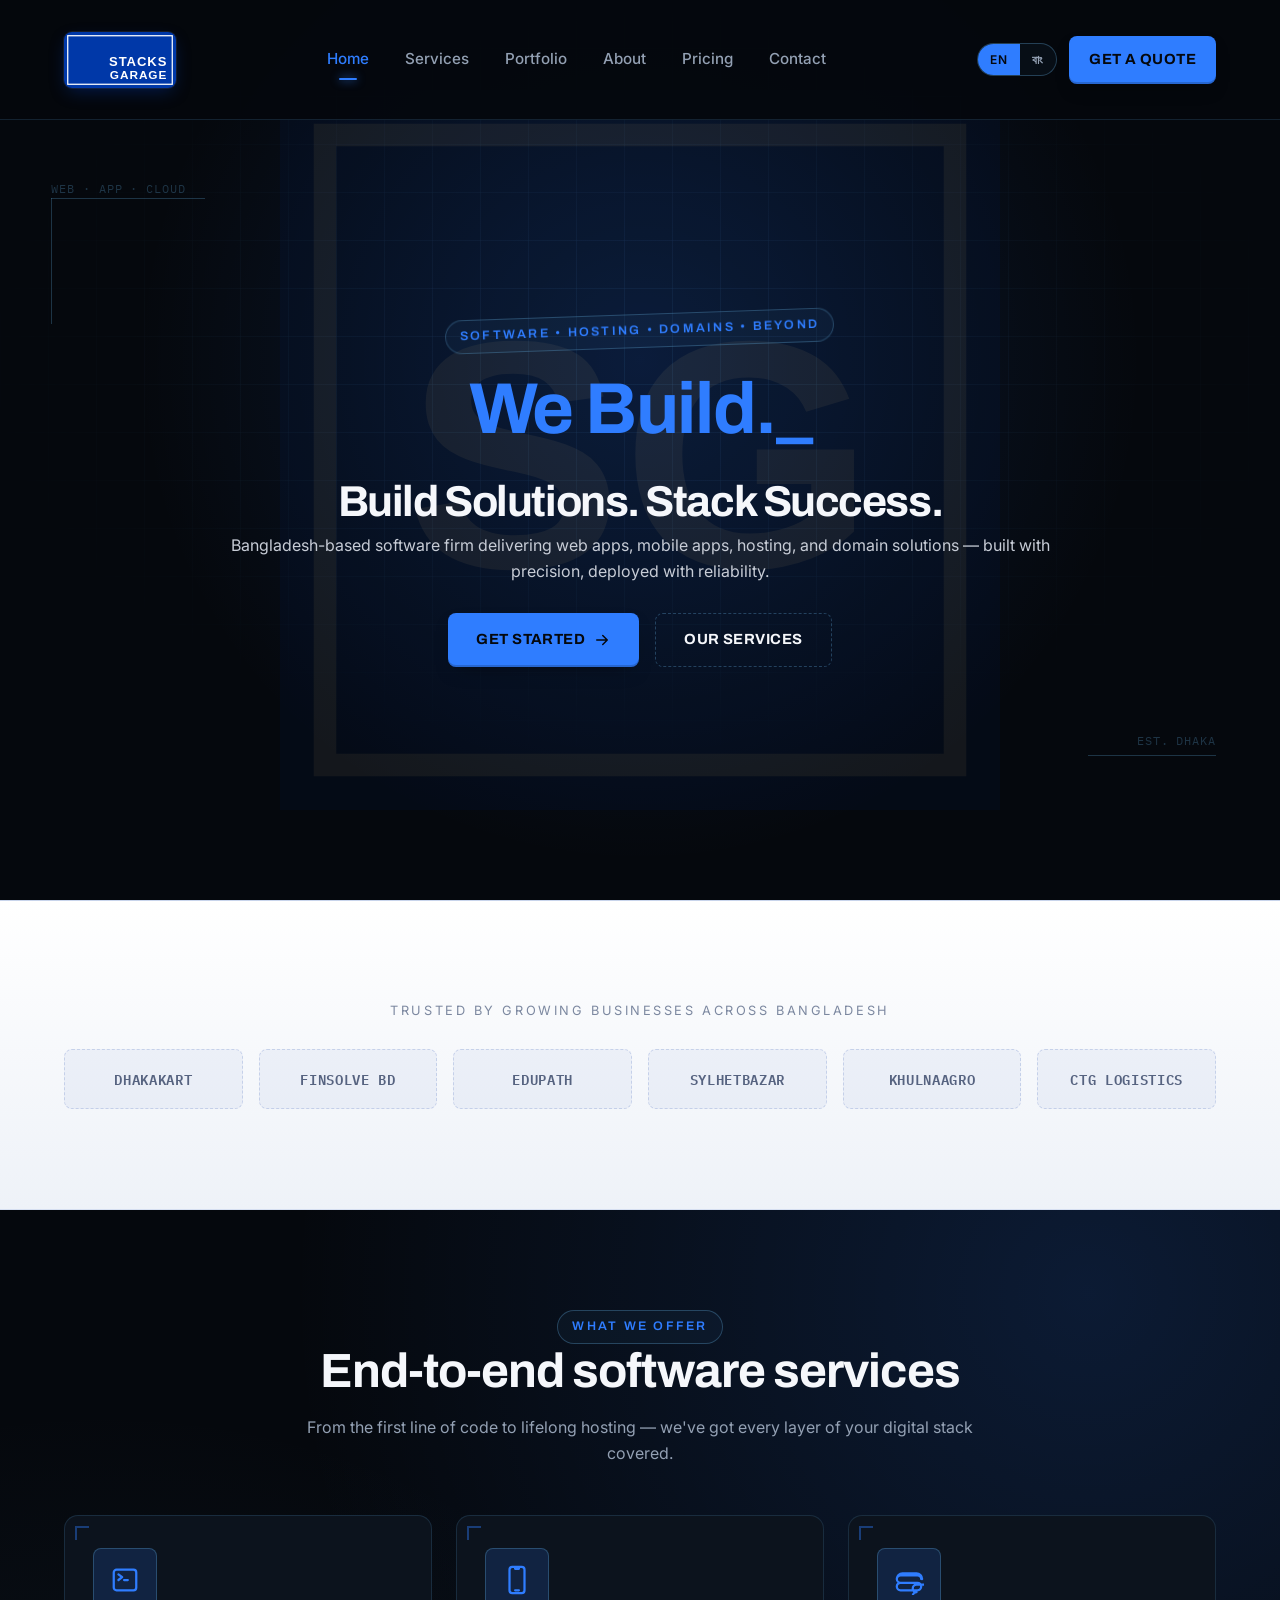
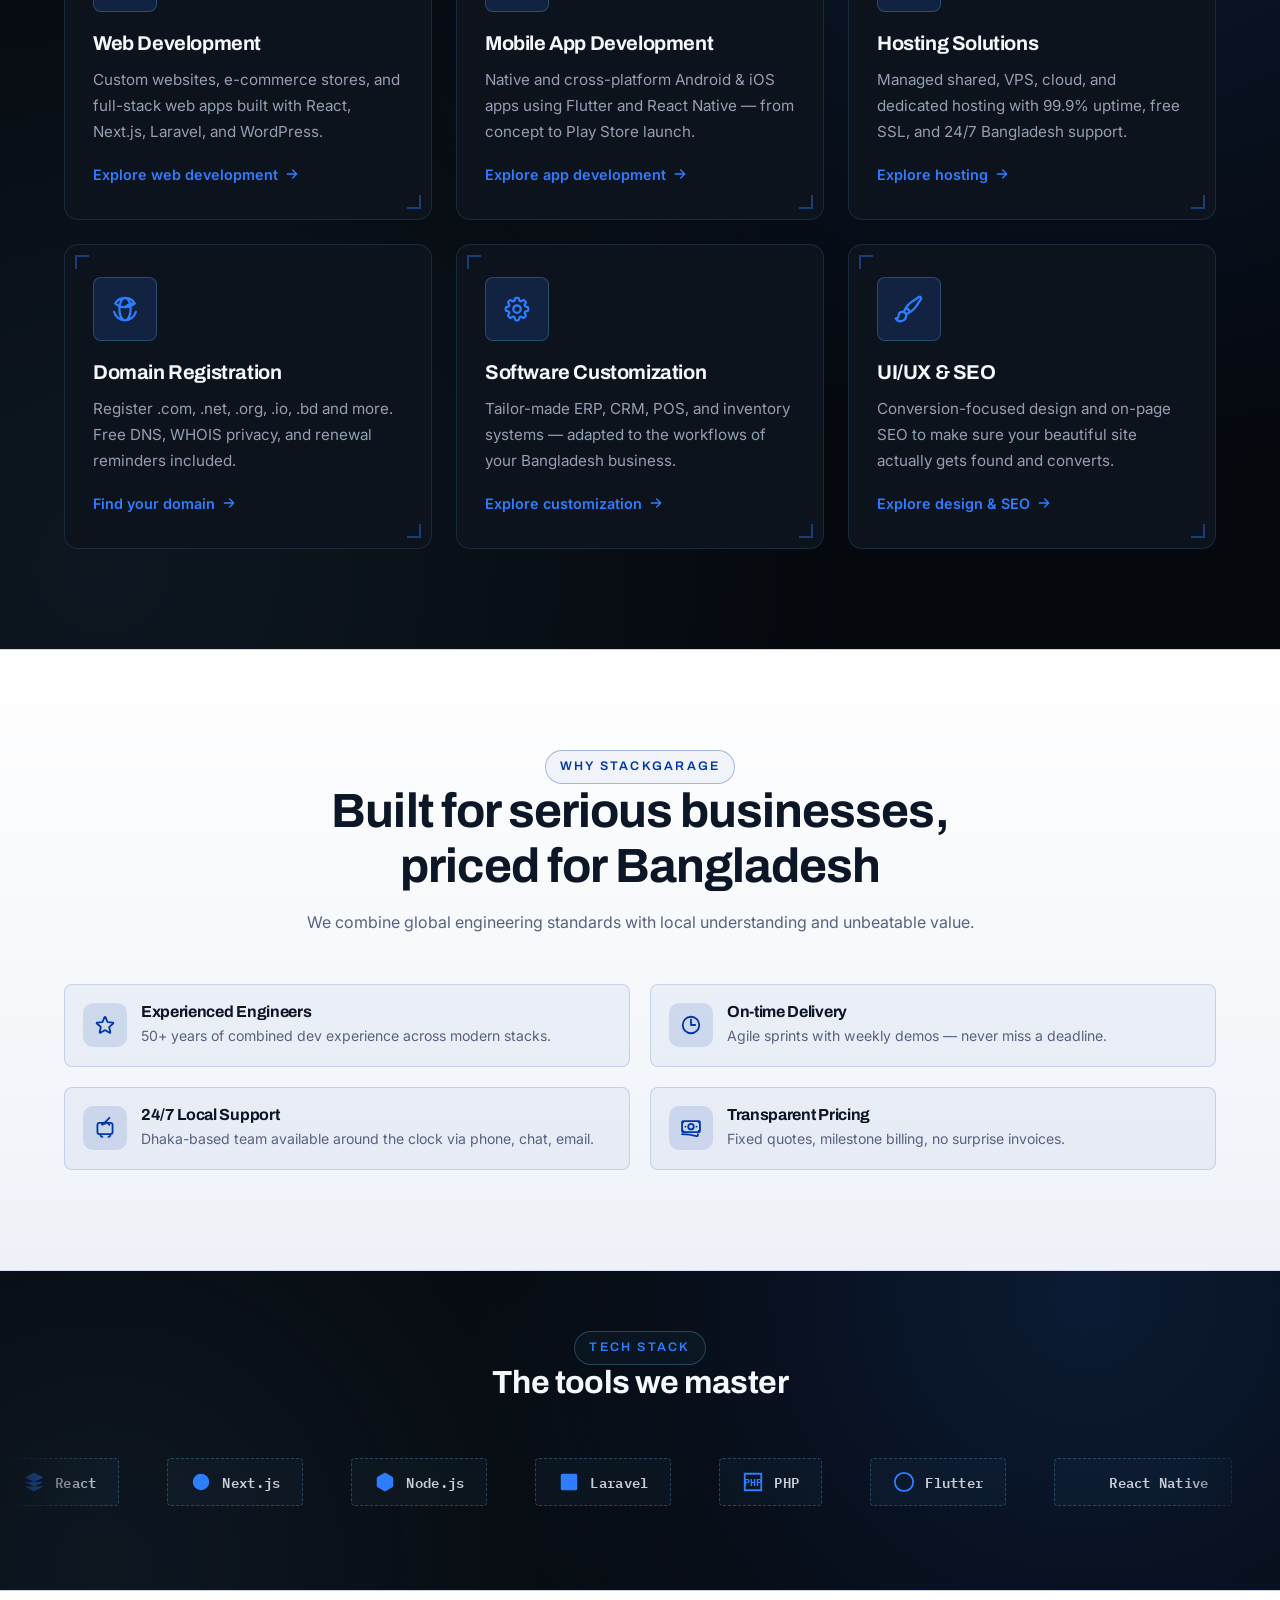
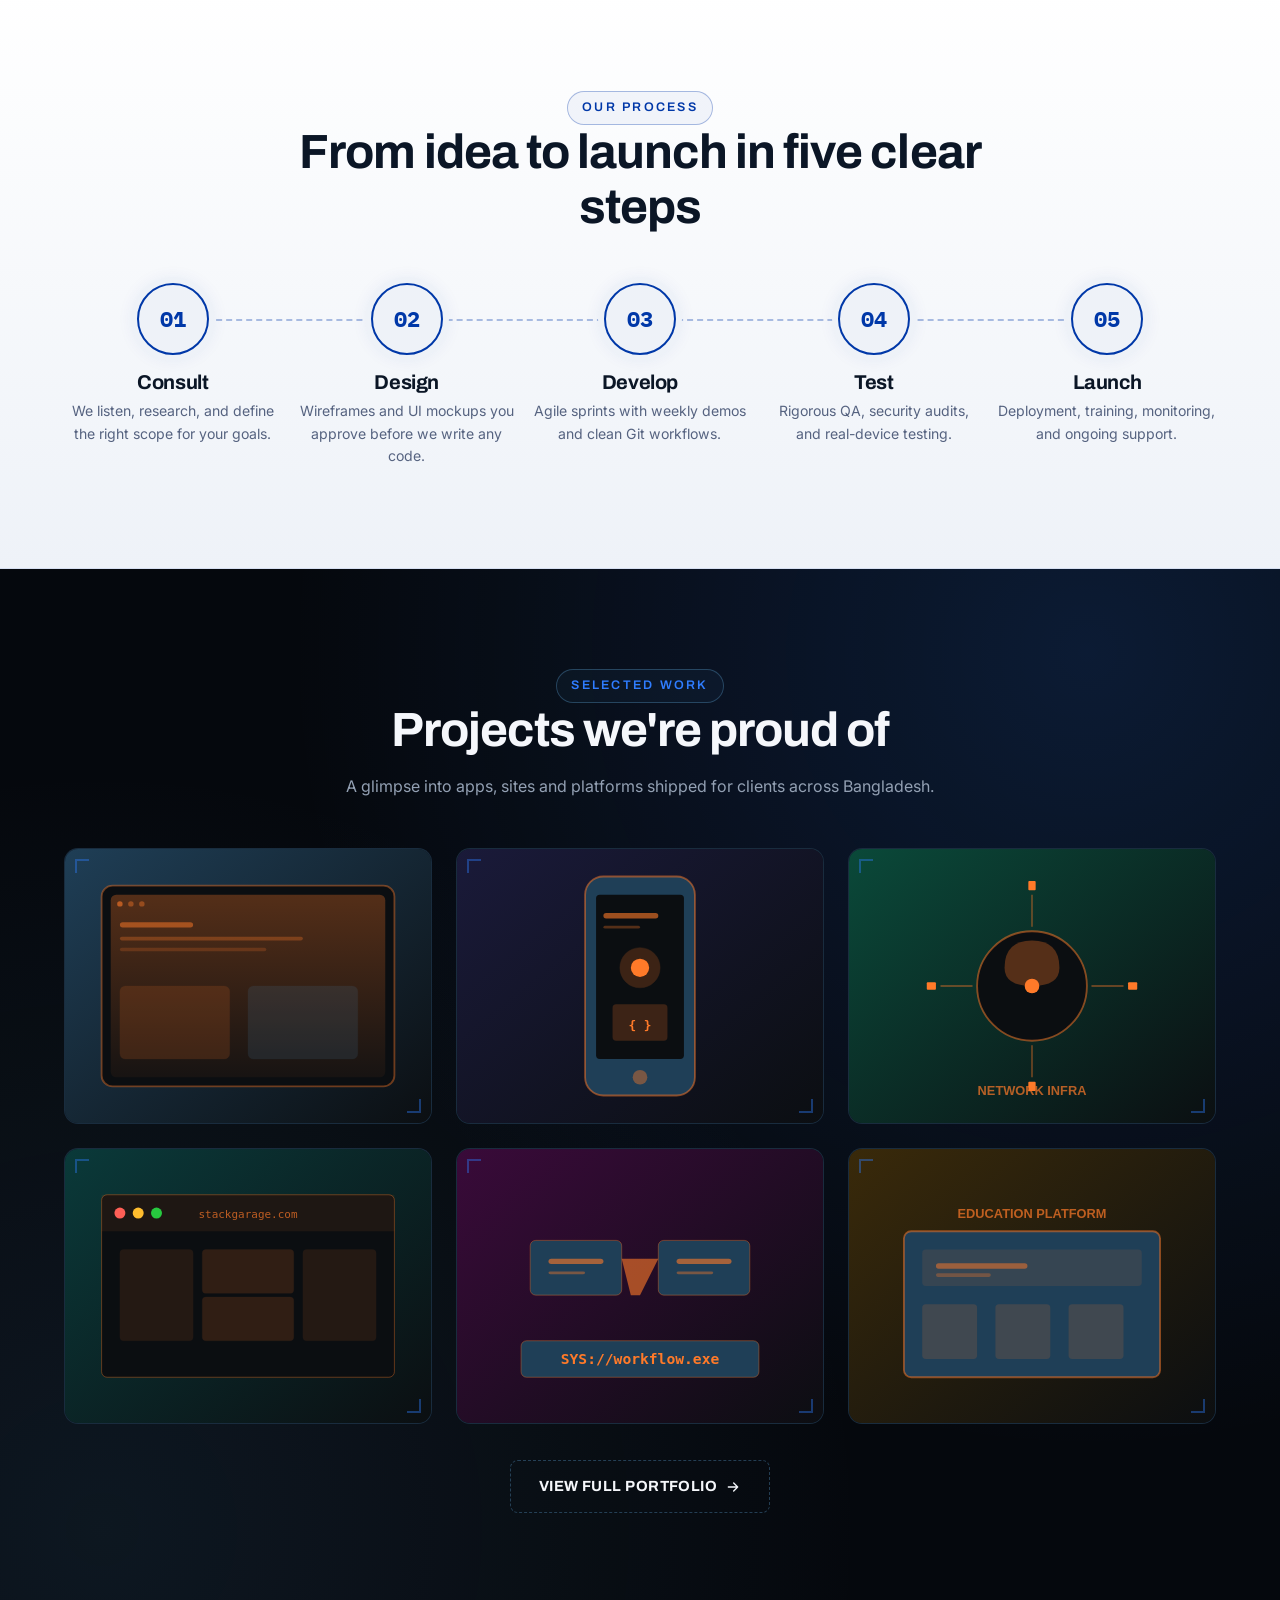
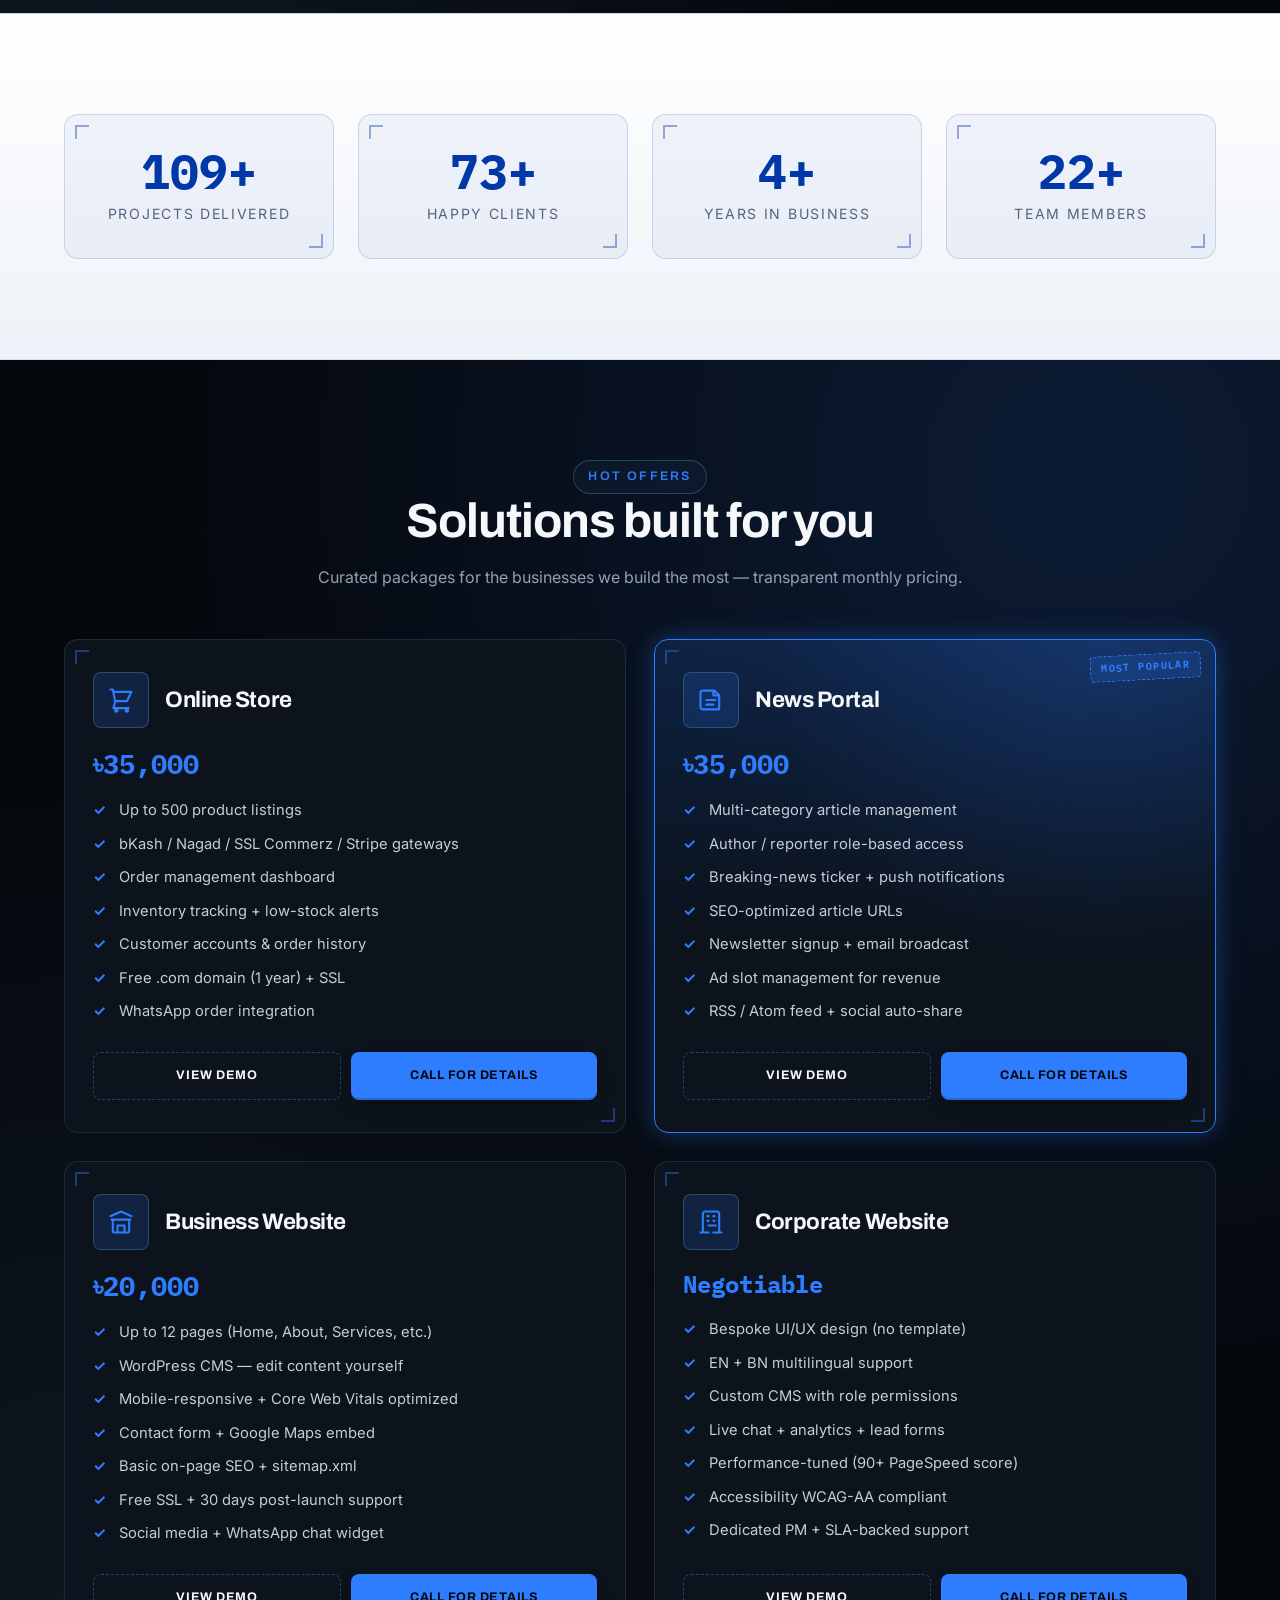
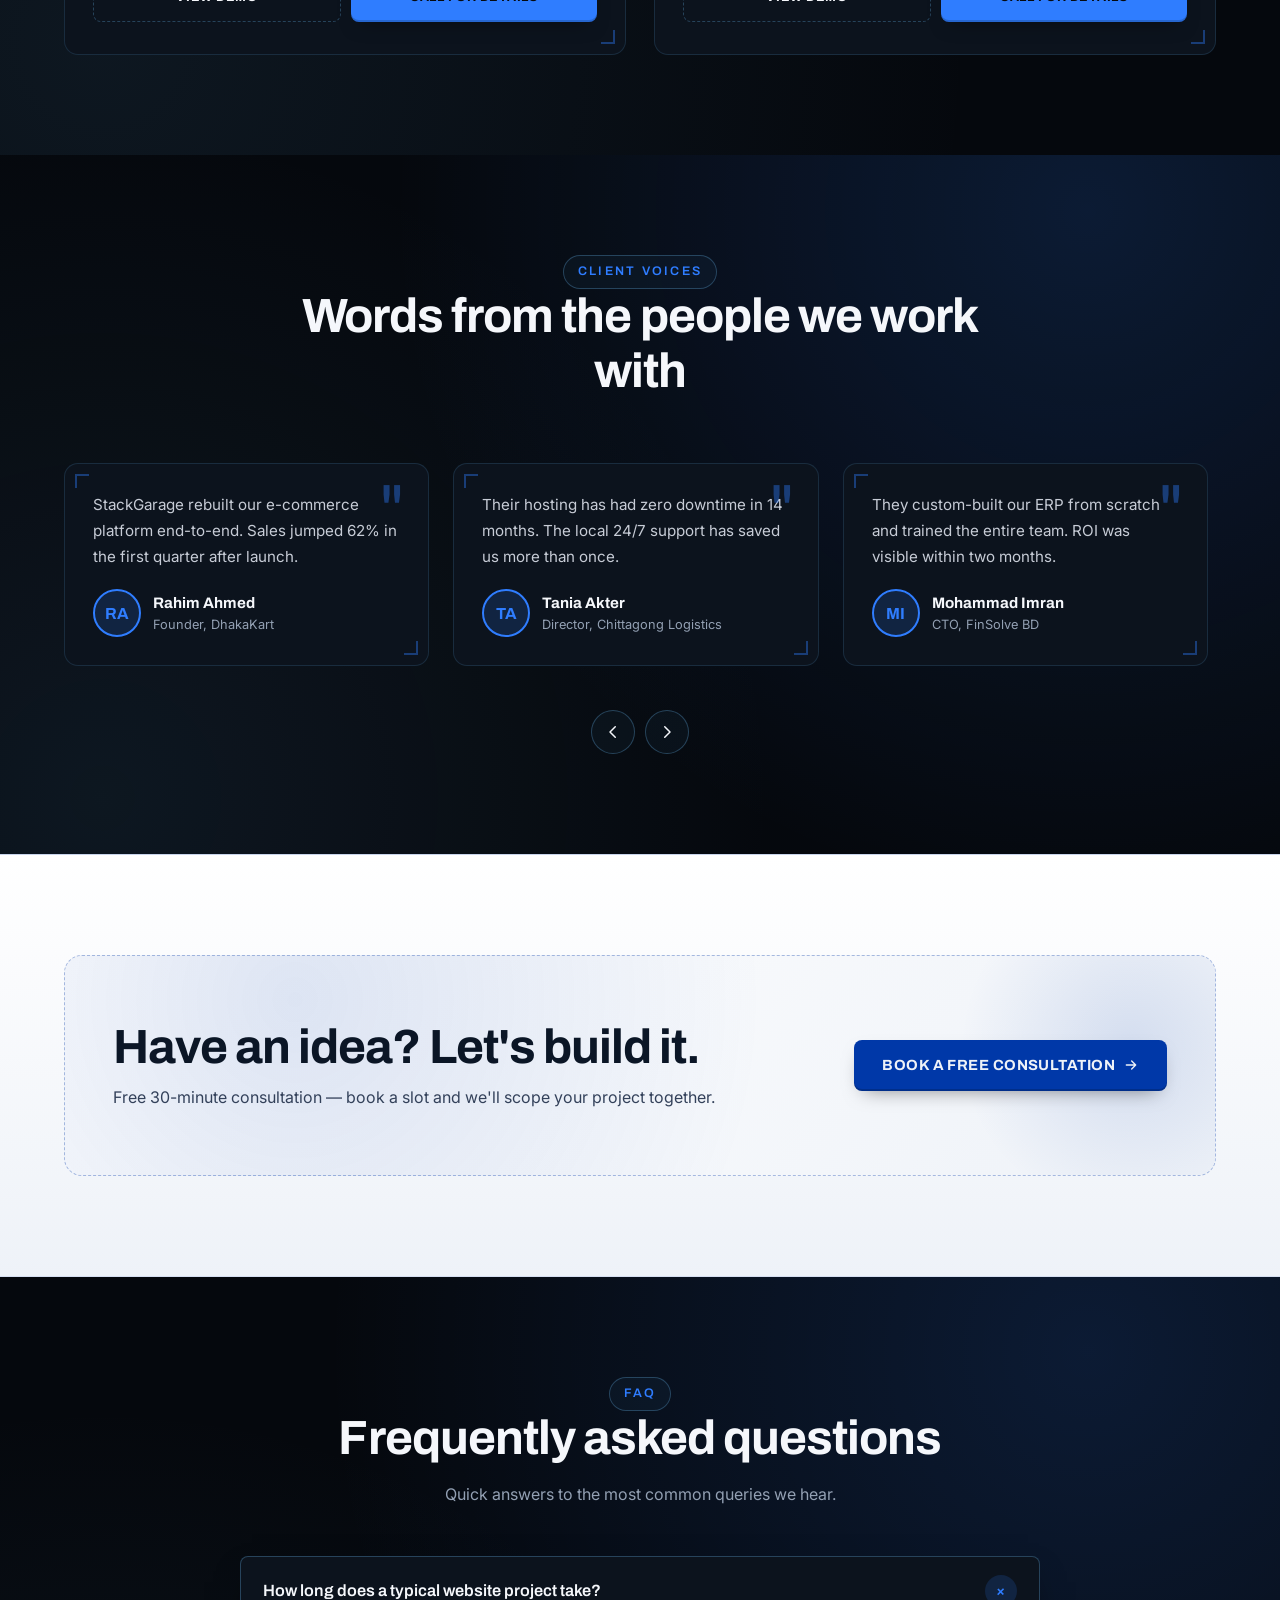
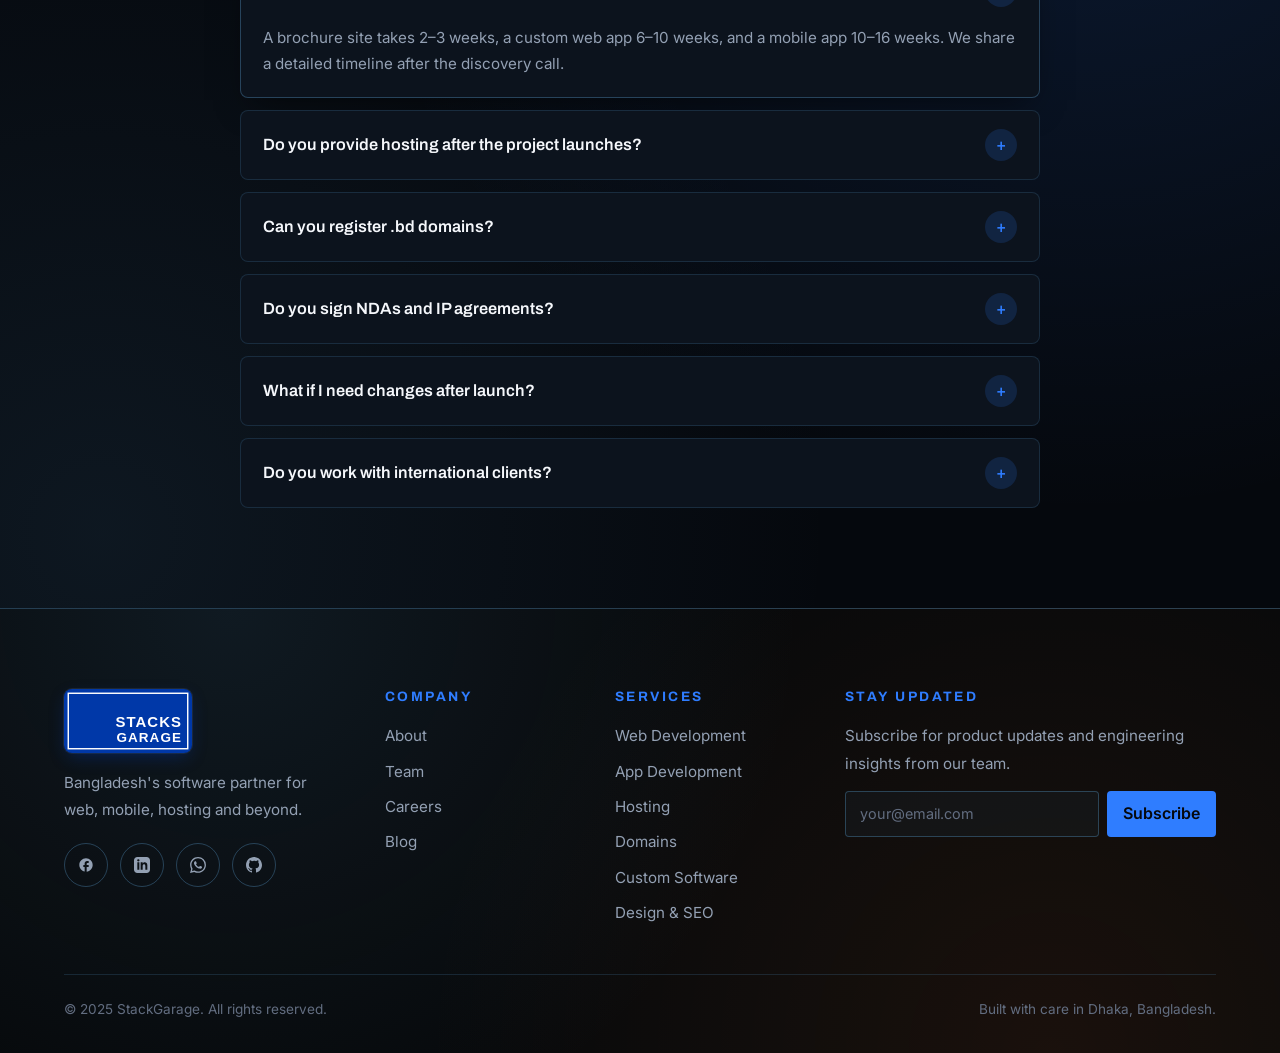
==== commit 7803f98e: "New plain logo, overall theme update" ====
--- a/index.html
+++ b/index.html
@@ -10,7 +10,7 @@
   <meta property="og:description" content="End-to-end software services from Dhaka, Bangladesh.">
   <meta property="og:type" content="website">
   <title>StackGarage | Build Solutions. Stack Success.</title>
-  <link rel="icon" type="image/svg+xml" href="assets/img/logos/StackGarage-mark.svg">
+  <link rel="icon" type="image/svg+xml" href="assets/img/logos/logo-mark.svg">
 
   <link rel="preconnect" href="https://fonts.googleapis.com">
   <link rel="preconnect" href="https://fonts.gstatic.com" crossorigin>
@@ -28,8 +28,7 @@
   <header class="site-header">
     <div class="container nav">
       <a href="index.html" class="nav__logo" aria-label="StackGarage home">
-        <img data-logo="white" src="assets/img/logos/WhiteLogo.svg" alt="StackGarage" class="nav__logo-img">
-        <img data-logo="black" src="assets/img/logos/blacklogo.svg" alt="StackGarage" class="nav__logo-img" style="display:none">
+        <img src="assets/img/logos/logo-plate.svg" alt="StackGarage" class="nav__logo-img">
       </a>
 
       <nav class="nav__menu" aria-label="Primary">
@@ -70,7 +69,7 @@
     <div class="hero-spotlight" aria-hidden="true"></div>
 
     <!-- Faint network-mark watermark behind hero content -->
-    <img class="hero__watermark" src="assets/img/logos/StackGarage-mark.svg" alt="" aria-hidden="true">
+    <img class="hero__watermark" src="assets/img/logos/logo-mark.svg" alt="" aria-hidden="true">
 
     <!-- Dimension-line annotations -->
     <div class="hero__dims" aria-hidden="true">
@@ -657,7 +656,7 @@
       <div class="footer__grid">
         <div class="footer__col footer__brand">
           <a href="index.html" class="nav__logo">
-            <img data-logo="white" src="assets/img/logos/WhiteLogo.svg" alt="StackGarage" class="nav__logo-img">
+            <img src="assets/img/logos/logo-plate.svg" alt="StackGarage" class="nav__logo-img">
           </a>
           <p data-i18n="footer.tagline">Bangladesh's software partner for web, mobile, hosting and beyond.</p>
           <div class="footer__socials">
@@ -742,7 +741,6 @@
   <script src="js/portfolio.js"></script>
   <script src="js/faq.js"></script>
   <script src="js/form-validation.js"></script>
-  <script src="js/logo.js"></script>
   <script src="js/demo-modal.js"></script>
   <script src="js/main.js"></script>
 </body>
--- a/css/base.css
+++ b/css/base.css
@@ -13,38 +13,38 @@
   --blueprint-500: #386f97;
   --blueprint-600: #2c5878;
   --blueprint-700: #1f3f57;
-  --signal-500: #ff7a29;
-  --signal-600: #d9600e;
-  --torque-400: #ffc93c;
-  --ink-base: #0b0e11;
-  --paper-base: #f4f0e6;
+  --signal-500: #0038a8;
+  --signal-600: #002d86;
+  --torque-400: #4d8dff;
+  --ink-base: #05080d;
+  --paper-base: #eef2f8;
 
   /* ---------- Brand / Logo accent (glow applied around fixed logo art) ---------- */
-  --brand-navy: #1f3f57;
-  --brand-navy-soft: rgba(31, 63, 87, 0.5);
-  --brand-line: rgba(76, 134, 176, 0.28);
-  --logo-glow: rgba(255, 122, 41, 0.4);
+  --brand-navy: #041c3f;
+  --brand-navy-soft: rgba(4, 28, 63, 0.5);
+  --brand-line: rgba(0, 56, 168, 0.28);
+  --logo-glow: rgba(0, 56, 168, 0.45);
 
   /* ---------- Dark theme (default) — "Night shift" ---------- */
-  --bg: #0b0e11;
-  --bg-alt: #0f1216;
-  --bg-elev: #14181d;
+  --bg: #05080d;
+  --bg-alt: #070c14;
+  --bg-elev: #0c131d;
   --surface: rgba(76, 134, 176, 0.06);
   --surface-strong: rgba(76, 134, 176, 0.12);
   --border: rgba(76, 134, 176, 0.22);
   --border-strong: rgba(76, 134, 176, 0.42);
-  --text: #f5f3ee;
-  --text-soft: #c9cdd2;
-  --text-muted: #9aa0a8;
-  --text-dim: #6b7280;
-  --accent: #ff7a29;
-  --accent-hover: #ffc93c;
-  --accent-soft: rgba(255, 122, 41, 0.16);
+  --text: #f5f7fb;
+  --text-soft: #c7ccd6;
+  --text-muted: #93a0b3;
+  --text-dim: #626d80;
+  --accent: #2f7dff;
+  --accent-hover: #6fa8ff;
+  --accent-soft: rgba(47, 125, 255, 0.16);
   --blueprint: rgba(76, 134, 176, 0.35);
-  --torque: #ffc93c;
-  --shadow-glow: 0 0 24px rgba(255, 122, 41, 0.35);
+  --torque: #4d8dff;
+  --shadow-glow: 0 0 24px rgba(47, 125, 255, 0.35);
   --shadow-card: 0 14px 32px -12px rgba(0, 0, 0, 0.55);
-  --header-bg: rgba(11, 14, 17, 0.94);
+  --header-bg: rgba(5, 8, 13, 0.94);
   --logo: 'white';
 
   /* ---------- Typography ---------- */
@@ -73,27 +73,27 @@
 
 /* Light theme — applied per-section via .section-light — "Workshop floor" */
 .section-light {
-  --bg: #f4f0e6;
+  --bg: #eef2f8;
   --bg-alt: #ffffff;
   --bg-elev: #ffffff;
-  --surface: rgba(76, 134, 176, 0.05);
-  --surface-strong: rgba(76, 134, 176, 0.09);
-  --border: rgba(76, 134, 176, 0.22);
-  --border-strong: rgba(76, 134, 176, 0.38);
-  --text: #14181d;
-  --text-soft: #3a3f46;
-  --text-muted: #5b6169;
-  --text-dim: #82878e;
-  --accent: #d9600e;
-  --accent-hover: #b84e0a;
-  --accent-soft: rgba(217, 96, 14, 0.12);
-  --blueprint: rgba(76, 134, 176, 0.3);
-  --torque: #b8860a;
-  --shadow-glow: 0 0 24px rgba(217, 96, 14, 0.18);
+  --surface: rgba(0, 56, 168, 0.045);
+  --surface-strong: rgba(0, 56, 168, 0.08);
+  --border: rgba(0, 56, 168, 0.16);
+  --border-strong: rgba(0, 56, 168, 0.32);
+  --text: #0b1626;
+  --text-soft: #33415a;
+  --text-muted: #566380;
+  --text-dim: #7c88a0;
+  --accent: #0038a8;
+  --accent-hover: #002d86;
+  --accent-soft: rgba(0, 56, 168, 0.12);
+  --blueprint: rgba(0, 56, 168, 0.22);
+  --torque: #2f6fe0;
+  --shadow-glow: 0 0 24px rgba(0, 56, 168, 0.18);
   --shadow-card: 0 14px 32px -12px rgba(20, 24, 29, 0.14);
-  --header-bg: rgba(244, 240, 230, 0.96);
+  --header-bg: rgba(238, 242, 248, 0.96);
   --logo: 'black';
-  --text-soft-light: #3a3f46;
+  --text-soft-light: #33415a;
 }
 
 /* ============================================================
@@ -306,25 +306,23 @@
 }
 
 /* ============================================================
-   Logo (SVG variants)
+   Logo — nameplate lockup: opaque royal-blue plate, so it is
+   rounded and lifted off the header like a mounted badge rather
+   than styled as flat line-art.
    ============================================================ */
 .nav__logo .nav__logo-img {
-  /* SVG acts as static <img>; the animated overlay is inside the SVG itself */
-  height: 78px;
+  height: 56px;
   width: auto;
   display: block;
-}
-.nav__logo .nav__logo-img[src$=".svg"] {
-  /* A tiny extra filter so the SVG crispens against the flat ink nav header */
-  filter: drop-shadow(0 0 6px var(--logo-glow));
-  transition: filter var(--t-base) var(--ease);
-}
-.site-header.nav--over-light .nav__logo .nav__logo-img[src$=".svg"] {
-  filter: drop-shadow(0 0 6px rgba(217, 96, 14, 0.22));
-}
-.nav__logo:hover .nav__logo-img[src$=".svg"] {
-  filter: drop-shadow(0 0 12px var(--logo-glow));
-}
+  border-radius: 8px;
+  box-shadow: 0 6px 18px -4px var(--logo-glow), 0 0 0 1px rgba(255, 255, 255, 0.08);
+  transition: box-shadow var(--t-base) var(--ease), transform var(--t-base) var(--ease);
+}
+.nav__logo:hover .nav__logo-img {
+  box-shadow: 0 8px 24px -4px var(--logo-glow), 0 0 0 1px rgba(255, 255, 255, 0.14);
+  transform: translateY(-1px);
+}
+.footer__brand .nav__logo-img { height: 64px; }
 
 /* ============================================================
    Hero watermark — large faded mark behind hero text
--- a/css/layout.css
+++ b/css/layout.css
@@ -23,12 +23,12 @@
    scroll — nav--over-light is toggled by menu.js and needs literal "workshop
    floor" values since the :root tokens it would otherwise read stay dark-themed. */
 .site-header.nav--over-light {
-  background: rgba(244, 240, 230, 0.96);
-  border-bottom-color: rgba(76, 134, 176, 0.3);
-}
-.site-header.nav--over-light.is-scrolled { border-bottom-color: #d9600e; }
-.site-header.nav--over-light .nav__link { color: #5b6169; }
-.site-header.nav--over-light .nav__link.is-active { color: #d9600e; }
+  background: rgba(238, 242, 248, 0.96);
+  border-bottom-color: rgba(0, 56, 168, 0.3);
+}
+.site-header.nav--over-light.is-scrolled { border-bottom-color: #0038a8; }
+.site-header.nav--over-light .nav__link { color: #566380; }
+.site-header.nav--over-light .nav__link.is-active { color: #0038a8; }
 
 .nav {
   height: 100%;
--- a/css/components.css
+++ b/css/components.css
@@ -1120,3 +1120,277 @@
 @media (prefers-reduced-motion: reduce) {
   .demo-modal__backdrop, .demo-modal__panel { animation: none; }
 }
+
+/* ============================================================
+   Plan builder — live hosting-cost calculator (pricing.html)
+   ============================================================ */
+.plan-builder {
+  display: grid;
+  grid-template-columns: 1.3fr 1fr;
+  gap: 0;
+  border: 1px solid var(--border);
+  border-radius: var(--radius-lg);
+  background: var(--bg-elev);
+  overflow: hidden;
+}
+.plan-builder__controls {
+  padding: 40px;
+  display: flex;
+  flex-direction: column;
+  gap: 28px;
+}
+.pb-field__head {
+  display: flex;
+  align-items: baseline;
+  justify-content: space-between;
+  margin-bottom: 12px;
+}
+.pb-field__head label {
+  font-family: var(--font-display);
+  font-weight: 700;
+  font-size: 0.95rem;
+}
+.pb-field__value {
+  font-family: var(--font-mono);
+  color: var(--accent);
+  font-weight: 700;
+  font-size: 0.95rem;
+}
+.pb-field input[type="range"] {
+  -webkit-appearance: none;
+  appearance: none;
+  width: 100%;
+  height: 6px;
+  border-radius: 999px;
+  background: var(--border-strong);
+  cursor: pointer;
+}
+.pb-field input[type="range"]::-webkit-slider-thumb {
+  -webkit-appearance: none;
+  appearance: none;
+  width: 20px;
+  height: 20px;
+  border-radius: 50%;
+  background: var(--accent);
+  border: 3px solid var(--bg-elev);
+  box-shadow: 0 0 0 2px var(--accent), 0 4px 10px rgba(0, 0, 0, 0.35);
+  transition: transform var(--t-fast) var(--ease);
+}
+.pb-field input[type="range"]:hover::-webkit-slider-thumb { transform: scale(1.12); }
+.pb-field input[type="range"]::-moz-range-thumb {
+  width: 20px;
+  height: 20px;
+  border-radius: 50%;
+  background: var(--accent);
+  border: 3px solid var(--bg-elev);
+  box-shadow: 0 0 0 2px var(--accent);
+  cursor: pointer;
+}
+.pb-field input[type="range"]::-moz-range-track {
+  height: 6px;
+  border-radius: 999px;
+  background: var(--border-strong);
+}
+
+.pb-toggle {
+  display: inline-flex;
+  border: 1px solid var(--border-strong);
+  border-radius: 999px;
+  overflow: hidden;
+  background: var(--surface);
+}
+.pb-toggle__btn {
+  padding: 9px 16px;
+  font-size: 0.85rem;
+  font-weight: 600;
+  color: var(--text-muted);
+  transition: all var(--t-fast) var(--ease);
+  white-space: nowrap;
+}
+.pb-toggle__btn span { opacity: 0.8; font-size: 0.8em; margin-left: 4px; }
+.pb-toggle__btn.is-active {
+  background: var(--accent);
+  color: var(--bg);
+}
+.pb-toggle__btn.is-active span { opacity: 0.9; }
+
+.plan-builder__summary {
+  padding: 40px;
+  background:
+    radial-gradient(circle at 100% 0%, var(--accent-soft), transparent 60%),
+    var(--surface);
+  border-left: 1px solid var(--border);
+  display: flex;
+  flex-direction: column;
+}
+.pb-summary__label {
+  font-family: var(--font-display);
+  font-size: 0.8rem;
+  font-weight: 700;
+  letter-spacing: 0.14em;
+  text-transform: uppercase;
+  color: var(--text-muted);
+}
+.pb-summary__price {
+  font-family: var(--font-mono);
+  font-size: 2.4rem;
+  font-weight: 700;
+  color: var(--accent);
+  margin: 10px 0 2px;
+  line-height: 1;
+}
+.pb-summary__price small { font-size: 1rem; color: var(--text-muted); font-weight: 400; }
+.pb-summary__note { font-size: 0.82rem; color: var(--text-dim); min-height: 1.2em; margin-bottom: 20px; }
+.pb-summary__breakdown {
+  display: flex;
+  flex-direction: column;
+  gap: 10px;
+  padding: 18px 0;
+  border-top: 1px solid var(--border);
+  border-bottom: 1px solid var(--border);
+  margin-bottom: 24px;
+  flex: 1;
+}
+.pb-summary__breakdown li {
+  display: flex;
+  justify-content: space-between;
+  font-size: 0.88rem;
+  color: var(--text-soft);
+}
+.pb-summary__breakdown li span:last-child { font-family: var(--font-mono); color: var(--text-muted); }
+
+@media (max-width: 900px) {
+  .plan-builder { grid-template-columns: 1fr; }
+  .plan-builder__summary { border-left: none; border-top: 1px solid var(--border); }
+}
+
+/* ============================================================
+   Service finder quiz (services.html)
+   ============================================================ */
+.service-quiz {
+  max-width: 720px;
+  margin: 0 auto;
+  border: 1px solid var(--border);
+  border-radius: var(--radius-lg);
+  background: var(--bg-elev);
+  padding: 44px;
+}
+.service-quiz__head { text-align: center; margin-bottom: 24px; }
+.service-quiz__head h2 { margin-top: 8px; }
+
+.service-quiz__progress {
+  display: flex;
+  justify-content: center;
+  gap: 8px;
+  margin-bottom: 32px;
+}
+.service-quiz__progress span {
+  width: 28px; height: 3px;
+  border-radius: 999px;
+  background: var(--border-strong);
+  transition: background var(--t-base) var(--ease);
+}
+.service-quiz__progress span.is-active,
+.service-quiz__progress span.is-done { background: var(--accent); }
+
+.service-quiz__step { display: none; }
+.service-quiz__step.is-active {
+  display: block;
+  animation: sq-fade-in var(--t-base) var(--ease);
+}
+.service-quiz__question {
+  text-align: center;
+  font-family: var(--font-display);
+  font-size: 1.15rem;
+  font-weight: 700;
+  margin-bottom: 24px;
+}
+.service-quiz__options {
+  display: grid;
+  grid-template-columns: 1fr 1fr;
+  gap: 14px;
+}
+.service-quiz__options button {
+  padding: 18px 16px;
+  border: 1px solid var(--border-strong);
+  border-radius: var(--radius-md);
+  background: var(--surface);
+  text-align: left;
+  font-size: 0.92rem;
+  font-weight: 600;
+  color: var(--text-soft);
+  transition: all var(--t-fast) var(--ease);
+}
+.service-quiz__options button:hover {
+  border-color: var(--accent);
+  background: var(--accent-soft);
+  color: var(--text);
+  transform: translateY(-2px);
+}
+.service-quiz__back {
+  margin-top: 20px;
+  font-size: 0.85rem;
+  font-weight: 600;
+  color: var(--text-muted);
+}
+.service-quiz__back:hover { color: var(--accent); }
+
+.service-quiz__result { display: none; }
+.service-quiz__result.is-active {
+  display: block;
+  animation: sq-fade-in var(--t-base) var(--ease);
+}
+.service-quiz__result-card {
+  display: flex;
+  gap: 24px;
+  align-items: flex-start;
+}
+.service-quiz__result-icon {
+  flex: none;
+  width: 56px; height: 56px;
+  border-radius: var(--radius-md);
+  background: var(--accent-soft);
+  color: var(--accent);
+  display: flex; align-items: center; justify-content: center;
+}
+.service-quiz__result-icon svg { width: 28px; height: 28px; }
+.service-quiz__result-card h3 { margin: 6px 0 8px; }
+.service-quiz__result-card p { margin-bottom: 6px; }
+.service-quiz__urgency { font-size: 0.88rem; color: var(--text-muted); font-style: italic; }
+.service-quiz__pairs {
+  display: flex;
+  flex-wrap: wrap;
+  gap: 8px;
+  margin: 14px 0 20px;
+}
+.service-quiz__pairs span {
+  padding: 5px 12px;
+  border-radius: 999px;
+  border: 1px solid var(--border-strong);
+  font-size: 0.78rem;
+  color: var(--text-muted);
+}
+.service-quiz__actions {
+  display: flex;
+  flex-wrap: wrap;
+  align-items: center;
+  gap: 14px;
+}
+.service-quiz__restart {
+  font-size: 0.85rem;
+  font-weight: 600;
+  color: var(--text-muted);
+}
+.service-quiz__restart:hover { color: var(--accent); }
+
+@keyframes sq-fade-in { from { opacity: 0; transform: translateY(6px); } to { opacity: 1; transform: translateY(0); } }
+
+@media (max-width: 640px) {
+  .service-quiz { padding: 28px 20px; }
+  .service-quiz__options { grid-template-columns: 1fr; }
+  .service-quiz__result-card { flex-direction: column; }
+}
+
+@media (prefers-reduced-motion: reduce) {
+  .service-quiz__step.is-active, .service-quiz__result.is-active { animation: none; }
+}
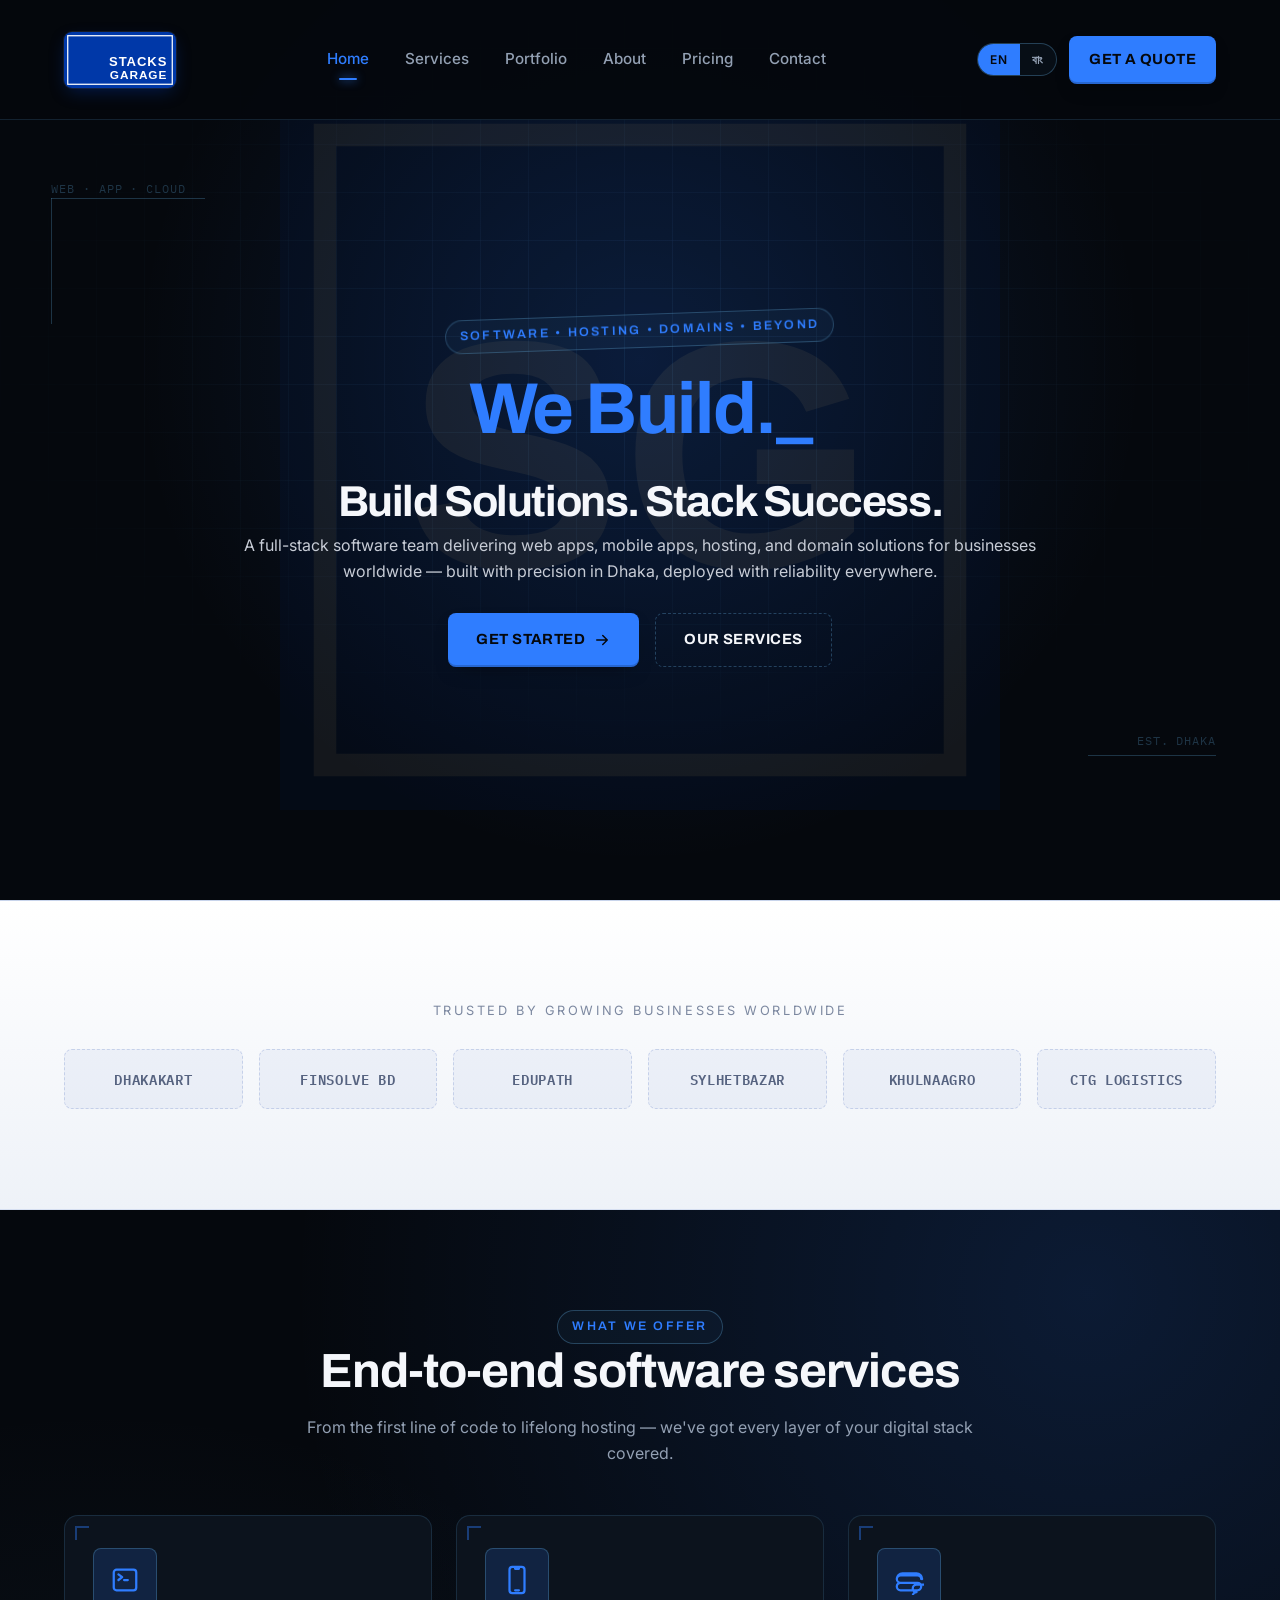
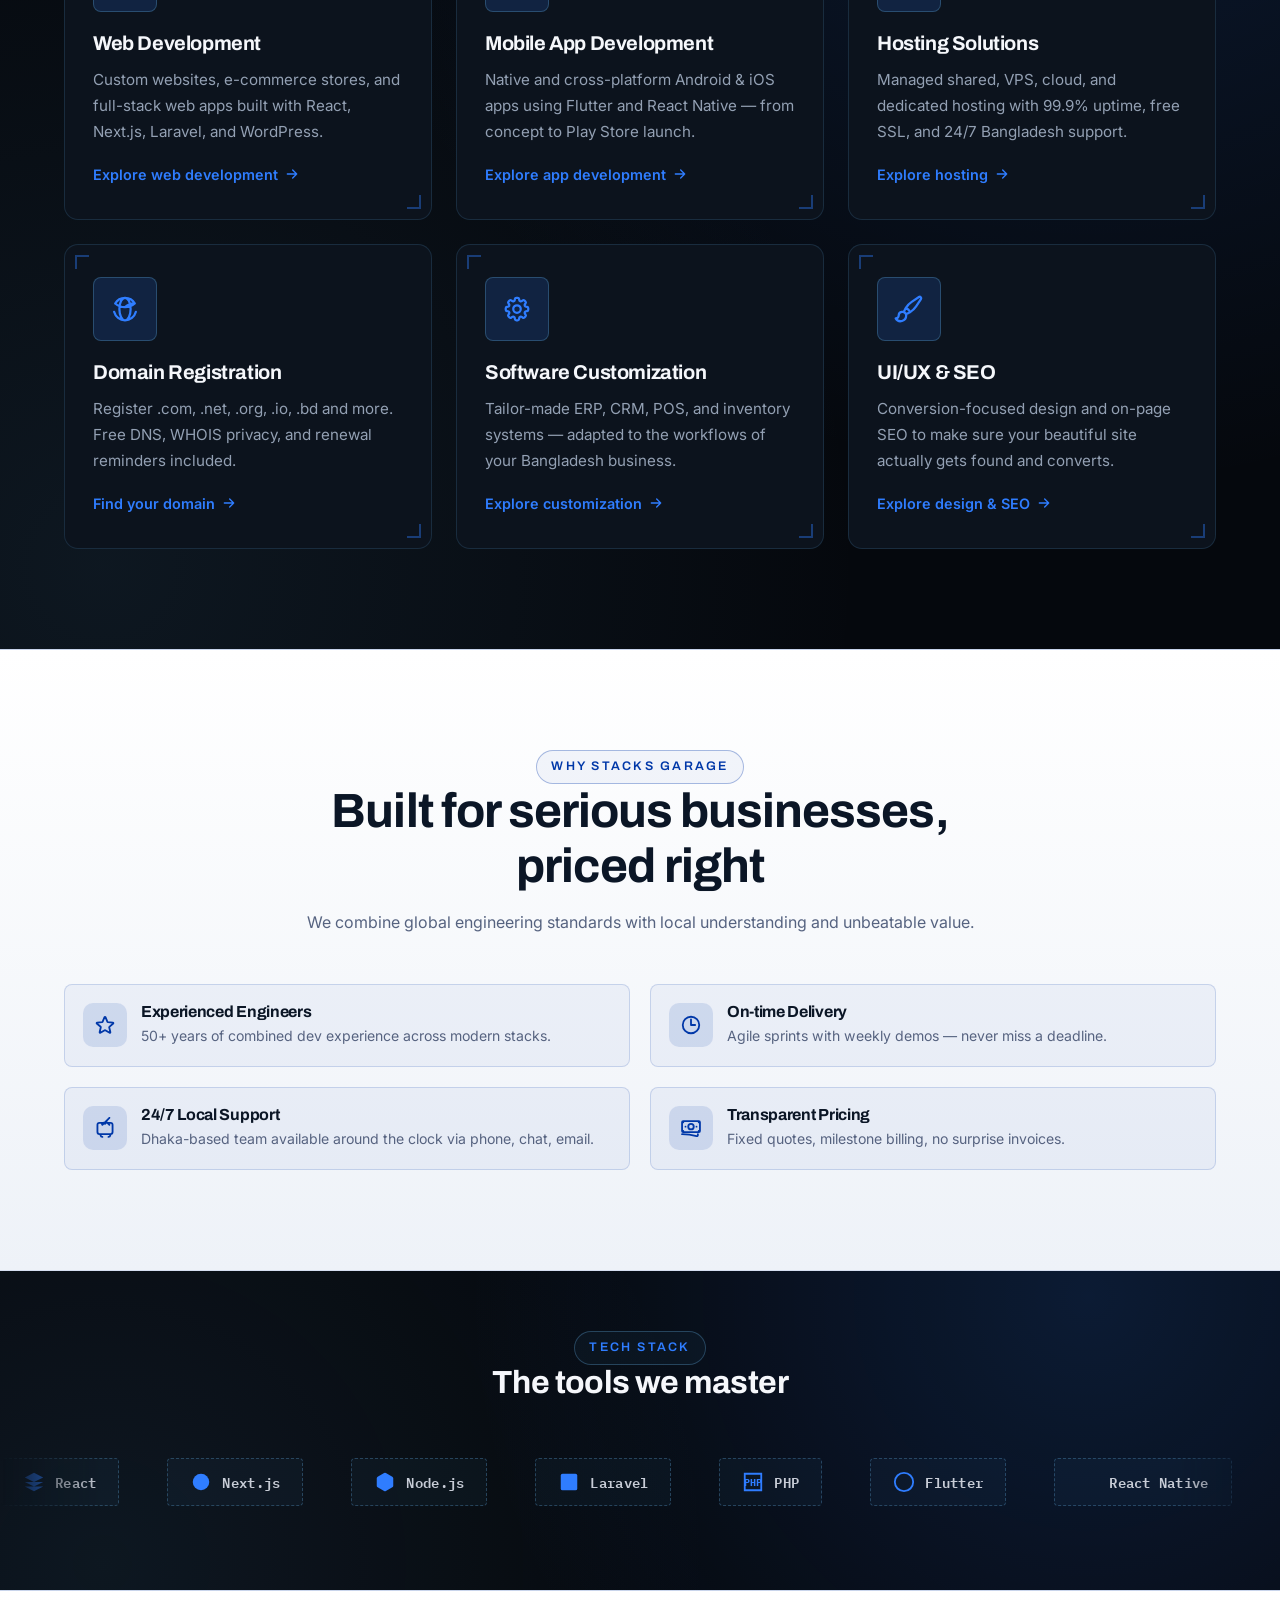
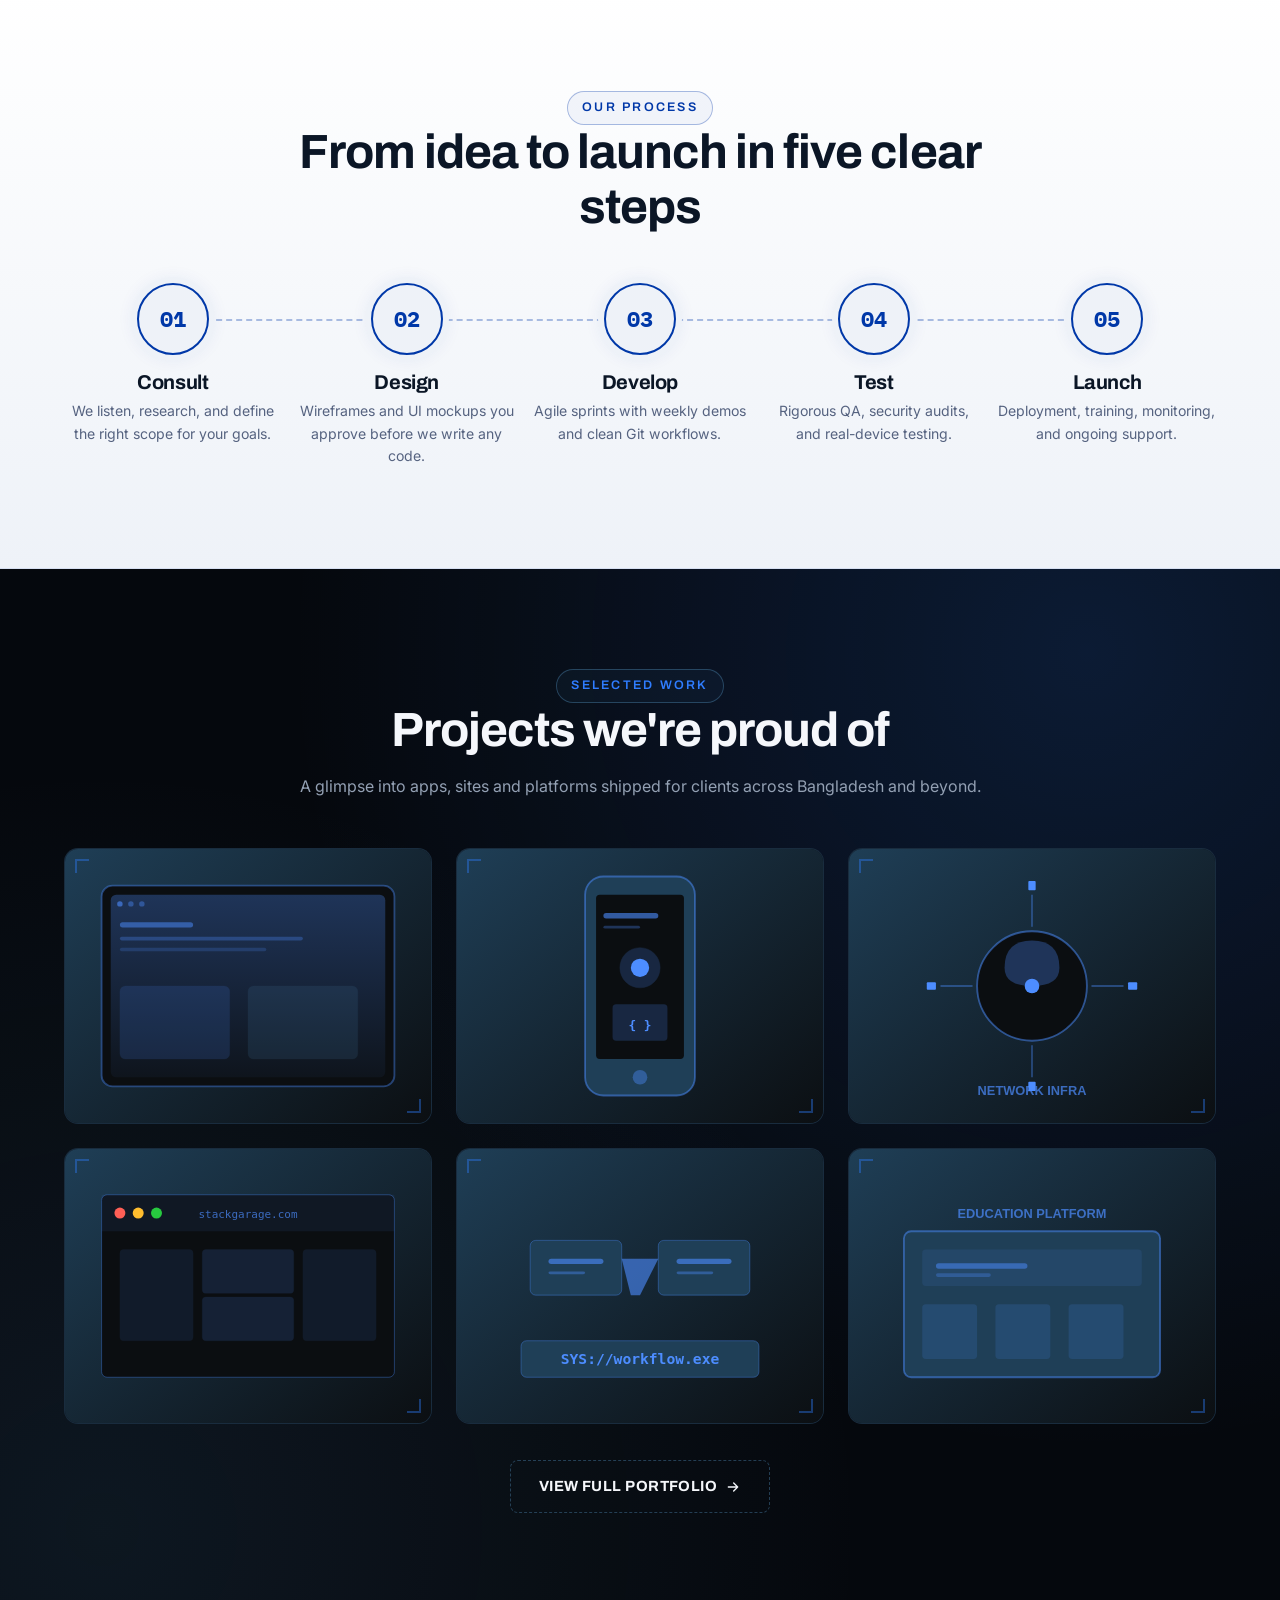
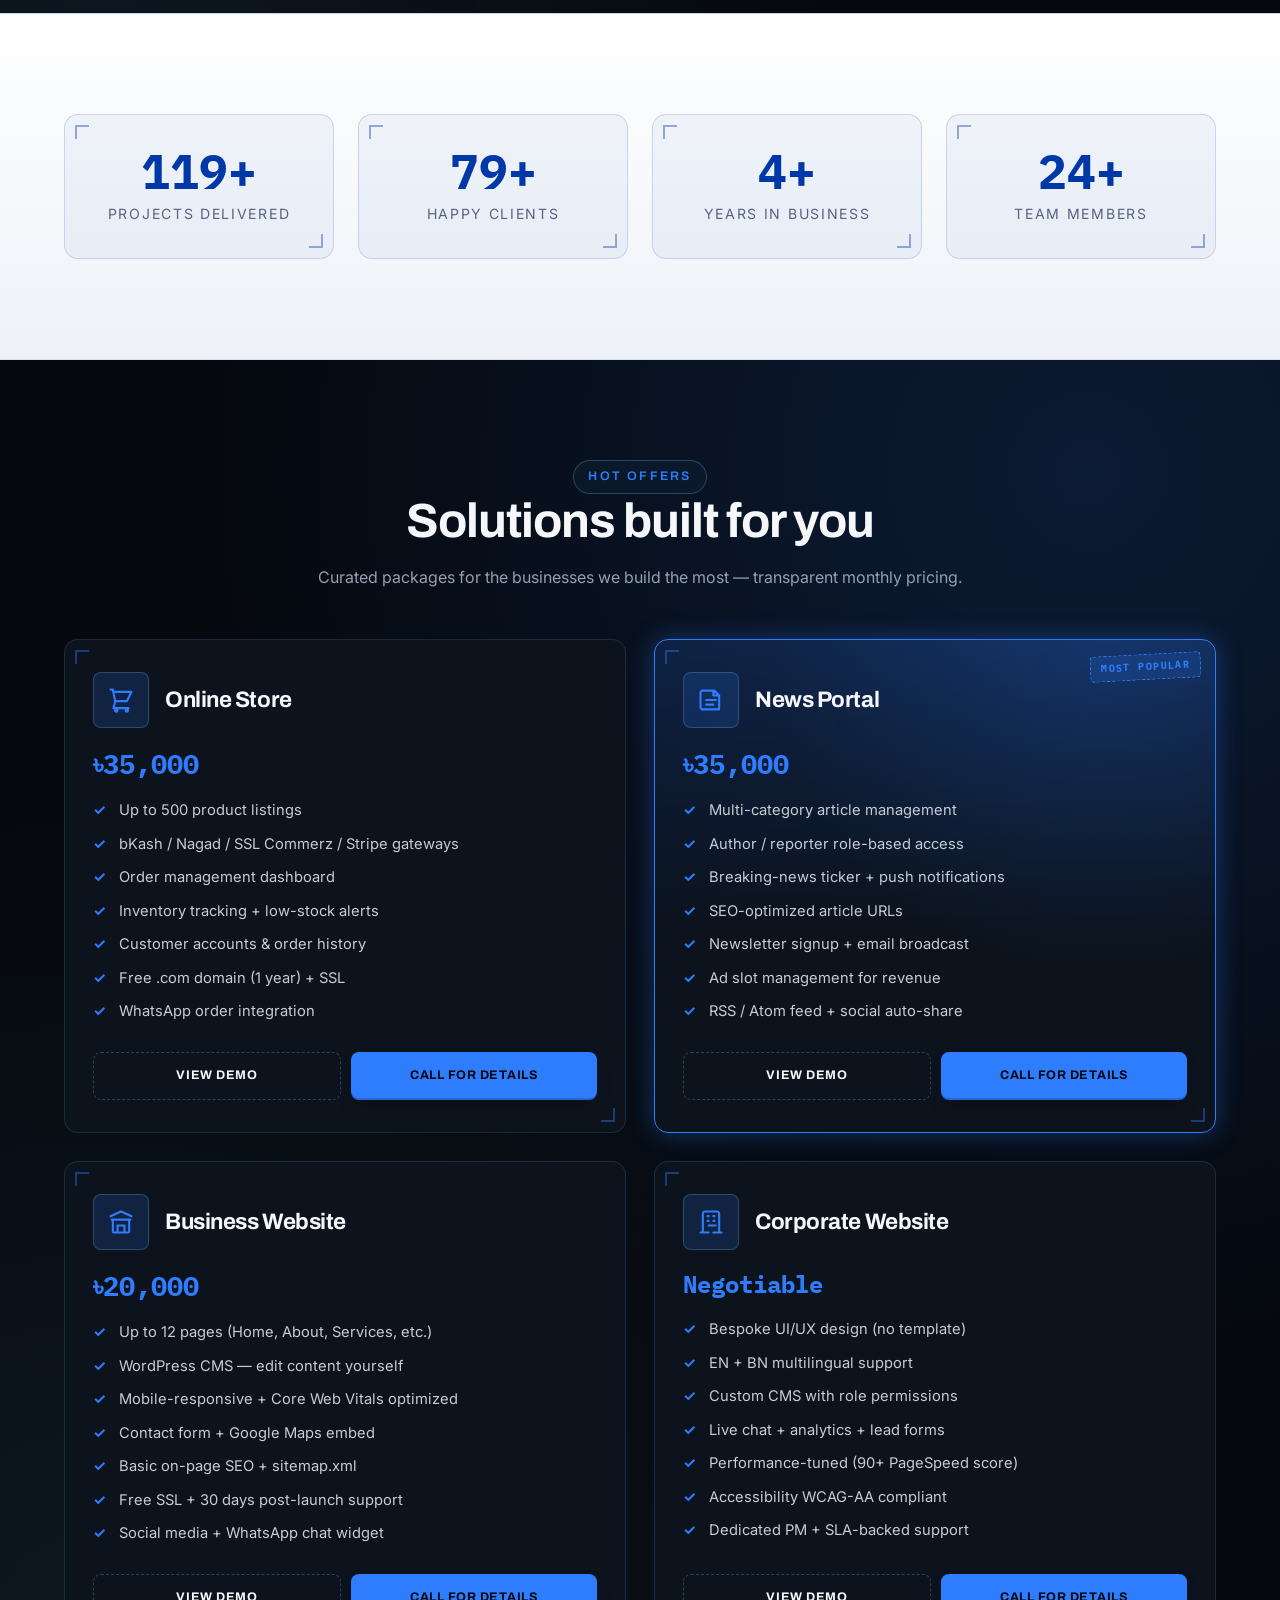
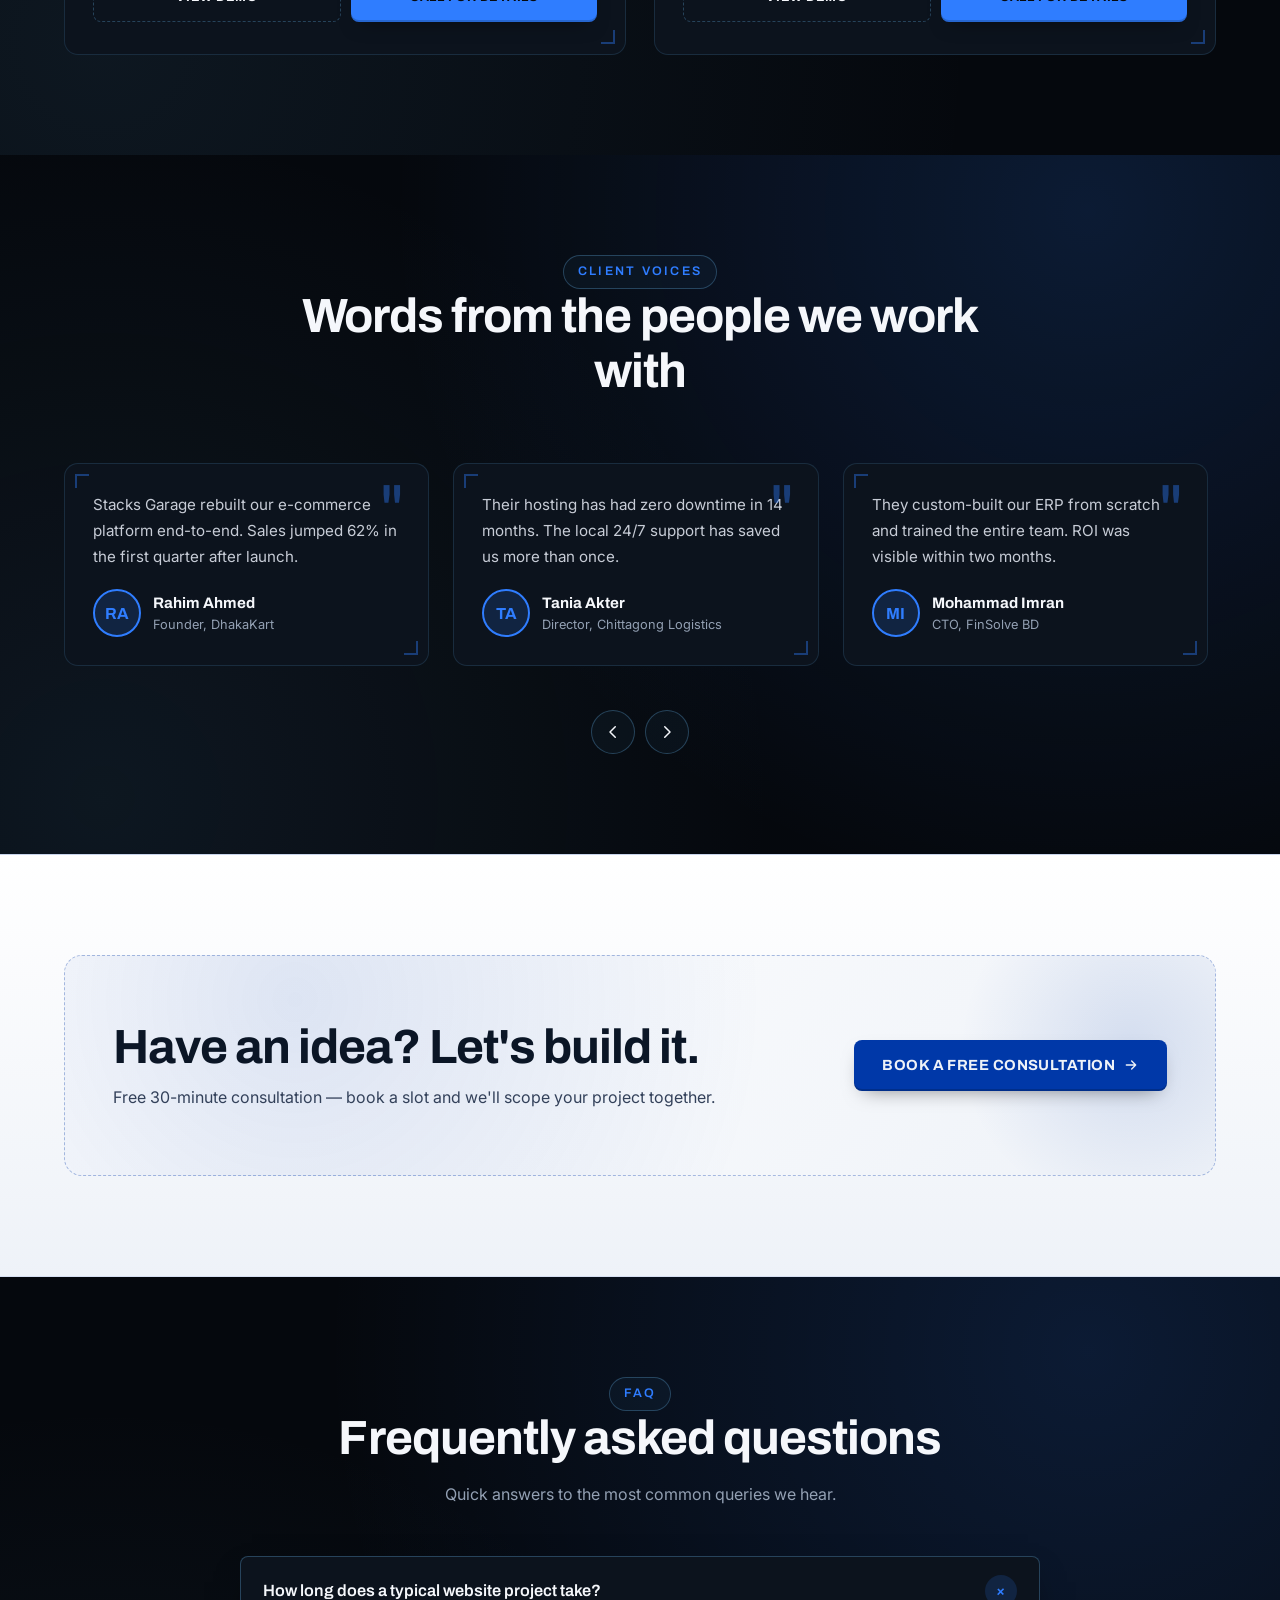
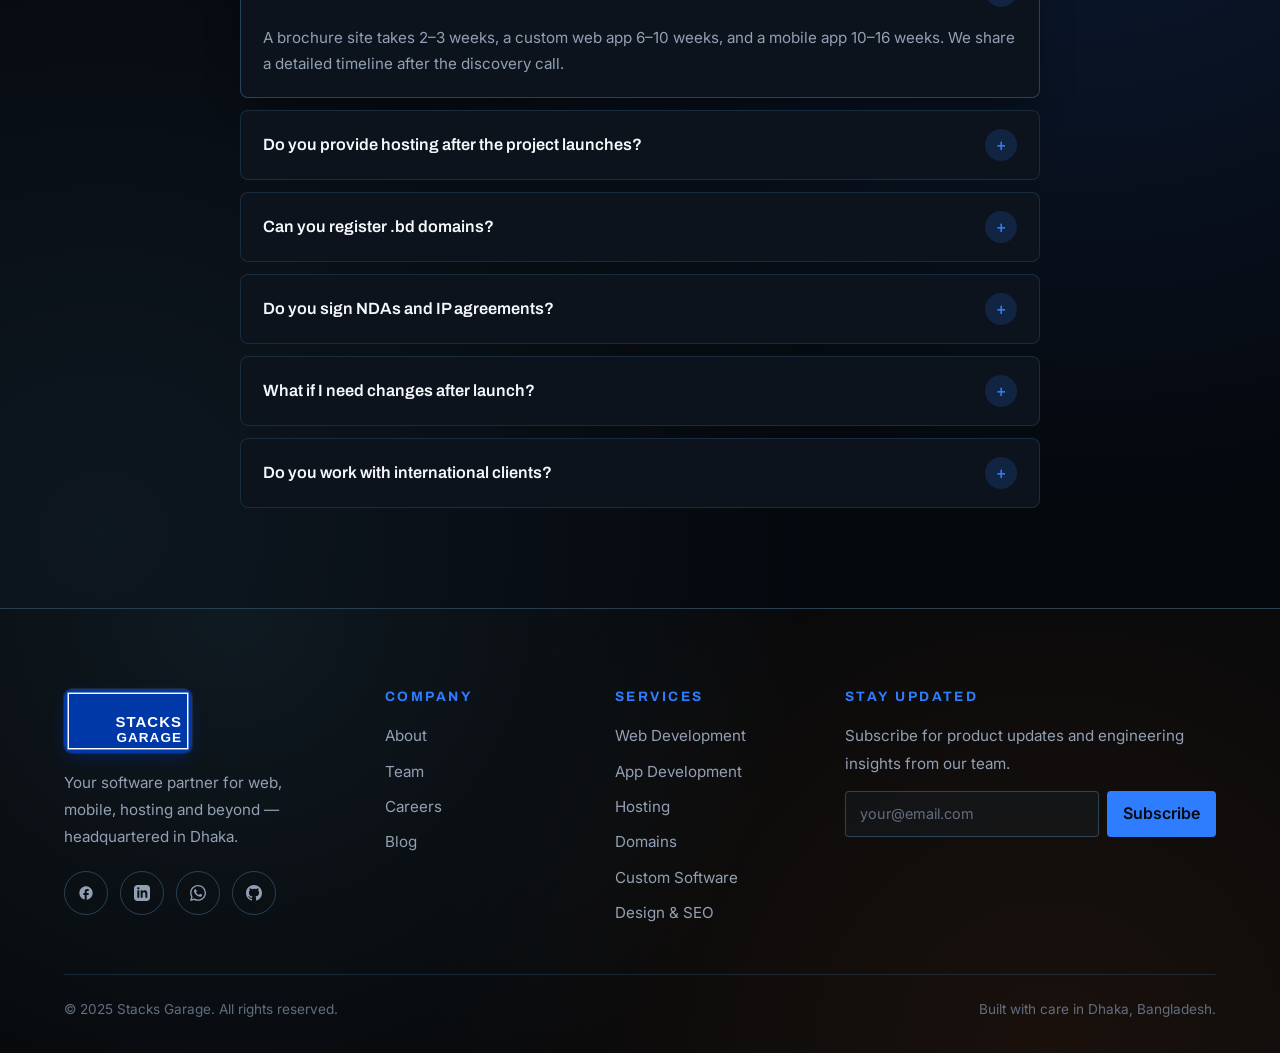
==== commit fbb04c4b: "Bug fix and update" ====
--- a/index.html
+++ b/index.html
@@ -3,13 +3,16 @@
 <head>
   <meta charset="UTF-8">
   <meta name="viewport" content="width=device-width, initial-scale=1.0">
-  <meta name="description" content="StackGarage — Bangladesh-based software firm delivering web, app, hosting, and domain solutions for businesses across South Asia and beyond.">
-  <meta name="keywords" content="software firm Bangladesh, web development Dhaka, app development, hosting, domain, ERP, CRM, custom software">
-  <meta name="author" content="StackGarage">
-  <meta property="og:title" content="StackGarage — We Build. We Host. We Scale.">
-  <meta property="og:description" content="End-to-end software services from Dhaka, Bangladesh.">
+  <meta name="description" content="Stacks Garage — an international software development company headquartered in Dhaka, delivering web, app, hosting, and domain solutions for businesses worldwide.">
+  <meta name="keywords" content="software development company, web development, app development, hosting, domain registration, ERP, CRM, custom software, Dhaka Bangladesh">
+  <meta name="author" content="Stacks Garage">
+  <meta property="og:title" content="Stacks Garage — We Build. We Host. We Scale.">
+  <meta property="og:description" content="End-to-end software services for clients worldwide, engineered by our team in Dhaka.">
   <meta property="og:type" content="website">
-  <title>StackGarage | Build Solutions. Stack Success.</title>
+  <meta property="og:url" content="https://stacksgarage.com/">
+  <meta name="theme-color" content="#0038a8">
+  <link rel="canonical" href="https://stacksgarage.com/">
+  <title>Stacks Garage | Build Solutions. Stack Success.</title>
   <link rel="icon" type="image/svg+xml" href="assets/img/logos/logo-mark.svg">
 
   <link rel="preconnect" href="https://fonts.googleapis.com">
@@ -27,8 +30,8 @@
   <!-- ============== HEADER ============== -->
   <header class="site-header">
     <div class="container nav">
-      <a href="index.html" class="nav__logo" aria-label="StackGarage home">
-        <img src="assets/img/logos/logo-plate.svg" alt="StackGarage" class="nav__logo-img">
+      <a href="index.html" class="nav__logo" aria-label="Stacks Garage home">
+        <img src="assets/img/logos/logo-plate.svg" alt="Stacks Garage" class="nav__logo-img">
       </a>
 
       <nav class="nav__menu" aria-label="Primary">
@@ -87,7 +90,7 @@
         <br>
         <span style="font-size:0.6em" data-i18n="hero.headline_suffix">Build Solutions. Stack Success.</span>
       </h1>
-      <p class="reveal reveal--delay-2" data-i18n="hero.subheadline">Bangladesh-based software firm delivering web apps, mobile apps, hosting, and domain solutions — built with precision, deployed with reliability.</p>
+      <p class="reveal reveal--delay-2" data-i18n="hero.subheadline">A full-stack software team delivering web apps, mobile apps, hosting, and domain solutions for businesses worldwide — built with precision in Dhaka, deployed with reliability everywhere.</p>
       <div class="hero__cta-row reveal reveal--delay-3">
         <a href="contact.html" class="btn btn--primary">
           <span data-i18n="hero.cta_primary">Get Started</span>
@@ -101,7 +104,7 @@
   <!-- ============== TRUST BAR ============== -->
   <section class="section section-light" aria-label="Trusted by">
     <div class="container">
-      <p class="trust-bar__heading reveal" data-i18n="trust.heading">Trusted by growing businesses across Bangladesh</p>
+      <p class="trust-bar__heading reveal" data-i18n="trust.heading">Trusted by growing businesses worldwide</p>
       <div class="trust-bar reveal">
         <div class="trust-bar__item">DhakaKart</div>
         <div class="trust-bar__item">FinSolve BD</div>
@@ -202,8 +205,8 @@
   <section class="section section-light" aria-label="Why choose us">
     <div class="container">
       <div class="section-heading reveal">
-        <span class="eyebrow" data-i18n="why.eyebrow">Why StackGarage</span>
-        <h2 data-i18n="why.heading">Built for serious businesses, priced for Bangladesh</h2>
+        <span class="eyebrow" data-i18n="why.eyebrow">Why Stacks Garage</span>
+        <h2 data-i18n="why.heading">Built for serious businesses, priced right</h2>
         <p data-i18n="why.subheading">We combine global engineering standards with local understanding and unbeatable value.</p>
       </div>
 
@@ -330,7 +333,7 @@
       <div class="section-heading reveal">
         <span class="eyebrow" data-i18n="portfolio.eyebrow">Selected work</span>
         <h2 data-i18n="portfolio.heading">Projects we're proud of</h2>
-        <p data-i18n="portfolio.subheading">A glimpse into apps, sites and platforms shipped for clients across Bangladesh.</p>
+        <p data-i18n="portfolio.subheading">A glimpse into apps, sites and platforms shipped for clients across Bangladesh and beyond.</p>
       </div>
 
       <div class="portfolio-grid">
@@ -520,7 +523,7 @@
         <div class="testimonials__track">
           <article class="testimonial">
             <span class="testimonial__quote-mark">"</span>
-            <p class="testimonial__text">StackGarage rebuilt our e-commerce platform end-to-end. Sales jumped 62% in the first quarter after launch.</p>
+            <p class="testimonial__text">Stacks Garage rebuilt our e-commerce platform end-to-end. Sales jumped 62% in the first quarter after launch.</p>
             <div class="testimonial__author">
               <div class="testimonial__avatar">RA</div>
               <div>
@@ -656,9 +659,9 @@
       <div class="footer__grid">
         <div class="footer__col footer__brand">
           <a href="index.html" class="nav__logo">
-            <img src="assets/img/logos/logo-plate.svg" alt="StackGarage" class="nav__logo-img">
+            <img src="assets/img/logos/logo-plate.svg" alt="Stacks Garage" class="nav__logo-img">
           </a>
-          <p data-i18n="footer.tagline">Bangladesh's software partner for web, mobile, hosting and beyond.</p>
+          <p data-i18n="footer.tagline">Your software partner for web, mobile, hosting and beyond — headquartered in Dhaka.</p>
           <div class="footer__socials">
             <a href="#" aria-label="Facebook"><svg width="16" height="16" viewBox="0 0 24 24" fill="currentColor"><path d="M22 12c0-5.52-4.48-10-10-10S2 6.48 2 12c0 4.84 3.44 8.87 8 9.8V15H8v-3h2V9.5C10 7.57 11.57 6 13.5 6H16v3h-2c-.55 0-1 .45-1 1v2h3v3h-3v6.95c5.05-.5 9-4.76 9-9.95z"/></svg></a>
             <a href="#" aria-label="LinkedIn"><svg width="16" height="16" viewBox="0 0 24 24" fill="currentColor"><path d="M19 0h-14c-2.761 0-5 2.239-5 5v14c0 2.761 2.239 5 5 5h14c2.762 0 5-2.239 5-5v-14c0-2.761-2.238-5-5-5zm-11 19h-3v-11h3v11zm-1.5-12.268c-.966 0-1.75-.79-1.75-1.764s.784-1.764 1.75-1.764 1.75.79 1.75 1.764-.783 1.764-1.75 1.764zm13.5 12.268h-3v-5.604c0-3.368-4-3.113-4 0v5.604h-3v-11h3v1.765c1.396-2.586 7-2.777 7 2.476v6.759z"/></svg></a>
@@ -700,7 +703,7 @@
       </div>
 
       <div class="footer__bottom">
-        <span data-i18n="footer.copyright">© 2025 StackGarage. All rights reserved.</span>
+        <span data-i18n="footer.copyright">© 2025 Stacks Garage. All rights reserved.</span>
         <span data-i18n="footer.built">Built with care in Dhaka, Bangladesh.</span>
       </div>
     </div>
--- a/css/base.css
+++ b/css/base.css
@@ -1,5 +1,5 @@
 /* ============================================================
-   StackGarage — base.css
+   Stacks Garage — base.css
    Design tokens, reset, typography, dark & light themes
    ============================================================ */
 
--- a/css/layout.css
+++ b/css/layout.css
@@ -1,5 +1,5 @@
 /* ============================================================
-   StackGarage — layout.css
+   Stacks Garage — layout.css
    Header, footer, section frames, grids
    ============================================================ */
 
--- a/css/components.css
+++ b/css/components.css
@@ -1,5 +1,5 @@
 /* ============================================================
-   StackGarage — components.css
+   Stacks Garage — components.css
    Buttons, Work Order cards, forms, accordions, badges
    ============================================================ */
 
--- a/css/animations.css
+++ b/css/animations.css
@@ -1,5 +1,5 @@
 /* ============================================================
-   StackGarage — animations.css
+   Stacks Garage — animations.css
    Keyframes: reveal-on-scroll, marquee, blink, stamp-in
    ============================================================ */
 
--- a/css/responsive.css
+++ b/css/responsive.css
@@ -1,5 +1,5 @@
 /* ============================================================
-   StackGarage — responsive.css
+   Stacks Garage — responsive.css
    Breakpoints: 1024, 900, 640, 380
    ============================================================ */
 
@@ -43,6 +43,7 @@
 
   .nav__menu { display: none; }
   .nav__burger { display: inline-flex; }
+  .nav__logo-img { height: 52px; }
 
   .grid-4 { grid-template-columns: repeat(2, 1fr); }
   .grid-2 { grid-template-columns: 1fr; }
@@ -67,6 +68,9 @@
   .container { padding-inline: 18px; }
 
   :root { --nav-h: 80px; }
+
+  .nav__logo-img { height: 44px; }
+  .nav__actions .btn--primary { display: none; }
 
   .section { padding: 60px 0; }
 
@@ -124,7 +128,7 @@
 
 /* ---- Very small phones ---- */
 @media (max-width: 380px) {
-  .nav__logo-img { height: 48px; }
+  .nav__logo-img { height: 38px; }
 }
 
 /* ---- Print ---- */
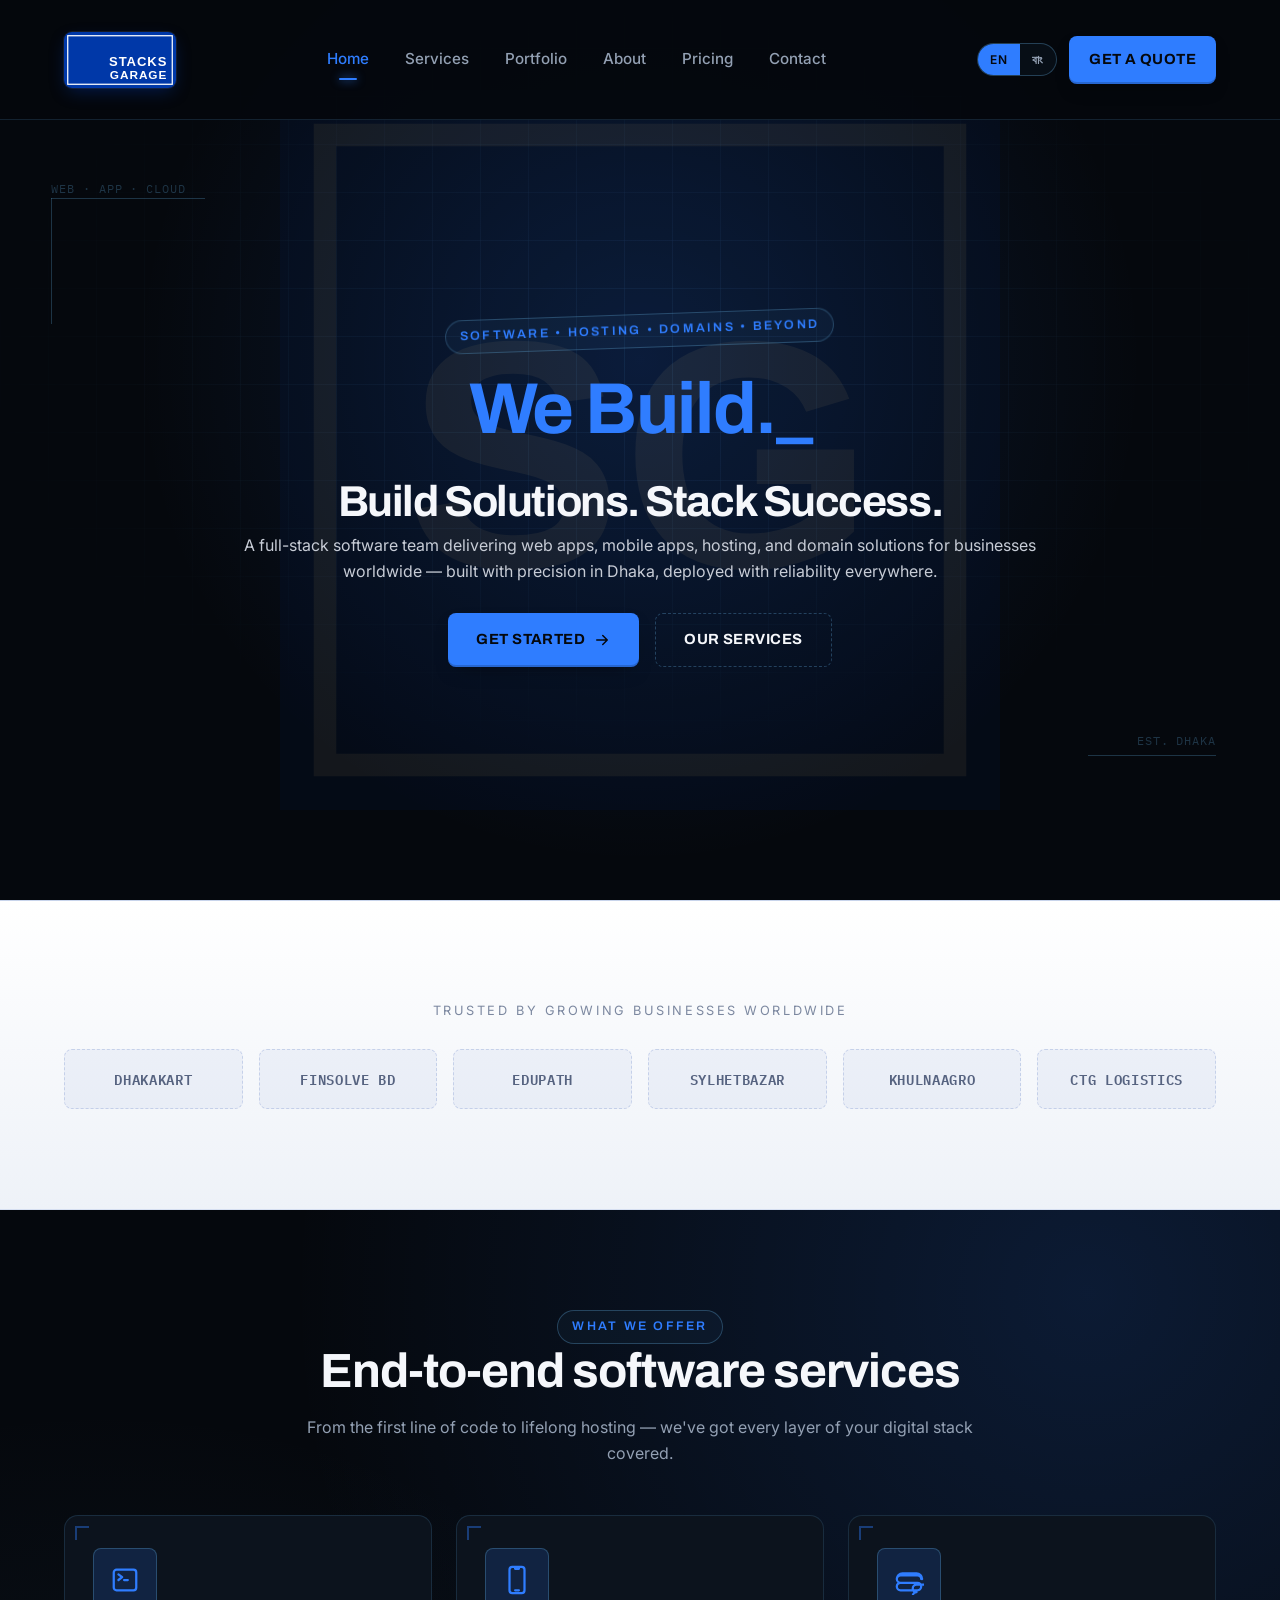
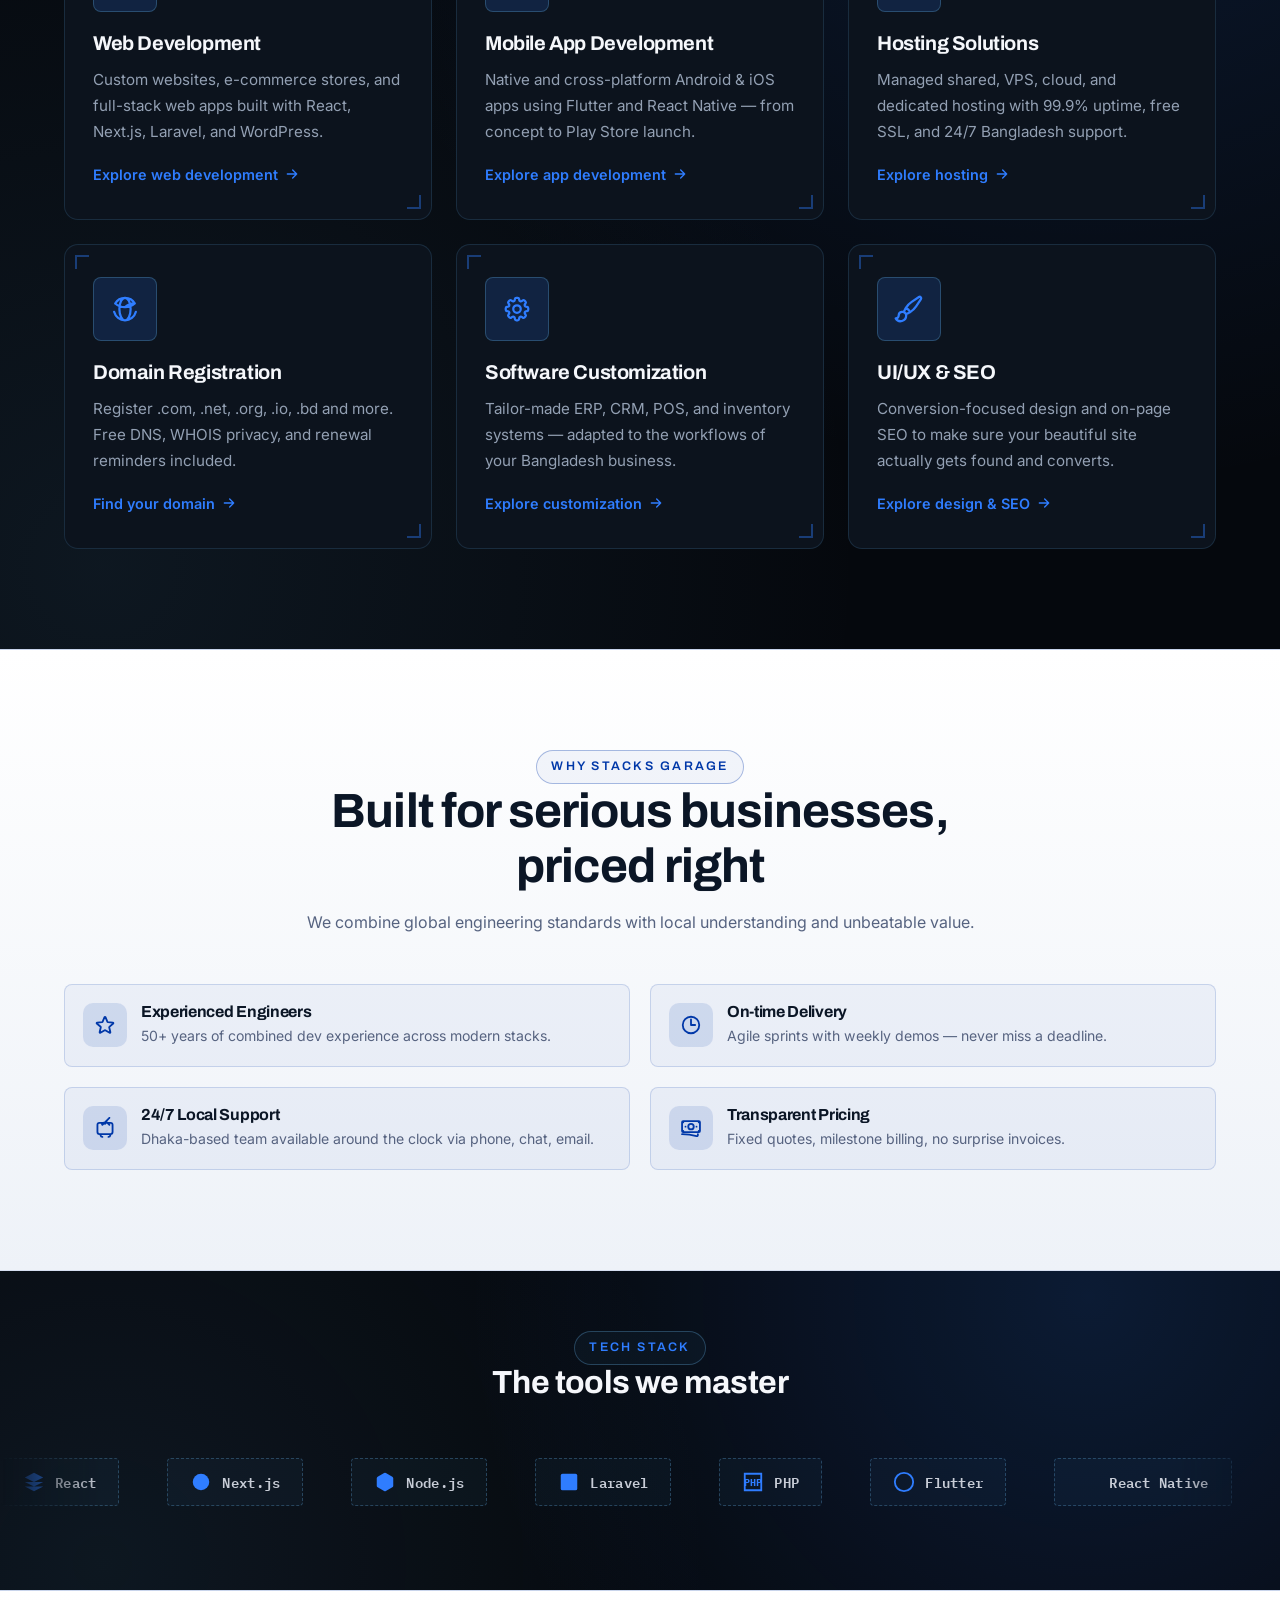
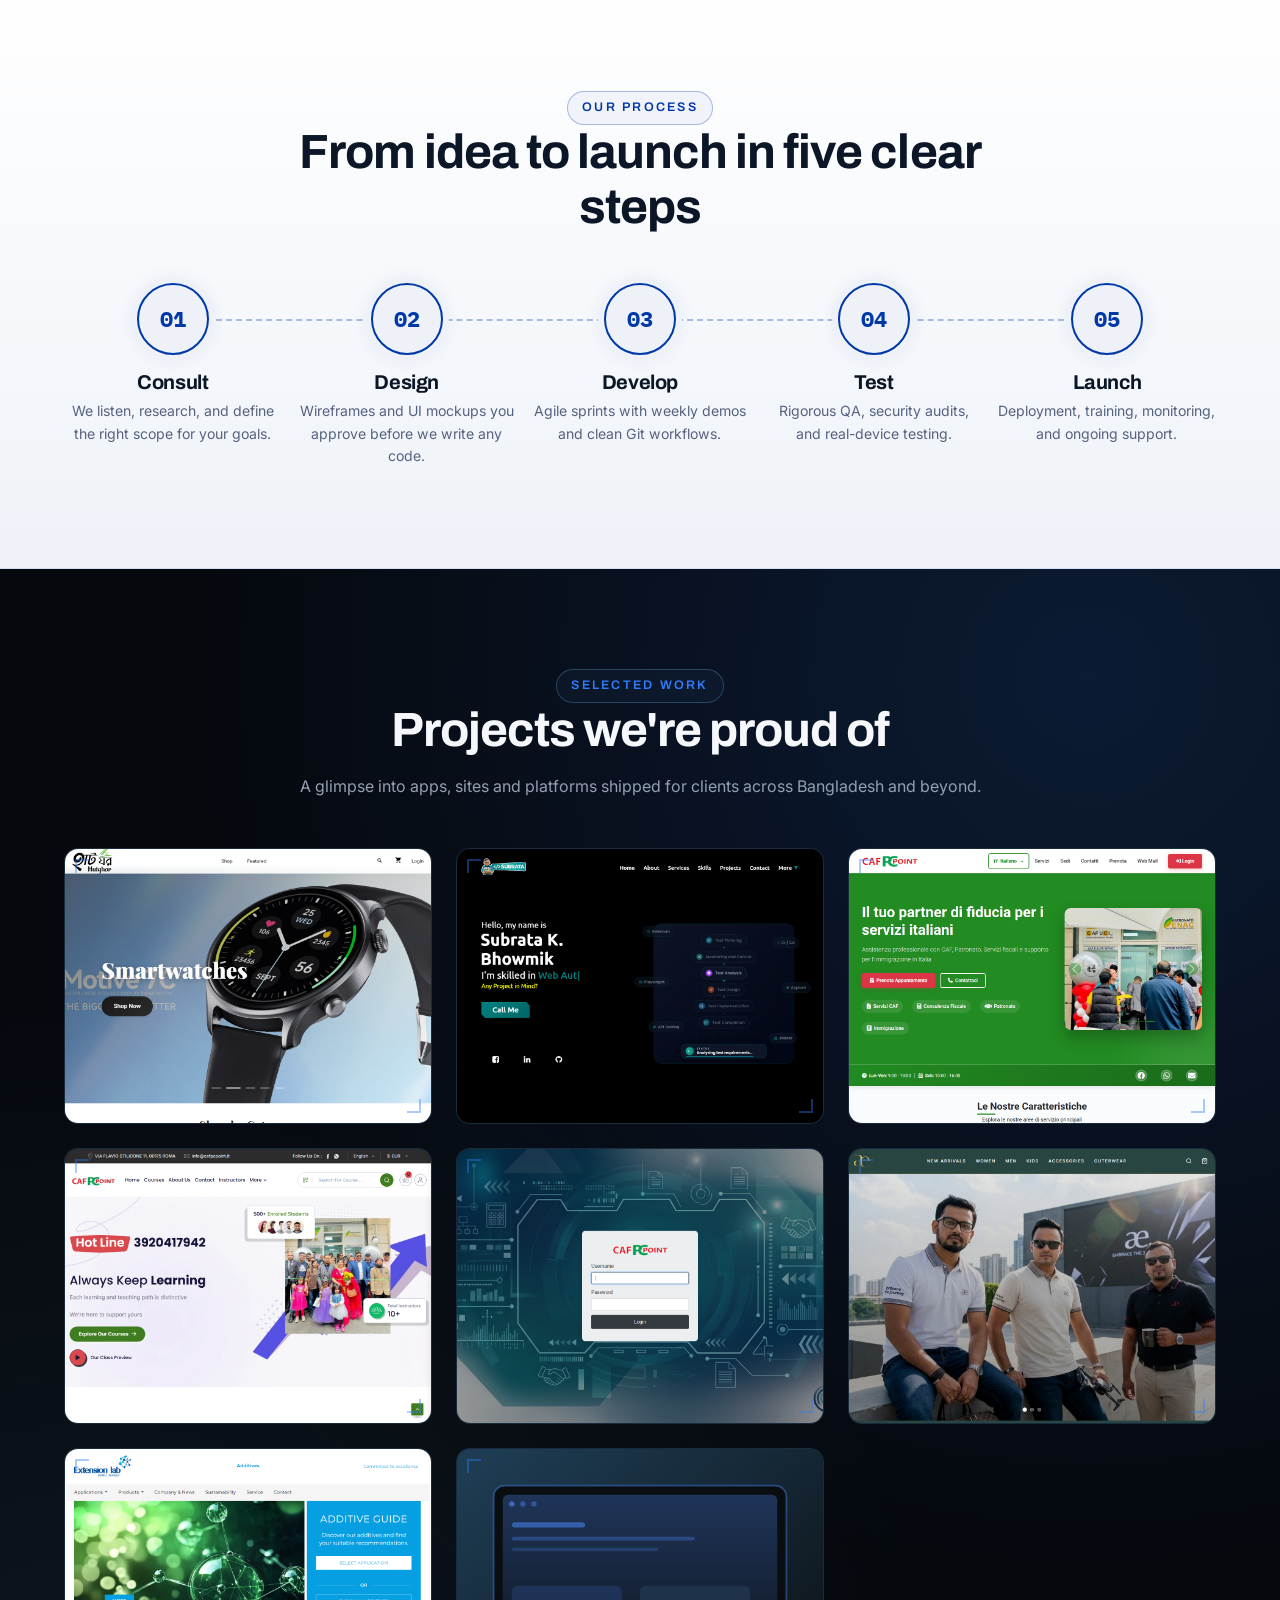
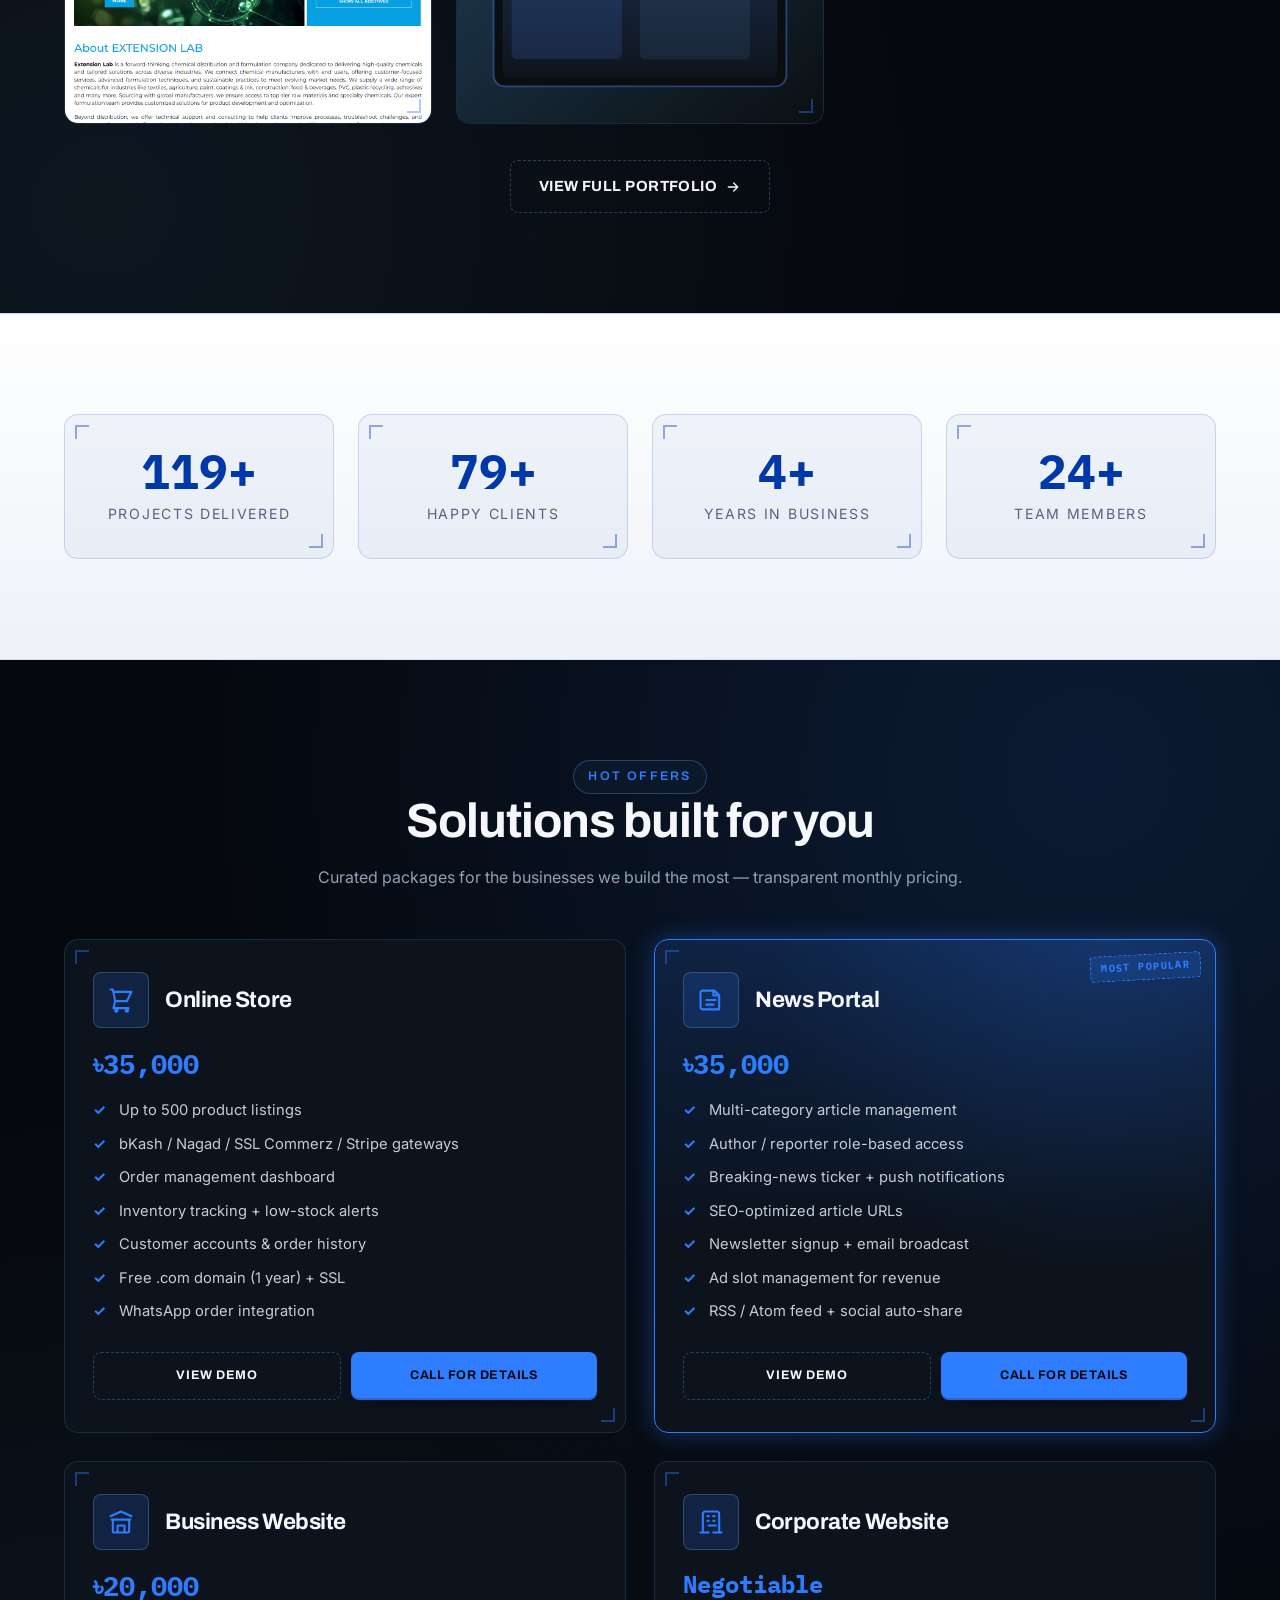
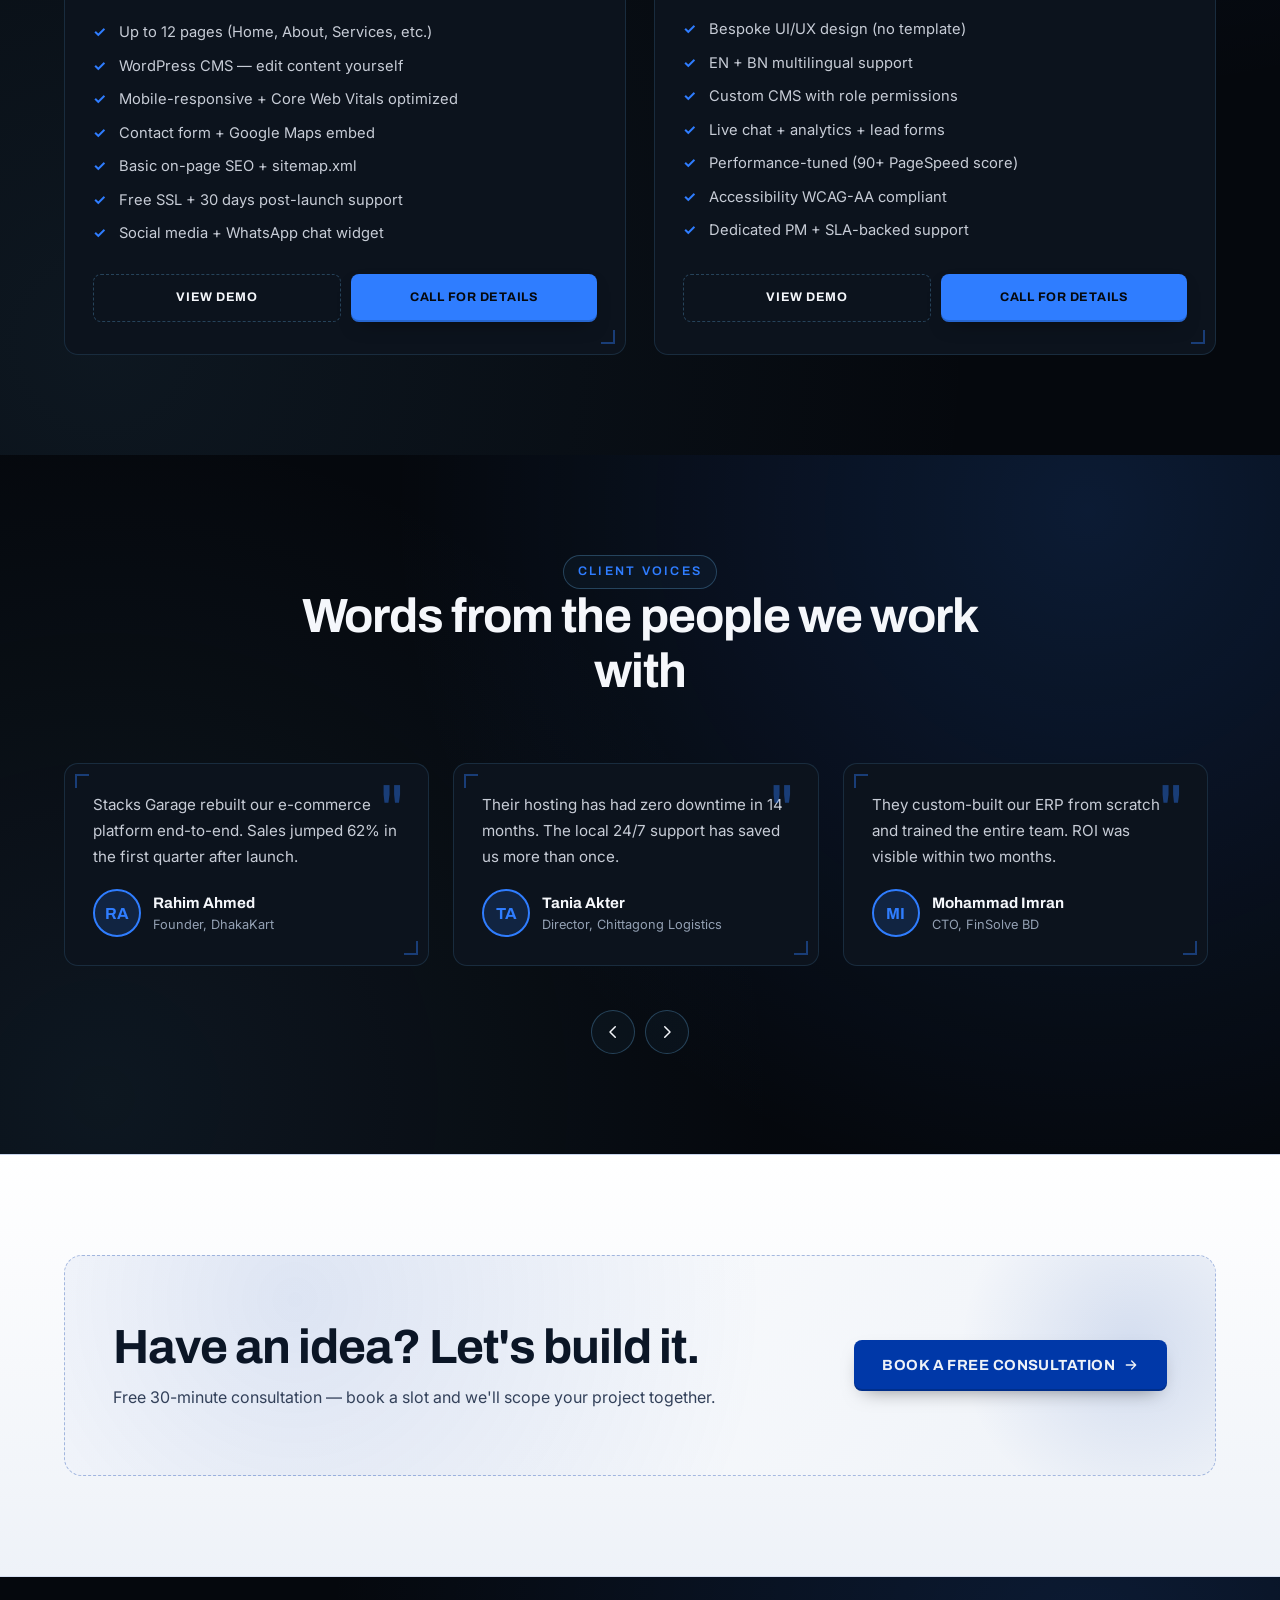
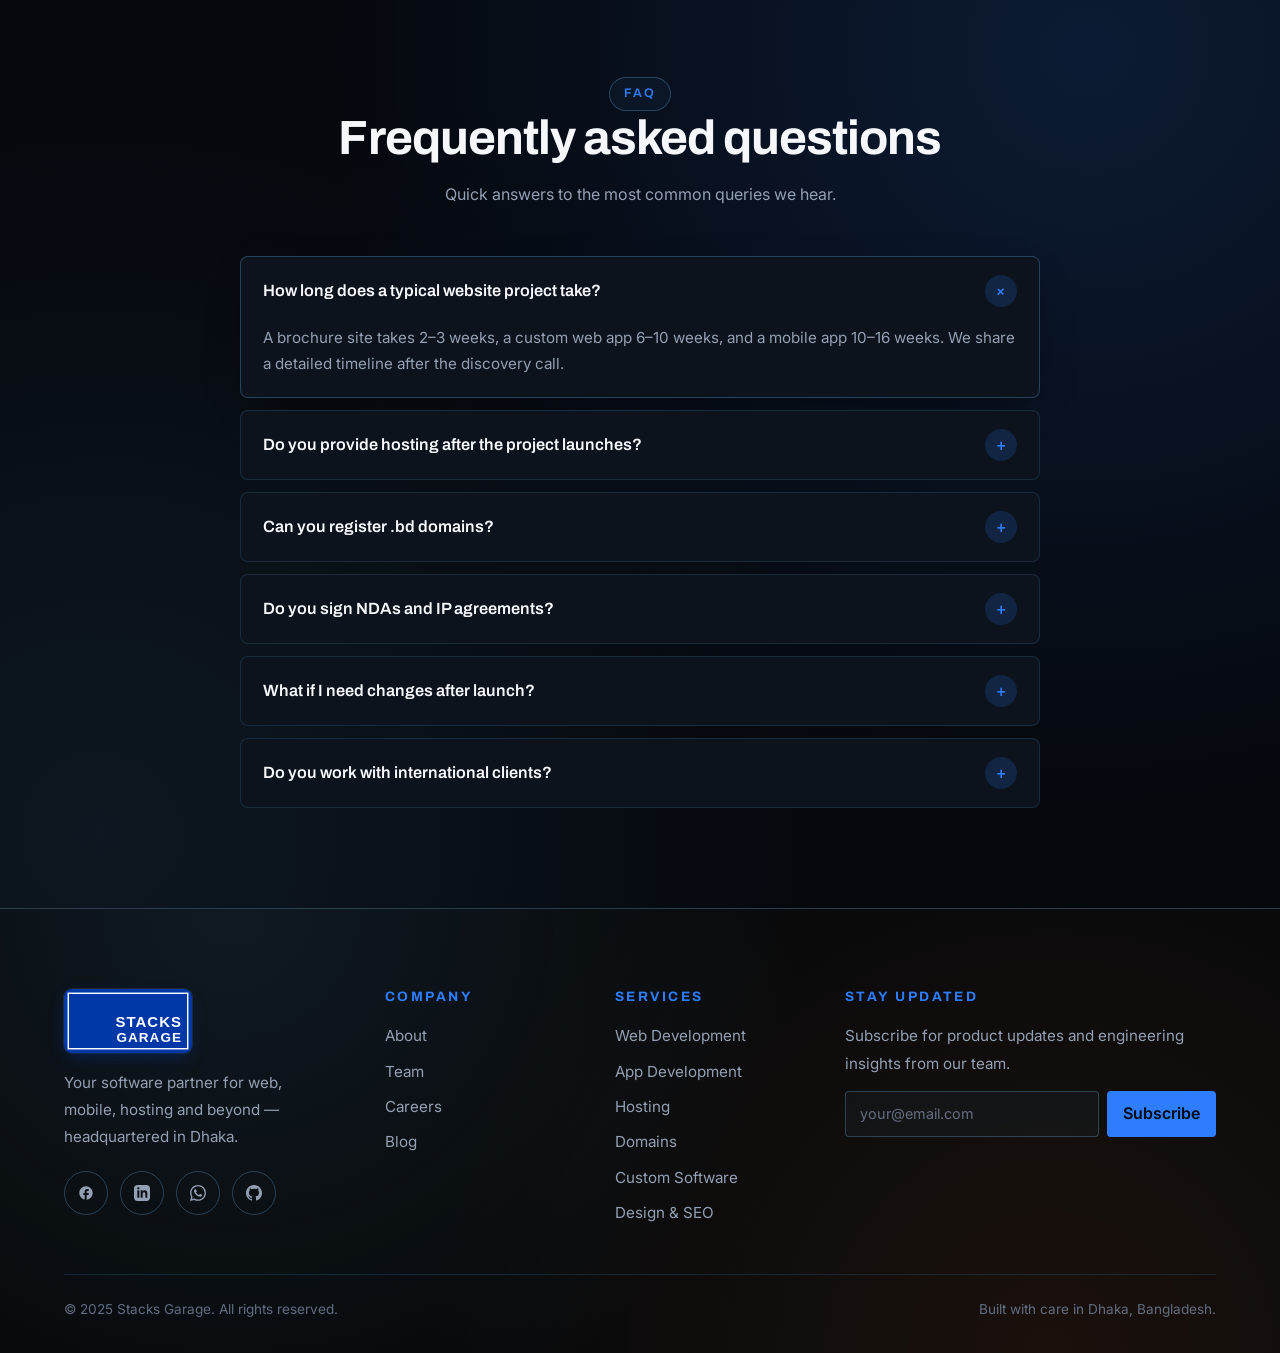
==== commit 7bf548d3: "updated portfolio with two new site" ====
--- a/index.html
+++ b/index.html
@@ -337,58 +337,76 @@
       </div>
 
       <div class="portfolio-grid">
-        <a href="portfolio.html" class="portfolio-card reveal" data-category="web">
+        <a href="https://www.hutghor.com" target="_blank" rel="noopener" class="portfolio-card reveal" data-category="web">
+          <img src="assets/img/portfolio/hutghor.png" alt="HutGhor e-commerce store" loading="lazy">
+          <div class="portfolio-card__overlay">
+            <h4>HutGhor</h4>
+            <span>E-commerce Store</span>
+            <span class="portfolio-card__metric">Live · www.hutghor.com</span>
+            <div class="tags"><span class="tag">E-commerce</span><span class="tag">Fashion</span></div>
+          </div>
+        </a>
+        <a href="https://www.subrata.tech" target="_blank" rel="noopener" class="portfolio-card reveal reveal--delay-1" data-category="web">
+          <img src="assets/img/portfolio/subrata-tech.png" alt="Subrata.tech developer portfolio" loading="lazy">
+          <div class="portfolio-card__overlay">
+            <h4>Subrata.tech</h4>
+            <span>Developer Portfolio</span>
+            <span class="portfolio-card__metric">15+ Yrs Experience</span>
+            <div class="tags"><span class="tag">Portfolio</span><span class="tag">Frontend</span></div>
+          </div>
+        </a>
+        <a href="https://www.cafpcpoint.it" target="_blank" rel="noopener" class="portfolio-card reveal reveal--delay-2" data-category="web">
+          <img src="assets/img/portfolio/cafpcpoint.png" alt="CAF PC POINT agency website" loading="lazy">
+          <div class="portfolio-card__overlay">
+            <h4>CAF PC POINT</h4>
+            <span>Agency Website</span>
+            <span class="portfolio-card__metric">3 Languages · IT/EN/BN</span>
+            <div class="tags"><span class="tag">Corporate</span><span class="tag">Multilingual</span></div>
+          </div>
+        </a>
+        <a href="https://corsi.cafpcpoint.it" target="_blank" rel="noopener" class="portfolio-card reveal" data-category="custom software">
+          <img src="assets/img/portfolio/corsi-lms.png" alt="Corsi LMS learning platform" loading="lazy">
+          <div class="portfolio-card__overlay">
+            <h4>Corsi LMS</h4>
+            <span>Learning Platform</span>
+            <span class="portfolio-card__metric">500+ Enrolled Students</span>
+            <div class="tags"><span class="tag">LMS</span><span class="tag">E-learning</span></div>
+          </div>
+        </a>
+        <a href="https://soft.cafpcpoint.it" target="_blank" rel="noopener" class="portfolio-card reveal reveal--delay-1" data-category="custom software">
+          <img src="assets/img/portfolio/soft-portal.png" alt="CAF Soft custom software portal" loading="lazy">
+          <div class="portfolio-card__overlay">
+            <h4>CAF Soft</h4>
+            <span>Custom Software Portal</span>
+            <span class="portfolio-card__metric">Secure Client Portal</span>
+            <div class="tags"><span class="tag">CAF Management</span><span class="tag">Auth</span></div>
+          </div>
+        </a>
+        <a href="https://www.apparelelegance.com" target="_blank" rel="noopener" class="portfolio-card reveal reveal--delay-2" data-category="web">
+          <img src="assets/img/portfolio/apparel-elegance.png" alt="Apparel Elegance garment manufacturer website" loading="lazy">
+          <div class="portfolio-card__overlay">
+            <h4>Apparel Elegance</h4>
+            <span>Garment Manufacturer</span>
+            <span class="portfolio-card__metric">Live · www.apparelelegance.com</span>
+            <div class="tags"><span class="tag">Manufacturing</span><span class="tag">Corporate</span></div>
+          </div>
+        </a>
+        <a href="https://extension-lab.com/" target="_blank" rel="noopener" class="portfolio-card reveal" data-category="web">
+          <img src="assets/img/portfolio/extension-lab.png" alt="Extension Lab chemical engineering website" loading="lazy">
+          <div class="portfolio-card__overlay">
+            <h4>Extension Lab</h4>
+            <span>Chemical Engineering</span>
+            <span class="portfolio-card__metric">Live · extension-lab.com</span>
+            <div class="tags"><span class="tag">Engineering</span><span class="tag">Corporate</span></div>
+          </div>
+        </a>
+        <a href="portfolio.html" class="portfolio-card reveal reveal--delay-1" data-category="web">
           <img src="assets/img/portfolio/ecommerce.svg" alt="DhakaKart e-commerce platform" loading="lazy">
           <div class="portfolio-card__overlay">
             <h4>DhakaKart</h4>
             <span>E-commerce Platform</span>
             <span class="portfolio-card__metric">+62% Sales, Q1</span>
             <div class="tags"><span class="tag">Next.js</span><span class="tag">Stripe</span></div>
-          </div>
-        </a>
-        <a href="portfolio.html" class="portfolio-card reveal reveal--delay-1" data-category="apps">
-          <img src="assets/img/portfolio/mobile-app.svg" alt="EduPath mobile app" loading="lazy">
-          <div class="portfolio-card__overlay">
-            <h4>EduPath</h4>
-            <span>Learning App</span>
-            <span class="portfolio-card__metric">4.8★ App Rating</span>
-            <div class="tags"><span class="tag">Flutter</span><span class="tag">Firebase</span></div>
-          </div>
-        </a>
-        <a href="portfolio.html" class="portfolio-card reveal reveal--delay-2" data-category="hosting">
-          <img src="assets/img/portfolio/cloud-hosting.svg" alt="Multi-tenant cloud infra" loading="lazy">
-          <div class="portfolio-card__overlay">
-            <h4>CTG Logistics</h4>
-            <span>Cloud Infrastructure</span>
-            <span class="portfolio-card__metric">0 Downtime / 14mo</span>
-            <div class="tags"><span class="tag">AWS</span><span class="tag">DevOps</span></div>
-          </div>
-        </a>
-        <a href="portfolio.html" class="portfolio-card reveal" data-category="web">
-          <img src="assets/img/portfolio/portfolio-site.svg" alt="Khulna Agro corporate site" loading="lazy">
-          <div class="portfolio-card__overlay">
-            <h4>Khulna Agro</h4>
-            <span>Corporate Website</span>
-            <span class="portfolio-card__metric">+3.1x Organic Traffic</span>
-            <div class="tags"><span class="tag">WordPress</span><span class="tag">SEO</span></div>
-          </div>
-        </a>
-        <a href="portfolio.html" class="portfolio-card reveal reveal--delay-1" data-category="custom software">
-          <img src="assets/img/portfolio/erp-dashboard.svg" alt="FinSolve ERP system" loading="lazy">
-          <div class="portfolio-card__overlay">
-            <h4>FinSolve ERP</h4>
-            <span>Custom ERP</span>
-            <span class="portfolio-card__metric">ROI in 8 Weeks</span>
-            <div class="tags"><span class="tag">Laravel</span><span class="tag">MySQL</span></div>
-          </div>
-        </a>
-        <a href="portfolio.html" class="portfolio-card reveal reveal--delay-2" data-category="apps">
-          <img src="assets/img/portfolio/edtech.svg" alt="Sylhet Bazar delivery app" loading="lazy">
-          <div class="portfolio-card__overlay">
-            <h4>SylhetBazar</h4>
-            <span>Delivery App</span>
-            <span class="portfolio-card__metric">12k+ Orders / mo</span>
-            <div class="tags"><span class="tag">React Native</span><span class="tag">Maps API</span></div>
           </div>
         </a>
       </div>
